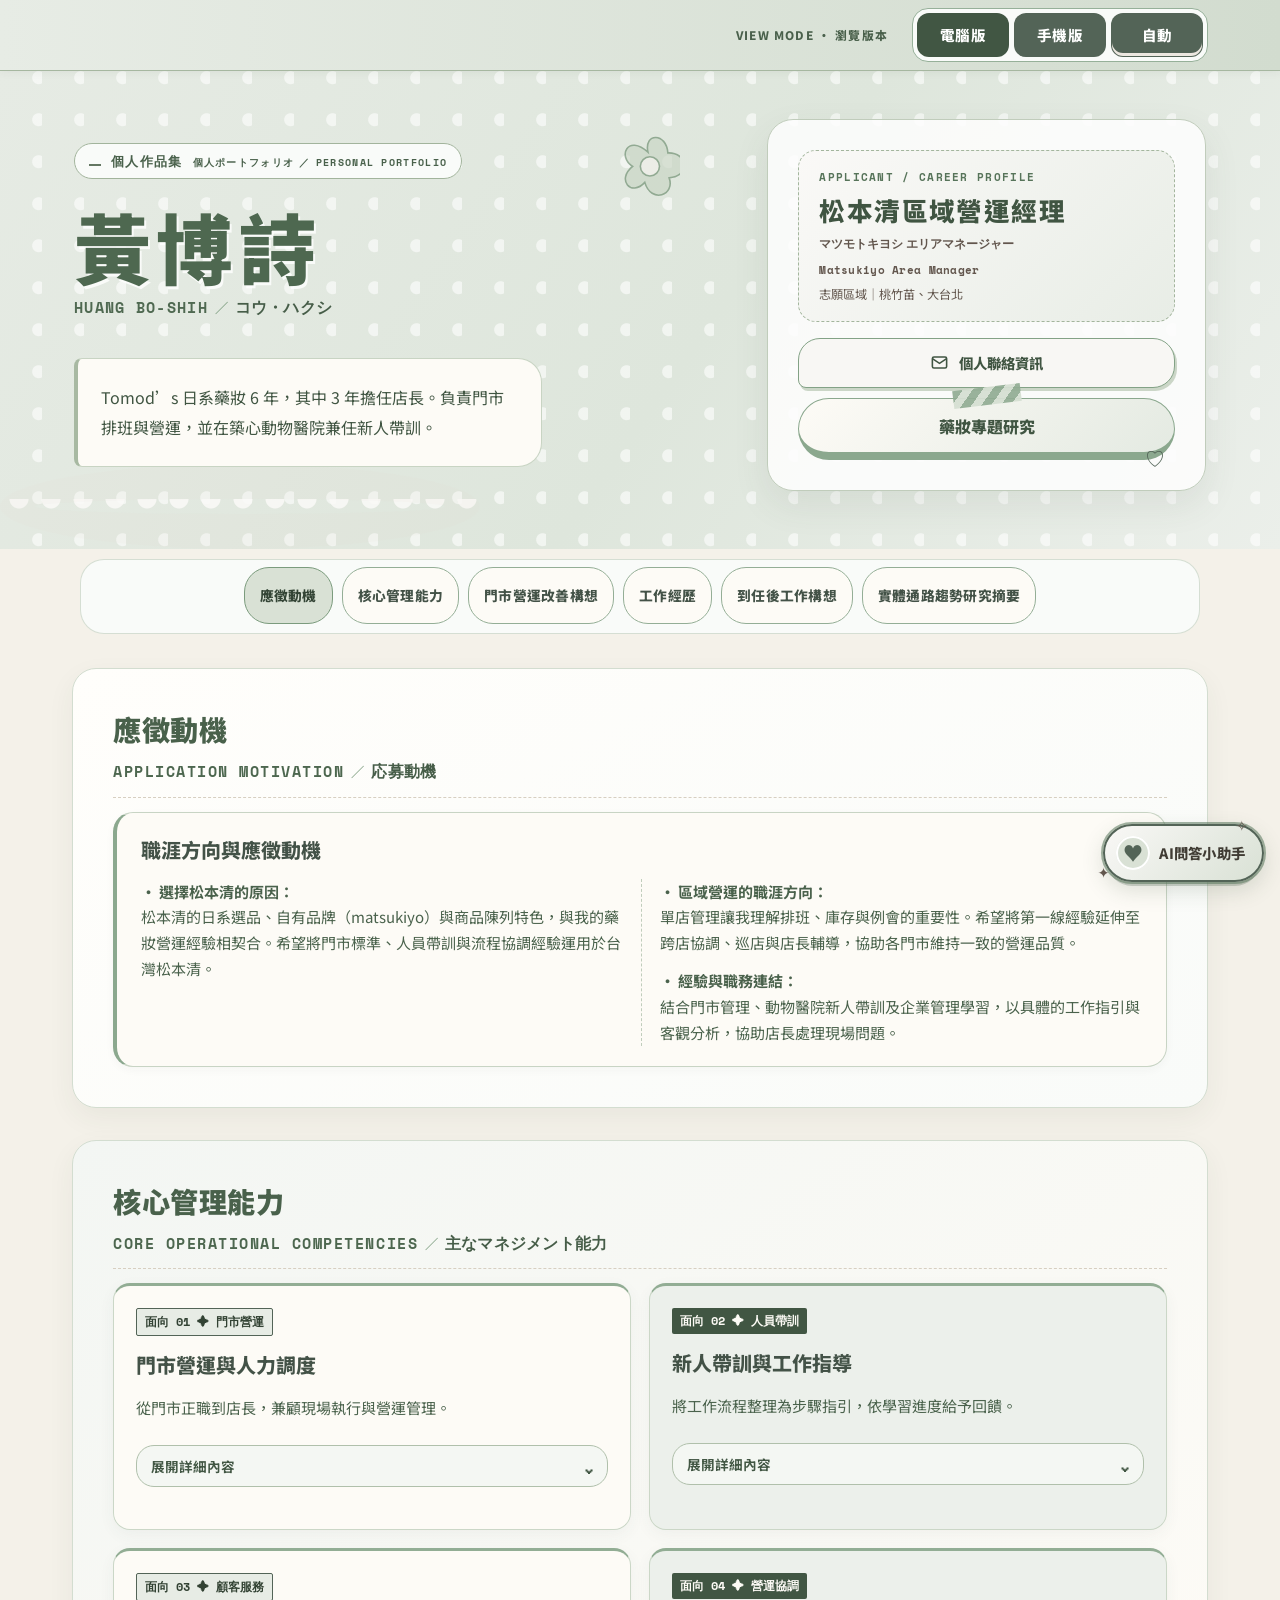
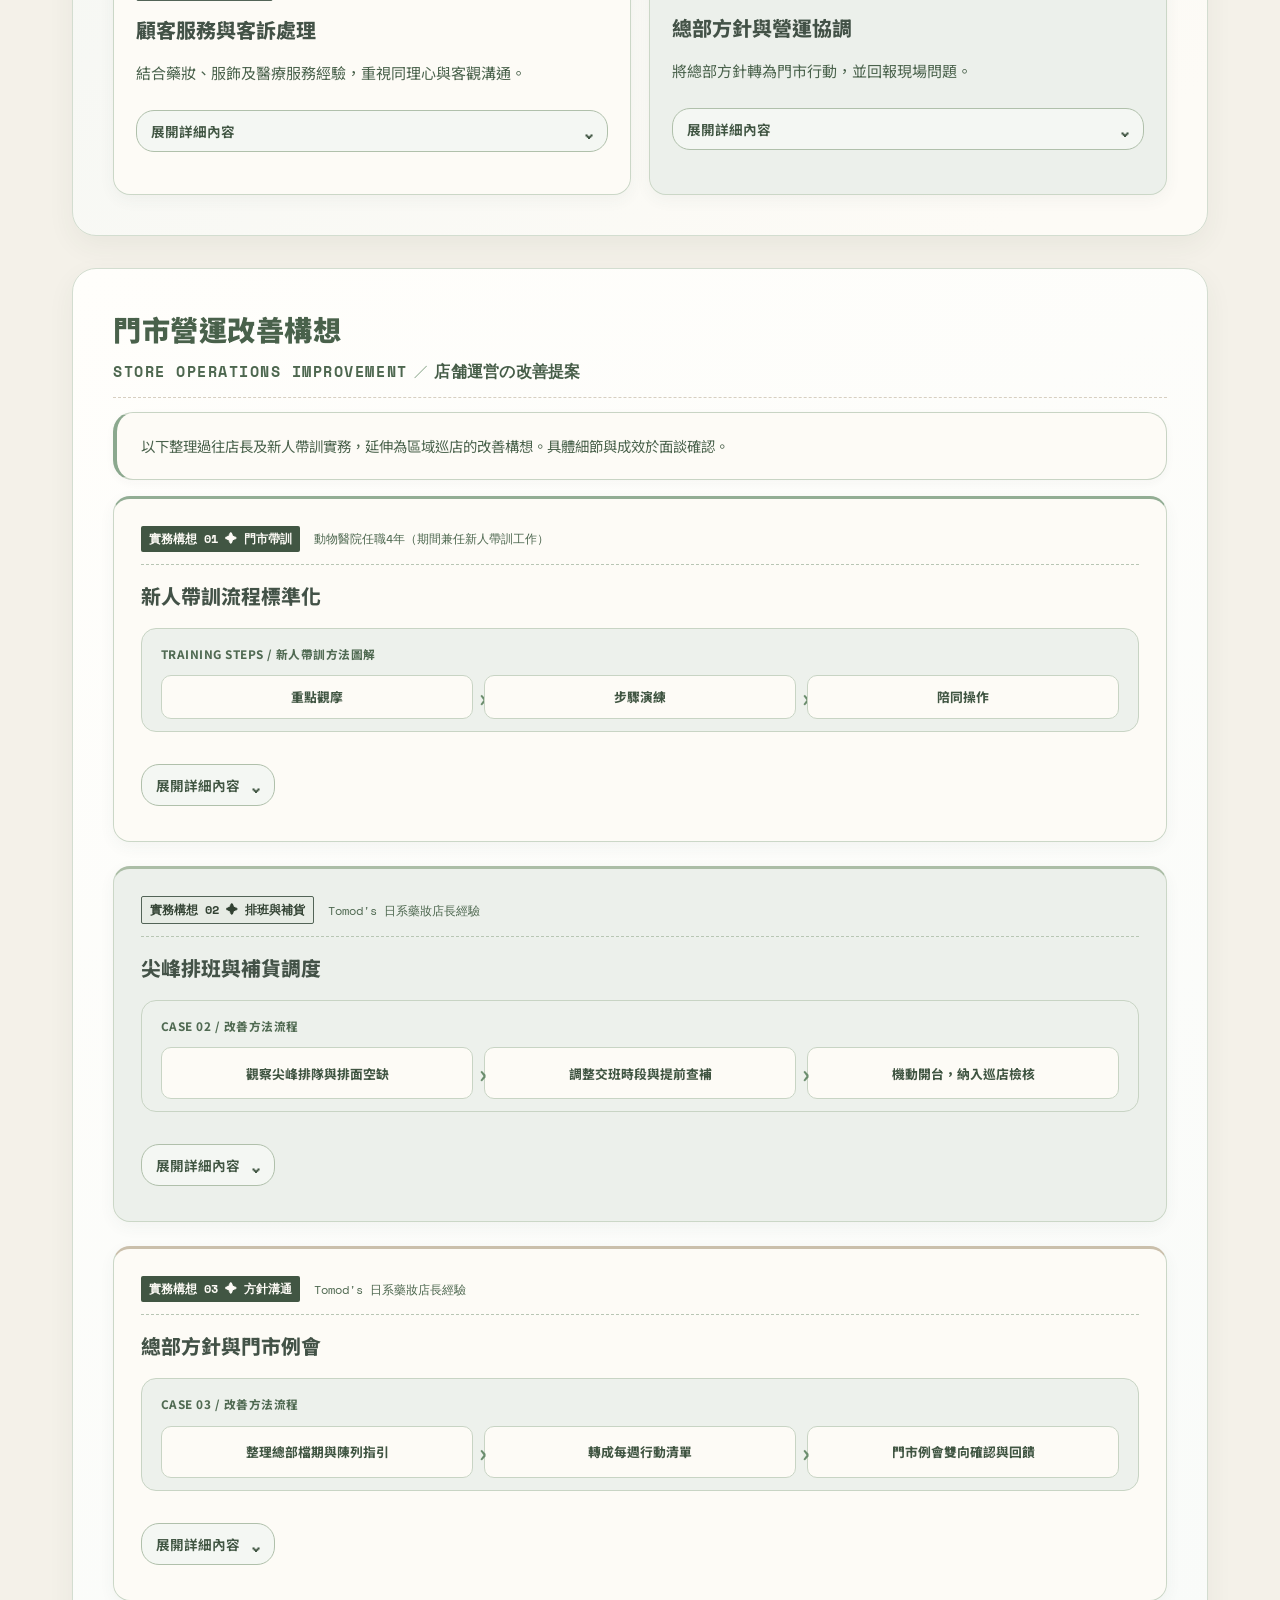
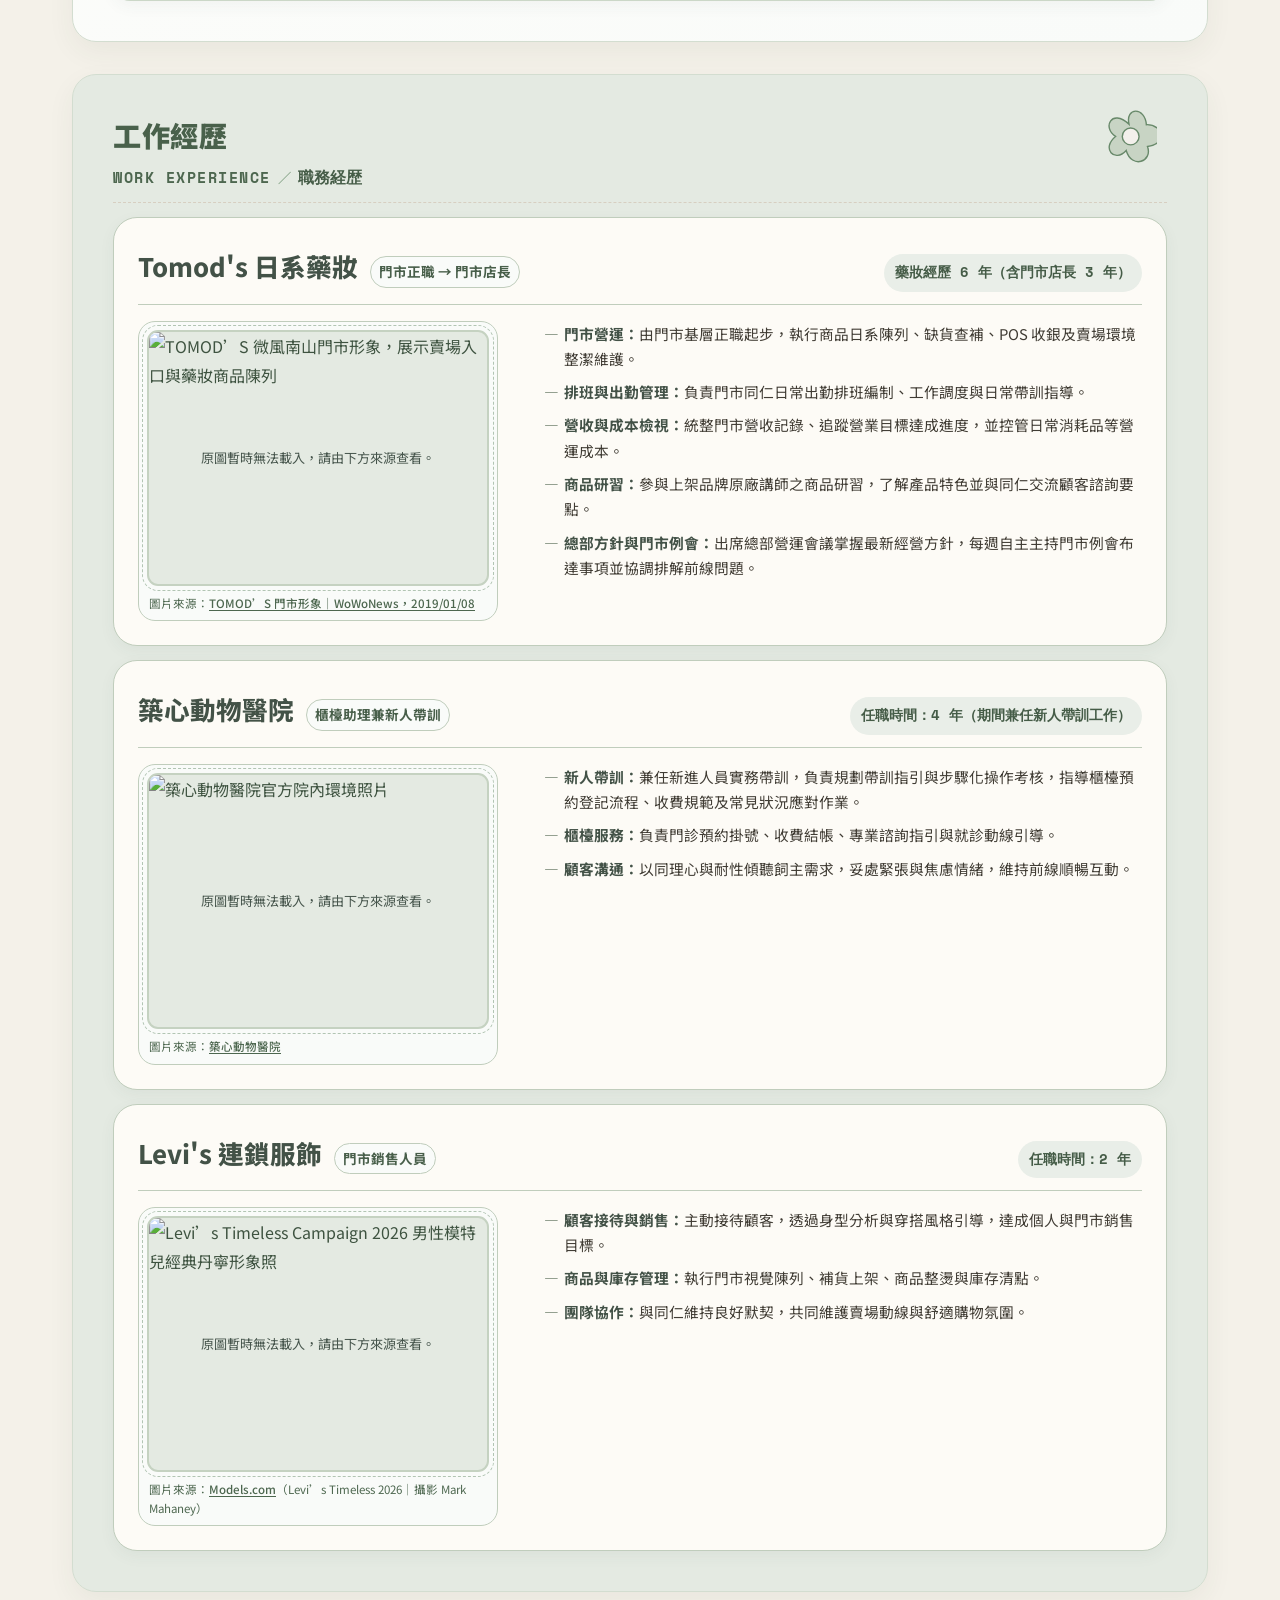
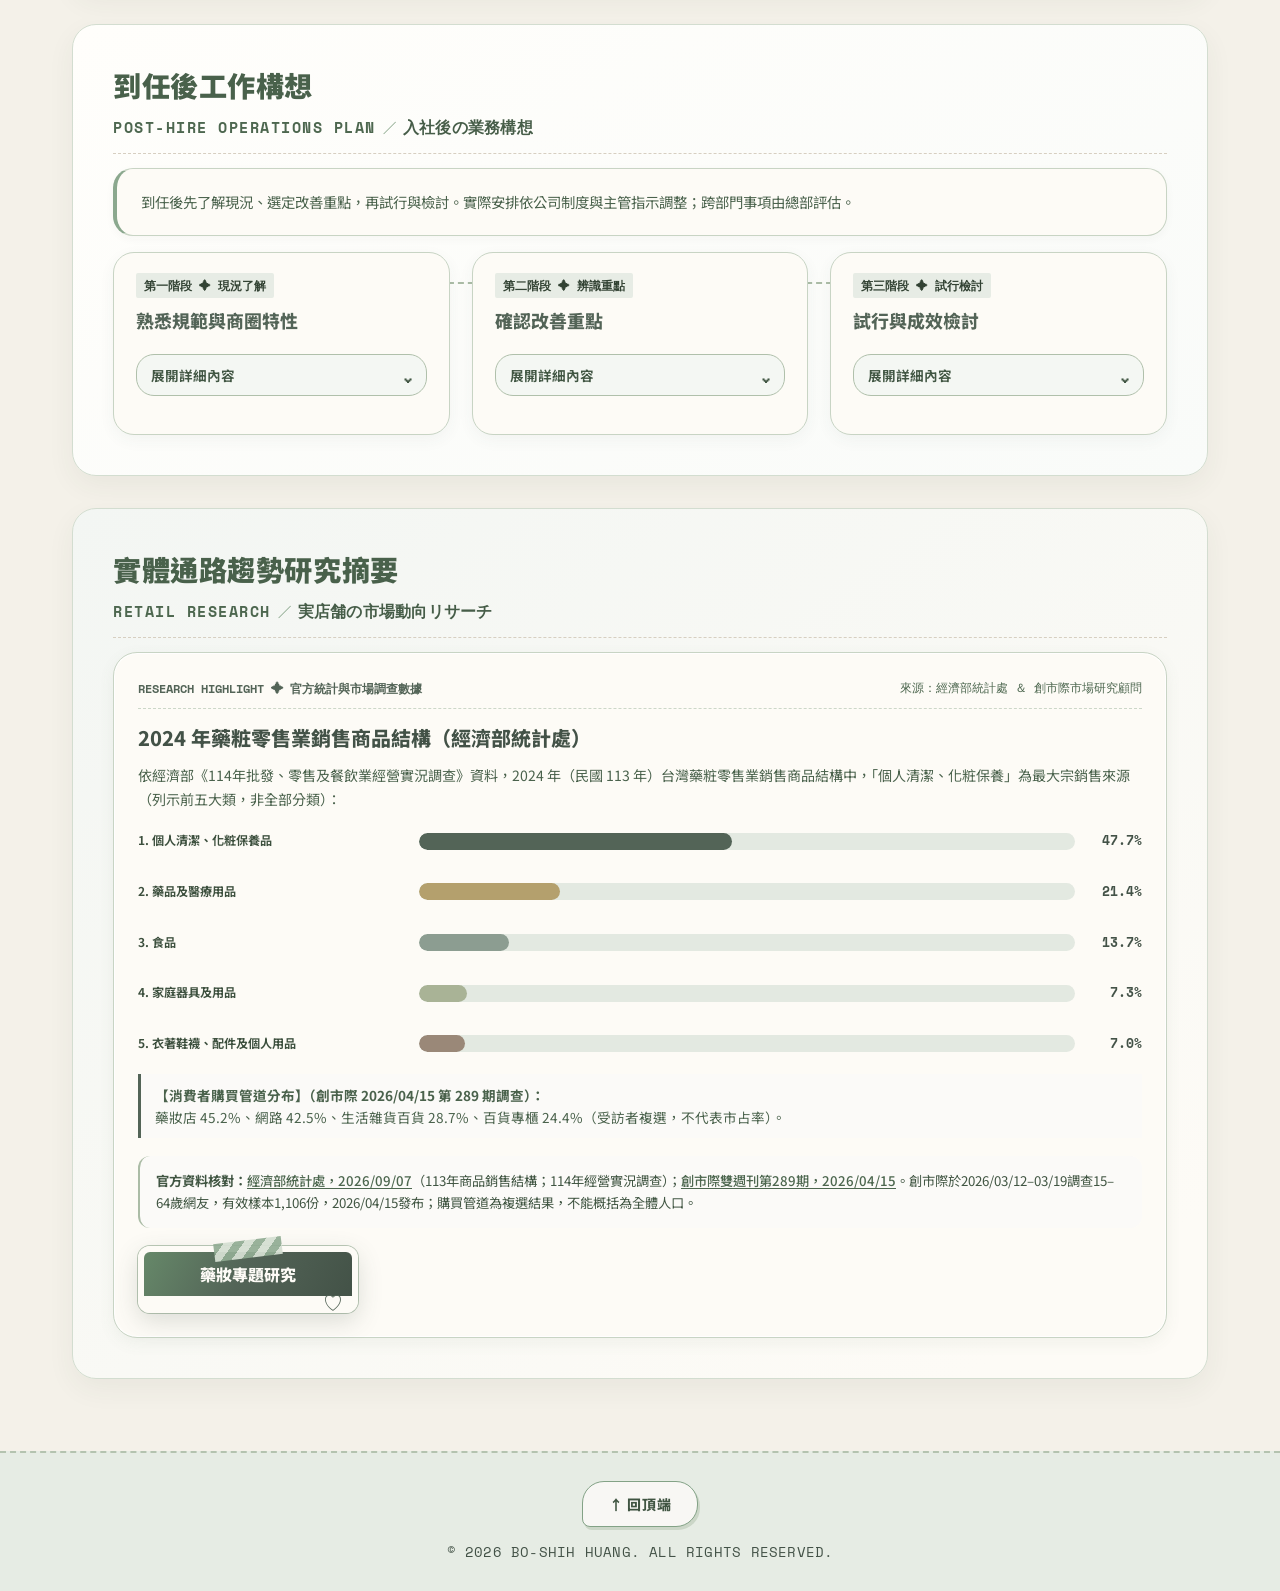
==== index.html @ 392f48fe "Unify portfolio editorial language and shorten redundant copy" ====
<!DOCTYPE html>
<html lang="zh-TW">
<head>
  <meta name="robots" content="noindex,follow">
  <meta charset="UTF-8">
  <!-- Keep the shared favicon available before device routing and large stylesheets. -->
  <link rel="icon" href="favicon.ico" type="image/x-icon">
  <meta name="viewport" content="width=device-width, initial-scale=1.0">
  <script src="assets/view-router.js"></script>
  <link rel="stylesheet" href="assets/ai-assistant.css?v=20261123-guide">
  <script src="assets/ai-assistant.js?v=20261123-guide" defer></script>

  <title>黃博詩 ｜ 個人應徵作品集 ✦ 應徵目標：台灣松本清 區域營運經理</title>
  <meta name="description" content="黃博詩個人應徵作品集，介紹台灣松本清區域營運經理應徵動機、工作經歷、營運構想與藥妝專題研究。學歷及聯絡方式請見個人及聯絡資訊頁。">

  <!-- Favicon / Theme -->
  <meta name="theme-color" content="#111111">

  <!-- Google Fonts -->
  <link rel="preconnect" href="https://fonts.googleapis.com">
  <link rel="preconnect" href="https://fonts.gstatic.com" crossorigin>
  <link href="https://fonts.googleapis.com/css2?family=Noto+Sans+TC:wght@400;500;600;700;800&family=Noto+Serif+TC:wght@600;700;900&family=Space+Mono:wght@400;700&display=swap&text=%20%21%22%23%24%25%26%27%28%29%2A%2B%2C-.%2F0123456789%3A%3B%3C%3D%3E%3F%40ABCDEFGHIJKLMNOPQRSTUVWXYZ%5B%5C%5D%5E_%60abcdefghijklmnopqrstuvwxyz%7B%7C%7D~%C2%A9%E2%80%93%E2%80%95%E2%80%99%E2%80%A2%E2%86%91%E2%86%92%E2%96%AA%E2%9C%A6%E3%80%81%E3%80%82%E3%80%8A%E3%80%8B%E3%80%8C%E3%80%8D%E3%80%90%E3%80%91%E3%82%A2%E3%82%A6%E3%82%A8%E3%82%A9%E3%82%AA%E3%82%AD%E3%82%AF%E3%82%B3%E3%82%B7%E3%82%B8%E3%83%84%E3%83%88%E3%83%8D%E3%83%8F%E3%83%95%E3%83%9D%E3%83%9E%E3%83%A2%E3%83%A3%E3%83%A8%E3%83%AA%E3%83%BB%E3%83%BC%E4%B8%80%E4%B8%89%E4%B8%8A%E4%B8%8B%E4%B8%8D%E4%B8%94%E4%B8%A6%E4%B8%AD%E4%B8%B9%E4%B8%BB%E4%B9%8B%E4%BA%86%E4%BA%88%E4%BA%8B%E4%BA%8C%E4%BA%92%E4%BA%94%E4%BA%9B%E4%BA%A4%E4%BA%BA%E4%BB%80%E4%BB%81%E4%BB%A3%E4%BB%A5%E4%BB%B6%E4%BB%BB%E4%BB%BD%E4%BC%81%E4%BC%B0%E4%BC%B4%E4%BC%B8%E4%BD%86%E4%BD%8D%E4%BD%95%E4%BD%9C%E4%BD%BF%E4%BE%86%E4%BE%8B%E4%BE%9B%E4%BE%9D%E4%BF%83%E4%BF%9D%E4%BF%A1%E5%80%8B%E5%80%BC%E5%81%87%E5%81%8F%E5%81%9A%E5%81%A5%E5%81%B6%E5%82%8D%E5%82%99%E5%82%BE%E5%83%B9%E5%84%AA%E5%85%83%E5%85%88%E5%85%92%E5%85%A5%E5%85%A7%E5%85%A8%E5%85%AC%E5%85%B1%E5%85%B6%E5%85%B7%E5%85%B8%E5%85%BC%E5%86%8A%E5%87%BA%E5%88%86%E5%88%8A%E5%88%97%E5%88%9D%E5%88%A5%E5%88%B0%E5%88%B6%E5%89%87%E5%89%8D%E5%89%B5%E5%8A%83%E5%8A%9B%E5%8A%A0%E5%8A%A9%E5%8B%95%E5%8B%99%E5%8B%A2%E5%8B%A4%E5%8B%B5%E5%8C%96%E5%8C%97%E5%8D%80%E5%8D%94%E5%8D%97%E5%8D%9A%E5%8E%9F%E5%8E%BB%E5%8F%83%E5%8F%8A%E5%8F%8B%E5%8F%8D%E5%8F%96%E5%8F%97%E5%8F%A3%E5%8F%AF%E5%8F%B0%E5%8F%B3%E5%8F%B8%E5%90%84%E5%90%88%E5%90%8C%E5%90%91%E5%90%A6%E5%90%AB%E5%93%81%E5%93%A1%E5%93%AA%E5%94%AE%E5%95%86%E5%95%8F%E5%96%84%E5%96%AE%E5%99%A8%E5%9A%B4%E5%9B%9E%E5%9C%88%E5%9C%8B%E5%9C%8D%E5%9C%96%E5%9C%98%E5%9C%A8%E5%9C%B0%E5%9D%87%E5%9E%8B%E5%9F%9F%E5%9F%B7%E5%9F%B9%E5%9F%BA%E5%A0%B4%E5%A1%8A%E5%A2%83%E5%A4%9A%E5%A4%A5%E5%A4%A7%E5%A5%8F%E5%A5%91%E5%A5%BD%E5%A6%82%E5%A6%9D%E5%A6%A5%E5%A7%94%E5%AD%98%E5%AD%B8%E5%AE%89%E5%AE%8C%E5%AE%97%E5%AE%98%E5%AE%9A%E5%AE%A2%E5%AE%A3%E5%AE%B6%E5%AE%B9%E5%AF%9F%E5%AF%A6%E5%AF%A7%E5%B0%87%E5%B0%88%E5%B0%8D%E5%B0%8E%E5%B0%96%E5%B0%B1%E5%B1%95%E5%B1%A4%E5%B1%A5%E5%B1%AC%E5%B1%B1%E5%B3%B0%E5%B7%A1%E5%B7%A5%E5%B7%A6%E5%B8%82%E5%B8%83%E5%B8%8C%E5%B8%AB%E5%B8%AD%E5%B8%B3%E5%B8%B6%E5%B8%B8%E5%B9%B3%E5%B9%B4%E5%B9%B8%E5%BA%8F%E5%BA%97%E5%BA%A6%E5%BA%AB%E5%BA%AD%E5%BB%A0%E5%BB%A3%E5%BB%B6%E5%BB%BA%E5%BC%8F%E5%BC%95%E5%BC%B5%E5%BD%88%E5%BD%A2%E5%BD%B1%E5%BE%80%E5%BE%85%E5%BE%8B%E5%BE%8C%E5%BE%97%E5%BE%9E%E5%BE%AA%E5%BE%AE%E5%BE%B5%E5%BF%83%E5%BF%97%E5%BF%99%E6%80%A7%E6%82%89%E6%83%85%E6%83%B3%E6%85%8B%E6%85%AE%E6%86%91%E6%87%89%E6%87%B7%E6%88%90%E6%88%91%E6%88%96%E6%88%BF%E6%89%80%E6%89%8B%E6%89%AE%E6%89%B9%E6%8A%80%E6%8A%95%E6%8B%86%E6%8B%AC%E6%8C%81%E6%8C%87%E6%8C%89%E6%8C%91%E6%8D%B2%E6%8E%8C%E6%8E%92%E6%8E%9B%E6%8E%A1%E6%8E%A5%E6%8E%A7%E6%8E%A8%E6%8F%90%E6%8F%9B%E6%8F%A1%E6%8F%B4%E6%90%8D%E6%90%AD%E6%91%98%E6%91%A9%E6%91%B8%E6%93%87%E6%93%8D%E6%93%94%E6%93%9A%E6%93%AC%E6%94%9D%E6%94%AF%E6%94%B6%E6%94%B9%E6%94%BF%E6%95%88%E6%95%B4%E6%95%B8%E6%96%99%E6%96%B0%E6%96%B9%E6%96%BC%E6%97%A2%E6%97%A5%E6%97%A9%E6%98%8E%E6%98%93%E6%98%A0%E6%98%AF%E6%99%82%E6%99%9A%E6%99%B0%E6%9A%A2%E6%9A%AB%E6%9B%B4%E6%9C%80%E6%9C%83%E6%9C%88%E6%9C%89%E6%9C%8D%E6%9C%9B%E6%9C%9F%E6%9C%AA%E6%9C%AC%E6%9D%BE%E6%9E%90%E6%9E%9C%E6%9E%B6%E6%9F%A5%E6%A0%B8%E6%A0%B9%E6%A0%BC%E6%A1%83%E6%A2%9D%E6%A2%B3%E6%A5%AD%E6%A6%82%E6%A7%8B%E6%A8%91%E6%A8%99%E6%A8%A1%E6%A8%A3%E6%A9%8B%E6%A9%9F%E6%AA%94%E6%AA%A2%E6%AB%83%E6%AC%8A%E6%AC%A1%E6%AD%A3%E6%AD%A5%E6%AD%B2%E6%AD%B7%E6%AE%B5%E6%AF%8F%E6%AF%94%E6%B0%91%E6%B0%9B%E6%B1%82%E6%B1%BA%E6%B3%81%E6%B3%95%E6%B4%BB%E6%B4%BE%E6%B5%81%E6%B6%88%E6%B6%89%E6%B7%B1%E6%B8%85%E6%BA%90%E6%BA%96%E6%BA%9D%E6%BB%BF%E6%BC%94%E6%BC%B8%E6%BD%94%E6%BD%9B%E6%BD%A4%E6%BD%AE%E6%BF%9F%E7%81%A3%E7%82%BA%E7%84%A1%E7%84%A6%E7%84%B6%E7%85%A7%E7%86%9F%E7%86%B1%E7%87%99%E7%87%9F%E7%89%87%E7%89%88%E7%89%8C%E7%89%A9%E7%89%B9%E7%8B%80%E7%8D%A8%E7%8F%AD%E7%8F%BE%E7%90%86%E7%92%B0%E7%93%B6%E7%94%9F%E7%94%A2%E7%94%A8%E7%94%B1%E7%94%B7%E7%95%99%E7%95%B6%E7%96%87%E7%96%8A%E7%96%91%E7%97%9B%E7%99%82%E7%99%BB%E7%99%BC%E7%99%BE%E7%9A%84%E7%9B%8A%E7%9B%A4%E7%9B%AE%E7%9B%B4%E7%9C%8B%E7%9D%A3%E7%A0%94%E7%A2%8C%E7%A2%BA%E7%A4%BA%E7%A7%91%E7%A8%8B%E7%A9%A9%E7%A9%B6%E7%A9%BA%E7%A9%BF%E7%AB%8B%E7%AB%A0%E7%AB%AF%E7%AB%B9%E7%AC%AC%E7%AD%89%E7%AD%94%E7%AD%96%E7%AE%97%E7%AE%A1%E7%AF%80%E7%AF%84%E7%AF%89%E7%B0%A1%E7%B0%BD%E7%B2%A7%E7%B3%BB%E7%B4%84%E7%B4%A2%E7%B4%B0%E7%B5%90%E7%B5%A1%E7%B5%A6%E7%B5%B1%E7%B6%93%E7%B6%AD%E7%B6%B2%E7%B7%8A%E7%B7%92%E7%B7%9A%E7%B7%A8%E7%B7%B4%E7%B8%BD%E7%B9%81%E7%BA%8C%E7%BC%BA%E7%BD%AE%E7%BE%8E%E7%BE%A4%E7%BF%92%E8%80%83%E8%80%85%E8%80%8C%E8%80%90%E8%80%97%E8%81%86%E8%81%9A%E8%81%AF%E8%81%B7%E8%81%BD%E8%82%B2%E8%83%BD%E8%86%9A%E8%87%AA%E8%87%B3%E8%87%B4%E8%88%87%E8%88%92%E8%89%AF%E8%89%B2%E8%8B%97%E8%8B%A5%E8%90%AC%E8%90%BD%E8%91%97%E8%93%8B%E8%97%89%E8%97%A5%E8%99%95%E8%99%9F%E8%A1%8C%E8%A1%A3%E8%A1%A8%E8%A3%9C%E8%A4%87%E8%A5%AA%E8%A6%81%E8%A6%86%E8%A6%8B%E8%A6%8F%E8%A6%96%E8%A6%BA%E8%A6%BD%E8%A7%80%E8%A7%92%E8%A7%A3%E8%A8%88%E8%A8%8A%E8%A8%8E%E8%A8%93%E8%A8%98%E8%A8%AA%E8%A8%B4%E8%A8%BA%E8%A9%95%E8%A9%A2%E8%A9%A6%E8%A9%A9%E8%A9%B2%E8%AA%8D%E8%AA%AA%E8%AA%BF%E8%AB%87%E8%AB%8B%E8%AB%96%E8%AB%AE%E8%AB%B3%E8%AC%9B%E8%AC%B9%E8%AD%98%E8%AD%AF%E8%AD%B0%E8%AD%B7%E8%AE%80%E8%AE%8A%E8%AE%93%E8%B1%A1%E8%B2%A0%E8%B2%A8%E8%B2%AC%E8%B2%B7%E8%B2%BB%E8%B3%87%E8%B3%A3%E8%B3%AA%E8%B3%B4%E8%B3%BC%E8%B5%B0%E8%B5%B7%E8%B6%A8%E8%B6%B3%E8%B7%A8%E8%B7%AF%E8%B7%B3%E8%B9%A4%E8%BA%AB%E8%BC%83%E8%BC%89%E8%BC%94%E8%BD%89%E8%BE%A8%E8%BF%BD%E9%80%80%E9%80%81%E9%80%8F%E9%80%90%E9%80%9A%E9%80%A0%E9%80%A3%E9%80%B1%E9%80%B2%E9%81%87%E9%81%8B%E9%81%8E%E9%81%93%E9%81%94%E9%81%A9%E9%81%AD%E9%81%B8%E9%83%A8%E9%85%8D%E9%86%AB%E9%87%8D%E9%87%8F%E9%87%90%E9%87%9D%E9%8A%80%E9%8A%B7%E9%8C%84%E9%8D%B5%E9%8E%96%E9%95%B7%E9%96%80%E9%96%8B%E9%96%93%E9%97%9C%E9%99%A2%E9%99%AA%E9%99%B3%E9%9A%8A%E9%9A%8E%E9%9A%9B%E9%9B%86%E9%9B%99%E9%9B%9C%E9%9B%A3%E9%9B%B6%E9%9C%80%E9%9D%9E%E9%9D%A2%E9%9E%8B%E9%9F%BF%E9%A0%82%E9%A0%85%E9%A0%86%E9%A0%90%E9%A0%B8%E9%A1%8C%E9%A1%98%E9%A1%9E%E9%A1%A7%E9%A2%A8%E9%A3%9F%E9%A3%B2%E9%A3%BC%E9%A3%BD%E9%A3%BE%E9%A4%8A%E9%A4%90%E9%A5%8B%E9%A9%97%E9%A9%9F%E9%AB%94%E9%AB%98%E9%AE%AE%E9%BA%BC%E9%BB%83%E9%BB%98%E9%BB%9E%E9%BC%93%E9%BD%8A%EF%BC%86%EF%BC%88%EF%BC%89%EF%BC%8B%EF%BC%8C%EF%BC%8F%EF%BC%9A%EF%BC%9B%EF%BC%9F%EF%BD%9C%EF%BD%9E%E7%9B%B8%E5%9B%A0%E6%B6%AF%E5%86%8D%E6%8E%AA%E6%96%BD%E6%93%B4%E5%8D%A0%E7%8E%87%E5%A0%B1%E6%AA%AF" rel="stylesheet" media="print" onload="this.media='all'">
  <noscript>
  <link href="https://fonts.googleapis.com/css2?family=Noto+Sans+TC:wght@400;500;600;700;800&family=Noto+Serif+TC:wght@600;700;900&family=Space+Mono:wght@400;700&display=swap&text=%20%21%22%23%24%25%26%27%28%29%2A%2B%2C-.%2F0123456789%3A%3B%3C%3D%3E%3F%40ABCDEFGHIJKLMNOPQRSTUVWXYZ%5B%5C%5D%5E_%60abcdefghijklmnopqrstuvwxyz%7B%7C%7D~%C2%A9%E2%80%93%E2%80%95%E2%80%99%E2%80%A2%E2%86%91%E2%86%92%E2%96%AA%E2%9C%A6%E3%80%81%E3%80%82%E3%80%8A%E3%80%8B%E3%80%8C%E3%80%8D%E3%80%90%E3%80%91%E3%82%A2%E3%82%A6%E3%82%A8%E3%82%A9%E3%82%AA%E3%82%AD%E3%82%AF%E3%82%B3%E3%82%B7%E3%82%B8%E3%83%84%E3%83%88%E3%83%8D%E3%83%8F%E3%83%95%E3%83%9D%E3%83%9E%E3%83%A2%E3%83%A3%E3%83%A8%E3%83%AA%E3%83%BB%E3%83%BC%E4%B8%80%E4%B8%89%E4%B8%8A%E4%B8%8B%E4%B8%8D%E4%B8%94%E4%B8%A6%E4%B8%AD%E4%B8%B9%E4%B8%BB%E4%B9%8B%E4%BA%86%E4%BA%88%E4%BA%8B%E4%BA%8C%E4%BA%92%E4%BA%94%E4%BA%9B%E4%BA%A4%E4%BA%BA%E4%BB%80%E4%BB%81%E4%BB%A3%E4%BB%A5%E4%BB%B6%E4%BB%BB%E4%BB%BD%E4%BC%81%E4%BC%B0%E4%BC%B4%E4%BC%B8%E4%BD%86%E4%BD%8D%E4%BD%95%E4%BD%9C%E4%BD%BF%E4%BE%86%E4%BE%8B%E4%BE%9B%E4%BE%9D%E4%BF%83%E4%BF%9D%E4%BF%A1%E5%80%8B%E5%80%BC%E5%81%87%E5%81%8F%E5%81%9A%E5%81%A5%E5%81%B6%E5%82%8D%E5%82%99%E5%82%BE%E5%83%B9%E5%84%AA%E5%85%83%E5%85%88%E5%85%92%E5%85%A5%E5%85%A7%E5%85%A8%E5%85%AC%E5%85%B1%E5%85%B6%E5%85%B7%E5%85%B8%E5%85%BC%E5%86%8A%E5%87%BA%E5%88%86%E5%88%8A%E5%88%97%E5%88%9D%E5%88%A5%E5%88%B0%E5%88%B6%E5%89%87%E5%89%8D%E5%89%B5%E5%8A%83%E5%8A%9B%E5%8A%A0%E5%8A%A9%E5%8B%95%E5%8B%99%E5%8B%A2%E5%8B%A4%E5%8B%B5%E5%8C%96%E5%8C%97%E5%8D%80%E5%8D%94%E5%8D%97%E5%8D%9A%E5%8E%9F%E5%8E%BB%E5%8F%83%E5%8F%8A%E5%8F%8B%E5%8F%8D%E5%8F%96%E5%8F%97%E5%8F%A3%E5%8F%AF%E5%8F%B0%E5%8F%B3%E5%8F%B8%E5%90%84%E5%90%88%E5%90%8C%E5%90%91%E5%90%A6%E5%90%AB%E5%93%81%E5%93%A1%E5%93%AA%E5%94%AE%E5%95%86%E5%95%8F%E5%96%84%E5%96%AE%E5%99%A8%E5%9A%B4%E5%9B%9E%E5%9C%88%E5%9C%8B%E5%9C%8D%E5%9C%96%E5%9C%98%E5%9C%A8%E5%9C%B0%E5%9D%87%E5%9E%8B%E5%9F%9F%E5%9F%B7%E5%9F%B9%E5%9F%BA%E5%A0%B4%E5%A1%8A%E5%A2%83%E5%A4%9A%E5%A4%A5%E5%A4%A7%E5%A5%8F%E5%A5%91%E5%A5%BD%E5%A6%82%E5%A6%9D%E5%A6%A5%E5%A7%94%E5%AD%98%E5%AD%B8%E5%AE%89%E5%AE%8C%E5%AE%97%E5%AE%98%E5%AE%9A%E5%AE%A2%E5%AE%A3%E5%AE%B6%E5%AE%B9%E5%AF%9F%E5%AF%A6%E5%AF%A7%E5%B0%87%E5%B0%88%E5%B0%8D%E5%B0%8E%E5%B0%96%E5%B0%B1%E5%B1%95%E5%B1%A4%E5%B1%A5%E5%B1%AC%E5%B1%B1%E5%B3%B0%E5%B7%A1%E5%B7%A5%E5%B7%A6%E5%B8%82%E5%B8%83%E5%B8%8C%E5%B8%AB%E5%B8%AD%E5%B8%B3%E5%B8%B6%E5%B8%B8%E5%B9%B3%E5%B9%B4%E5%B9%B8%E5%BA%8F%E5%BA%97%E5%BA%A6%E5%BA%AB%E5%BA%AD%E5%BB%A0%E5%BB%A3%E5%BB%B6%E5%BB%BA%E5%BC%8F%E5%BC%95%E5%BC%B5%E5%BD%88%E5%BD%A2%E5%BD%B1%E5%BE%80%E5%BE%85%E5%BE%8B%E5%BE%8C%E5%BE%97%E5%BE%9E%E5%BE%AA%E5%BE%AE%E5%BE%B5%E5%BF%83%E5%BF%97%E5%BF%99%E6%80%A7%E6%82%89%E6%83%85%E6%83%B3%E6%85%8B%E6%85%AE%E6%86%91%E6%87%89%E6%87%B7%E6%88%90%E6%88%91%E6%88%96%E6%88%BF%E6%89%80%E6%89%8B%E6%89%AE%E6%89%B9%E6%8A%80%E6%8A%95%E6%8B%86%E6%8B%AC%E6%8C%81%E6%8C%87%E6%8C%89%E6%8C%91%E6%8D%B2%E6%8E%8C%E6%8E%92%E6%8E%9B%E6%8E%A1%E6%8E%A5%E6%8E%A7%E6%8E%A8%E6%8F%90%E6%8F%9B%E6%8F%A1%E6%8F%B4%E6%90%8D%E6%90%AD%E6%91%98%E6%91%A9%E6%91%B8%E6%93%87%E6%93%8D%E6%93%94%E6%93%9A%E6%93%AC%E6%94%9D%E6%94%AF%E6%94%B6%E6%94%B9%E6%94%BF%E6%95%88%E6%95%B4%E6%95%B8%E6%96%99%E6%96%B0%E6%96%B9%E6%96%BC%E6%97%A2%E6%97%A5%E6%97%A9%E6%98%8E%E6%98%93%E6%98%A0%E6%98%AF%E6%99%82%E6%99%9A%E6%99%B0%E6%9A%A2%E6%9A%AB%E6%9B%B4%E6%9C%80%E6%9C%83%E6%9C%88%E6%9C%89%E6%9C%8D%E6%9C%9B%E6%9C%9F%E6%9C%AA%E6%9C%AC%E6%9D%BE%E6%9E%90%E6%9E%9C%E6%9E%B6%E6%9F%A5%E6%A0%B8%E6%A0%B9%E6%A0%BC%E6%A1%83%E6%A2%9D%E6%A2%B3%E6%A5%AD%E6%A6%82%E6%A7%8B%E6%A8%91%E6%A8%99%E6%A8%A1%E6%A8%A3%E6%A9%8B%E6%A9%9F%E6%AA%94%E6%AA%A2%E6%AB%83%E6%AC%8A%E6%AC%A1%E6%AD%A3%E6%AD%A5%E6%AD%B2%E6%AD%B7%E6%AE%B5%E6%AF%8F%E6%AF%94%E6%B0%91%E6%B0%9B%E6%B1%82%E6%B1%BA%E6%B3%81%E6%B3%95%E6%B4%BB%E6%B4%BE%E6%B5%81%E6%B6%88%E6%B6%89%E6%B7%B1%E6%B8%85%E6%BA%90%E6%BA%96%E6%BA%9D%E6%BB%BF%E6%BC%94%E6%BC%B8%E6%BD%94%E6%BD%9B%E6%BD%A4%E6%BD%AE%E6%BF%9F%E7%81%A3%E7%82%BA%E7%84%A1%E7%84%A6%E7%84%B6%E7%85%A7%E7%86%9F%E7%86%B1%E7%87%99%E7%87%9F%E7%89%87%E7%89%88%E7%89%8C%E7%89%A9%E7%89%B9%E7%8B%80%E7%8D%A8%E7%8F%AD%E7%8F%BE%E7%90%86%E7%92%B0%E7%93%B6%E7%94%9F%E7%94%A2%E7%94%A8%E7%94%B1%E7%94%B7%E7%95%99%E7%95%B6%E7%96%87%E7%96%8A%E7%96%91%E7%97%9B%E7%99%82%E7%99%BB%E7%99%BC%E7%99%BE%E7%9A%84%E7%9B%8A%E7%9B%A4%E7%9B%AE%E7%9B%B4%E7%9C%8B%E7%9D%A3%E7%A0%94%E7%A2%8C%E7%A2%BA%E7%A4%BA%E7%A7%91%E7%A8%8B%E7%A9%A9%E7%A9%B6%E7%A9%BA%E7%A9%BF%E7%AB%8B%E7%AB%A0%E7%AB%AF%E7%AB%B9%E7%AC%AC%E7%AD%89%E7%AD%94%E7%AD%96%E7%AE%97%E7%AE%A1%E7%AF%80%E7%AF%84%E7%AF%89%E7%B0%A1%E7%B0%BD%E7%B2%A7%E7%B3%BB%E7%B4%84%E7%B4%A2%E7%B4%B0%E7%B5%90%E7%B5%A1%E7%B5%A6%E7%B5%B1%E7%B6%93%E7%B6%AD%E7%B6%B2%E7%B7%8A%E7%B7%92%E7%B7%9A%E7%B7%A8%E7%B7%B4%E7%B8%BD%E7%B9%81%E7%BA%8C%E7%BC%BA%E7%BD%AE%E7%BE%8E%E7%BE%A4%E7%BF%92%E8%80%83%E8%80%85%E8%80%8C%E8%80%90%E8%80%97%E8%81%86%E8%81%9A%E8%81%AF%E8%81%B7%E8%81%BD%E8%82%B2%E8%83%BD%E8%86%9A%E8%87%AA%E8%87%B3%E8%87%B4%E8%88%87%E8%88%92%E8%89%AF%E8%89%B2%E8%8B%97%E8%8B%A5%E8%90%AC%E8%90%BD%E8%91%97%E8%93%8B%E8%97%89%E8%97%A5%E8%99%95%E8%99%9F%E8%A1%8C%E8%A1%A3%E8%A1%A8%E8%A3%9C%E8%A4%87%E8%A5%AA%E8%A6%81%E8%A6%86%E8%A6%8B%E8%A6%8F%E8%A6%96%E8%A6%BA%E8%A6%BD%E8%A7%80%E8%A7%92%E8%A7%A3%E8%A8%88%E8%A8%8A%E8%A8%8E%E8%A8%93%E8%A8%98%E8%A8%AA%E8%A8%B4%E8%A8%BA%E8%A9%95%E8%A9%A2%E8%A9%A6%E8%A9%A9%E8%A9%B2%E8%AA%8D%E8%AA%AA%E8%AA%BF%E8%AB%87%E8%AB%8B%E8%AB%96%E8%AB%AE%E8%AB%B3%E8%AC%9B%E8%AC%B9%E8%AD%98%E8%AD%AF%E8%AD%B0%E8%AD%B7%E8%AE%80%E8%AE%8A%E8%AE%93%E8%B1%A1%E8%B2%A0%E8%B2%A8%E8%B2%AC%E8%B2%B7%E8%B2%BB%E8%B3%87%E8%B3%A3%E8%B3%AA%E8%B3%B4%E8%B3%BC%E8%B5%B0%E8%B5%B7%E8%B6%A8%E8%B6%B3%E8%B7%A8%E8%B7%AF%E8%B7%B3%E8%B9%A4%E8%BA%AB%E8%BC%83%E8%BC%89%E8%BC%94%E8%BD%89%E8%BE%A8%E8%BF%BD%E9%80%80%E9%80%81%E9%80%8F%E9%80%90%E9%80%9A%E9%80%A0%E9%80%A3%E9%80%B1%E9%80%B2%E9%81%87%E9%81%8B%E9%81%8E%E9%81%93%E9%81%94%E9%81%A9%E9%81%AD%E9%81%B8%E9%83%A8%E9%85%8D%E9%86%AB%E9%87%8D%E9%87%8F%E9%87%90%E9%87%9D%E9%8A%80%E9%8A%B7%E9%8C%84%E9%8D%B5%E9%8E%96%E9%95%B7%E9%96%80%E9%96%8B%E9%96%93%E9%97%9C%E9%99%A2%E9%99%AA%E9%99%B3%E9%9A%8A%E9%9A%8E%E9%9A%9B%E9%9B%86%E9%9B%99%E9%9B%9C%E9%9B%A3%E9%9B%B6%E9%9C%80%E9%9D%9E%E9%9D%A2%E9%9E%8B%E9%9F%BF%E9%A0%82%E9%A0%85%E9%A0%86%E9%A0%90%E9%A0%B8%E9%A1%8C%E9%A1%98%E9%A1%9E%E9%A1%A7%E9%A2%A8%E9%A3%9F%E9%A3%B2%E9%A3%BC%E9%A3%BD%E9%A3%BE%E9%A4%8A%E9%A4%90%E9%A5%8B%E9%A9%97%E9%A9%9F%E9%AB%94%E9%AB%98%E9%AE%AE%E9%BA%BC%E9%BB%83%E9%BB%98%E9%BB%9E%E9%BC%93%E9%BD%8A%EF%BC%86%EF%BC%88%EF%BC%89%EF%BC%8B%EF%BC%8C%EF%BC%8F%EF%BC%9A%EF%BC%9B%EF%BC%9F%EF%BD%9C%EF%BD%9E%E7%9B%B8%E5%9B%A0%E6%B6%AF%E5%86%8D%E6%8E%AA%E6%96%BD%E6%93%B4%E5%8D%A0%E7%8E%87%E5%A0%B1%E6%AA%AF" rel="stylesheet">
  </noscript>

  <style>
    /* ==========================================================================
       DESIGN SYSTEM: 日系雜誌風格 (JAPANESE EDITORIAL STYLE)
       ========================================================================== */
    :root {
      /* Signature Palette */
      --mk-navy: #1c221e;
      --mk-navy-dark: #111513;
      --mk-navy-light: #2d3731;
      --mk-navy-soft: #404e46;
      --mk-yellow: #dfd8cc;
      --mk-yellow-light: #f9f8f5;
      --mk-yellow-warm: #e5e0d6;
      --mk-red: #4d674f;
      --mk-red-soft: #f1f4f0;

      /* Editorial Neutrals */
      --paper-bg: #f4f1e9;
      --paper-card: #FFFFFF;
      --paper-subtle: #f0ede7;
      --ink-primary: #1C1C1E;
      --ink-secondary: #433e36;
      --ink-muted: #776d5f;
      --hairline: #dfd7cb;
      --hairline-dark: #1c221e;

      /* Typography Stacks */
      --font-serif: 'Noto Serif TC', "Yu Mincho", "Songti TC", serif;
      --font-sans: 'Noto Sans TC', -apple-system, BlinkMacSystemFont, "Segoe UI", Roboto, sans-serif;
      --font-mono: 'Space Mono', "SFMono-Regular", Consolas, monospace;

      /* Radius & Shadows */
      --radius-sm: 4px;
      --radius-md: 8px;
      --shadow-card: 3px 3px 0 var(--mk-navy);
      --shadow-card-lg: 5px 5px 0 var(--mk-navy);
    }

    * {
      box-sizing: border-box;
      margin: 0;
      padding: 0;
    }

    html {
      scroll-behavior: smooth;
    }

    body {
      background-color: var(--paper-bg);
      color: var(--ink-primary);
      font-family: var(--font-sans);
      font-size: 16px;
      line-height: 1.75;
      text-align: left;
      -webkit-font-smoothing: antialiased;
      -moz-osx-font-smoothing: grayscale;
      overflow-x: hidden;
    }

    /* 錨點跳轉位移，避免被固定導覽列遮蔽 */
    section[id] {
      scroll-margin-top: 80px;
    }

    /* Container System (寬度約 1140px，保持舒適留白) */
    .container {
      max-width: 1140px;
      margin: 0 auto;
      padding: 0 24px;
    }

    /* ==========================================================================
       TOP BAR & TICKER
       ========================================================================== */
    .mag-top-ticker {
      background-color: var(--mk-navy);
      color: #FFFFFF;
      font-family: var(--font-mono);
      font-size: 0.78rem;
      letter-spacing: 0.06em;
      padding: 8px 0;
      border-bottom: 2px solid var(--mk-yellow);
    }

    .ticker-inner {
      display: flex;
      justify-content: space-between;
      align-items: center;
      flex-wrap: wrap;
      gap: 10px;
    }

    .ticker-pill {
      background: var(--mk-yellow);
      color: var(--mk-navy-dark);
      font-weight: 800;
      padding: 2px 8px;
      border-radius: 2px;
      font-size: 0.72rem;
      margin-right: 6px;
    }

    .top-switch-link {
      color: var(--mk-yellow);
      text-decoration: none;
      font-weight: 700;
      display: inline-flex;
      align-items: center;
      gap: 4px;
      padding: 2px 8px;
      border: 1px solid var(--mk-yellow);
      border-radius: 2px;
      transition: background 0.2s ease, color 0.2s ease;
    }

    .top-switch-link:hover {
      background: var(--mk-yellow);
      color: var(--mk-navy);
    }

    /* ==========================================================================
       MAGAZINE MASTHEAD & HERO
       ========================================================================== */
    header.mag-header {
      background-color: #FFFFFF;
      border-bottom: 1px solid var(--hairline);
      padding: 36px 0 32px 0;
    }

    .masthead-meta-row {
      display: flex;
      justify-content: space-between;
      align-items: center;
      flex-wrap: wrap;
      gap: 12px;
      margin-bottom: 22px;
      padding-bottom: 14px;
      border-bottom: 2px solid var(--mk-navy);
    }

    .portfolio-badge {
      display: inline-flex;
      align-items: center;
      gap: 8px;
      background: var(--mk-yellow);
      color: var(--mk-navy);
      border: 1.5px solid var(--mk-navy);
      padding: 4px 12px;
      font-family: var(--font-mono);
      font-size: 0.82rem;
      font-weight: 800;
      box-shadow: 2px 2px 0 var(--mk-navy);
      letter-spacing: 0.04em;
    }

    .target-role-badge {
      font-family: var(--font-mono);
      font-size: 0.85rem;
      color: var(--ink-secondary);
      text-align: right;
    }

    .target-role-badge strong {
      color: var(--mk-navy);
      font-weight: 800;
    }

    /* Hero Grid */
    .mag-hero-grid {
      display: grid;
      grid-template-columns: 1fr 340px;
      gap: 36px;
      align-items: center;
    }

    .hero-primary-info {
      display: flex;
      flex-direction: column;
      gap: 12px;
    }

    .applicant-label {
      font-family: var(--font-mono);
      font-size: 0.78rem;
      font-weight: 700;
      color: var(--mk-red);
      letter-spacing: 0.1em;
      text-transform: uppercase;
      display: inline-flex;
      align-items: center;
      gap: 6px;
    }

    .applicant-label::before {
      content: "";
      width: 12px;
      height: 2px;
      background: var(--mk-red);
    }

    .hero-name-row {
      display: flex;
      align-items: baseline;
      gap: 14px;
      flex-wrap: wrap;
    }

    .candidate-name {
      font-family: var(--font-serif);
      font-size: 3rem;
      font-weight: 900;
      color: var(--mk-navy);
      line-height: 1.1;
      letter-spacing: 0.05em;
      position: relative;
    }

    .candidate-name::after {
      content: "";
      position: absolute;
      left: 0;
      bottom: 4px;
      width: 100%;
      height: 8px;
      background: var(--mk-yellow);
      z-index: -1;
      opacity: 0.7;
    }

    .candidate-en-name {
      font-family: var(--font-mono);
      font-size: 1.05rem;
      color: var(--mk-navy-soft);
      font-weight: 700;
      letter-spacing: 0.06em;
    }

    .hero-position-highlight {
      display: inline-flex;
      align-items: center;
      gap: 8px;
      background: var(--mk-navy);
      color: #FFFFFF;
      padding: 6px 14px;
      border-radius: var(--radius-sm);
      font-size: 0.94rem;
      font-weight: 700;
      margin-top: 4px;
      align-self: flex-start;
      flex-wrap: wrap;
    }

    .hero-position-highlight span.sub {
      color: var(--mk-yellow);
      font-family: var(--font-mono);
      font-size: 0.82rem;
    }

    .hero-professional-intro {
      font-size: 1.02rem;
      color: var(--ink-secondary);
      line-height: 1.8;
      margin-top: 4px;
      text-align: left;
    }

    .hero-professional-intro strong {
      color: var(--mk-navy);
      background: linear-gradient(transparent 65%, var(--mk-yellow-light) 65%);
      padding: 0 2px;
    }

    /* Current Education Banner inside Hero */
    .hero-edu-pill {
      background: #fdfcfc;
      border: 1.5px solid var(--mk-yellow);
      border-left: 4px solid var(--mk-navy);
      padding: 8px 14px;
      border-radius: var(--radius-sm);
      display: flex;
      align-items: center;
      gap: 10px;
      flex-wrap: wrap;
      margin-top: 2px;
    }

    .hero-edu-pill .tag {
      background: var(--mk-navy);
      color: var(--mk-yellow);
      font-family: var(--font-mono);
      font-size: 0.72rem;
      font-weight: 800;
      padding: 2px 6px;
      border-radius: 2px;
    }

    .hero-edu-pill .text {
      font-size: 0.88rem;
      color: var(--mk-navy);
      font-weight: 700;
    }

    /* 3 Confirmed Key Highlights */
    .hero-key-pillars {
      display: grid;
      grid-template-columns: repeat(3, 1fr);
      gap: 12px;
      margin-top: 8px;
    }

    .key-pillar-card {
      background: var(--paper-bg);
      border: 1.5px solid var(--hairline);
      border-radius: var(--radius-sm);
      padding: 12px 14px;
      border-top: 3px solid var(--mk-navy);
    }

    .pillar-num {
      font-family: var(--font-mono);
      font-size: 0.72rem;
      font-weight: 800;
      color: var(--mk-red);
      display: block;
      margin-bottom: 2px;
    }

    .pillar-title {
      font-size: 0.92rem;
      font-weight: 700;
      color: var(--mk-navy);
      margin-bottom: 4px;
      line-height: 1.35;
    }

    .pillar-desc {
      font-size: 0.82rem;
      color: var(--ink-secondary);
      line-height: 1.55;
    }

    /* Hero Right Card */
    .hero-action-card {
      background: #FFFFFF;
      border: 2px solid var(--mk-navy);
      border-radius: var(--radius-sm);
      padding: 22px;
      box-shadow: var(--shadow-card-lg);
      display: flex;
      flex-direction: column;
      gap: 16px;
    }

    .hero-photo-row {
      display: flex;
      align-items: center;
      gap: 16px;
    }

    .hero-photo-frame {
      width: 90px;
      height: 108px;
      border: 2px solid var(--mk-navy);
      border-radius: var(--radius-sm);
      overflow: hidden;
      box-shadow: 2px 2px 0 var(--mk-yellow);
      flex-shrink: 0;
      background: #FFFFFF;
    }

    .hero-photo-frame img {
      width: 100%;
      height: 100%;
      object-fit: cover;
      object-position: center top;
      display: block;
    }

    .hero-dossier-mini {
      display: flex;
      flex-direction: column;
      gap: 3px;
    }

    .dossier-meta-item {
      font-size: 0.82rem;
      color: var(--ink-secondary);
      line-height: 1.4;
    }

    .dossier-meta-item strong {
      color: var(--mk-navy);
    }

    /* CTA Buttons */
    .hero-cta-group {
      display: flex;
      flex-direction: column;
      gap: 10px;
    }

    .mag-btn {
      display: inline-flex;
      align-items: center;
      justify-content: center;
      gap: 8px;
      min-height: 44px;
      padding: 10px 18px;
      font-family: var(--font-sans);
      font-size: 0.92rem;
      font-weight: 700;
      text-decoration: none;
      border-radius: var(--radius-sm);
      cursor: pointer;
      transition: transform 0.15s ease, box-shadow 0.15s ease, background-color 0.15s ease;
      text-align: center;
    }

    .mag-btn-primary {
      background-color: var(--mk-yellow);
      color: var(--mk-navy);
      border: 2px solid var(--mk-navy);
      box-shadow: 3px 3px 0 var(--mk-navy);
    }

    .mag-btn-primary:hover {
      transform: translate(-1px, -1px);
      box-shadow: 4px 4px 0 var(--mk-navy);
      background-color: var(--mk-yellow-warm);
    }

    .mag-btn-secondary {
      background-color: #FFFFFF;
      color: var(--mk-navy);
      border: 1.5px solid var(--mk-navy);
      box-shadow: 2px 2px 0 var(--mk-navy);
    }

    .mag-btn-secondary:hover {
      background-color: var(--paper-subtle);
    }

    .mag-btn-outline {
      background-color: transparent;
      color: var(--ink-secondary);
      border: 1.5px dashed var(--hairline-dark);
      font-size: 0.86rem;
    }

    .mag-btn-outline:hover {
      background-color: #FFFFFF;
      color: var(--mk-navy);
      border-style: solid;
    }

    /* ==========================================================================
       STICKY SUB-NAVIGATION
       ========================================================================== */
    .mag-subnav-strip {
      background: rgba(255, 255, 255, 0.96);
      border-top: 1px solid var(--hairline);
      border-bottom: 2px solid var(--mk-navy);
      padding: 10px 0;
      position: sticky;
      top: 0;
      z-index: 100;
      backdrop-filter: blur(8px);
    }

    .subnav-items {
      display: flex;
      align-items: center;
      justify-content: space-between;
      flex-wrap: wrap;
      gap: 10px;
    }

    .subnav-links {
      display: flex;
      flex-wrap: wrap;
      gap: 6px 8px;
      list-style: none;
      align-items: center;
    }

    .nav-btn-mk {
      background: var(--paper-bg);
      color: var(--mk-navy);
      padding: 6px 12px;
      min-height: 38px;
      border-radius: var(--radius-sm);
      border: 1.5px solid var(--mk-navy);
      font-size: 0.82rem;
      font-weight: 700;
      display: inline-flex;
      align-items: center;
      gap: 6px;
      box-shadow: 2px 2px 0 var(--mk-navy);
      text-decoration: none;
      transition: all 0.15s ease;
      white-space: nowrap;
    }

    .nav-btn-mk:hover {
      transform: translate(-1px, -1px);
      box-shadow: 3px 3px 0 var(--mk-navy);
      background: var(--mk-yellow);
    }

    .nav-btn-mk span.num {
      color: var(--mk-red);
      font-weight: 800;
      font-family: var(--font-mono);
      font-size: 0.76rem;
    }

    .nav-btn-mk.btn-accent {
      background: var(--mk-navy);
      color: var(--mk-yellow);
    }

    .nav-btn-mk.btn-accent span.num {
      color: #FFFFFF;
    }

    .subnav-status-badge {
      display: inline-flex;
      align-items: center;
      gap: 8px;
      font-size: 0.78rem;
      font-weight: 700;
      color: var(--mk-navy);
      background: var(--paper-subtle);
      padding: 4px 12px;
      border-radius: 30px;
      border: 1px solid var(--hairline);
      white-space: nowrap;
    }

    /* ==========================================================================
       SECTION EDITORIAL HEADERS & LAYOUT
       ========================================================================== */
    .section-editorial-header {
      display: flex;
      align-items: baseline;
      justify-content: space-between;
      margin-bottom: 22px;
      padding-bottom: 10px;
      border-bottom: 2px solid var(--mk-navy);
      position: relative;
    }

    .sec-title-wrap {
      display: flex;
      align-items: baseline;
      gap: 12px;
      flex-wrap: wrap;
    }

    .sec-number {
      font-family: var(--font-mono);
      font-size: 1.1rem;
      font-weight: 800;
      color: var(--mk-red);
    }

    .sec-title-main {
      font-family: var(--font-serif);
      font-size: 1.6rem;
      font-weight: 900;
      color: var(--mk-navy);
      letter-spacing: 0.04em;
    }

    .sec-title-sub {
      font-family: var(--font-mono);
      font-size: 0.8rem;
      color: var(--ink-muted);
      letter-spacing: 0.08em;
      text-transform: uppercase;
      font-weight: 700;
    }

    main.mag-main {
      padding: 40px 0 70px 0;
    }

    .section-block {
      margin-bottom: 56px;
    }

    /* ==========================================================================
       CARDS 2x2 GRID (STRICT 2 COLUMNS ON DESKTOP, NO 3+1 ORPHAN)
       ========================================================================== */
    .grid-2x2 {
      display: grid;
      grid-template-columns: repeat(2, 1fr);
      gap: 20px;
    }

    .editorial-card {
      background: #FFFFFF;
      border: 1.5px solid var(--mk-navy);
      border-radius: var(--radius-sm);
      padding: 24px;
      box-shadow: var(--shadow-card);
      display: flex;
      flex-direction: column;
      justify-content: flex-start;
      gap: 12px;
    }

    /* Tag styles */
    .card-top-tag {
      font-family: var(--font-mono);
      font-size: 0.74rem;
      font-weight: 800;
      display: inline-flex;
      align-items: center;
      gap: 6px;
      padding: 2px 8px;
      border-radius: 2px;
      align-self: flex-start;
    }

    .tag-navy {
      background: var(--mk-navy);
      color: var(--mk-yellow);
    }

    .tag-yellow {
      background: var(--mk-yellow);
      color: var(--mk-navy);
      border: 1px solid var(--mk-navy);
    }

    .tag-red {
      background: var(--mk-red-soft);
      color: var(--mk-red);
      border: 1px solid var(--mk-red);
    }

    .card-heading {
      font-family: var(--font-serif);
      font-size: 1.25rem;
      font-weight: 800;
      color: var(--mk-navy);
      line-height: 1.4;
    }

    .card-body-text {
      font-size: 0.94rem;
      color: var(--ink-secondary);
      line-height: 1.75;
      text-align: left;
    }

    /* Task bullet list */
    .task-bullet-list {
      list-style: none;
      display: flex;
      flex-direction: column;
      gap: 6px;
      background: var(--paper-bg);
      padding: 12px 14px;
      border-radius: var(--radius-sm);
      border: 1px solid var(--hairline);
      margin-top: 4px;
    }

    .task-bullet-list li {
      font-size: 0.86rem;
      color: var(--ink-secondary);
      line-height: 1.55;
      display: flex;
      align-items: baseline;
      gap: 6px;
    }

    .task-bullet-list li::before {
      content: "▪";
      color: var(--mk-navy);
      font-weight: bold;
    }

    /* ==========================================================================
       SECTION: STAR CASES (VERTICAL WIDE LAYOUT, NOT NARROW)
       ========================================================================== */
    .case-stack {
      display: flex;
      flex-direction: column;
      gap: 24px;
    }

    .wide-star-case {
      background: #FFFFFF;
      border: 2px solid var(--mk-navy);
      border-radius: var(--radius-sm);
      padding: 26px 28px;
      box-shadow: var(--shadow-card);
    }

    .case-header-row {
      display: flex;
      justify-content: space-between;
      align-items: center;
      flex-wrap: wrap;
      gap: 8px;
      margin-bottom: 12px;
      border-bottom: 1px dashed var(--hairline);
      padding-bottom: 8px;
    }

    .star-fields-grid {
      display: grid;
      grid-template-columns: repeat(2, 1fr);
      gap: 14px;
      margin-top: 14px;
    }

    .star-field-box {
      background: var(--paper-bg);
      border: 1px solid var(--hairline);
      border-radius: var(--radius-sm);
      padding: 14px 16px;
    }

    .star-field-box.full-width {
      grid-column: 1 / -1;
    }

    .star-field-label {
      font-family: var(--font-mono);
      font-size: 0.76rem;
      font-weight: 800;
      margin-bottom: 4px;
      display: block;
    }

    .lbl-situation { color: #64563e; }
    .lbl-role { color: var(--mk-navy-soft); }
    .lbl-action { color: #495a43; }
    .lbl-result { color: var(--mk-navy); }
    .lbl-reflection { color: #43524a; }

    /* ==========================================================================
       SECTION: CAREER TIMELINE & EDUCATION
       ========================================================================== */
    .timeline-stack {
      display: flex;
      flex-direction: column;
      gap: 20px;
    }

    .career-entry-card {
      background: #FFFFFF;
      border: 1.5px solid var(--mk-navy);
      border-radius: var(--radius-sm);
      padding: 24px;
      box-shadow: var(--shadow-card);
    }

    .career-entry-card.featured-store {
      border: 2px solid var(--mk-navy);
      border-left: 6px solid var(--mk-yellow);
    }

    .career-title-bar {
      display: flex;
      justify-content: space-between;
      align-items: baseline;
      flex-wrap: wrap;
      gap: 8px;
      margin-bottom: 10px;
      border-bottom: 1px solid var(--hairline);
      padding-bottom: 8px;
    }

    .company-title {
      font-family: var(--font-serif);
      font-size: 1.3rem;
      font-weight: 800;
      color: var(--mk-navy);
    }

    .tenure-text {
      font-family: var(--font-mono);
      font-size: 0.85rem;
      font-weight: 700;
      color: var(--mk-red);
    }

    .career-role-badge {
      font-size: 0.85rem;
      font-weight: 700;
      color: var(--mk-navy);
      background: var(--paper-subtle);
      padding: 2px 8px;
      border-radius: var(--radius-sm);
      border: 1px solid var(--hairline);
      display: inline-block;
      margin-left: 8px;
    }

    .duty-bullet-list {
      list-style: none;
      display: flex;
      flex-direction: column;
      gap: 8px;
      margin-top: 12px;
    }

    .duty-bullet-list li {
      font-size: 0.92rem;
      color: var(--ink-secondary);
      line-height: 1.7;
      position: relative;
      padding-left: 20px;
      text-align: left;
    }

    .duty-bullet-list li::before {
      content: "―";
      position: absolute;
      left: 0;
      color: var(--mk-red);
      font-weight: bold;
    }

    /* Education Block Dedicated */
    .edu-dedicated-card {
      background: #FFFFFF;
      border: 2px solid var(--mk-navy);
      border-radius: var(--radius-sm);
      padding: 28px;
      box-shadow: var(--shadow-card);
      border-left: 6px solid var(--mk-navy);
    }

    .edu-school-name {
      font-family: var(--font-serif);
      font-size: 1.5rem;
      font-weight: 900;
      color: var(--mk-navy);
      display: flex;
      align-items: center;
      gap: 12px;
      flex-wrap: wrap;
    }

    .edu-status-badge {
      font-family: var(--font-mono);
      font-size: 0.8rem;
      font-weight: 800;
      background: var(--mk-yellow);
      color: var(--mk-navy);
      border: 1px solid var(--mk-navy);
      padding: 3px 10px;
      border-radius: 2px;
    }

    .edu-dates {
      font-family: var(--font-mono);
      font-size: 0.95rem;
      font-weight: 700;
      color: var(--mk-red);
      margin: 8px 0 12px 0;
    }

    /* ==========================================================================
       SECTION: POST-HIRE WORK PROPOSAL (3 STAGES)
       ========================================================================== */
    .proposal-stages-grid {
      display: grid;
      grid-template-columns: repeat(3, 1fr);
      gap: 16px;
      margin-top: 14px;
    }

    .stage-card {
      background: var(--paper-bg);
      border: 1.5px solid var(--mk-navy);
      border-radius: var(--radius-sm);
      padding: 18px;
      display: flex;
      flex-direction: column;
      gap: 10px;
    }

    .stage-badge {
      font-family: var(--font-mono);
      font-size: 0.72rem;
      font-weight: 800;
      background: var(--mk-navy);
      color: var(--mk-yellow);
      padding: 2px 8px;
      border-radius: 2px;
      align-self: flex-start;
    }

    .stage-title {
      font-family: var(--font-serif);
      font-size: 1.12rem;
      font-weight: 800;
      color: var(--mk-navy);
      line-height: 1.35;
    }

    .stage-content {
      font-size: 0.88rem;
      color: var(--ink-secondary);
      line-height: 1.65;
    }

    .stage-meta-box {
      margin-top: auto;
      padding-top: 8px;
      border-top: 1px dashed var(--hairline);
      font-size: 0.8rem;
      color: var(--ink-muted);
      line-height: 1.5;
    }

    /* ==========================================================================
       SECTION: RESEARCH SUMMARY & REAL DATA CHART
       ========================================================================== */
    .research-summary-panel {
      background: #FFFFFF;
      border: 2px solid var(--mk-navy);
      border-radius: var(--radius-sm);
      padding: 28px;
      box-shadow: var(--shadow-card-lg);
    }

    .data-bars-container {
      display: flex;
      flex-direction: column;
      gap: 12px;
      margin: 18px 0;
    }

    .data-bar-row {
      display: flex;
      flex-direction: column;
      gap: 4px;
    }

    .data-bar-meta {
      display: flex;
      justify-content: space-between;
      font-size: 0.88rem;
      font-weight: 700;
      color: var(--mk-navy);
    }

    .data-bar-track {
      height: 14px;
      background: var(--paper-bg);
      border: 1px solid var(--mk-navy);
      border-radius: 2px;
      overflow: hidden;
    }

    .data-bar-fill {
      height: 100%;
      background: var(--mk-yellow);
    }

    .data-bar-fill.fill-pharma { background: var(--mk-navy); }
    .data-bar-fill.fill-food { background: var(--mk-red); }
    .data-bar-fill.fill-home { background: #404e46; }
    .data-bar-fill.fill-apparel { background: #64563e; }

    /* ==========================================================================
       SECTION: CONTACT & RESUME
       ========================================================================== */
    .contact-action-panel {
      background: #FFFFFF;
      border: 2px solid var(--mk-navy);
      border-radius: var(--radius-sm);
      padding: 32px;
      box-shadow: var(--shadow-card-lg);
    }

    .contact-grid {
      display: grid;
      grid-template-columns: repeat(2, 1fr);
      gap: 20px;
      margin-top: 18px;
    }

    .contact-card-item {
      background: var(--paper-bg);
      border: 1.5px solid var(--mk-navy);
      border-radius: var(--radius-sm);
      padding: 18px 20px;
      display: flex;
      flex-direction: column;
      gap: 10px;
    }

    /* Footer */
    footer.mag-footer {
      background: #FFFFFF;
      border-top: 2px solid var(--mk-navy);
      padding: 28px 0;
      font-family: var(--font-mono);
      font-size: 0.8rem;
      color: var(--ink-muted);
    }

    .footer-inner {
      display: flex;
      justify-content: space-between;
      align-items: center;
      flex-wrap: wrap;
      gap: 12px;
    }

    /* ==========================================================================
       RESPONSIVE RULES (360px, 390px, 768px, 1024px)
       ========================================================================== */
    @media (max-width: 960px) {
      .mag-hero-grid,
      .grid-2x2,
      .star-fields-grid,
      .proposal-stages-grid,
      .contact-grid,
      .hero-key-pillars {
        grid-template-columns: 1fr;
      }
    }

    @media (max-width: 640px) {
      .container {
        padding: 0 16px;
      }
      .candidate-name {
        font-size: 2.2rem;
      }
      .candidate-en-name {
        display: block;
        font-size: 0.95rem;
      }
      .hero-name-row {
        flex-direction: column;
        align-items: flex-start;
        gap: 4px;
      }
      .ticker-inner {
        flex-direction: column;
        align-items: flex-start;
        gap: 6px;
      }
      .masthead-meta-row {
        flex-direction: column;
        align-items: flex-start;
        gap: 8px;
      }
      .target-role-badge {
        text-align: left;
      }
      .subnav-items {
        overflow-x: auto;
        flex-wrap: nowrap;
        justify-content: flex-start;
        padding-bottom: 4px;
      }
      .subnav-links {
        flex-wrap: nowrap;
      }
      .subnav-status-badge {
        display: none;
      }
      .wide-star-case {
        padding: 18px 16px;
      }
      .edu-school-name {
        font-size: 1.3rem;
      }
    }

    /* ==========================================================================
       PRINT STYLES
       ========================================================================== */
    @media print {
      body {
        background: #FFFFFF !important;
        color: #000000 !important;
        font-size: 11pt;
      }
      .mag-top-ticker,
      .mag-subnav-strip,
      .hero-cta-group,
      .top-switch-link,
      .mag-btn {
        display: none !important;
      }
      .editorial-card,
      .wide-star-case,
      .career-entry-card,
      .edu-dedicated-card,
      .research-summary-panel,
      .contact-action-panel {
        box-shadow: none !important;
        border: 1px solid #333 !important;
        page-break-inside: avoid;
        margin-bottom: 14px;
      }
    }
  
    /* A4 簡歷檔案按鈕：只作用於下載與列印連結 */
    .doc-file-btn {
      display: flex;
      justify-content: flex-start;
      align-items: center;
      gap: 13px;
      min-width: 0;
      width: 100%;
      padding: 13px 15px;
      min-height: 82px;
      text-align: left;
      border: 1.5px solid #99b29b;
      border-radius: 4px;
      box-shadow: 3px 3px 0 #cad6c6;
      color: #415643;
      transition: transform .18s ease, box-shadow .18s ease, background-color .18s ease;
    }
    .doc-file-btn--pdf { background: #c8d4c4; }
    .doc-file-btn--html { background: #FFFBFC; }
    .doc-file-btn__icon {
      flex: none;
      display: flex;
      align-items: center;
      justify-content: center;
      width: 45px;
      height: 45px;
      background: rgba(255,255,255,.48);
      border: 1px solid rgba(65,86,67,.3);
      border-radius: 3px;
    }
    .doc-file-btn--html .doc-file-btn__icon { background: #ebf0ea; }
    .doc-file-btn__copy { display: flex; flex: 1; flex-direction: column; align-items: flex-start; min-width: 0; }
    .doc-file-btn__eyebrow { font-size: .65rem; font-weight: 900; line-height: 1.4; letter-spacing: .1em; color: #5d7b5f; }
    .doc-file-btn__label { font-size: 1.05rem; font-weight: 900; line-height: 1.45; letter-spacing: .04em; color: #415643; }
    .doc-file-btn__caption { font-size: .73rem; font-weight: 600; line-height: 1.45; color: #516c54; }
    .doc-file-btn__arrow { flex: none; font-size: 1.15rem; color: #4c654e; }
    .doc-file-btn:is(:hover,:focus-visible) { transform: translate(-2px,-2px); box-shadow: 5px 5px 0 #a9baa4; }
    .doc-file-btn--pdf:is(:hover,:focus-visible) { background: #d6dfd3; }
    .doc-file-btn--html:is(:hover,:focus-visible) { background: #eef2ed; }
    .doc-file-btn:focus-visible { outline: 3px solid #638366; outline-offset: 4px; }
    @media (prefers-reduced-motion: reduce) { .doc-file-btn { transition: none; } }

  </style>
  <link rel="canonical" href="https://mystiqueduncan-beep.github.io/-/">
  <meta property="og:type" content="website">
  <meta property="og:locale" content="zh_TW">
  <meta property="og:url" content="https://mystiqueduncan-beep.github.io/-/">
  <meta property="og:title" content="黃博詩 ｜ 個人應徵作品集 ✦ 應徵目標：台灣松本清 區域營運經理">
  <meta property="og:description" content="黃博詩個人應徵作品集，介紹台灣松本清區域營運經理應徵動機、工作經歷、營運構想與藥妝專題研究。學歷及聯絡方式請見個人及聯絡資訊頁。">
<meta property="og:image:alt" content="黃博詩">
  <meta name="twitter:card" content="summary">
  <link rel="stylesheet" href="assets/site.css">
  <link rel="stylesheet" href="assets/trend-marquee.css">
  <script src="assets/trend-marquee.js?v=20261119-chapter-lock" defer></script>
  <link rel="stylesheet" href="assets/mk-inspired.css">
  <link rel="stylesheet" href="assets/accessibility-overrides.css">
  <script src="assets/mk-inspired.js" defer></script>
  <script src="assets/page-transitions.js?v=20261125-editorial" defer></script>
  <link rel="stylesheet" href="assets/career-images.css">
  <script src="assets/career-images.js" defer></script>
  <link rel="stylesheet" href="assets/retro-editorial.css">
  <link rel="stylesheet" href="assets/pastel-details.css?v=20261118-heading2">

  <link rel="stylesheet" href="assets/view-mode-switch.css">
  <link rel="stylesheet" href="assets/desktop-compact.css">
  <script src="assets/view-mode-switch.js" defer></script>

  <link rel="stylesheet" href="assets/research-cta.css">
  <link rel="stylesheet" href="assets/home-action-buttons.css">
  <script src="assets/research-cta.js" defer></script>
  <link rel="stylesheet" href="assets/print-layout.css" media="print">
<style id="japanese-section-heading-style">
/* Consistent editorial trilingual section headings: visual labels, not content edits */
.sec-title-jp {
  font-family: "Noto Sans JP","Hiragino Kaku Gothic ProN","Yu Gothic","Noto Sans TC",sans-serif;
  font-size: .78rem; font-weight: 600; color: var(--mk-navy-soft);
  letter-spacing: .03em; line-height: 1.45; overflow-wrap: anywhere;
}
.sec-title-jp::before { content: "／"; color: var(--mk-red); margin-right: .2em; }
.sec-title-wrap { min-width: 0; }
@media(max-width:640px) { .sec-title-jp { font-size: .7rem; } .sec-title-sub { overflow-wrap:anywhere; max-width:100%; } }
</style>
  <link rel="stylesheet" href="assets/bilingual-pastel-chapters.css">
<link rel="stylesheet" href="assets/portfolio-polish.css?v=20261120-unified-v3">
</head>
<body class="page-home page-desktop">
  <a class="skip-link" href="#main-content">跳至主要內容</a>

  <!-- Top Bar -->
  <aside class="mag-top-ticker" aria-label="專刊資訊">
    <div class="container ticker-inner">
      <div>
        <a href="mobile.html?view=mobile" class="top-switch-link" title="手機版">手機版</a>
      </div>
    </div>
  </aside>

  <!-- Masthead -->
  <header class="mag-header" id="top">
    <div class="container">

      <!-- Hero Grid -->
      <div class="mag-hero-grid cover-layout">
<div class="hero-primary-info"><div class="cover-story"><div class="cover-heading"><div class="applicant-label portfolio-cover-title"><span>個人作品集</span><span class="portfolio-cover-subtitle"><span lang="ja">個人ポートフォリオ</span><span aria-hidden="true">／</span><span lang="en">PERSONAL PORTFOLIO</span></span></div><div class="hero-name-row">
<h1 class="candidate-name">黃博詩</h1>
<span class="candidate-en-name">HUANG BO-SHIH (コウ・ハクシ)</span>
</div></div><div class="cover-introduction"><p class="hero-professional-intro">Tomod’s 日系藥妝 6 年，其中 3 年擔任店長。負責門市排班與營運，並在築心動物醫院兼任新人帶訓。</p>
</div>




<!-- Currently Enrolled Highlight -->

<!-- 3 Confirmed Pillars -->

</div></div>
<!-- Hero Right Action Card -->
<div class="hero-action-card">
<div class="hero-photo-row">
<div class="hero-dossier-mini"><div class="portfolio-target-role" role="group" aria-label="應徵目標"><strong>松本清區域營運經理</strong><span lang="ja">マツモトキヨシ エリアマネージャー</span><span lang="en">Matsukiyo Area Manager</span><span>志願區域｜桃竹苗、大台北</span></div></div>
</div>
<div class="hero-cta-group home-quick-actions">
<a class="mag-btn mag-btn-primary home-action-pill home-action-pill--solid" href="contact.html"><svg aria-hidden="true" fill="none" height="19" stroke="currentColor" stroke-width="2" viewBox="0 0 24 24" width="19"><rect x="3" y="5" width="18" height="14" rx="2"/><path d="m3 7 9 6 9-6"/></svg><span>個人聯絡資訊</span></a>
<a class="mag-btn mag-btn-primary home-project-action" href="trend.html"><span>藥妝專題研究</span></a>
</div>
</div>
</div>

    </div>
  </header>

  <!-- Sticky Sub-Navigation Bar: accessible keycap marquee -->
  <nav class="mag-subnav-strip home-keycap-strip bilingual-chapter-nav" aria-label="履歷章節">
    <div class="container subnav-items home-keycap-layout">
      <div class="keycap-marquee" data-keycap-marquee>
        <div class="keycap-marquee__viewport" tabindex="0" aria-label="履歷章節導覽，可左右捲動">
          <div class="keycap-marquee__belt">
            <ul class="keycap-marquee__group">
<li><a href="#motivation" class="nav-btn-mk"><span class="bilingual-nav-cn">應徵動機</span><span class="bilingual-nav-jp" lang="ja">応募動機</span></a></li>
<li><a href="#competencies" class="nav-btn-mk"><span class="bilingual-nav-cn">核心管理能力</span><span class="bilingual-nav-jp" lang="ja">主なマネジメント能力</span></a></li>
<li><a href="#cases" class="nav-btn-mk"><span class="bilingual-nav-cn">門市營運改善構想</span><span class="bilingual-nav-jp" lang="ja">店舗運営の改善提案</span></a></li>
<li><a href="#career" class="nav-btn-mk"><span class="bilingual-nav-cn">工作經歷</span><span class="bilingual-nav-jp" lang="ja">職務経歴</span></a></li>
<li><a href="#proposal" class="nav-btn-mk"><span class="bilingual-nav-cn">到任後工作構想</span><span class="bilingual-nav-jp" lang="ja">入社後の業務構想</span></a></li>
<li><a href="#research" class="nav-btn-mk"><span class="bilingual-nav-cn">實體通路趨勢研究摘要</span><span class="bilingual-nav-jp" lang="ja">実店舗の市場動向リサーチ</span></a></li>

      </ul>
          </div>
        </div>
      </div>
    </div>
  </nav>

  <!-- Main Content -->
  <main class="mag-main container" id="main-content" tabindex="-1">

    <!-- =======================================================================
         1. 應徵動機 (MOTIVATION)
         ======================================================================= -->
    <section id="motivation" class="section-block">
      <div class="section-editorial-header">
        <div class="sec-title-wrap">
<span class="sec-number">01</span>
  <div class="bilingual-heading-text"><h2 class="sec-title-main">應徵動機</h2>
  <div class="bilingual-heading-sub"><span class="sec-title-sub">APPLICATION MOTIVATION</span><span class="sec-title-jp" lang="ja">応募動機</span></div></div>
</div>
        <span style="font-family: var(--font-mono); font-size: 0.8rem; color: var(--ink-muted);">志向與規劃</span>
      </div>

      <div class="editorial-card" style="border-left: 6px solid var(--mk-navy);">
        <h3 class="card-heading">職涯方向與應徵動機</h3>
        <div class="card-body-text editorial-columns">
          <p style="margin-bottom: 12px;">
            <strong>• 選擇松本清的原因：</strong><br>
            松本清的日系選品、自有品牌（matsukiyo）與商品陳列特色，與我的藥妝營運經驗相契合。希望將門市標準、人員帶訓與流程協調經驗運用於台灣松本清。
          </p>
          <p style="margin-bottom: 12px;">
            <strong>• 區域營運的職涯方向：</strong><br>
            單店管理讓我理解排班、庫存與例會的重要性。希望將第一線經驗延伸至跨店協調、巡店與店長輔導，協助各門市維持一致的營運品質。
          </p>
          <p>
            <strong>• 經驗與職務連結：</strong><br>
            結合門市管理、動物醫院新人帶訓及企業管理學習，以具體的工作指引與客觀分析，協助店長處理現場問題。
          </p>
        </div>
      </div>
    </section>

    <!-- =======================================================================
         2. 核心能力 (CORE COMPETENCIES - 2x2 GRID)
         ======================================================================= -->
    <section id="competencies" class="section-block">
      <div id="advantages" style="position: relative; top: -80px; visibility: hidden;"></div>
      <div class="section-editorial-header">
        <div class="sec-title-wrap">
<span class="sec-number">02</span>
  <div class="bilingual-heading-text"><h2 class="sec-title-main">核心管理能力</h2>
  <div class="bilingual-heading-sub"><span class="sec-title-sub">CORE OPERATIONAL COMPETENCIES</span><span class="sec-title-jp" lang="ja">主なマネジメント能力</span></div></div>
</div>
        <span style="font-family: var(--font-mono); font-size: 0.8rem; color: var(--ink-muted);">4 大管理面向</span>
      </div>

      <div class="grid-2x2">
        <!-- Comp 1 -->
        <div class="editorial-card">
          <span class="card-top-tag tag-yellow">面向 01 ✦ 門市營運</span>
          <h3 class="card-heading">門市營運與人力調度</h3>
          <p class="card-body-text">
            從門市正職到店長，兼顧現場執行與營運管理。
          </p>
          <ul class="task-bullet-list">
            <li><strong>出勤排班調度：</strong>依據平假日客流節奏調整人力配置，確保關鍵時段服務順暢。</li>
            <li><strong>商品進銷存管理：</strong>執行定期盤點、缺貨查補與退換貨流程，維護貨架整潔飽滿。</li>
            <li><strong>營收與成本檢視：</strong>定期檢視門市日常營收數據與耗損項目，協助控制門市營運成本。</li>
          </ul>
        </div>

        <!-- Comp 2 -->
        <div class="editorial-card">
          <span class="card-top-tag tag-navy">面向 02 ✦ 人員帶訓</span>
          <h3 class="card-heading">新人帶訓與工作指導</h3>
          <p class="card-body-text">
            將工作流程整理為步驟指引，依學習進度給予回饋。
          </p>
          <ul class="task-bullet-list">
            <li><strong>標準作業程序指導：</strong>將收銀、補貨、諮詢與退換貨流程逐步拆解說明。</li>
            <li><strong>學習進度回饋：</strong>觀察新進同仁作業瓶頸，給予具體回饋，協助建立服務信心。</li>
            <li><strong>商品特性交流：</strong>對接品牌原廠說明資料，協助同仁理解商品特色與適用品項。</li>
          </ul>
        </div>

        <!-- Comp 3 -->
        <div class="editorial-card">
          <span class="card-top-tag tag-yellow">面向 03 ✦ 顧客服務</span>
          <h3 class="card-heading">顧客服務與客訴處理</h3>
          <p class="card-body-text">
            結合藥妝、服飾及醫療服務經驗，重視同理心與客觀溝通。
          </p>
          <ul class="task-bullet-list">
            <li><strong>需求了解與建議：</strong>傾聽顧客膚況偏好與使用需求，提供客觀商品選購輔助說明。</li>
            <li><strong>客訴傾聽與釐清：</strong>面對現場消費疑問，第一時間同理聆聽、確認原委並依規範協助。</li>
            <li><strong>服務動線維護：</strong>落實日系店格之整潔標準，營造友善自在的購物環境。</li>
          </ul>
        </div>

        <!-- Comp 4 -->
        <div class="editorial-card">
          <span class="card-top-tag tag-navy">面向 04 ✦ 營運協調</span>
          <h3 class="card-heading">總部方針與營運協調</h3>
          <p class="card-body-text">
            將總部方針轉為門市行動，並回報現場問題。
          </p>
          <ul class="task-bullet-list">
            <li><strong>總部政策清單化：</strong>出席營運月會後，整理促銷活動與陳列指引為門市檢查重點。</li>
            <li><strong>門市週會主持：</strong>每週主持門市例會，布達營運重點並討論前線同仁遭遇之作業難點。</li>
            <li><strong>跨部門溝通協作：</strong>協調物流配送與門市現場陳列進度，確保檔期陳列按時到位。</li>
          </ul>
        </div>
      </div>
    </section>

    <!-- =======================================================================
         3. 真實工作案例 (PRACTICE CASES - WIDE STAR FORMAT)
         ======================================================================= -->
    <section id="cases" class="section-block">
      <div class="section-editorial-header">
        <div class="sec-title-wrap">
<span class="sec-number">03</span>
  <div class="bilingual-heading-text"><h2 class="sec-title-main">門市營運改善構想</h2>
  <div class="bilingual-heading-sub"><span class="sec-title-sub">STORE OPERATIONS IMPROVEMENT</span><span class="sec-title-jp" lang="ja">店舗運営の改善提案</span></div></div>
</div>
        <span style="font-family: var(--font-mono); font-size: 0.8rem; color: var(--ink-muted);">實務責任 ✦ 改善構想</span>
      </div>

      <div class="editorial-card" style="border-left: 6px solid var(--mk-navy); margin-bottom: 20px;">
        <p class="card-body-text" style="margin: 0; font-size: 0.9rem;">
          以下整理過往店長及新人帶訓實務，延伸為區域巡店的改善構想。具體細節與成效於面談確認。
        </p>
      </div>

      <div class="case-stack">
        <!-- Case 1 -->
        <article class="wide-star-case">
          <div class="case-header-row">
            <span class="card-top-tag tag-navy">實務構想 01 ✦ 門市帶訓</span>
            <span style="font-family: var(--font-mono); font-size: 0.78rem; color: var(--ink-muted);">動物醫院任職4年（期間兼任新人帶訓工作）</span>
          </div>
          <h3 class="card-heading" style="margin-bottom: 6px;">新人帶訓流程標準化</h3>

          <div class="star-fields-grid">
            <div class="star-field-box">
              <span class="star-field-label lbl-situation">問題</span>
              <p class="card-body-text">
                前線櫃檯新進同仁到職初期需同時面對系統操作、收費結帳與顧客諮詢，若指導方式不一，新人初期容易產生摸索與焦慮。
              </p>
            </div>

            <div class="star-field-box">
              <span class="star-field-label lbl-role">職責</span>
              <p class="card-body-text">
                任職期間兼任新人帶訓工作，負責陪伴新進同仁熟悉櫃檯各項作業，並給予日常工作回饋。
              </p>
            </div>

            <div class="star-field-box full-width">
              <span class="star-field-label lbl-action">做法</span>
              <p class="card-body-text">
                將櫃檯作業梳理為清晰的步驟式指引，依照「重點觀摩 → 步驟演練 → 實際操作陪同」的順序循序漸進指導；並鼓勵新人在遇到不確定時主動提問，給予耐心說明。
              </p>
            </div>

            <div class="star-field-box" style="border-left: 3px solid var(--mk-navy);">
              <span class="star-field-label lbl-result">觀察</span>
              <p class="card-body-text">
                以步驟化指引輔助學習，有助於新進同仁掌握標準作業流程，促進門市夥伴間的交接與日常協調。
              </p>
            </div>

            <div class="star-field-box" style="border-left: 3px solid #43524a;">
              <span class="star-field-label lbl-reflection">管理應用</span>
              <p class="card-body-text">
                以「步驟化指引＋循序漸進陪同」作為帶訓工具，巡店督導時能協助新任店長更具體地培育新同仁，建立一致的門市服務品質。
              </p>
            </div>
          </div>
        </article>

        <!-- Case 2 -->
        <article class="wide-star-case">
          <div class="case-header-row">
            <span class="card-top-tag tag-yellow">實務構想 02 ✦ 排班與補貨</span>
            <span style="font-family: var(--font-mono); font-size: 0.78rem; color: var(--ink-muted);">Tomod's 日系藥妝店長經驗</span>
          </div>
          <h3 class="card-heading" style="margin-bottom: 6px;">尖峰排班與補貨調度</h3>

          <div class="star-fields-grid">
            <div class="star-field-box">
              <span class="star-field-label lbl-situation">問題</span>
              <p class="card-body-text">
                藥妝門市平日傍晚與假日客流集中，尖峰時收銀台容易出現排隊人潮，且熱銷保養品若未及時巡補容易出現排面空缺，影響賣場美觀與顧客購物流暢度。
              </p>
            </div>

            <div class="star-field-box">
              <span class="star-field-label lbl-role">職責</span>
              <p class="card-body-text">
                擔任門市店長，負責排班表編制、賣場陳列標準維護與商品庫存巡檢。
              </p>
            </div>

            <div class="star-field-box full-width">
              <span class="star-field-label lbl-action">做法</span>
              <p class="card-body-text">
                檢視不同時段的人流規律，調整早晚班交接重疊時段的人力配置；並與同仁約定於尖峰來客前進行排面查補，由備勤人員適時支援第二收銀台。
              </p>
            </div>

            <div class="star-field-box" style="border-left: 3px solid var(--mk-navy);">
              <span class="star-field-label lbl-result">觀察</span>
              <p class="card-body-text">
                透過尖峰前預先查補與機動開台支援，維持貨架陳列整齊，使同仁在忙碌時段的工作節奏更具條理。
              </p>
            </div>

            <div class="star-field-box" style="border-left: 3px solid #43524a;">
              <span class="star-field-label lbl-reflection">管理應用</span>
              <p class="card-body-text">
                將「尖峰前預排補貨＋機動開台支援」列為巡店時的觀察指標，協助各門市店長根據商圈特性彈性調整工作節奏。
              </p>
            </div>
          </div>
        </article>

        <!-- Case 3 -->
        <article class="wide-star-case">
          <div class="case-header-row">
            <span class="card-top-tag tag-navy">實務構想 03 ✦ 方針溝通</span>
            <span style="font-family: var(--font-mono); font-size: 0.78rem; color: var(--ink-muted);">Tomod's 日系藥妝店長經驗</span>
          </div>
          <h3 class="card-heading" style="margin-bottom: 6px;">總部方針與門市例會</h3>

          <div class="star-fields-grid">
            <div class="star-field-box">
              <span class="star-field-label lbl-situation">問題</span>
              <p class="card-body-text">
                總部每期促銷活動與陳列指引資訊量較大，門市同仁在繁忙日常中不易第一時間消化所有細節，偶有陳列重點掌握不一致的情況。
              </p>
            </div>

            <div class="star-field-box">
              <span class="star-field-label lbl-role">職責</span>
              <p class="card-body-text">
                代表門市出席總公司營運月會掌握方針，每週自主主持門市週會布達決策並協調前線問題。
              </p>
            </div>

            <div class="star-field-box full-width">
              <span class="star-field-label lbl-action">做法</span>
              <p class="card-body-text">
                將總部會議重點整理為簡明條列的「本週行動事項」，在門市週會逐項宣達；並在會中預留時間讓同仁反映現場顧客常見問題，共同確認執行細節。
              </p>
            </div>

            <div class="star-field-box" style="border-left: 3px solid var(--mk-navy);">
              <span class="star-field-label lbl-result">觀察</span>
              <p class="card-body-text">
                透過簡明條列布達與現場雙向確認，使各班別對促銷活動的理解與陳列執行更加順暢，有助方針確實落地。
              </p>
            </div>

            <div class="star-field-box" style="border-left: 3px solid #43524a;">
              <span class="star-field-label lbl-reflection">管理應用</span>
              <p class="card-body-text">
                區域經理扮演總部與門市的轉譯橋樑，建立簡潔明確的執行清單並保持雙向傾聽，能有效促進多店方針同步。
              </p>
            </div>
          </div>
        </article>
      </div>
    </section>

    <!-- =======================================================================
         4. 工作經歷 (CAREER TIMELINE)
         ======================================================================= -->
    <section id="career" class="section-block">
      <div class="section-editorial-header">
        <div class="sec-title-wrap">
<span class="sec-number">04</span>
  <div class="bilingual-heading-text"><h2 class="sec-title-main">工作經歷</h2>
  <div class="bilingual-heading-sub"><span class="sec-title-sub">WORK EXPERIENCE</span><span class="sec-title-jp" lang="ja">職務経歴</span></div></div>
</div>
      </div>

      <div class="timeline-stack">
        <!-- Job 1 -->
        <article class="career-entry-card featured-store">
          <div class="career-title-bar">
            <div>
              <span class="company-title">Tomod's 日系藥妝</span>
              <span class="career-role-badge">門市正職 → 門市店長</span>
            </div>
            <div class="tenure-text">藥妝經歷 6 年（含門市店長 3 年）</div>
          </div>

          <div class="career-spread">
<figure class="career-photo" data-career-reveal>
            <div class="career-photo__frame">
              <img src="https://3.bp.blogspot.com/-WmbzDsTtO28/XDSUXChB3HI/AAAAAAADcIo/dItqFhcqpnoeshQ6CKgioXpMwFuvTPTIwCLcBGAs/s1600/%25E7%2589%25B9%25E5%2588%25A5%25E4%25BB%2595%25E6%25A8%25A3%25E5%25BA%2597%25E5%25BD%25A9%25E5%25A6%259D%25E5%2595%2586%25E5%2593%2581%25E5%258D%2580%25E7%2589%25B9%25E4%25BB%25A5%25E7%25B0%25A1%25E7%25B4%2584%25E9%25BB%2591%25E9%25A2%25A8%25E6%25A0%25BC%25E8%25A3%259D%25E6%25BD%25A2%25EF%25BC%258C%25E8%25AE%2593%25E5%25A6%25B3%25E6%2584%259F%25E5%258F%2597%25E8%2588%2587%25E9%2581%258E%25E5%258E%25BB%25E4%25B8%258D%25E5%2590%258C%25E7%259A%2584Tomod%25E2%2580%2599s.JPG" alt="TOMOD’S 微風南山門市形象，展示賣場入口與藥妝商品陳列" width="1200" height="800" loading="lazy" decoding="async" referrerpolicy="no-referrer">
              <span class="career-photo__fallback" role="status">原圖暫時無法載入，請由下方來源查看。</span>
            </div>
            <figcaption class="career-photo__credit">圖片來源：<a href="https://www.wowonews.com/2019/01/tomods-.html" target="_blank" rel="noopener noreferrer" class="portfolio-source-link">TOMOD’S 門市形象｜WoWoNews，2019/01/08</a></figcaption>
          </figure>


          <ul class="duty-bullet-list">
            <li><strong>門市營運：</strong>由門市基層正職起步，執行商品日系陳列、缺貨查補、POS 收銀及賣場環境整潔維護。</li>
            <li><strong>排班與出勤管理：</strong>負責門市同仁日常出勤排班編制、工作調度與日常帶訓指導。</li>
            <li><strong>營收與成本檢視：</strong>統整門市營收記錄、追蹤營業目標達成進度，並控管日常消耗品等營運成本。</li>
            <li><strong>商品研習：</strong>參與上架品牌原廠講師之商品研習，了解產品特色並與同仁交流顧客諮詢要點。</li>
            <li><strong>總部方針與門市例會：</strong>出席總部營運會議掌握最新經營方針，每週自主主持門市例會布達事項並協調排解前線問題。</li>
          </ul></div>
        </article>

        <!-- Job 2 -->
        <article class="career-entry-card">
          <div class="career-title-bar">
            <div>
              <span class="company-title">築心動物醫院</span>
              <span class="career-role-badge">櫃檯助理兼新人帶訓</span>
            </div>
            <div class="tenure-text">任職時間：4 年（期間兼任新人帶訓工作）</div>
          </div>

          <div class="career-spread">
<figure class="career-photo" data-career-reveal>
            <div class="career-photo__frame">
              <img src="https://www.zhuxin.com.tw/proimage/images/1696680526.jpg" alt="築心動物醫院官方院內環境照片" width="1200" height="800" loading="lazy" decoding="async" referrerpolicy="no-referrer">
              <span class="career-photo__fallback" role="status">原圖暫時無法載入，請由下方來源查看。</span>
            </div>
            <figcaption class="career-photo__credit">圖片來源：<a href="https://www.zhuxin.com.tw/about/inside-look" target="_blank" rel="noopener noreferrer" class="portfolio-source-link" aria-label="築心動物醫院｜官方院內環境" title="築心動物醫院｜官方院內環境">築心動物醫院</a></figcaption>
          </figure>


          <ul class="duty-bullet-list">
            <li><strong>新人帶訓：</strong>兼任新進人員實務帶訓，負責規劃帶訓指引與步驟化操作考核，指導櫃檯預約登記流程、收費規範及常見狀況應對作業。</li>
            <li><strong>櫃檯服務：</strong>負責門診預約掛號、收費結帳、專業諮詢指引與就診動線引導。</li>
            <li><strong>顧客溝通：</strong>以同理心與耐性傾聽飼主需求，妥處緊張與焦慮情緒，維持前線順暢互動。</li>
          </ul></div>
        </article>

        <!-- Job 3 -->
        <article class="career-entry-card">
          <div class="career-title-bar">
            <div>
              <span class="company-title">Levi's 連鎖服飾</span>
              <span class="career-role-badge">門市銷售人員</span>
            </div>
            <div class="tenure-text">任職時間：2 年</div>
          </div>

          <div class="career-spread">
<figure class="career-photo" data-career-reveal>
            <div class="career-photo__frame">
              <img src="https://i.mdel.net/i/db/2026/3/2765277/2765277-800w.jpg" alt="Levi’s Timeless Campaign 2026 男性模特兒經典丹寧形象照" width="800" height="1000" loading="lazy" decoding="async" referrerpolicy="no-referrer">
              <span class="career-photo__fallback" role="status">原圖暫時無法載入，請由下方來源查看。</span>
            </div>
            <figcaption class="career-photo__credit">圖片來源：<a href="https://models.com/work/levis-levis-timeless-campaign-2026" target="_blank" rel="noopener noreferrer" class="portfolio-source-link">Models.com</a>（Levi’s Timeless 2026｜攝影 Mark Mahaney）</figcaption>
          </figure>


          <ul class="duty-bullet-list">
            <li><strong>顧客接待與銷售：</strong>主動接待顧客，透過身型分析與穿搭風格引導，達成個人與門市銷售目標。</li>
            <li><strong>商品與庫存管理：</strong>執行門市視覺陳列、補貨上架、商品整燙與庫存清點。</li>
            <li><strong>團隊協作：</strong>與同仁維持良好默契，共同維護賣場動線與舒適購物氛圍。</li>
          </ul></div>
        </article>
      </div>
    </section>

    <!-- =======================================================================
         5. 教育背景 (EDUCATION BACKGROUND - DEDICATED SECTION)
         ======================================================================= -->


    <!-- =======================================================================
         6. 到任後工作構想 (POST-HIRE WORKING PROPOSAL)
         ======================================================================= -->
    <section id="proposal" class="section-block">
      <div class="section-editorial-header">
        <div class="sec-title-wrap">
<span class="sec-number">05</span>
  <div class="bilingual-heading-text"><h2 class="sec-title-main">到任後工作構想</h2>
  <div class="bilingual-heading-sub"><span class="sec-title-sub">POST-HIRE OPERATIONS PLAN</span><span class="sec-title-jp" lang="ja">入社後の業務構想</span></div></div>
</div>
        <span style="font-family: var(--font-mono); font-size: 0.8rem; color: var(--ink-muted);">工作構想，實際依公司制度與主管安排調整</span>
      </div>

      <div class="editorial-card" style="border-top: 4px solid var(--mk-navy); margin-bottom: 16px;">
        <p class="card-body-text" style="font-size: 0.9rem;">
          到任後先了解現況、選定改善重點，再試行與檢討。實際安排依公司制度與主管指示調整；跨部門事項由總部評估。
        </p>
      </div>

      <div class="proposal-stages-grid">
        <!-- Stage 1 -->
        <div class="stage-card">
          <span class="stage-badge">第一階段 ✦ 現況了解</span>
          <h3 class="stage-title">熟悉規範與商圈特性</h3>
          <p class="stage-content">
            • 熟悉公司營運手冊、標準作業規範與既有流程。<br>
            • 走訪所屬責任區域各門市，了解商圈客群與店長配置。<br>
            • 掌握各分店目前營運指標與日常作業排程。
          </p>
          <div class="stage-meta-box">
            <strong>合作對象：</strong>直屬主管、區域店長<br>
            <strong>觀察指標：</strong>規範理解度、門市巡查覆蓋
          </div>
        </div>

        <!-- Stage 2 -->
        <div class="stage-card">
          <span class="stage-badge">第二階段 ✦ 辨識重點</span>
          <h3 class="stage-title">確認改善重點</h3>
          <p class="stage-content">
            • 與店長討論排班調度、商品查補或新進帶訓難點。<br>
            • 檢視現場顧客常見諮詢與客訴模式。<br>
            • 與主管確認 1–2 項優先改善事項。
          </p>
          <div class="stage-meta-box">
            <strong>合作對象：</strong>直屬主管、門市店長與夥伴<br>
            <strong>觀察指標：</strong>問題清單聚焦度、可行性共識
          </div>
        </div>

        <!-- Stage 3 -->
        <div class="stage-card">
          <span class="stage-badge">第三階段 ✦ 試行檢討</span>
          <h3 class="stage-title">試行與成效檢討</h3>
          <p class="stage-content">
            • 經主管核可後，選店試行改善措施。<br>
            • 定期記錄執行成效、同仁回饋與顧客反應。<br>
            • 檢討成效，評估調整或擴大執行。
          </p>
          <div class="stage-meta-box">
            <strong>合作對象：</strong>試行門市團隊、直屬主管<br>
            <strong>觀察指標：</strong>同仁執行回饋、流程順暢度記錄
          </div>
        </div>
      </div>
    </section>

    <!-- =======================================================================
         7. 通路研究精華 (RETAIL RESEARCH HIGHLIGHTS)
         ======================================================================= -->
    <section id="research" class="section-block">
      <div class="section-editorial-header">
        <div class="sec-title-wrap">
<span class="sec-number">06</span>
  <div class="bilingual-heading-text"><h2 class="sec-title-main">實體通路趨勢研究摘要</h2>
  <div class="bilingual-heading-sub"><span class="sec-title-sub">RETAIL RESEARCH</span><span class="sec-title-jp" lang="ja">実店舗の市場動向リサーチ</span></div></div>
</div>
        <span style="font-family: var(--font-mono); font-size: 0.8rem; color: var(--ink-muted);">數據事實 ✦ 觀察建議</span>
      </div>

      <div class="research-summary-panel">
        <div style="display: flex; justify-content: space-between; align-items: center; flex-wrap: wrap; gap: 8px; margin-bottom: 12px; border-bottom: 1.5px dashed var(--hairline); padding-bottom: 8px;">
          <span style="font-family: var(--font-mono); font-size: 0.78rem; font-weight: 800; color: var(--mk-navy);">
            RESEARCH HIGHLIGHT ✦ 官方統計與市場調查數據
          </span>
          <span style="font-family: var(--font-mono); font-size: 0.74rem; color: var(--ink-muted);">
            來源：經濟部統計處 ＆ 創市際市場研究顧問
          </span>
        </div>

        <h3 class="card-heading" style="margin-bottom: 8px;">
          2024 年藥粧零售業銷售商品結構（經濟部統計處）
        </h3>
        <p class="card-body-text" style="font-size: 0.88rem; margin-bottom: 14px;">
          依經濟部《114年批發、零售及餐飲業經營實況調查》資料，2024 年（民國 113 年）台灣藥粧零售業銷售商品結構中，「個人清潔、化粧保養」為最大宗銷售來源（列示前五大類，非全部分類）：
        </p>

        <!-- MOEA 2024 Horizontal Bars (Verified Exact Figures) -->
        <div class="data-bars-container">
          <!-- 1 -->
          <div class="data-bar-row">
            <div class="data-bar-meta">
              <span>1. 個人清潔、化粧保養品</span>
              <span style="font-family: var(--font-mono);">47.7%</span>
            </div>
            <div class="data-bar-track">
              <div class="data-bar-fill" style="width: 47.7%;"></div>
            </div>
          </div>
          <!-- 2 -->
          <div class="data-bar-row">
            <div class="data-bar-meta">
              <span>2. 藥品及醫療用品</span>
              <span style="font-family: var(--font-mono);">21.4%</span>
            </div>
            <div class="data-bar-track">
              <div class="data-bar-fill fill-pharma" style="width: 21.4%;"></div>
            </div>
          </div>
          <!-- 3 -->
          <div class="data-bar-row">
            <div class="data-bar-meta">
              <span>3. 食品</span>
              <span style="font-family: var(--font-mono);">13.7%</span>
            </div>
            <div class="data-bar-track">
              <div class="data-bar-fill fill-food" style="width: 13.7%;"></div>
            </div>
          </div>
          <!-- 4 -->
          <div class="data-bar-row">
            <div class="data-bar-meta">
              <span>4. 家庭器具及用品</span>
              <span style="font-family: var(--font-mono);">7.3%</span>
            </div>
            <div class="data-bar-track">
              <div class="data-bar-fill fill-home" style="width: 7.3%;"></div>
            </div>
          </div>
          <!-- 5 -->
          <div class="data-bar-row">
            <div class="data-bar-meta">
              <span>5. 衣著鞋襪、配件及個人用品</span>
              <span style="font-family: var(--font-mono);">7.0%</span>
            </div>
            <div class="data-bar-track">
              <div class="data-bar-fill fill-apparel" style="width: 7.0%;"></div>
            </div>
          </div>
        </div>

        <div style="background: var(--paper-bg); border-left: 3px solid var(--mk-navy); padding: 10px 14px; margin: 16px 0; font-size: 0.85rem; color: var(--ink-secondary); line-height: 1.65;">
          <strong>【消費者購買管道分布】（創市際 2026/04/15 第 289 期調查）：</strong><br>
          藥妝店 45.2%、網路 42.5%、生活雜貨百貨 28.7%、百貨專櫃 24.4%（受訪者複選，不代表市占率）。
        </div>


        <aside class="audited-source-note source-verification" aria-label="研究來源及樣本說明">
          <strong>官方資料核對：</strong><a href="https://www.moea.gov.tw/MNS/POPULACE/news/News.aspx?kind=1&amp;menu_id=40&amp;news_id=123868" target="_blank" rel="noopener noreferrer" class="portfolio-source-link">經濟部統計處，2026/09/07</a>（113年商品銷售結構；114年經營實況調查）；<a href="https://www.ixresearch.com/reports/%E5%89%B5%E5%B8%82%E9%9A%9B%E9%9B%99%E9%80%B1%E5%88%8A%E7%AC%AC%E4%BA%8C%E5%85%AB%E4%B9%9D%E6%9C%9F-20260415/" target="_blank" rel="noopener noreferrer" class="portfolio-source-link">創市際雙週刊第289期，2026/04/15</a>。創市際於2026/03/12–03/19調查15–64歲網友，有效樣本1,106份，2026/04/15發布；購買管道為複選結果，不能概括為全體人口。
        </aside>
        <div style="margin-top: 18px; display: flex; align-items: center; justify-content: space-between; flex-wrap: wrap; gap: 12px;">
          <a href="trend.html" class="mag-btn mag-btn-primary"><span>藥妝專題研究</span></a>
        </div>
      </div>
    </section>


  </main>

  <!-- Editorial Footer -->
  <footer class="mag-footer portfolio-footer-v2" aria-label="版權">
    <div class="container footer-inner portfolio-footer-v2__inner">
      <div class="portfolio-footer-v2__actions"><a href="#top" class="portfolio-back-to-top__link" style="margin-right: 14px;">↑ 回頂端</a></div>
      <p class="portfolio-footer-v2__copyright" lang="en">© 2026 BO-SHIH HUANG. ALL RIGHTS RESERVED.</p>
    </div>
  </footer>

</body>
</html>
---- assets/ai-assistant.css ----
/* A softly editorial, self-contained portfolio chat widget.
 * Every selector is scoped to .bs-ai-root to avoid changing resume layout.
 */
@media screen {
  .bs-ai-root {
    position: fixed;
    z-index: 9000;
    right: max(16px, env(safe-area-inset-right));
    bottom: max(18px, env(safe-area-inset-bottom));
    pointer-events: none;
    font-family: "Noto Sans TC", "PingFang TC", "Microsoft JhengHei", system-ui, sans-serif;
    color: #2a332e;
    line-height: 1.55;
    text-align: left;
    -webkit-text-size-adjust: 100%;
  }
  .bs-ai-root *, .bs-ai-root *::before, .bs-ai-root *::after { box-sizing: border-box; }
  .bs-ai-root [hidden] { display: none !important; }
  .bs-ai-root button, .bs-ai-root input { font: inherit; }
  .bs-ai-root button { cursor: pointer; }
  .bs-ai-root button:disabled { cursor: wait; opacity: .6; }
  .bs-ai-root :focus-visible { outline: 3px solid #516b53; outline-offset: 3px; }
  /* A + B: star float, heartbeat and breathing halo on a stationary hit area. */
  .bs-ai-root .bs-ai-launcher {
    pointer-events: auto;
    position: relative;
    display: inline-flex;
    min-width: 114px;
    min-height: 56px;
    align-items: center;
    justify-content: center;
    padding: 0;
    border: 0;
    border-radius: 999px;
    background: transparent;
    color: #403c34;
    font-size: .9rem;
    font-weight: 800;
    letter-spacing: .015em;
  }
  .bs-ai-root .bs-ai-launcher-face {
    position: relative;
    isolation: isolate;
    display: inline-flex;
    align-items: center;
    justify-content: center;
    gap: 9px;
    min-height: 56px;
    padding: 10px 17px 10px 11px;
    border: 2px solid #536457;
    border-radius: 999px;
    background: linear-gradient(135deg,#f9f8f6 0%,#d9e1d5 100%);
    box-shadow: 0 8px 0 -4px rgba(67,88,68,.23),0 8px 22px rgba(61,81,63,.18);
    white-space: nowrap;
    animation: bs-ai-float 2.7s ease-in-out infinite;
    transition: transform .2s cubic-bezier(.2,.8,.3,1.25);
  }
  .bs-ai-root .bs-ai-launcher-emblem {
    display: grid;
    place-items: center;
    width: 34px;
    height: 34px;
    flex: 0 0 34px;
    border-radius: 50%;
    background: #d9e1d5;
    box-shadow: inset 0 0 0 2px #fff;
    color: #536457;
    font-size: 1.25rem;
    line-height: 1;
    animation: bs-ai-heartbeat 2.7s ease-in-out infinite;
  }
  .bs-ai-root .bs-ai-launcher-face::after {
    content: "";
    position: absolute;
    inset: -4px;
    border: 2px solid rgba(92,122,95,.56);
    border-radius: inherit;
    pointer-events: none;
    animation: bs-ai-halo 2.7s ease-out infinite;
    z-index: -1;
  }
  .bs-ai-root .bs-ai-launcher-star {
    position: absolute;
    pointer-events: none;
    color: #62564d;
    font-size: .9rem;
    line-height: 1;
    animation: bs-ai-star 2.7s ease-in-out infinite;
  }
  .bs-ai-root .bs-ai-launcher-star--one {top:-8px;right:14px;}
  .bs-ai-root .bs-ai-launcher-star--two {bottom:1px;left:-8px;animation-delay:.55s;}
  .bs-ai-root .bs-ai-launcher:hover .bs-ai-launcher-face,
  .bs-ai-root .bs-ai-launcher:focus-visible .bs-ai-launcher-face {
    animation:none;transform:scale(1.025);
  }
  .bs-ai-root .bs-ai-launcher:active .bs-ai-launcher-face {transform:scale(.96);}
  .bs-ai-root--open .bs-ai-launcher-face,
  .bs-ai-root--open .bs-ai-launcher-emblem,
  .bs-ai-root--open .bs-ai-launcher-star,
  .bs-ai-root--open .bs-ai-launcher-face::after {animation:none!important;transform:none!important;}
  .bs-ai-root--open .bs-ai-launcher-face::after {opacity:0;}
  .bs-ai-root--open .bs-ai-launcher-star {opacity:0;}
  .bs-ai-root .bs-ai-panel {
    pointer-events: auto;
    position: absolute;
    bottom: calc(100% + 14px);
    right: 0;
    display: flex;
    flex-direction: column;
    width: min(380px, calc(100vw - 24px));
    height: min(560px, calc(100dvh - 132px));
    max-height: calc(100vh - 132px);
    overflow: hidden;
    isolation: isolate;
    border: 2px solid #91ac94;
    border-radius: 22px;
    background: #fcfbfa;
    box-shadow: 0 22px 56px rgba(34, 41, 37, .23);
    animation: bs-ai-panel-in .25s ease-out both;
  }
  .bs-ai-root .bs-ai-header {
    display: flex;
    align-items: center;
    gap: 10px;
    padding: 14px 16px;
    flex: 0 0 auto;
    background: linear-gradient(118deg, #f1f4f0, #e8ede6 69%, #ebf0ea);
    border-bottom: 1px solid #d4ddd0;
  }
  .bs-ai-root .bs-ai-header-icon {
    flex: 0 0 44px;
    display: grid;
    place-items: center;
    width: 44px;
    height: 44px;
    border: 1.5px dashed #688a6b;
    border-radius: 15px;
    background: #fdfdfd;
    color: #5c7b5f;
    font-size: 25px;
  }
  .bs-ai-root .bs-ai-title-block { min-width: 0; flex: 1; display: flex; flex-direction: column; }
  .bs-ai-root .bs-ai-title {
    color: #374938;
    font-size: 1.02rem;
    font-weight: 850;
    letter-spacing: .02em;
  }
  .bs-ai-root .bs-ai-kicker {
    color: #4c654f;
    font-size: .64rem;
    line-height: 1.4;
    font-weight: 650;
    letter-spacing: .05em;
  }
  .bs-ai-root .bs-ai-close {
    display: grid;
    place-items: center;
    width: 44px;
    height: 44px;
    flex: 0 0 44px;
    padding: 0;
    border: 1px solid #9eb6a0;
    border-radius: 50%;
    background: #fefefe;
    color: #364737;
    font-size: 28px;
    line-height: 1;
  }
  .bs-ai-root .bs-ai-messages {
    display: flex;
    flex: 1 1 auto;
    min-height: 80px;
    flex-direction: column;
    gap: 12px;
    overflow-y: auto;
    overscroll-behavior: contain;
    padding: 16px 13px 12px;
    background:
      radial-gradient(circle at 9% 8%, rgba(217, 226, 215, .27), transparent 32%),
      #fcfbfa;
  }
  .bs-ai-root .bs-ai-message { display: flex; width: 100%; }
  .bs-ai-root .bs-ai-message--user { justify-content: flex-end; }
  .bs-ai-root .bs-ai-bubble {
    max-width: 93%;
    min-width: 0;
    padding: 11px 13px;
    border: 1px solid #d2dcce;
    border-radius: 16px 16px 16px 5px;
    background: #fff;
    box-shadow: 0 3px 9px rgba(49, 64, 50, .06);
    color: #2a342e;
    font-size: .88rem;
    overflow-wrap: anywhere;
    white-space: pre-wrap;
  }
  .bs-ai-root .bs-ai-message--user .bs-ai-bubble {
    max-width: 88%;
    border-color: #b6c4b1;
    border-radius: 16px 16px 5px 16px;
    background: #e2e8e0;
    color: #2f3e30;
  }
  .bs-ai-root .bs-ai-message-text { margin: 0; line-height: 1.65; }
  .bs-ai-root .bs-ai-actions { display: flex; flex-wrap: wrap; gap: 7px; margin-top: 12px; }
  .bs-ai-root .bs-ai-action-link {
    display: inline-flex;
    align-items: center;
    min-height: 39px;
    border: 1px solid #6f9271;
    border-radius: 11px;
    padding: 7px 11px;
    background: #f4f7f3;
    color: #374939;
    font-size: .81rem;
    font-weight: 750;
    text-decoration: none;
  }
  .bs-ai-root .bs-ai-action-link:hover, .bs-ai-root .bs-ai-chip:hover {
    background: #d5ded1;
  }
  .bs-ai-root .bs-ai-chips-label {
    margin: 0;
    padding: 8px 13px 4px;
    border-top: 1px dashed #cad6c6;
    color: #4a624c;
    background: #f8faf8;
    font-size: .67rem;
    letter-spacing: .045em;
    font-weight: 750;
  }
  .bs-ai-root .bs-ai-chips {
    display: grid;
    flex: 0 0 auto;
    grid-template-columns: 1fr 1fr;
    gap: 7px;
    padding: 6px 13px 11px;
    background: #f8faf8;
  }
  .bs-ai-root .bs-ai-chip {
    display: grid;
    align-items: center;
    min-height: 42px;
    padding: 7px 5px;
    border: 1px solid #a8b9a3;
    border-radius: 11px;
    background: #fff;
    color: #3a4e3c;
    font-size: .8rem;
    font-weight: 720;
    text-align: center;
  }
  .bs-ai-root .bs-ai-form {
    display: flex;
    flex: 0 0 auto;
    align-items: center;
    gap: 8px;
    padding: 10px 12px;
    border-top: 1px solid #dae2d7;
    background: #fff;
  }
  .bs-ai-root .bs-ai-input {
    flex: 1 1 auto;
    width: 100%;
    min-width: 0;
    min-height: 44px;
    padding: 10px 12px;
    border: 1.5px solid #abbca6;
    border-radius: 14px;
    background: #fdfbf6;
    color: #29332d;
    font-size: 16px;
    line-height: 1.4;
    outline-offset: 1px;
  }
  .bs-ai-root .bs-ai-input::placeholder { color: #786e60; opacity: 1; }
  .bs-ai-root .bs-ai-send {
    display: grid;
    place-items: center;
    flex: 0 0 44px;
    width: 44px;
    height: 44px;
    padding: 0;
    border: 0;
    border-radius: 14px;
    background: #4f6851;
    color: #fff;
    font-size: 19px;
  }
  .bs-ai-root .bs-ai-disclaimer {
    flex: 0 0 auto;
    margin: 0;
    padding: 0 10px 9px;
    background: #fff;
    color: #686053;
    font-size: .66rem;
    text-align: center;
    line-height: 1.5;
  }
  .bs-ai-root .bs-ai-typing { display: flex; align-items: center; gap: 5px; min-height: 40px; }
  .bs-ai-root .bs-ai-dot {
    display: inline-block;
    width: 7px;
    height: 7px;
    border-radius: 50%;
    background: #608063;
    animation: bs-ai-dot 1s infinite ease-in-out alternate;
  }
  .bs-ai-root .bs-ai-dot:nth-child(2) { animation-delay: .2s; }
  .bs-ai-root .bs-ai-dot:nth-child(3) { animation-delay: .4s; }
  .bs-ai-root--bottom-nav { bottom: calc(88px + env(safe-area-inset-bottom)); }
  .bs-ai-root--bottom-nav .bs-ai-panel {
    height: min(560px, calc(100dvh - 205px));
    max-height: calc(100vh - 205px);
  }
  @media (max-width: 480px) {
    .bs-ai-root { right: 12px; }
    .bs-ai-root .bs-ai-launcher { min-height: 52px; }
    .bs-ai-root .bs-ai-launcher-face { min-height: 52px; padding: 8px 13px 8px 9px; }
    .bs-ai-root .bs-ai-panel { width: calc(100vw - 24px); border-radius: 18px; }
    .bs-ai-root .bs-ai-header { padding: 10px 12px; }
    .bs-ai-root .bs-ai-messages { padding: 10px; }
  }
  @media (max-height: 580px) {
    .bs-ai-root .bs-ai-panel { height: calc(100dvh - 115px); }
    .bs-ai-root--bottom-nav .bs-ai-panel { height: calc(100dvh - 170px); }
  }
  @media (prefers-reduced-motion: reduce) {
    .bs-ai-root .bs-ai-launcher-face,
    .bs-ai-root .bs-ai-launcher-emblem,
    .bs-ai-root .bs-ai-launcher-star,
    .bs-ai-root .bs-ai-launcher-face::after {animation:none!important;transform:none!important;}
    .bs-ai-root .bs-ai-launcher-face::after {opacity:0;}
    .bs-ai-root *, .bs-ai-root *::before, .bs-ai-root *::after {
      animation-duration: .01ms !important;
      animation-iteration-count: 1 !important;
      transition-duration: .01ms !important;
    }
  }
  @keyframes bs-ai-float {
    0%,100% { transform:translateY(0); }
    50% { transform:translateY(-6px); }
  }
  @keyframes bs-ai-heartbeat {
    0%,30%,48%,100% { transform:scale(1); }
    16% { transform:scale(1.16); }
    39% { transform:scale(1.11); }
  }
  @keyframes bs-ai-halo {
    0% { opacity:.65; transform:scale(1); }
    78%,100% { opacity:0; transform:scale(1.10); }
  }
  @keyframes bs-ai-star {
    0%,100% { opacity:.30; transform:scale(.76) rotate(-10deg); }
    48% { opacity:1; transform:scale(1.2) rotate(14deg); }
  }
  @keyframes bs-ai-panel-in {
    from { opacity: 0; transform: translateY(10px) scale(.98); }
    to { opacity: 1; transform: translateY(0) scale(1); }
  }
  @keyframes bs-ai-dot {
    from { opacity: .35; transform: translateY(0); }
    to { opacity: 1; transform: translateY(-3px); }
  }
}
@media print { .bs-ai-root { display: none !important; } }
---- assets/site.css ----
/* Shared quality improvements. Page-specific editorial styles stay in each HTML file. */
:root { --ink-muted: #625a4e; }
html { scroll-padding-top: 100px; }
body { overflow-wrap: break-word; }
main:focus { outline: none; }
:focus-visible { outline: 3px solid var(--mk-red, #4d674f); outline-offset: 4px; }
.skip-link { position: fixed; top: 12px; left: 12px; transform: translateY(-200%); z-index: 10000; padding: 12px 18px; background: #fff; color: #1c221e; border: 2px solid #1c221e; font-weight: 700; }
.skip-link:focus { transform: none; }
img { max-width: 100%; }
main, .container, .subnav-items, .subnav-links, .editorial-card, .contact-card-item,
.candidate-portrait-col, .candidate-details-col, .contact-dossier-grid > *,
.source-content, .grid-2 > *, .grid-2x2 > *, .hero-dossier-mini { min-width: 0; }
a[href^="mailto:"], .method-huge-text, .contact-value { overflow-wrap: anywhere; }
button { font: inherit; cursor: pointer; }
.mag-btn, .nav-btn-mk, .btn-switch-desktop, .btn-switch-mobile,
.bottom-nav-item, .mobile-bottom-bar a, .top-switch-link { min-height: 44px !important; }
.mag-btn, .nav-btn-mk { white-space: normal; text-align: center; }
section[id] { scroll-margin-top: 110px; }
.table-container { max-width: 100%; }
.toast-msg { max-width: calc(100vw - 32px); }
/* Do not let a fixed mobile bar cover a focused link or the last content. */
.mobile-content { padding-bottom: 24px; }
.mobile-bottom-bar { padding-left: env(safe-area-inset-left); padding-right: env(safe-area-inset-right); }
@media (max-width: 820px) {
  .contact-dossier-grid { grid-template-columns: minmax(0, 1fr); }
  .photo-frame { width: 100%; }
  .subnav-status-badge { white-space: normal; }
  .strength-row { flex-wrap: wrap; }
}
@media (max-width: 640px) {
  .hero-action-card, .research-summary-panel, .contact-action-panel { padding: 18px; }
  .mag-hero-grid { gap: 24px; }
  .sec-title-wrap { flex-wrap: wrap; gap: 8px; }
  .sec-title-main { font-size: 1.3rem; }
  .sec-title-sub { line-height: 1.6; }
  .contact-dossier-grid, .contact-header-badge, .contact-bottom-links { padding: 20px 16px; }
  .subnav-status-badge { max-width: 100%; }
  .spec-entry { flex-wrap: wrap; gap: 4px 12px; }
  .spec-entry .v { overflow-wrap: anywhere; }
  .footer-inner > div { flex-wrap: wrap; }
  /* Inline research grids were originally desktop-only. Keep all content in reading order. */
  main [style*="grid-template-columns"] { grid-template-columns: minmax(0, 1fr) !important; }
  .source-item { padding: 16px 12px; gap: 10px; }
  .mag-subnav-strip { position: static; }
}
@media (max-height: 500px) and (orientation: landscape) {
  .mobile-top-bar { position: static; }
  .mobile-bottom-bar { position: static; }
  body { padding-bottom: 0; }
}
@media (prefers-reduced-motion: reduce) {
  html { scroll-behavior: auto !important; }
  *, *::before, *::after { animation: none !important; transition: none !important; }
}
@media print {
  .skip-link, .mobile-bottom-bar, .mobile-top-bar, .toast-msg { display: none !important; }
  body { padding-bottom: 0; }
}
@media (max-width: 640px) {
  .subnav-items { display: block; overflow: visible; }
  .subnav-links { display: grid; grid-template-columns: repeat(2, minmax(0, 1fr)); gap: 8px; width: 100%; }
  .subnav-links a { width: 100%; justify-content: flex-start; }
  .subnav-links .num { flex-shrink: 0; }
}
@media (max-height: 500px) and (orientation: landscape) {
  .mobile-bottom-bar { left: auto; transform: none; margin: auto; }
}
/* Reliable local CJK fallback for the downloadable PDF; web font identity stays unchanged. */
@media print {
  @page { size: A4; margin: 14mm; }
  body { font-family: 'Noto Sans CJK TC', sans-serif; font-size: 10pt; }
  h1, h2, h3, .candidate-name, .sec-title-main, .company-title, .stage-title, .card-heading {
    font-family: 'Noto Serif CJK TC', serif;
  }
  .mag-main.container, .container { max-width: none; padding: 0; }
  .mag-hero-grid, .grid-2x2, .star-fields-grid, .proposal-stages-grid, .contact-grid, .hero-key-pillars { grid-template-columns: 1fr; }
  .mag-hero-section { padding: 10px 0; }
  .section-block { margin-bottom: 20px; }
  .section-editorial-header { break-after: avoid; }
  .editorial-card, .wide-star-case, .career-entry-card, .edu-dedicated-card, .research-summary-panel, .contact-action-panel { break-inside: auto; }
  h1, h2, h3, h4 { break-after: avoid; }
  p, li { orphans: 3; widows: 3; }
}
:root { --mk-red: #4d674f; }
.mobile-card-title { font-size: inherit; }
.trend-subnav-items a { min-height: 44px; }
@media (max-width: 640px) {
  .trend-subnav-strip { position: static; }
  .trend-subnav-items { display: grid; grid-template-columns: repeat(2, minmax(0, 1fr)); overflow: visible; }
  .trend-subnav-items a { white-space: normal; }
}

.nav-btn-mk span.num { color: #415743; }
.cards-2col-grid, .cards-2x2-grid, .feature-card { min-width: 0; }
.feature-card { overflow-wrap: anywhere; }
@media (max-width: 768px) {
  .cards-2col-grid, .cards-2x2-grid { grid-template-columns: minmax(0, 1fr); }
}


/* Verified, attributed illustrative photographs. No real employment scene is implied. */
.source-photo { max-width: 680px; margin: 18px 0 24px; overflow: hidden; background: #fff; border: 1px solid #dfd7cb; border-radius: 5px; }
.source-photo-image { position: relative; aspect-ratio: 16 / 9; overflow: hidden; background: #f0ede7; }
.source-photo-image img { display: block; width: 100%; height: 100%; object-fit: cover; object-position: center; }
.source-photo-credit { position: absolute; bottom: 8px; right: 8px; max-width: calc(100% - 16px); color: #fff; background: rgba(17,21,19,.92); padding: 5px 9px; font-size: .73rem; line-height: 1.35; }
.source-photo figcaption { padding: 10px 12px; font-size: .8rem; line-height: 1.65; color: #433e36; }
.source-photo figcaption a, .source-verification a { color: #2f3933; text-underline-offset: 3px; }
.source-verification { margin: 18px 0; padding: 14px 16px; background: #fdfcfc; border: 1px solid #dfd7cb; border-left: 4px solid #1c221e; color: #2c3630; font-size: .83rem; line-height: 1.8; overflow-wrap: anywhere; }
.source-verification a { display: inline; overflow-wrap: anywhere; }
@media (max-width: 640px) {
  .source-photo { margin: 12px 0 18px; }
  .source-photo figcaption { font-size: .76rem; padding: 10px; }
  .source-photo-credit { font-size: .66rem; bottom: 6px; right: 6px; }
  .source-verification { padding: 12px; font-size: .78rem; }
}
@media print { .source-photo { break-inside: avoid; } .source-photo-credit { position: static; background: transparent; color: #1c221e; } }

/* ==========================================================================
   Page Transitions: Smooth Cross-Document Transitions & Fallback
   Old page fade-out: ~380ms ease-in-out
   New page fade-in:  ~680ms ease-in-out
   ========================================================================== */

/* 1. Native Cross-Document View Transitions (Chrome 126+, Edge 126+) */
@view-transition {
  navigation: auto;
}

::view-transition-old(root) {
  animation: 380ms ease-in-out both page-fade-out;
}

::view-transition-new(root) {
  animation: 680ms ease-in-out both page-fade-in;
}

@keyframes page-fade-out {
  from {
    opacity: 1;
  }
  to {
    opacity: 0;
  }
}

@keyframes page-fade-in {
  from {
    opacity: 0;
  }
  to {
    opacity: 1;
  }
}

/* 2. Progressive Enhancement Fallback (Safari, Firefox, etc.) */
html.page-trans-fallback body {
  animation: page-fade-in 420ms ease-in-out both;
}

html.page-trans-fallback body.is-page-exiting {
  opacity: 0 !important;
  transition: opacity 380ms ease-in-out !important;
}

/* 3. Reduced Motion: Instant Transition */
@media (prefers-reduced-motion: reduce) {
  ::view-transition-group(root),
  ::view-transition-old(root),
  ::view-transition-new(root) {
    animation: none !important;
  }

  html.page-trans-fallback body {
    animation: none !important;
  }

  html.page-trans-fallback body.is-page-exiting {
    opacity: 1 !important;
    transition: none !important;
  }
}



/* Contact details belong on the personal/contact pages only.
 * Screen-only visibility; keep the existing PDF, A4 print result, contact
 * page contents, resume data, colors and editorial layout unchanged.
 * Retain the homepage link to each personal/contact page.
 */
@media screen {
  /* Desktop cover ticker: hide the number but keep its mobile-view link. */
  body.page-home.page-desktop .mag-top-ticker .ticker-inner > div:last-child > span:first-child {
    display: none !important;
  }

  /* Mobile cover: hide complete phone/email rows without empty gaps. */
  body.page-home.page-mobile .specs-table.pastel-profile-notes > .spec-row:has(> .spec-v a[href^="tel:"]),
  body.page-home.page-mobile .specs-table.pastel-profile-notes > .spec-row:has(> .spec-v a[href^="mailto:"]) {
    display: none !important;
  }
  /* Compatibility for older browsers without :has(), on the unchanged
     six-row homepage profile table only. */
  @supports not selector(:has(*)) {
    body.page-home.page-mobile .specs-table.pastel-profile-notes > .spec-row:nth-last-child(-n + 2) {
      display: none !important;
    }
  }
}

/* Printable resume action: a fourth contact-method style card, placed before
   the phone. Screen only: the actual printed resume layout is not changed. */
@media screen {
  body.page-contact .method-card.method-card--print {
    background: #f8faf8 !important;
    border: 2px dashed #b9a58c !important;
    border-radius: 23px !important;
    box-shadow: 0 5px 16px rgba(87, 115, 89, .08) !important;
  }
  body.page-contact .method-card--print .method-card-label {
    color: #4e6750 !important;
  }
  body.page-contact .method-card--print .method-huge-text {
    color: #435844 !important;
    overflow-wrap: anywhere;
  }
  body.page-contact .method-card--print .method-action-btns a {
    display: inline-flex;
    align-items: center;
    justify-content: center;
    gap: 6px;
    min-height: 44px;
    color: #3d513e !important;
    background: #fbfbf9 !important;
    border: 1.5px solid #8ca88f !important;
    border-radius: 15px !important;
    box-shadow: 1px 2px 0 #d1dbcd !important;
    font-weight: 800;
    text-decoration: none;
  }
  body.page-contact .method-card--print .method-action-btns a:is(:hover,:focus-visible) {
    color: #2f3e30 !important;
    background: #e0e7de !important;
  }
  body.page-contact .method-card--print .method-action-btns a:focus-visible {
    outline: 3px solid #4e6750 !important;
    outline-offset: 3px;
  }
}
/* The card contains an action, not resume facts: never print the action itself. */
@media print {
  body.page-contact .method-card--print { display: none !important; }
}


/* Personal résumé: one accessible whole-card link above the phone.
   Reuses the research CTA's approved 4.5s soft glow and 5.2s shimmer,
   with the site's original embroidered tropical motif and pink dashed edge. */
@media screen {
  body.page-contact a.method-card--print.personal-resume-link {
    position: relative !important;
    isolation: isolate;
    box-sizing: border-box;
    display: flex !important;
    align-items: center;
    justify-content: center;
    gap: clamp(12px, 3vw, 22px);
    width: 100%;
    min-height: 116px;
    padding: 26px clamp(20px, 5vw, 42px) !important;
    margin: 0 !important;
    border: 2px dashed #b9a58c !important;
    border-radius: 24px !important;
    color: #3d513f !important;
    background:
      linear-gradient(105deg, rgba(252,251,250,.98) 0%, rgba(242,245,241,.96) 63%, rgba(229,235,227,.88) 100%),
      url("island-stitched-flora.svg") right 16px center / 105px auto no-repeat !important;
    box-shadow: 0 8px 24px rgba(67,82,71,.13), 0 0 0 1px #d3ddd0 !important;
    text-decoration: none !important;
    font-weight: 900;
    line-height: 1.4;
    overflow: visible !important;
    cursor: pointer;
    -webkit-tap-highlight-color: rgba(185,165,140,.2);
    animation: research-soft-glow 4.5s ease-in-out 1s infinite;
    transition: background-color .2s ease, box-shadow .2s ease, transform .2s ease !important;
  }
  /* Ribbon tape and heart embroidery are visual only. */
  body.page-contact a.personal-resume-link::before {
    content: "";
    position: absolute;
    top: -10px;
    left: 50%;
    width: 72px;
    height: 16px;
    background: repeating-linear-gradient(130deg,#abbca6 0 9px,#e0e7de 9px 18px);
    transform: translateX(-50%) rotate(-5deg);
    border-radius: 2px;
    opacity: .95;
    pointer-events: none;
  }
  body.page-contact a.personal-resume-link::after {
    content: "♡";
    position: absolute;
    right: 12px;
    bottom: -14px;
    font: 21px/1 Georgia,serif;
    color: #6b8d6e;
    pointer-events: none;
  }
  body.page-contact .personal-resume-link__icon {
    position: relative;
    z-index: 3;
    display: grid;
    place-items: center;
    flex: 0 0 58px;
    height: 58px;
    border: 1.5px dashed #809f82;
    border-radius: 50%;
    background: #e4eae2;
    color: #4e6750;
    box-shadow: inset 0 0 0 3px #faf9f7;
    pointer-events: none;
  }
  body.page-contact .personal-resume-link__icon svg {
    display: block;
    width: 28px;
    height: 28px;
  }
  body.page-contact .personal-resume-link__title {
    position: relative;
    z-index: 3;
    flex: 0 1 auto;
    font-size: clamp(1.5rem,3vw,2rem);
    font-weight: 900;
    letter-spacing: .10em;
    color: #405542;
    text-shadow: 0 1px 0 #fdfbf6;
    pointer-events: none;
  }
  body.page-contact .personal-resume-link__arrow {
    position: relative;
    z-index: 3;
    display: grid;
    place-items: center;
    width: 38px;
    height: 38px;
    flex: 0 0 38px;
    color: #4e6851;
    border-radius: 50%;
    background: rgba(255,255,255,.7);
    pointer-events: none;
  }
  body.page-contact .personal-resume-link__arrow svg { width: 22px; height: 22px; }
  body.page-contact a.personal-resume-link:hover {
    background:
      linear-gradient(105deg,#f8faf8,#dde5db 72%,#cfd9cb),
      url("island-stitched-flora.svg") right 16px center / 105px auto no-repeat !important;
    box-shadow: 0 9px 24px rgba(70,93,72,.20), 0 0 0 1px #b4c3af !important;
  }
  body.page-contact a.personal-resume-link:focus-visible {
    outline: 3px solid #475f49 !important;
    outline-offset: 5px !important;
  }
  /* Same full-card diagonal meteor shimmer as the research entry. */
  body.page-contact a.personal-resume-link .research-meteor {
    position: absolute;
    inset: 2px;
    z-index: 2;
    overflow: hidden;
    border-radius: 20px;
    pointer-events: none;
  }
  body.page-contact a.personal-resume-link .research-meteor::before {
    content: "";
    position: absolute;
    top: -55%; bottom: -55%; left: -74%;
    width: 75%;
    background: linear-gradient(90deg,transparent 0%,rgba(249,250,249,.06) 11%,rgba(255,252,255,.20) 29%,rgba(255,255,255,.47) 46%,rgba(255,255,255,.68) 50%,rgba(251,252,250,.34) 59%,rgba(251,252,250,.06) 80%,transparent 100%);
    filter: blur(4px);
    mix-blend-mode: screen;
    opacity: 0;
    transform: translate3d(-100%,0,0) skewX(-22deg);
    animation: research-meteor-sweep 5.2s cubic-bezier(.34,.16,.48,.97) infinite;
  }
  body.page-contact a.personal-resume-link .research-meteor::after {
    content: "";
    position: absolute;
    inset: 0;
    background: linear-gradient(105deg,transparent 0%,rgba(255,255,255,.12) 50%,transparent 100%);
    opacity: 0;
    animation: research-meteor-glow 5.2s ease infinite;
  }
  @media (max-width: 720px) {
    body.page-contact a.method-card--print.personal-resume-link {
      min-height: 102px;
      gap: 12px;
      padding: 18px 16px !important;
    }
    body.page-contact .personal-resume-link__icon { flex-basis: 48px; height: 48px; }
    body.page-contact .personal-resume-link__icon svg { width: 24px; height: 24px; }
    body.page-contact .personal-resume-link__title { font-size: clamp(1.35rem,5vw,1.7rem); letter-spacing: .06em; }
    body.page-contact .personal-resume-link__arrow { width: 30px; height: 30px; flex-basis: 30px; }
    body.page-contact .personal-resume-link__arrow svg { width: 20px; height: 20px; }
  }
}
@media (prefers-reduced-motion: reduce) {
  body.page-contact a.personal-resume-link,
  body.page-contact a.personal-resume-link .research-meteor::before,
  body.page-contact a.personal-resume-link .research-meteor::after {
    animation: none !important;
    transition: none !important;
    filter: none !important;
  }
  body.page-contact a.personal-resume-link .research-meteor::before,
  body.page-contact a.personal-resume-link .research-meteor::after { opacity: 0 !important; }
}
---- assets/trend-marquee.css ----
/* Trend report / keycap carousel navigation. Scoped to the chapter nav only. */
.trend-subnav-strip .keycap-marquee {
  display: flex;
  align-items: center;
  gap: 14px;
  min-width: 0;
  padding: 12px 0 15px;
}
.keycap-marquee__viewport {
  min-width: 0;
  flex: 1 1 auto;
  overflow-x: auto;
  overflow-y: hidden;
  overscroll-behavior-x: contain;
  scrollbar-width: none;
  -webkit-overflow-scrolling: touch;
}
.keycap-marquee__viewport::-webkit-scrollbar { display: none; }
.keycap-marquee__belt {
  --keycap-gap: 14px;
  display: flex;
  align-items: stretch;
  gap: var(--keycap-gap);
  width: max-content;
  will-change: auto;
}
.keycap-marquee__group {
  display: flex;
  flex: 0 0 auto;
  align-items: stretch;
  gap: var(--keycap-gap);
  width: max-content;
  list-style: none;
  padding: 3px 3px 6px;
  margin: 0;
}
.keycap-marquee__group li { flex: 0 0 auto; display: flex; }
.keycap-marquee__group a {
  display: inline-flex;
  align-items: center;
  gap: 8px;
  min-height: 46px;
  padding: 9px 16px;
  border: 1.5px solid #1c221e;
  border-radius: 7px;
  background: #fdfdfc;
  box-shadow: 0 4px 0 #1c221e;
  color: #1c221e;
  font-family: var(--font-sans, "Noto Sans TC", sans-serif);
  font-size: .83rem;
  font-weight: 800;
  line-height: 1.35;
  text-decoration: none;
  white-space: nowrap;
  transition: background-color .15s ease, transform .15s ease, box-shadow .15s ease;
}
.keycap-marquee__group a .num {
  color: #415743;
  font-family: var(--font-mono, monospace);
  font-size: .76rem;
  font-weight: 800;
}
.keycap-marquee__group a:hover,
.keycap-marquee__group a.is-current {
  background: #dfd8cc;
}
.keycap-marquee__group a:hover {
  transform: translateY(-2px);
  box-shadow: 0 6px 0 #1c221e;
}
.keycap-marquee__group a:active {
  transform: translateY(3px);
  box-shadow: 0 1px 0 #1c221e;
}
.keycap-marquee__group a:focus-visible {
  outline: 3px solid #415743;
  outline-offset: 4px;
}

/* Single original set of chapter keys, with a decorative interlude; JavaScript owns scrollLeft. */
.keycap-marquee.is-enhanced .keycap-marquee__belt::after {
  content: "✦    ·     ♡     ·     ✧";
  display: flex;
  flex: 0 0 var(--keycap-interlude-width, 420px);
  align-items: center;
  justify-content: center;
  box-sizing: border-box;
  padding: 0 48px;
  white-space: pre;
  font-family: Georgia, serif;
  font-size: clamp(17px, 1.7vw, 23px);
  letter-spacing: .8em;
  color: #749677;
  background: radial-gradient(ellipse at center, rgba(211,221,208,.52), transparent 70%);
  pointer-events: none;
}
.keycap-marquee.is-keyboard-paused .keycap-marquee__belt::after { display: none !important; }
/* Keyboard focus keeps keys stationary and makes native scroll discoverable.
   Hover, pointer capture and touch playback are controlled by one JS state machine. */
.keycap-marquee.is-keyboard-paused .keycap-marquee__viewport { scrollbar-width: thin; }

/* Responsive padding and sizes on narrow screens while keeping smooth autoplay. */
@media (max-width: 768px) {
  .trend-subnav-strip .keycap-marquee { gap: 0; padding: 10px 0 13px; }
  .keycap-marquee__viewport {
    scrollbar-width: none;
  }
  .keycap-marquee__viewport::-webkit-scrollbar { display: none; }
  .keycap-marquee__group { gap: 14px; padding: 3px 3px 7px; }
  .keycap-marquee__group a { font-size: .82rem; padding: 8px 13px; min-height: 44px; }
}

/* Reduced-motion users get native manual scrolling without autoplay animation. */
@media (prefers-reduced-motion: reduce) {
  .keycap-marquee__viewport {
    scrollbar-width: thin;
    scroll-snap-type: x proximity;
  }
  .keycap-marquee__group li { scroll-snap-align: start; }
  .keycap-marquee.is-enhanced .keycap-marquee__belt { animation: none !important; transform: none !important; }
}
@media print {
  .keycap-marquee.is-enhanced .keycap-marquee__belt { animation: none !important; transform: none !important; }
  .keycap-marquee__viewport { overflow: visible; }
  .keycap-marquee__group { flex-wrap: wrap; width: auto; }
  .keycap-marquee__belt { width: auto; }
}

/* The separate mobile research page keeps its original eight anchors; swipe instead of autoplay. */
.mobile-keycap-nav {
  display: flex;
  flex-flow: row nowrap;
  gap: 10px;
  min-width: 0;
  overflow-x: auto;
  overflow-y: hidden;
  padding: 4px 3px 12px;
  scroll-snap-type: x proximity;
  overscroll-behavior-x: contain;
  -webkit-overflow-scrolling: touch;
  scrollbar-width: thin;
}
.mobile-keycap-nav .btn-subcard-nav {
  flex: 0 0 auto;
  min-height: 46px;
  width: auto;
  padding: 10px 14px;
  background: #fdfdfc;
  color: #1c221e;
  border: 1.5px solid #1c221e;
  border-radius: 7px;
  box-shadow: 0 4px 0 #1c221e;
  text-align: left;
  white-space: nowrap;
  scroll-snap-align: start;
  transition: background-color .15s ease, transform .15s ease, box-shadow .15s ease;
}
.mobile-keycap-nav .btn-subcard-nav:hover { background: #dfd8cc; transform: translateY(-2px); box-shadow: 0 6px 0 #1c221e; }
.mobile-keycap-nav .btn-subcard-nav:active { transform: translateY(3px); box-shadow: 0 1px 0 #1c221e; }
.mobile-keycap-nav .btn-subcard-nav:focus-visible,
.mobile-keycap-nav:focus-visible { outline: 3px solid #415743; outline-offset: 3px; }
@media (prefers-reduced-motion: reduce) {
  .keycap-marquee__belt, .mobile-keycap-nav .btn-subcard-nav { animation: none !important; transition: none !important; }
}

/* Resume homepage: preserve the status badge below the keycap strip. */
.home-keycap-strip .home-keycap-layout {
  display: flex;
  flex-direction: column;
  align-items: stretch;
  gap: 8px;
  min-width: 0;
  padding-top: 10px;
  padding-bottom: 12px;
}
.home-keycap-strip .keycap-marquee { display: flex; align-items: center; gap: 14px; width: 100%; min-width: 0; }

/* Keep the homepage strip narrow, with a decorated break instead of duplicate keys. */
.home-keycap-strip .keycap-marquee__viewport {
  max-width: min(100%, 620px);
}
.home-keycap-strip .keycap-marquee__group a.btn-accent { background: #1c221e; color: #dfd8cc; }
.home-keycap-strip .keycap-marquee__group a.btn-accent .num { color: #dfd8cc; }
.home-keycap-strip .keycap-marquee__group a.btn-accent:hover { background: #313c36; }
.home-keycap-strip .subnav-status-badge { align-self: flex-start; margin: 0; }
@media (max-width: 768px) {
  .home-keycap-strip .keycap-marquee { gap: 0; }
  .home-keycap-strip .home-keycap-layout { padding-top: 8px; padding-bottom: 12px; }
}
@media print { .home-keycap-strip .keycap-marquee__group { flex-wrap: wrap; } }

/* Permanent, non-scrolling shortcut beneath the homepage's eight chapter keys. */
.home-keycap-strip .home-research-shortcut { display: flex; justify-content: flex-start; align-items: center; min-width: 0; padding: 1px 3px 3px; }
.home-keycap-strip .home-research-link {
  display: inline-flex;
  align-items: center;
  gap: 8px;
  width: max-content;
  max-width: 100%;
  min-height: 46px;
  padding: 10px 16px;
  background: #1c221e;
  border: 1.5px solid #1c221e;
  border-radius: 7px;
  box-shadow: 0 4px 0 #1c221e;
  color: #dfd8cc;
  font-weight: 800;
  text-decoration: none;
  line-height: 1.4;
  white-space: normal;
}
.home-keycap-strip .home-research-link .num { color: #dfd8cc; }
.home-keycap-strip .home-research-link:hover { background: #313c36; transform: translateY(-2px); box-shadow: 0 6px 0 #1c221e; }
.home-keycap-strip .home-research-link:active { transform: translateY(3px); box-shadow: 0 1px 0 #1c221e; }
.home-keycap-strip .home-research-link:focus-visible { outline: 3px solid #415743; outline-offset: 4px; }

/* Mobile research chapter marquee: no separate pause control. */
.mobile-keycap-marquee { display:block; scroll-snap-type:none; }
.mobile-keycap-belt { display:flex; gap:10px; width:max-content; }
.mobile-keycap-group { display:flex; flex:0 0 auto; gap:10px; width:max-content; }
.mobile-keycap-marquee.is-mobile-auto .mobile-keycap-belt { animation:mobile-keycap-scroll 60s linear infinite; }
.mobile-keycap-marquee.is-mobile-auto:hover .mobile-keycap-belt,
.mobile-keycap-marquee.is-mobile-auto:focus-within .mobile-keycap-belt { animation-play-state:paused; }
@keyframes mobile-keycap-scroll {
  from { transform:translateX(0); }
  to { transform:translateX(calc(-50% - 5px)); }
}
@media (prefers-reduced-motion:reduce) {
  .mobile-keycap-marquee.is-mobile-auto .mobile-keycap-belt { animation:none !important; transform:none !important; }
  .mobile-keycap-group--duplicate { display:none !important; }
}
@media print {
  .mobile-keycap-marquee.is-mobile-auto .mobile-keycap-belt { animation:none !important; transform:none !important; }
  .mobile-keycap-group--duplicate { display:none !important; }
}

/* Shared visual specification across homepage, desktop research and mobile research marquees.
   Scope deliberately excludes the fixed, dark-blue "完整趨勢研究" shortcut. */
:root {
  --marquee-key-bg: #fdfdfc;
  --marquee-key-ink: #1c221e;
  --marquee-key-number: #415743;
  --marquee-key-selected: #dfd8cc;
  --marquee-key-height: 46px;
  --marquee-key-radius: 7px;
  --marquee-key-border: 1.5px solid var(--marquee-key-ink);
  --marquee-key-shadow: 0 4px 0 var(--marquee-key-ink);
}
.keycap-marquee__group a,
.mobile-keycap-marquee .mobile-keycap-group .btn-subcard-nav {
  box-sizing: border-box;
  display: inline-flex;
  flex: 0 0 auto;
  align-items: center;
  justify-content: center;
  gap: 8px;
  width: auto;
  min-height: var(--marquee-key-height);
  padding: 9px 16px;
  background: var(--marquee-key-bg);
  color: var(--marquee-key-ink);
  border: var(--marquee-key-border);
  border-radius: var(--marquee-key-radius);
  box-shadow: var(--marquee-key-shadow);
  font-family: var(--font-sans, "Noto Sans TC", sans-serif);
  font-size: .83rem;
  font-weight: 800;
  line-height: 1.35;
  text-align: center;
  text-decoration: none;
  white-space: nowrap;
  transition: background-color .15s ease, transform .15s ease, box-shadow .15s ease;
}
.keycap-marquee__group a .num,
.mobile-keycap-marquee .mobile-keycap-group .btn-subcard-nav .num {
  color: var(--marquee-key-number);
  font-family: var(--font-mono, monospace);
  font-size: .76rem;
  font-weight: 800;
}
.keycap-marquee__group a:hover,
.keycap-marquee__group a.is-current,
.mobile-keycap-marquee .mobile-keycap-group .btn-subcard-nav:hover,
.mobile-keycap-marquee .mobile-keycap-group .btn-subcard-nav:focus-visible {
  background: var(--marquee-key-selected);
}
.keycap-marquee__group a:hover,
.mobile-keycap-marquee .mobile-keycap-group .btn-subcard-nav:hover {
  transform: translateY(-2px);
  box-shadow: 0 6px 0 var(--marquee-key-ink);
}
.keycap-marquee__group a:active,
.mobile-keycap-marquee .mobile-keycap-group .btn-subcard-nav:active {
  transform: translateY(3px);
  box-shadow: 0 1px 0 var(--marquee-key-ink);
}
.keycap-marquee__group a:focus-visible,
.mobile-keycap-marquee .mobile-keycap-group .btn-subcard-nav:focus-visible {
  outline: 3px solid var(--marquee-key-number);
  outline-offset: 3px;
}
@media (max-width: 768px), (hover: none), (pointer: coarse) {
  .keycap-marquee__group a,
  .mobile-keycap-marquee .mobile-keycap-group .btn-subcard-nav {
    min-height: 44px;
    padding: 8px 13px;
    font-size: .82rem;
  }
}
@media (prefers-reduced-motion: reduce) {
  .keycap-marquee__group a,
  .mobile-keycap-marquee .mobile-keycap-group .btn-subcard-nav {
    transition: none !important;
  }
}


/* The ENTIRE strip is a touch/mouse gesture surface, including empty space
   and decorative stars. Native vertical page scrolling remains possible. */
.keycap-marquee[data-keycap-marquee] {
  touch-action: pan-y;
  cursor: grab;
  user-select: none;
  -webkit-user-select: none;
}
.keycap-marquee[data-keycap-marquee].is-scrubbing,
.keycap-marquee[data-keycap-marquee].is-scrubbing * {
  cursor: grabbing !important;
  user-select: none !important;
  -webkit-user-select: none !important;
}
.keycap-marquee__viewport .keycap-marquee__group a {
  -webkit-user-drag: none;
  /* Long-press opens the drag surface, not iOS Safari's link preview. */
  -webkit-touch-callout: none;
}
/* Scrubbable single-set marquee, as approved in the interactive preview.
   The scrollLeft value, rather than an animated CSS transform, represents
   position on both desktop mouse and mobile touch input. */
.keycap-marquee__viewport {
  cursor: grab;
  touch-action: pan-y;
  user-select: none;
  -webkit-user-select: none;
  scroll-behavior: auto !important;
  scroll-snap-type: none !important;
  -webkit-mask-image: linear-gradient(90deg,transparent,#000 3.5%,#000 96.5%,transparent);
  mask-image: linear-gradient(90deg,transparent,#000 3.5%,#000 96.5%,transparent);
}
.keycap-marquee__viewport:active,
.keycap-marquee.is-drag-paused .keycap-marquee__viewport { cursor: grabbing; }
.keycap-marquee__viewport:focus-visible { outline: 2px solid #698b6c; outline-offset: -3px; }
.keycap-marquee__viewport .keycap-marquee__group a { -webkit-user-drag: none; }
.keycap-marquee.is-enhanced .keycap-marquee__belt {
  animation: none !important;
  transform: none !important;
  will-change: auto;
}
.keycap-marquee.is-enhanced .keycap-marquee__belt::before {
  content: "✦      ·      ♡      ✧";
  display: flex;
  flex: 0 0 var(--keycap-start,620px);
  align-items: center;
  justify-content: center;
  white-space: pre;
  color: #7c9c7f;
  font: 23px/1 Georgia,serif;
  letter-spacing: .5em;
  pointer-events: none;
  background: radial-gradient(ellipse at center,#dfe6dc80,transparent 72%);
}
.keycap-marquee.is-enhanced.is-keyboard-paused .keycap-marquee__belt {
  animation: none !important;
  transform: none !important;
}
@media (prefers-reduced-motion: reduce), print {
  .keycap-marquee__belt::before,
  .keycap-marquee__belt::after { display: none !important; }
}

/* Paint only the compact gesture surface, never the full-width sticky shell.
   Explicit specificity wins over the shared transparent-track reset. */
@media screen {
  body:is(.page-home,.page-trend) [data-keycap-marquee].keycap-marquee {
    box-sizing: border-box;
    max-width: 100%;
    background: rgba(249,251,249,.70) !important;
    border: 1px solid rgba(185,199,181,.55);
    border-radius: 24px;
    -webkit-backdrop-filter: blur(12px);
    backdrop-filter: blur(12px);
    box-shadow: none;
  }
}

/* Unified chapter chrome: use the actual primary section border-box, not
   the number or combined length of the moving chapter keys.  Only the
   background fades; the buttons, current-state color and focus stay opaque.
   Shared by both homepage/research views; print and reduced motion stay safe. */
@media screen {
  body:is(.page-home,.page-trend):is(.page-desktop,.page-mobile)
    nav:is(.home-keycap-strip,.bilingual-mobile-strip,.trend-bilingual-nav) {
    background: transparent !important;
    border: 0 !important;
    box-shadow: none !important;
    backdrop-filter: none !important;
    -webkit-backdrop-filter: none !important;
    padding-inline: 0 !important;
  }
  body:is(.page-home,.page-trend):is(.page-desktop,.page-mobile)
    nav:is(.home-keycap-strip,.trend-bilingual-nav) > .container {
    box-sizing: border-box !important;
    width: 100% !important;
    max-width: none !important;
    min-width: 0 !important;
    padding-inline: 0 !important;
    margin-inline: auto !important;
  }
  body:is(.page-home,.page-trend):is(.page-desktop,.page-mobile)
    nav:is(.home-keycap-strip,.bilingual-mobile-strip,.trend-bilingual-nav)
    [data-keycap-marquee].keycap-marquee {
    box-sizing: border-box !important;
    flex: 0 0 auto !important;
    width: var(--portfolio-chapter-width, calc(100% - 36px)) !important;
    max-width: min(100%, calc(100vw - 24px)) !important;
    min-width: 0 !important;
    margin-inline: auto !important;
    padding: 3px 10px 5px !important;
    border: 1px solid rgba(185,199,181,.55) !important;
    border-radius: 24px !important;
    background: rgba(249,251,249,.96) !important;
    backdrop-filter: none !important;
    -webkit-backdrop-filter: none !important;
    box-shadow: none !important;
    transition: background-color .22s ease;
  }
  body:is(.page-home,.page-trend):is(.page-desktop,.page-mobile)
    nav:is(.home-keycap-strip,.bilingual-mobile-strip,.trend-bilingual-nav)
    [data-keycap-marquee].keycap-marquee.is-reading-section {
    background: rgba(249,251,249,.20) !important;
  }
  body:is(.page-home,.page-trend):is(.page-desktop,.page-mobile)
    nav:is(.home-keycap-strip,.bilingual-mobile-strip,.trend-bilingual-nav)
    [data-keycap-marquee] .keycap-marquee__viewport {
    flex: 1 1 auto !important;
    width: 100% !important;
    max-width: 100% !important;
    min-width: 0 !important;
    background: transparent !important;
  }
  body:is(.page-home,.page-trend):is(.page-desktop,.page-mobile)
    nav:is(.home-keycap-strip,.bilingual-mobile-strip,.trend-bilingual-nav)
    [data-keycap-marquee] .keycap-marquee__group a {
    min-height: 57px !important;
    padding: 7px 15px !important;
    border-radius: 25px !important;
  }
  body:is(.page-home,.page-trend):is(.page-desktop,.page-mobile)
    nav:is(.home-keycap-strip,.bilingual-mobile-strip,.trend-bilingual-nav)
    [data-keycap-marquee] .bilingual-nav-cn {font-size: .86rem !important;}
  body:is(.page-home,.page-trend):is(.page-desktop,.page-mobile)
    nav:is(.home-keycap-strip,.bilingual-mobile-strip,.trend-bilingual-nav)
    [data-keycap-marquee] .bilingual-nav-jp {font-size: .68rem !important;}
}
@media screen and (max-width: 768px) {
  body:is(.page-home,.page-trend):is(.page-desktop,.page-mobile)
    nav:is(.home-keycap-strip,.bilingual-mobile-strip,.trend-bilingual-nav)
    [data-keycap-marquee].keycap-marquee {padding: 0 6px !important;}
  body:is(.page-home,.page-trend):is(.page-desktop,.page-mobile)
    nav:is(.home-keycap-strip,.bilingual-mobile-strip,.trend-bilingual-nav)
    [data-keycap-marquee] .keycap-marquee__group a {
    min-height: 49px !important;
    padding: 5px 12px !important;
    border-radius: 21px !important;
  }
  body:is(.page-home,.page-trend):is(.page-desktop,.page-mobile)
    nav:is(.home-keycap-strip,.bilingual-mobile-strip,.trend-bilingual-nav)
    [data-keycap-marquee] .bilingual-nav-cn {font-size: .78rem !important;}
  body:is(.page-home,.page-trend):is(.page-desktop,.page-mobile)
    nav:is(.home-keycap-strip,.bilingual-mobile-strip,.trend-bilingual-nav)
    [data-keycap-marquee] .bilingual-nav-jp {font-size: .62rem !important;}
}
@media (prefers-reduced-motion: reduce) {
  body:is(.page-home,.page-trend):is(.page-desktop,.page-mobile)
    nav:is(.home-keycap-strip,.bilingual-mobile-strip,.trend-bilingual-nav)
    [data-keycap-marquee].keycap-marquee {transition: none !important;}
}
---- assets/mk-inspired.css ----
/*
 * Matsukiyo-inspired editorial design system for the personal portfolio.
 * Original CSS and content remain in place. No third-party brand imagery is copied.
 * All motion below is progressive enhancement; page content is visible by default.
 */
:root {
  --mk-inspired-yellow: #e2dcd1;
  --mk-inspired-yellow-light: #f7f6f3;
  --mk-inspired-yellow-pale: #fcfcfa;
  --mk-inspired-navy: #1c221e;
  --mk-inspired-red: #4d674f;
  --mk-inspired-stroke: #DCDDD9;
  --mk-inspired-shadow: 0 12px 30px rgba(28, 34, 30, 0.075);
  --mk-inspired-shadow-hover: 0 16px 34px rgba(28, 34, 30, 0.135);
  --mk-inspired-radius: 13px;
}

html { overflow-x: clip; }

/* Storefront rhythm: large clean panels separated by bright editorial stripes. */
body {
  overflow-x: clip;
  background-color: #f7f6f3;
  background-image: linear-gradient(180deg, rgba(247, 246, 243, .32), transparent 530px);
}
.mag-top-ticker { background-color: var(--mk-inspired-navy); border-bottom: 3px solid var(--mk-inspired-yellow); }
/* Keep mobile header on white: its existing logo and controls use dark text. */
.mobile-top-bar { background-color: #FFFFFF; }
.mag-header {
  position: relative;
  overflow: clip;
  border-top: 4px solid var(--mk-inspired-yellow);
  background: linear-gradient(111deg, #FFFFFF 0%, #FFFFFF 57%, #f9f8f6 100%);
}
.mag-header::after {
  content: "";
  position: absolute;
  right: -85px;
  top: 9%;
  width: min(32vw, 420px);
  aspect-ratio: 1;
  border: 35px solid rgba(226, 220, 209, .11);
  border-radius: 50%;
  pointer-events: none;
}
.mag-header > * { position: relative; z-index: 1; }
.mag-subnav-strip,
.trend-subnav-strip {
  border-bottom: 3px solid var(--mk-inspired-navy);
  background: #FFFFFF;
}
.mobile-app-wrapper {
  background: #f8f7f4;
}
.mobile-status-strip {
  border-bottom: 2px solid var(--mk-inspired-yellow);
}
.mobile-top-bar { border-bottom: 3px solid var(--mk-inspired-yellow); }

/* Hero: the yellow and white brand language, but still clearly a CV. */
:is(.hero-primary-info, .trend-hero, .candidate-info-box) {
  position: relative;
  isolation: isolate;
}
:is(.hero-action-card, .hero-dossier-mini, .trend-hero, .contact-card-outer) {
  border-radius: var(--mk-inspired-radius);
}
.hero-professional-intro,
.report-lead-quote,
.candidate-intro-lead {
  border-radius: 10px;
  border-inline-start: 5px solid var(--mk-inspired-yellow);
  background-color: #fcfcfa;
}
:is(.portfolio-badge, .badge-report, .brand-logo-badge, .ticker-pill) {
  box-shadow: 2px 3px 0 rgba(28, 34, 30, .18);
}
:is(.hero-photo-frame, .candidate-photo-frame, .photo-frame) {
  border-radius: 13px;
  overflow: hidden;
  box-shadow: 9px 10px 0 rgba(28, 34, 30, .13);
}
:is(.hero-photo-frame, .candidate-photo-frame, .photo-frame, .source-photo-image) img {
  transition: transform .42s cubic-bezier(.2,.7,.2,1), filter .35s ease;
}
@media (hover: hover) and (pointer: fine) {
  :is(.hero-photo-frame, .candidate-photo-frame, .photo-frame, .source-photo-image):hover img {
    transform: scale(1.035);
  }
}

/* Distinctive category headers with restrained yellow accents. */
.section-editorial-header {
  position: relative;
  gap: 12px 18px;
  margin-bottom: 25px;
  padding: 15px 18px;
  border: 1px solid var(--mk-inspired-stroke);
  border-left: 6px solid var(--mk-inspired-yellow);
  border-bottom: 2px solid var(--mk-inspired-navy);
  border-radius: 10px;
  background: linear-gradient(100deg, #f9f8f6, #FFFFFF 38%, #FFFFFF 100%);
  box-shadow: 0 5px 14px rgba(28,34,30,.045);
}
.section-editorial-header .sec-number {
  flex-shrink: 0;
  display: inline-flex;
  align-items: center;
  justify-content: center;
  min-width: 42px;
  min-height: 34px;
  padding: 2px 7px;
  border: 1px solid var(--mk-inspired-navy);
  border-radius: 5px;
  background: var(--mk-inspired-yellow);
  color: #415743;
  box-shadow: 2px 3px 0 var(--mk-inspired-navy);
}
.section-editorial-header .sec-title-main {
  line-height: 1.35;
}
:is(.section-block, main.trend-main > section[id]) {
  scroll-margin-top: 110px;
}

/* Retail-inspired clean card system, with the text left untouched. */
:is(
  .editorial-card,
  .content-article-box,
  .feature-card,
  .wide-star-case,
  .career-entry-card,
  .edu-dedicated-card,
  .stage-card,
  .contact-card-item,
  .case-box,
  .research-summary-panel,
  .contact-action-panel,
  .method-card,
  .contact-card-outer,
  .mobile-card,
  .timeline-job-card,
  .mobile-case-box,
  .mobile-subcard,
  .adv-dim-card,
  .stage-card-mini
) {
  border-radius: var(--mk-inspired-radius);
  box-shadow: var(--mk-inspired-shadow);
}
:is(.feature-card, .editorial-card, .wide-star-case, .career-entry-card, .mobile-card, .timeline-job-card, .mobile-subcard) {
  background-color: #FFFFFF;
}
:is(.feature-card, .wide-star-case, .career-entry-card, .mobile-card, .timeline-job-card, .mobile-case-box) {
  border-color: var(--mk-inspired-stroke);
}
.feature-card {
  overflow: hidden;
  border-top: 5px solid var(--mk-inspired-yellow);
}
.cards-2x2-grid,
.cards-2col-grid,
.star-fields-grid,
.contact-grid {
  gap: clamp(14px, 2vw, 24px);
}
:is(.content-article-box, .editorial-card, .feature-card, .wide-star-case) {
  padding-block: clamp(20px, 2.4vw, 31px);
}
:is(.mobile-card, .timeline-job-card, .mobile-subcard, .mobile-case-box) {
  overflow-wrap: anywhere;
}
.mobile-card-title {
  padding-bottom: 11px;
  border-bottom: 2px solid var(--mk-inspired-yellow);
}
:is(.mobile-card, .timeline-job-card) {
  border-top: 4px solid var(--mk-inspired-yellow);
}
.mobile-content { padding-inline: clamp(12px, 3vw, 18px); }
.mobile-content > :is(.mobile-card, .timeline-job-card, .edu-card-mobile, .mobile-trend-banner) {
  margin-bottom: 20px;
}


/* Alternating category rhythm adapted from the official product listing layout. */
main.mag-main .section-block:nth-of-type(even) {
  padding: clamp(14px, 2.2vw, 24px);
  border: 1px solid rgba(213, 203, 187, .45);
  border-radius: 17px;
  background: linear-gradient(135deg, #faf9f8 0%, #fdfdfc 52%, rgba(255,255,255,.28) 100%);
}
main.trend-main > section[id]:nth-of-type(even) {
  padding: clamp(14px, 2vw, 23px);
  border-radius: 17px;
  background: linear-gradient(145deg, rgba(247,246,243,.60), rgba(255,255,255,.64) 44%);
}
main.mobile-content > :is(.mobile-card, .timeline-job-card):nth-of-type(even) {
  border-left: 4px solid var(--mk-inspired-yellow);
}
.hero-professional-intro {
  padding: 12px 15px;
}
@media (max-width: 680px) {
  main.mag-main .section-block:nth-of-type(even),
  main.trend-main > section[id]:nth-of-type(even) {
    padding: 12px;
    border-radius: 12px;
  }
}

/* Strong merchandise-like CTAs: high contrast and keyboard-visible. */
:is(.mag-btn-primary, .btn-action-primary, .btn-contact-action.yellow) {
  border-radius: 8px;
  box-shadow: 0 4px 0 var(--mk-inspired-navy);
}
:is(.mag-btn, .btn-action-primary, .btn-contact-action, .method-action-btns a) {
  transition: transform .18s ease, box-shadow .18s ease, background-color .18s ease;
}
:is(.mag-btn, .btn-action-primary, .btn-contact-action, .method-action-btns a):focus-visible {
  outline: 3px solid var(--mk-inspired-red);
  outline-offset: 4px;
}
@media (hover: hover) and (pointer: fine) {
  :is(.editorial-card, .feature-card, .wide-star-case, .career-entry-card, .timeline-job-card, .mobile-case-box, .method-card):hover {
    box-shadow: var(--mk-inspired-shadow-hover);
  }
  :is(.mag-btn, .btn-action-primary, .btn-contact-action, .method-action-btns a):hover {
    transform: translateY(-2px);
  }
}

/* Framed, predictable visual crops with no new images or attributions. */
.source-photo {
  border-radius: 12px;
  box-shadow: var(--mk-inspired-shadow);
}
.source-photo figcaption {
  border-top: 3px solid var(--mk-inspired-yellow);
  background: #FFFFFF;
}
.source-photo-credit {
  border: 1px solid rgba(255,255,255,.55);
  border-radius: 5px;
}
:is(.data-bar-track, .table-container) {
  border-radius: 8px;
}
.data-bar-fill { transform-origin: left center; }
.source-verification {
  border-left: 5px solid var(--mk-inspired-yellow);
  border-radius: 8px;
  background: #fcfcfa;
}

/* Dark footer bookend and brighter section transitions. */
.mag-footer, .mobile-footer {
  border-top: 5px solid var(--mk-inspired-yellow);
}
.mobile-bottom-bar {
  border-top: 3px solid var(--mk-inspired-yellow);
}

/* The three existing marquee controls keep their shared keycap geometry.
   The independent dark "完整趨勢研究" CTA is intentionally not changed. */

/* Progressive reveal after the full content unit enters the viewport. The script
   marks content only when IntersectionObserver is available and motion is allowed. */
.mk-motion-item {
  transition: opacity .58s ease, transform .62s cubic-bezier(.2,.74,.19,1);
}
.mk-motion-pending {
  opacity: 0;
  transform: translate3d(-18px, 0, 0);
}
.mk-motion-pending.mk-fade-item {
  /* A quiet fade for nested editorial cards: never translate them. */
  transform: none !important;
}
.mk-motion-in,
.mk-motion-pending:focus-within,
.mk-motion-pending:target {
  opacity: 1;
  transform: none;
}
.mk-pop-item {
  transition: opacity .30s ease, transform .40s cubic-bezier(.18,.82,.25,1.18);
}
.mk-pop-pending {
  opacity: 0;
  transform: translate3d(30px, 0, 0) scale(.88);
}
.mk-pop-in,
.mk-pop-pending:focus-within,
.mk-pop-pending:target {
  opacity: 1;
  transform: none;
}
/* Focus and anchor navigation expose content immediately. */
:is(.mk-motion-item, .mk-pop-item):is(:focus-within, :target, :has(:target)) {
  transition: none;
}
/* Contact methods pop in with a short stagger, then remain visible. */
.contact-methods-stack > .method-card:nth-of-type(1) { transition-delay: 0ms; }
.contact-methods-stack > .method-card:nth-of-type(2) { transition-delay: 50ms; }
.contact-methods-stack > .method-card:nth-of-type(3) { transition-delay: 100ms; }
/* Resume hero actions follow the same pop-in treatment, in visual order. */
.hero-cta-group > .mk-pop-item:nth-child(1),
.mobile-hero-actions > .mk-pop-item:nth-child(1) { transition-delay: 0ms !important; }
.hero-cta-group > .mk-pop-item:nth-child(2),
.mobile-hero-actions > .mk-pop-item:nth-child(2) { transition-delay: 100ms !important; }
.hero-cta-group > .mk-pop-item:nth-child(3),
.mobile-hero-actions > .mk-pop-item:nth-child(3) { transition-delay: 200ms !important; }
.hero-cta-group > .mk-pop-item:nth-child(4),
.mobile-hero-actions > .mk-pop-item:nth-child(4) { transition-delay: 300ms !important; }
.mobile-hero-actions > .mobile-print-action {
  border-style: dashed;
  box-shadow: none;
  font-family: inherit;
}
@media (max-width: 680px) {
  .mag-header::after { width: 240px; right: -130px; top: 5%; }
  .section-editorial-header {
    padding: 13px 12px;
    border-left-width: 5px;
    border-radius: 9px;
  }
  .section-editorial-header .sec-number {
    min-width: 36px;
    min-height: 31px;
    font-size: .9rem;
  }
  .mobile-card-title { line-height: 1.45; }
  .mk-motion-pending:not(.mk-fade-item) { transform: translate3d(-14px, 0, 0); }
  .mk-pop-pending { transform: translate3d(20px, 0, 0) scale(.91); }
}
@media (prefers-reduced-motion: reduce) {
  .mk-motion-item, .mk-motion-pending, .mk-motion-in,
  .mk-pop-item, .mk-pop-pending, .mk-pop-in,
  :is(.hero-photo-frame, .candidate-photo-frame, .photo-frame, .source-photo-image) img,
  :is(.mag-btn, .btn-action-primary, .btn-contact-action, .method-action-btns a) {
    opacity: 1 !important;
    transform: none !important;
    transition: none !important;
  }
}
@media print {
  body, .mag-header, .mobile-app-wrapper { background: #FFFFFF !important; }
  .mobile-hero-actions { display: none !important; }
  .mk-motion-item, .mk-motion-pending, .mk-motion-in,
  .mk-pop-item, .mk-pop-pending, .mk-pop-in {
    opacity: 1 !important;
    transform: none !important;
    transition: none !important;
  }
  .mag-header::after { display: none; }
  .section-editorial-header, .mobile-card, .editorial-card, .feature-card {
    box-shadow: none !important;
  }
}


/* 90-day regional roadmap: one readable stage, original editorial palette. */
#roadmap .roadmap-hint {
  margin: 15px 0 -12px;
  color: #435247;
  font-size: .78rem;
}
#roadmap .timeline-control::after {
  content: "";
  position: absolute;
  top: 24px;
  left: 16%;
  height: 2px;
  width: var(--roadmap-progress, 0%);
  background: #58755b;
  border-radius: 2px;
  pointer-events: none;
  z-index: 0;
  transition: width .32s ease;
}
#roadmap .phase-tab {
  border-radius: 16px;
  min-width: 0;
  transition: color .2s ease;
}
#roadmap .phase-tab:hover .phase-dot {
  box-shadow: 0 6px 14px rgba(67, 88, 68, .17);
  transform: scale(1.07);
}
#roadmap .phase-tab:focus-visible,
#roadmap .roadmap-step-button:focus-visible {
  outline: 3px solid #4b634d !important;
  outline-offset: 4px;
}
#roadmap .phase-tab[aria-pressed="true"] b {
  color: #4b634d;
  font-weight: 800;
}
#roadmap.roadmap-ready .roadmap {
  display: grid !important;
  grid-template-columns: minmax(0, 1fr) !important;
  gap: 0 !important;
}
#roadmap.roadmap-ready .roadmap [data-phase-card][hidden] {
  display: none !important;
}
#roadmap.roadmap-ready .roadmap .phase.phase-current {
  width: 100%;
  min-width: 0;
  min-height: 280px;
  margin: 0;
  border: 1px solid #bccab8 !important;
  border-radius: 26px;
  padding: clamp(21px, 3vw, 32px) !important;
  background: #fdfbf6 !important;
  box-shadow: 0 10px 28px rgba(61, 80, 62, .045) !important;
  animation: roadmap-panel-enter .32s cubic-bezier(.2,.75,.25,1) both;
}
#roadmap.roadmap-ready .phase strong {
  display: block;
  color: #4b634d;
  font-size: clamp(1.5rem,2.8vw,2rem);
}
#roadmap.roadmap-ready .phase h3 {
  margin: 4px 0 14px;
  color: #445a46;
  font-size: clamp(1.08rem,1.8vw,1.25rem);
}
#roadmap.roadmap-ready .phase ul {
  display: grid;
  grid-template-columns: repeat(2,minmax(0,1fr));
  column-gap: 28px;
  row-gap: 9px;
  margin: 12px 0 20px;
  padding-left: 22px;
  font-size: .9rem;
  line-height: 1.85;
}
#roadmap.roadmap-ready .phase li {
  min-width: 0;
  overflow-wrap: anywhere;
}
#roadmap.roadmap-ready .phase .deliver {
  border-top: 1px solid #c9d5c5;
  padding-top: 13px;
  margin-top: 16px;
  line-height: 1.9;
  font-size: .85rem;
}
#roadmap .roadmap-navigation {
  display: flex;
  align-items: center;
  justify-content: space-between;
  gap: 12px;
  padding: 16px 3px 0;
}
#roadmap .roadmap-step-button {
  min-height: 44px;
  padding: 9px 18px;
  color: #4a624c;
  background: #f9fbf9;
  border: 1px solid #b5c3b0;
  border-radius: 100px;
  font-size: .85rem;
  font-weight: 700;
  transition: background .2s ease, transform .2s ease;
}
#roadmap .roadmap-step-button:not(:disabled):hover {
  background: #e0e7dd;
  transform: translateY(-2px);
}
#roadmap .roadmap-step-button:disabled {
  opacity: .4;
  cursor: not-allowed;
}
#roadmap .roadmap-step-count {
  color: #435247;
  font: 700 .76rem/1.2 ui-monospace, Consolas, monospace;
  white-space: nowrap;
  letter-spacing: .08em;
}
@keyframes roadmap-panel-enter {
  from { opacity: 0; transform: translate3d(16px,0,0); }
  to { opacity: 1; transform: translate3d(0,0,0); }
}
@media (max-width: 680px) {
  #roadmap .timeline-control { gap: 4px; }
  #roadmap .phase-tab { padding-inline: 2px; }
  #roadmap .phase-tab b { font-size: .82rem; }
  #roadmap .phase-tab small { font-size: .68rem; line-height: 1.45; }
  #roadmap.roadmap-ready .roadmap .phase.phase-current {
    min-height: 0;
    padding: 20px 18px !important;
    border-radius: 22px;
  }
  #roadmap.roadmap-ready .phase ul { grid-template-columns: minmax(0,1fr); }
  #roadmap .roadmap-navigation { gap: 8px; }
  #roadmap .roadmap-step-button { padding: 9px 11px; font-size: .77rem; }
}
@media (prefers-reduced-motion: reduce) {
  #roadmap.roadmap-ready .roadmap .phase.phase-current {
    animation: none !important;
    transform: none !important;
    opacity: 1 !important;
  }
  #roadmap .phase-tab,
  #roadmap .phase-dot,
  #roadmap .timeline-control::after,
  #roadmap .roadmap-step-button {
    transition: none !important;
    transform: none !important;
  }
}
@media print {
  #roadmap .roadmap-hint,
  #roadmap .timeline-control,
  #roadmap .timeline-summary,
  #roadmap .roadmap-navigation { display: none !important; }
  #roadmap.roadmap-ready .roadmap { display: block !important; }
  #roadmap.roadmap-ready .roadmap [data-phase-card][hidden] {
    display: block !important;
  }
  #roadmap.roadmap-ready .roadmap .phase {
    display: block !important;
    width: 100% !important;
    min-height: 0 !important;
    animation: none !important;
    transform: none !important;
    opacity: 1 !important;
    margin: 0 0 5mm !important;
    break-inside: avoid-page !important;
  }
}
---- assets/accessibility-overrides.css ----
/* Additive accessibility and narrow-screen safeguards. No content changes. */
:where(a, button, input, select, textarea, [tabindex]):focus-visible {
  outline: 3px solid #4d674f;
  outline-offset: 3px;
}
@media (max-width: 640px) {
  .container, .editorial-card, .wide-star-case, .career-entry-card,
  .edu-dedicated-card, .research-summary-panel, .contact-action-panel {
    min-width: 0;
  }
  .footer-inner, .footer-inner > div, .contact-card-item,
  .hero-action-card, .hero-primary-info {
    min-width: 0;
    overflow-wrap: anywhere;
  }
  img, svg, video, iframe { max-width: 100%; }
}
@media (prefers-reduced-motion: reduce) {
  html { scroll-behavior: auto !important; }
  *, *::before, *::after {
    animation-duration: 0.01ms !important;
    animation-iteration-count: 1 !important;
    transition-duration: 0.01ms !important;
    scroll-behavior: auto !important;
  }
}
---- assets/career-images.css ----
/* Exactly one selected source photo per work-experience card. */
#career .career-photo { margin: 16px 0 20px; max-width: 740px; width: 100%; }
#career .career-photo__frame { position: relative; box-sizing: border-box; display: grid; place-items: center; width: 100%; aspect-ratio: 3 / 2; min-height: 200px; overflow: hidden; border: 1.5px solid var(--mk-navy, #1c221e); border-radius: 12px; background: #f4f1e9; }
#career .career-photo__frame img { display: block; position: absolute; inset: 0; width: 100%; height: 100%; object-fit: contain; }
#career .career-photo__credit { padding-top: 9px; font-size: 0.72rem; line-height: 1.6; color: #595959; overflow-wrap: anywhere; }
#career .career-photo__credit a { color: inherit; text-decoration: underline; text-underline-offset: 3px; }
#career .career-photo__credit a:focus-visible { outline: 3px solid var(--mk-red, #4d674f); outline-offset: 3px; }
#career .career-photo__fallback { display: none; text-align: center; padding: 18px; font-size: .82rem; color: #46554c; }
#career .career-photo__frame.image-load-failed img { display: none; }
#career .career-photo__frame.image-load-failed .career-photo__fallback { display: block; }
@media (max-width: 640px) {
  #career .career-photo { margin: 12px 0 16px; }
  #career .career-photo__frame { aspect-ratio: 4 / 3; min-height: 170px; }
}
@media (prefers-reduced-motion: no-preference) {
  #career .career-photo { transition: opacity .8s ease, transform .8s cubic-bezier(.2,.8,.2,1); }
  #career .career-photo.is-pending { opacity: 0; transform: translate3d(0, 24px, 0); }
  #career .career-photo.is-visible { opacity: 1; transform: none; }
}
@media (prefers-reduced-motion: reduce), print {
  #career .career-photo { opacity: 1 !important; transform: none !important; transition: none !important; }
}
---- assets/retro-editorial.css ----
/* Low-saturation campaign scrapbook. Original illustrations; no reference-site assets.
   Page motion and navigation remain owned by their existing scripts/styles. */
:root {
 --paper-bg:#f9fbf9; --paper-card:#fdfbf6; --paper-subtle:#e6ece4;
 --ink-primary:#354636; --ink-secondary:#595248; --ink-muted:#4d674f;
 --hairline:#c0cdbc; --hairline-dark:#6e9171;
 --mk-navy:#435247; --mk-navy-dark:#354636; --mk-navy-light:#4d674f; --mk-navy-soft:#4d674f;
 --mk-yellow:#c3d0be; --mk-yellow-light:#e5ebe3; --mk-yellow-warm:#dfe6dc; --mk-red:#536457;
 --pastel-pink:#d2dccf; --pastel-rose:#adbda8; --pastel-sage:#d7d3cd;
 --font-serif-tc:'Noto Sans TC','PingFang TC',sans-serif;
 --font-serif:'Noto Sans TC','PingFang TC',sans-serif;
 --font-sans:'Noto Sans TC','PingFang TC',sans-serif;
 --shadow-card:none; --shadow-card-lg:none; --mk-inspired-shadow:none; --mk-inspired-shadow-hover:none;
}
html {background:var(--paper-bg)}
body {background:var(--paper-bg)!important;background-image:none!important;color:var(--ink-primary);line-height:1.85}
h1,h2,h3 {text-wrap:balance}
.container {max-width:1220px}
img {max-width:100%}
/* Slim utility line, with the full masthead kept in its original location. */
.mag-top-ticker,.mobile-status-strip {background:#d2dccf!important;color:#354636!important;border:0!important}
.ticker-pill {background:#f9fbf9!important;color:#435247!important;box-shadow:none!important;border:0!important;border-radius:20px!important}
.top-switch-link {color:#435247!important;border-color:#6e9171!important;border-radius:20px!important}
.mag-header {position:relative;background:#e4eae2!important;background-image:none!important;border:0!important;padding:28px 0 50px!important}
.mag-header::after {display:none!important}
.masthead-meta-row {border:0!important;gap:16px;margin-bottom:34px!important}
.portfolio-badge,.matsukiyo-logo-badge,.badge-report {color:#435247!important;background:transparent!important;border:0!important;box-shadow:none!important;letter-spacing:.08em}
.portfolio-badge {padding-left:0!important}
.target-role-badge {font-size:.75rem!important}
/* A poster-like opening: headline + introduction, then a separate highlight shelf. */
.cover-layout {display:block!important}
.cover-layout .hero-primary-info {display:grid;grid-template-columns:minmax(0,1.2fr) minmax(0,1fr);grid-template-areas:'heading portrait' 'introduction portrait' 'highlights highlights';gap:20px 58px;align-items:center}
.cover-story {display:contents}
.cover-heading {grid-area:heading;min-width:0;position:relative;padding-top:16px}
.applicant-label {display:inline-flex!important;width:fit-content;background:#f9fbf9!important;border:1px solid #a2b49c!important;border-radius:22px!important;padding:5px 14px!important;color:#485f4a!important;font-size:.68rem!important;letter-spacing:.09em!important}
.hero-name-row {display:block!important;margin:16px 0 20px!important}
.candidate-name {color:#536457!important;font:900 clamp(3.7rem,6vw,6.1rem)/1.35 var(--font-sans)!important;letter-spacing:.06em!important;display:block!important;background:none!important;border:0!important;text-shadow:3px 4px 0 #fdfbf6}
.candidate-name::after {display:none!important}
.candidate-en-name {display:block;font:700 .8rem/1.7 var(--font-sans)!important;letter-spacing:.12em;color:#4d674f}
.hero-position-highlight {background:transparent!important;color:#354636!important;border:0!important;padding:0!important;font-size:.94rem!important;line-height:1.9!important}
.hero-position-highlight>span,.hero-position-highlight .sub {color:#595248!important}
.hero-position-highlight .sub {font-size:.8rem!important}
.cover-introduction {grid-area:introduction;min-width:0;align-self:start}
.hero-professional-intro {padding:0!important;border:0!important;background:transparent!important;border-radius:0!important;font-size:.94rem!important;line-height:2!important;margin-bottom:20px!important}
.hero-edu-pill {padding:12px 0!important;border:0!important;border-top:1px dashed #81a084!important;border-radius:0!important;box-shadow:none!important;background:transparent!important;font-size:.78rem!important;line-height:1.9!important}
.hero-edu-pill .tag {background:#536457!important;color:#f9fbf9!important;border-radius:15px!important;white-space:nowrap}
/* Portrait is a real photograph in a stationery collage, with original botanical doodles. */
.cover-portrait {grid-area:portrait;position:relative;margin:0;align-self:center;justify-self:center;width:min(100%,420px);padding:24px 36px 34px;isolation:isolate}
.cover-portrait::before {content:'';position:absolute;inset:-70px -48px -65px;background:url('pastel-garden.svg') center/contain no-repeat;z-index:-1;pointer-events:none}
.cover-portrait::after {content:'';position:absolute;width:110px;height:30px;background:repeating-linear-gradient(130deg,#b5c3b0aa 0 7px,#e0e7ddbb 7px 14px);top:10px;left:calc(50% - 55px);transform:rotate(-9deg);z-index:2}
.cover-portrait img {display:block;width:100%;height:360px;object-fit:cover;object-position:50% 22%;border:12px solid #fdfbf6;border-bottom-width:40px;border-radius:4px;transform:rotate(5deg);box-shadow:0 7px 24px #53645715;filter:saturate(.78)}
.hero-key-pillars {grid-area:highlights;display:grid!important;grid-template-columns:repeat(3,minmax(0,1fr))!important;gap:30px!important;margin:36px 0 0!important;padding:24px 0 0;border-top:1px dashed #a2b49c}
.key-pillar-card {background:transparent!important;border:0!important;box-shadow:none!important;border-radius:0!important;padding:0 0 4px!important}
.pillar-num {color:#536457!important;font-size:.7rem!important;letter-spacing:.04em}
.pillar-title {font-family:var(--font-sans)!important;font-size:1.1rem!important;font-weight:800!important}
.pillar-desc {font-size:.79rem!important;line-height:1.85!important;max-width:32em}
.hero-action-card {margin-top:30px!important;padding:20px 24px!important;background:#f9fbf9!important;border:1px solid #c5d2c1!important;border-radius:24px!important;box-shadow:none!important;display:grid!important;grid-template-columns:1fr 1.6fr;gap:24px;align-items:center}
.hero-dossier-mini {background:transparent!important;border:0!important;box-shadow:none!important;padding:0!important;font-size:.76rem!important}
.hero-cta-group {display:grid!important;grid-template-columns:1fr 1fr;gap:10px!important}
:is(.mag-btn,.btn-action-primary,.btn-action-secondary,.btn-contact-action,.method-action-btns a,.method-action-btns button) {box-shadow:none!important;border-width:1px!important;border-radius:26px!important;min-height:44px;line-height:1.6}
.mag-btn-primary,.btn-action-primary,.btn-contact-action.yellow {background:#536457!important;border-color:#536457!important;color:#fdfbf6!important}
.mag-btn-secondary,.mag-btn-outline,.btn-action-secondary {background:#fdfbf6!important;color:#435247!important;border-color:#8ba88e!important}
/* Rounded moving chapter labels; original JS controls all pause/resume behavior. */
.mag-subnav-strip,.trend-subnav-strip {background:#f9fbf9!important;border-color:#c0cdbc!important;border-width:1px!important;box-shadow:none!important}
.nav-btn-mk,.keycap-marquee a {background:#fdfbf6!important;border:1px solid #8ba88e!important;box-shadow:none!important;border-radius:24px!important;color:#435247!important}
.nav-btn-mk .num,.keycap-marquee a .num,.nav-btn-mk.btn-accent .num {color:#536457!important}
.nav-btn-mk:hover,.keycap-marquee a:hover,.keycap-marquee a.is-current {background:#d2dccf!important}
.subnav-status-badge {background:#e5ebe3!important;color:#435247!important;border:0!important}
.mobile-chapter-strip {min-width:0;padding:10px 16px;background:#f9fbf9;border-bottom:1px solid #c0cdbc}
.mobile-chapter-strip .keycap-marquee {display:flex;min-width:0}
.mobile-chapter-strip .keycap-marquee__group a {font-size:.78rem;min-height:44px;padding:8px 14px}
/* Large, distinct story sections, rather than a repeated deck of pink cards. */
.mag-main {padding-top:40px!important}
.section-block,.trend-main>section {position:relative;margin:0 0 60px!important;padding:34px!important;border:0!important;border-radius:36px!important;background:transparent!important}
main.mag-main .section-block:nth-of-type(even),main.trend-main>section[id]:nth-of-type(even) {background:#ebefe9!important;border:0!important;border-radius:36px!important}
.section-editorial-header {display:flex!important;align-items:center!important;flex-wrap:wrap;gap:12px;background:transparent!important;border:0!important;box-shadow:none!important;padding:0 0 25px!important;margin-bottom:16px!important}
.sec-title-wrap {display:flex;align-items:center;flex-wrap:wrap;gap:12px!important}
.sec-number {display:inline-grid!important;place-items:center;background:#d2dccf!important;border:0!important;border-radius:50%!important;width:44px!important;height:44px!important;color:#435247!important;font:800 1rem var(--font-sans)!important;box-shadow:none!important;padding:0!important;flex-shrink:0}
.sec-title-main {font:800 clamp(1.35rem,2.1vw,1.9rem)/1.6 var(--font-sans)!important;letter-spacing:.03em!important;color:#435247!important}
.sec-title-sub {display:block!important;width:100%;font:700 .67rem/1.8 var(--font-sans)!important;letter-spacing:.13em;color:#4d674f!important;margin-left:56px!important}
.section-editorial-header>span {font-size:.75rem!important;color:#4d674f!important}
:is(.editorial-card,.wide-star-case,.career-entry-card,.edu-dedicated-card,.stage-card,.research-summary-panel,.contact-action-panel,.feature-card,.content-article-box,.case-box,.mobile-card,.mobile-subcard,.adv-dim-card,.timeline-job-card,.mobile-case-box,.stage-card-mini,.star-field-box) {box-shadow:none!important;border:0!important;border-radius:0!important;background:transparent!important}
.editorial-card {padding:0!important}
.editorial-columns {columns:2;column-gap:40px;column-rule:1px dashed #c0cdbc}
.editorial-columns p {break-inside:avoid}
.card-heading,.feature-card-title,.adv-dim-title {font-weight:800!important;font-family:var(--font-sans)!important;line-height:1.7!important;color:#435247!important}
.grid-2x2,.cards-2x2-grid {grid-template-columns:repeat(2,minmax(0,1fr))!important;gap:28px 44px!important}
.grid-2x2>*,.cards-2x2-grid>* {padding:18px 0!important;border-top:1px dashed #9ab39c!important}
.grid-2x2>:nth-child(even),.cards-2x2-grid>:nth-child(even) {margin-top:34px}
.wide-star-case {display:grid;grid-template-columns:minmax(0,.7fr) minmax(0,1.7fr);gap:32px;padding:28px 0!important;border-top:1px dashed #9ab39c!important}
.star-fields-grid {grid-template-columns:1fr 1fr!important;gap:20px!important}
.star-field-box {padding:0!important}
/* Work-history collage: the content sits next to its taped photograph. */
.timeline-stack {gap:40px!important}
.career-entry-card {padding:26px 0!important;border-top:1px dashed #9ab39c!important}
.career-title-bar {background:transparent!important;border:0!important;padding:0 0 22px!important;gap:16px}
.company-title {font-family:var(--font-sans)!important;font-weight:800!important;font-size:1.6rem!important;color:#435247!important}
.career-role-badge {display:inline-block;background:#f9fbf9!important;color:#485f4a!important;border:1px solid #c0cdbc!important;border-radius:20px!important;box-shadow:none!important}
.tenure-text {color:#485f4a!important}
.career-spread {display:grid;grid-template-columns:minmax(0,.85fr) minmax(0,1.15fr);gap:42px;align-items:center}
.career-spread .career-photo {position:relative;max-width:none!important;width:100%!important;margin:8px 0 18px!important;padding:12px 12px 18px;background:#fdfbf6;border:1px solid #d0dacc;border-radius:4px;rotate:-2deg}
.career-spread .career-photo::after {content:'';position:absolute;top:-10px;left:calc(50% - 38px);width:76px;height:22px;background:repeating-linear-gradient(120deg,#c2d0bebb 0 5px,#e8ede6cc 5px 10px);rotate:6deg}
.career-spread .career-photo__frame {border:0!important;aspect-ratio:4/3;background:#e5eae3!important;border-radius:0!important}
.career-spread .career-photo__credit {background:transparent!important;font-size:.72rem!important;padding-top:12px!important;color:#4d674f!important}
.career-spread ul {padding-top:0}
.career-entry-card:nth-child(2) .career-spread {grid-template-columns:minmax(0,.75fr) minmax(0,1.25fr);padding-left:7%}
.career-entry-card:nth-child(2) .career-photo {rotate:2deg}
.career-entry-card:nth-child(3) .career-spread {grid-template-columns:minmax(0,.7fr) minmax(0,1.3fr);padding-right:8%}
#career {background:#e1e8df!important}
#career>.section-editorial-header {position:relative}
#career>.section-editorial-header::after {content:'';width:56px;height:56px;position:absolute;right:10px;top:-6px;background:url('pastel-flower.svg') center/contain no-repeat}
.edu-dedicated-card {display:grid;grid-template-columns:1fr 1fr;gap:18px;padding:30px!important;background:#fdfbf6!important;border:1px dashed #8ba88e!important;border-radius:26px!important}
.proposal-stages-grid {gap:32px!important}
.stage-card {border-top:1px dashed #9ab39c!important;padding:20px 0!important}
.stage-card:nth-child(2) {margin-top:30px}
.source-verification {background:#e8ede6!important;border:0!important;border-left:2px solid #87a489!important;box-shadow:none!important;border-radius:0 18px 18px 0!important;color:#595248!important}
main [style*="box-shadow"] {box-shadow:none!important;border-width:1px!important}
main [style*="#FFFDF0"],main [style*="#FFFBE6"] {background:#e5ebe3!important}
.table-container td {color:#354636!important}
.mag-footer,.mobile-footer {background:#cdd8c9!important;color:#354636!important;border-top:0!important}
.mobile-footer strong,.mobile-footer>div,footer[style] strong,footer[style]>div {color:#354636!important}
:where(a,button,[tabindex]):focus-visible {outline:3px solid #536457!important;outline-offset:4px}
/* Handheld campaign: full-width poster, then separate caption and profile notes. */
.mobile-app-wrapper {max-width:768px!important;background:#f9fbf9!important;background-image:none!important}
.mobile-top-bar {background:#e4eae2!important;border-bottom:1px solid #c0cdbc!important;box-shadow:none!important}
.mobile-bottom-bar {background:#f9fbf9!important;border-top:1px solid #a3b59d!important;box-shadow:none!important;padding-bottom:env(safe-area-inset-bottom)}
.mobile-bottom-bar a {color:#4d674f!important}
.mobile-bottom-bar a.active {color:#536457!important}
.mobile-content {padding:24px 18px!important}
.mobile-card {margin-bottom:32px!important;padding:26px 0!important;border-top:1px dashed #c0cdbc!important}
.mobile-card-title {padding:0 0 18px!important;border:0!important;background:transparent!important;line-height:1.7!important;font:800 1.25rem/1.7 var(--font-sans)!important;color:#435247!important}
.mobile-badge {background:#d2dccf!important;color:#435247!important;border:0!important;border-radius:20px!important;box-shadow:none!important}
.mobile-cover {background:#e4eae2!important;margin:-24px -18px 32px!important;padding:24px 22px 30px!important;border:0!important;border-radius:0 0 38px 38px!important}
.mobile-cover>.mobile-card-title {font-size:.95rem!important;justify-content:center;gap:10px!important}
.pastel-mobile-scene {display:flex!important;flex-direction:column;position:relative;gap:18px!important;align-items:center!important;padding:20px 12px 8px!important;isolation:isolate}
.pastel-mobile-scene::before {content:'';position:absolute;inset:-12px -10px 80px;z-index:-1;pointer-events:none;background:url('pastel-garden.svg') center/contain no-repeat}
.mobile-cover-portrait {position:relative;max-width:210px;width:64%;margin:0 0 12px;padding:9px 9px 28px;background:#fdfbf6;rotate:4deg;box-shadow:0 8px 22px #53645712}
.mobile-cover-portrait::after {content:'';position:absolute;top:-10px;left:calc(50% - 36px);width:72px;height:23px;background:#b9c7b5bb;rotate:-9deg}
.mobile-cover-portrait img {display:block;width:100%;height:210px;object-fit:cover;object-position:50% 22%;border-radius:0!important;filter:saturate(.78)}
.candidate-info-box {text-align:center;background:transparent!important;border:0!important;box-shadow:none!important;padding:0!important;min-width:0}
.candidate-info-box h1 {font:900 2.8rem/1.4 var(--font-sans)!important;letter-spacing:.05em;color:#536457!important;text-shadow:2px 3px #fdfbf6}
.candidate-info-box .en-name {font-size:.68rem!important;letter-spacing:.04em!important}
.role-pill {background:#fdfbf6!important;color:#435247!important;border:1px solid #8ba88e!important;border-radius:20px!important}
.hero-edu-tag {background:transparent!important;border:0!important;border-top:1px dashed #9ab39c!important;box-shadow:none!important;padding:16px 0 0!important;margin-top:24px!important;color:#595248!important;font-size:.8rem!important}
.pillar-mini-grid {display:block!important;margin-top:22px}
.pillar-mini-card {padding:14px 0!important;background:transparent!important;border:0!important;border-top:1px dashed #9ab39c!important;box-shadow:none!important}
.pillar-mini-title {font-size:.86rem!important;line-height:1.9!important;flex-wrap:wrap}
.pillar-mini-desc {font-size:.79rem!important}
.pastel-profile-notes {background:#fdfbf6!important;border:1px solid #c5d2c1!important;border-radius:24px!important;padding:12px!important;margin:20px 0!important}
.mobile-case-box,.adv-dim-card {padding:20px 0!important;border-top:1px dashed #9ab39c!important}
.mobile-content #motivation {border-left:0!important}
.mobile-content #career {padding:24px 16px!important;margin:0 -18px 32px!important;border-radius:32px!important}
.timeline-job-card {padding:22px 0!important;border-top:1px dashed #9ab39c!important;margin-left:0!important}
.timeline-job-card::before {display:none!important}
.timeline-job-card .career-spread {grid-template-columns:1fr;gap:16px}
.timeline-job-card .career-photo {width:92%!important;justify-self:center;padding:9px 9px 14px}
.timeline-job-card:nth-of-type(even) .career-photo {rotate:2deg}
.timeline-job-card .job-title {font:800 1.12rem/1.8 var(--font-sans)!important;color:#435247!important}
.edu-card-mobile {background:#e6ece4!important;border:1px dashed #9ab39c!important;border-radius:24px!important;box-shadow:none!important;padding:20px!important}
@media (max-width:1024px) {
 .cover-layout .hero-primary-info {gap:20px 24px;grid-template-columns:1.15fr 1fr}
 .cover-portrait {padding:24px 28px}.cover-portrait::before {inset:-45px -10px}
 .cover-portrait img {height:310px}
 .hero-action-card {grid-template-columns:1fr 1.5fr;gap:20px}
 .section-block,.trend-main>section {padding:26px!important}
}
@media (max-width:768px) {
 .cover-layout .hero-primary-info {grid-template-columns:1fr;grid-template-areas:'heading' 'portrait' 'introduction' 'highlights';gap:24px}
 .cover-heading {text-align:center}.applicant-label {margin-inline:auto}.cover-portrait {max-width:320px;margin-block:25px}
 .candidate-name {font-size:3.7rem!important}.hero-key-pillars {grid-template-columns:1fr!important;margin-top:0!important;gap:20px!important}
 .hero-action-card {grid-template-columns:1fr!important}.hero-cta-group {grid-template-columns:1fr!important}
 .editorial-columns {columns:1}.wide-star-case {display:block}.star-fields-grid {grid-template-columns:1fr!important}
 .grid-2x2,.cards-2x2-grid {grid-template-columns:1fr!important}.grid-2x2>:nth-child(even),.cards-2x2-grid>:nth-child(even) {margin-top:0}
 .career-entry-card:nth-child(n) .career-spread {padding:0;grid-template-columns:1fr;gap:28px}
 .career-spread .career-photo {width:92%!important;justify-self:center}
 .edu-dedicated-card {grid-template-columns:1fr!important}.stage-card:nth-child(2) {margin-top:0}
 .section-block,.trend-main>section {margin-bottom:36px!important;padding:24px 18px!important}
 .section-editorial-header>span {display:none}#career>.section-editorial-header::after {display:none}
 .sec-title-sub {margin-left:0!important}
}
@media (max-width:375px) {
 .mobile-content {padding-inline:16px!important}.mobile-cover {margin-inline:-16px!important;padding-inline:18px!important}
 .mobile-cover-portrait {width:62%;max-width:190px}.mobile-cover-portrait img {height:190px}
 .candidate-info-box h1 {font-size:2.5rem!important}.pastel-mobile-scene {padding-inline:4px!important}
 .mobile-content #career {margin-inline:-16px!important}
}
@media print {
 body {background:#fff!important}.mag-header,.mobile-cover {background:#fff!important}
 .cover-portrait::before,.cover-portrait::after,.mobile-cover-portrait::after {display:none}
 .cover-portrait img {height:240px;transform:none}.career-photo {rotate:0deg!important}.mag-btn {display:none!important}
}
/* The old utility bars used pale text on dark ink; keep them readable on mist pink. */
.mag-top-ticker a,.mobile-status-strip .status-dot-badge,.mobile-status-strip .status-dot-badge>span {color:#435247!important}
.mag-top-ticker a {border-color:#6e9171!important;border-radius:20px!important}
.status-dot {background:#536457!important}
body::before {display:none!important}

/* Chapter-marquee shells: 70% transparent pastel background, opaque keycap buttons.
   Scope to the moving chapter bars, not utility headers or the fixed mobile bottom bar. */
@media screen {
  .mag-subnav-strip,
  .trend-subnav-strip {
    background: rgba(249, 251, 249, 0.30) !important;
    background-color: rgba(249, 251, 249, 0.30) !important;
    -webkit-backdrop-filter: blur(2px);
    backdrop-filter: blur(2px);
  }
  .hero-research-shortcut {
    display: flex;
    align-items: center;
    justify-content: flex-start;
    margin: 8px 0 18px;
  }
  .hero-research-shortcut > a {
    max-width: 100%;
  }
}
@media print {
  .hero-research-shortcut { display: none !important; }
}
---- assets/pastel-details.css ----
/* Page compositions for the low-saturation pink scrapbook edition.
   No animation transforms are set on reveal or pop targets. */

/* Contact pages: a portrait print and a letter, followed by contact ribbons. */
body.page-contact .contact-main {
  position: relative;
  padding-block: clamp(26px, 5vw, 76px);
  background: #e4eae2;
}
body.page-contact .contact-card-outer {
  overflow: visible;
  background: transparent !important;
  border: 0 !important;
  box-shadow: none !important;
}
body.page-contact .contact-header-badge {
  border: 0 !important;
  padding: 0 0 22px !important;
  background: transparent !important;
  gap: 14px;
  align-items: flex-start;
}
body.page-contact .contact-header-badge > span:first-child {
  display: inline-block;
  border: 1px solid #91ac93;
  background: #f9fbf9;
  border-radius: 24px 24px 24px 5px;
  padding: 9px 17px;
  font-size: .76rem;
  color: #435247;
}
body.page-contact .interview-spread {
  display: grid !important;
  grid-template-columns: minmax(0, .8fr) minmax(0, 1.3fr) !important;
  gap: clamp(26px, 5vw, 74px) !important;
  padding: 28px 0 !important;
  align-items: start;
}
body.page-contact .candidate-portrait-col { min-width: 0; gap: 28px; }
body.page-contact .photo-frame {
  display: block !important;
  width: min(100%, 380px);
  height: auto !important;
  aspect-ratio: auto !important;
  margin: 0 auto 16px;
  padding: 13px 13px 48px !important;
  border: 1px solid #c3cebf !important;
  border-radius: 10px !important;
  background: #fdfbf6 !important;
  box-shadow: 0 10px 28px rgb(67 82 71 / 9%) !important;
  overflow: visible !important;
  position: relative;
}
body.page-contact .photo-frame::before {
  content: '';
  position: absolute;
  z-index: 3;
  width: 82px;
  height: 23px;
  top: -11px;
  left: calc(50% - 41px);
  background: rgb(167 185 162 / 68%);
  rotate: -6deg;
  pointer-events: none;
}
body.page-contact .photo-frame::after {
  content: '♡';
  position: absolute;
  bottom: 7px;
  right: 18px;
  color: #536457;
  font: 30px/1 Georgia, serif;
  pointer-events: none;
}
body.page-contact .photo-frame img {
  display: block !important;
  position: relative !important;
  width: 100% !important;
  height: auto !important;
  aspect-ratio: 813 / 896;
  object-fit: contain !important;
  border-radius: 3px !important;
  z-index: 1;
}
body.page-contact .photo-watermark-tag {
  left: 14px !important;
  bottom: 13px !important;
  padding: 0 !important;
  border: 0 !important;
  background: transparent !important;
  color: #4d674f !important;
  font-size: .58rem !important;
  letter-spacing: .06em !important;
  z-index: 2;
}
body.page-contact .candidate-specs-box {
  border: 1px solid #c0cdbc !important;
  border-radius: 22px !important;
  background: #f9fbf9 !important;
  padding: clamp(18px, 3vw, 28px) !important;
  box-shadow: none !important;
}
body.page-contact .specs-box-title {
  color: #435247 !important;
  font-family: var(--font-sans) !important;
  font-size: .95rem !important;
  border-bottom: 1px dashed #c0cdbc;
  padding-bottom: 13px;
}
body.page-contact .spec-entry { gap: 16px; border-bottom-color: #d5ded2 !important; }
body.page-contact .spec-entry .k { color: #4d674f; flex-shrink: 0; }
body.page-contact .spec-entry .v { min-width: 0; overflow-wrap: anywhere; color: #354636; }
body.page-contact .candidate-details-col {
  min-width: 0;
  background: #fdfbf6;
  border: 1px solid #d5ded2;
  border-radius: 34px 34px 34px 12px;
  padding: clamp(22px, 4vw, 42px);
}
body.page-contact .name-title-wrap { border: 0 !important; padding-bottom: 20px !important; margin-bottom: 0 !important; }
body.page-contact .candidate-furigana {
  display: inline-block;
  color: #4d674f !important;
  font-size: .72rem !important;
  letter-spacing: .09em;
  margin-bottom: 10px;
}
body.page-contact .candidate-name-huge {
  font-family: var(--font-sans) !important;
  font-size: clamp(2.6rem, 4.5vw, 4.6rem) !important;
  line-height: 1.3 !important;
  font-weight: 900 !important;
  color: #435247 !important;
  letter-spacing: .07em !important;
  margin-bottom: 8px;
}
body.page-contact .candidate-en-badge {
  display: block;
  font: 700 .7rem/1.7 var(--font-sans) !important;
  letter-spacing: .09em !important;
  color: #4d674f !important;
}
body.page-contact .candidate-position-pill {
  max-width: 100%;
  border: 1px solid #b9c7b5 !important;
  background: #e5ebe3 !important;
  color: #435247 !important;
  border-radius: 18px !important;
  padding: 8px 12px !important;
  line-height: 1.7;
  font-size: .8rem !important;
  white-space: normal;
}
body.page-contact .candidate-position-pill svg { flex-shrink: 0; }
body.page-contact .candidate-intro-lead {
  padding: 20px 0 !important;
  border: 0 !important;
  background: transparent !important;
  color: #595248 !important;
  font-size: .94rem !important;
  line-height: 1.95 !important;
}
body.page-contact .contact-methods-stack { gap: 16px !important; margin: 12px 0 28px; }
body.page-contact .method-card {
  min-width: 0;
  padding: 20px !important;
  border: 1px solid #b9c7b5 !important;
  border-radius: 22px 22px 22px 7px !important;
  background: #eaefe8 !important;
  box-shadow: none !important;
}
body.page-contact .method-card:nth-child(2) { background: #f9fbf9 !important; }
body.page-contact .method-card:nth-child(3) { background: #dee6dc !important; }
body.page-contact .method-card-label { color: #4d674f !important; font-size: .72rem !important; letter-spacing: .08em !important; }
body.page-contact .method-value-row { gap: 12px !important; }
body.page-contact .method-huge-text {
  max-width: 100%;
  color: #435247 !important;
  font-family: var(--font-sans) !important;
  font-size: clamp(1.05rem, 1.7vw, 1.45rem) !important;
  font-weight: 800 !important;
  letter-spacing: .02em !important;
  overflow-wrap: anywhere;
  line-height: 1.55;
}
body.page-contact .method-action-btns { min-width: 0; flex-wrap: wrap; gap: 8px !important; }
body.page-contact :is(.method-action-btns a, .method-action-btns button, .btn-contact-action) {
  min-height: 44px;
  max-width: 100%;
  border: 1px solid #6f9272 !important;
  border-radius: 28px !important;
  padding: 10px 14px !important;
  background: #f9fbf9 !important;
  color: #435247 !important;
  box-shadow: none !important;
  line-height: 1.55;
  white-space: normal;
}
body.page-contact :is(.method-action-btns button, .btn-contact-action.yellow) { background: #c3d0be !important; }
body.page-contact .strengths-fast-view {
  border: 0 !important;
  border-top: 1px dashed #c0cdbc !important;
  border-radius: 0 !important;
  background: transparent !important;
  padding: 24px 0 0 !important;
}
body.page-contact .strength-row { align-items: flex-start; gap: 12px; line-height: 1.8; }
body.page-contact .strength-tag {
  border: 0 !important;
  border-radius: 12px !important;
  background: #e5ebe3 !important;
  color: #435247 !important;
  padding: 5px 8px;
}
body.page-contact .contact-bottom-links {
  background: transparent !important;
  border: 0 !important;
  border-top: 1px dashed #a6b8a0 !important;
  padding: 26px 0 0 !important;
  gap: 12px;
}

/* Research pages: a round title opening and scrapbook-style margin annotations. */
body.page-trend.page-desktop .mag-header {
  padding-block: 28px 72px !important;
  background: #dce4d9 !important;
  border-bottom: 0 !important;
  position: relative;
}
body.page-trend.page-desktop .mag-header::after {
  content: '';
  display: block !important;
  position: absolute;
  left: 0;
  right: 0;
  bottom: -11px;
  height: 22px;
  background: radial-gradient(ellipse at 50% 0, #dce4d9 65%, transparent 68%) 0 0 / 32px 22px repeat-x;
  pointer-events: none;
}
body.page-trend.page-desktop .masthead-meta-row { border-bottom-color: #b1c0ab !important; }
body.page-trend.page-desktop .hero-badge-row { gap: 10px; margin-bottom: 22px; }
body.page-trend.page-desktop .hero-badge-row > * {
  background: #f9fbf9 !important;
  color: #435247 !important;
  border: 1px solid #a6b8a0 !important;
  border-radius: 28px 28px 28px 6px !important;
  padding: 9px 15px !important;
  box-shadow: none !important;
}
body.page-trend.page-desktop .report-title-main {
  max-width: 1080px;
  font-family: var(--font-sans) !important;
  font-size: clamp(2.5rem, 4.7vw, 5.2rem) !important;
  font-weight: 900 !important;
  line-height: 1.3 !important;
  color: #435247 !important;
  letter-spacing: .025em !important;
}
body.page-trend.page-desktop .report-title-main > span { color: #536457 !important; }
body.page-trend.page-desktop .report-lead-quote {
  max-width: 850px;
  padding: 24px 28px !important;
  margin: 30px 0 0 auto;
  border: 1px solid #b1c0ab !important;
  border-radius: 28px 28px 8px 28px !important;
  background: #f9fbf9 !important;
  color: #595248 !important;
  line-height: 1.9 !important;
  box-shadow: none !important;
}
body.page-trend.page-desktop .trend-main { padding-top: 30px; }
body.page-trend.page-desktop .trend-main > section { margin-block: 58px !important; }
body.page-trend.page-desktop .section-editorial-header { border: 0 !important; padding-bottom: 26px !important; }
body.page-trend.page-desktop .sec-title-wrap { align-items: flex-start; }
body.page-trend.page-desktop .sec-number {
  border: 1px solid #a6b8a0 !important;
  border-radius: 50% !important;
  background: #e5ebe3 !important;
  color: #536457 !important;
  width: 54px;
  height: 54px;
  display: inline-flex;
  justify-content: center;
  align-items: center;
  flex-shrink: 0;
  padding: 0 !important;
  font: 800 1.1rem/1 var(--font-sans) !important;
}
body.page-trend.page-desktop .sec-title-main {
  font-family: var(--font-sans) !important;
  font-size: clamp(1.45rem, 2.2vw, 2.1rem) !important;
  font-weight: 900 !important;
  line-height: 1.5 !important;
  max-width: 900px;
}
body.page-trend.page-desktop .sec-en-badge { color: #4d674f !important; font-size: .68rem !important; }
body.page-trend .channel-study {
  display: grid !important;
  grid-template-columns: minmax(0, 200px) minmax(0, 1fr) !important;
  gap: 16px 30px !important;
  margin-block: 28px !important;
  color: #354636 !important;
}
body.page-trend .channel-metrics {
  display: flex !important;
  flex-direction: column;
  gap: 25px !important;
  grid-row: 1 / 6;
  padding: 6px 24px 0 0 !important;
  border: 0 !important;
  border-right: 1px dashed #a6b8a0 !important;
}
body.page-trend .channel-metric {
  position: relative;
  border: 0 !important;
  border-radius: 0 !important;
  background: transparent !important;
  box-shadow: none !important;
  padding: 4px 0 !important;
  gap: 7px !important;
  color: #435247 !important;
}
body.page-trend .channel-metric > strong { color: #536457 !important; font: 900 clamp(2.2rem, 3.5vw, 3.3rem)/1.1 var(--font-sans) !important; letter-spacing: -.045em !important; }
body.page-trend .channel-metric > strong > span { font-size: .46em; }
body.page-trend .channel-metric > span { font-size: .78rem !important; color: #595248 !important; line-height: 1.8; }
body.page-trend .channel-method {
  margin: 0 !important;
  font-size: .83rem !important;
  line-height: 1.85;
  color: #595248 !important;
  padding: 14px 17px;
  background: #e5ebe3;
  border-radius: 18px 18px 18px 5px;
}
body.page-trend .channel-scale { color: #4d674f; }
body.page-trend .channel-bars { gap: 18px !important; }
body.page-trend .channel-row { padding: 8px !important; border-radius: 12px !important; }
body.page-trend .channel-row:is(:hover, :focus, :active) { background: #e5ebe3 !important; border-color: #a6b8a0 !important; }
body.page-trend .channel-label { color: #354636 !important; gap: 12px; }
body.page-trend .channel-label b { color: #435247 !important; }
body.page-trend .channel-detail { color: #595248 !important; }
body.page-trend .channel-value { color: #435247 !important; font-family: var(--font-sans) !important; font-size: 1.18rem !important; font-weight: 900 !important; }
body.page-trend .channel-track { height: 12px !important; border: 0 !important; border-radius: 20px !important; background: #dfe6dd !important; overflow: hidden; }
body.page-trend .channel-fill { border-radius: 20px; background: #6c8f6f !important; }
body.page-trend .channel-row:nth-child(2) .channel-fill { background: #8ca98f !important; }
body.page-trend .channel-row:nth-child(3) .channel-fill { background: #8b806f !important; }
body.page-trend .channel-row:nth-child(4) .channel-fill { background: #a5b7a0 !important; }
body.page-trend .channel-summary { gap: 18px !important; margin-top: 12px !important; }
body.page-trend .channel-summary p { padding: 16px 0 !important; border: 0 !important; border-top: 1px dashed #a6b8a0 !important; border-radius: 0 !important; background: transparent !important; box-shadow: none !important; color: #595248 !important; }
body.page-trend .channel-summary b { color: #536457 !important; }
body.page-trend.page-desktop #macro > div:not(.section-editorial-header) { border: 1px solid #c8d4c4 !important; border-radius: 30px !important; background: #fdfbf6 !important; padding: clamp(22px, 3vw, 38px) !important; box-shadow: none !important; }
body.page-trend.page-desktop .cards-2x2-grid { gap: 30px !important; align-items: start; }
body.page-trend.page-desktop .feature-card { padding: 28px !important; border: 1px solid #c8d4c4 !important; border-radius: 28px 28px 28px 8px !important; background: #fdfbf6 !important; box-shadow: none !important; }
body.page-trend.page-desktop .feature-card:nth-child(even) { margin-top: 36px; background: #e9eee7 !important; }
body.page-trend.page-desktop .feature-card-title { font-family: var(--font-sans) !important; font-weight: 800 !important; color: #435247 !important; line-height: 1.6; }
body.page-trend.page-desktop .feature-card-data { background: #e5ebe3 !important; border: 0 !important; border-radius: 15px !important; color: #595248 !important; padding: 14px !important; }
body.page-trend.page-desktop .case-box { border: 0 !important; border-radius: 24px !important; padding: 28px !important; margin-bottom: 24px !important; background: #e4eae2 !important; box-shadow: none !important; }
body.page-trend.page-desktop .case-box:nth-of-type(even) { margin-left: 6%; background: #fdfbf6 !important; }
body.page-trend.page-desktop .case-header { border-bottom: 1px dashed #a6b8a0 !important; padding-bottom: 14px; }
body.page-trend.page-desktop .case-brand { font-family: var(--font-sans) !important; color: #435247 !important; }
body.page-trend.page-desktop .case-tag { border: 0 !important; border-radius: 18px !important; background: #c3d0be !important; color: #435247 !important; padding: 6px 11px !important; line-height: 1.6; }
body.page-trend.page-desktop .content-article-box { border: 1px solid #c8d4c4 !important; border-radius: 26px !important; background: #fdfbf6 !important; padding: 26px !important; box-shadow: none !important; }
body.page-trend.page-desktop .sources-list { border: 0 !important; background: #fdfbf6; border-radius: 28px; padding: 12px 25px !important; }
body.page-trend.page-desktop .source-item { border-bottom: 1px dashed #c0cdbc !important; padding-block: 22px !important; }
body.page-trend.page-desktop .source-num { border: 0 !important; border-radius: 50% !important; background: #e5ebe3 !important; color: #536457 !important; font-family: var(--font-sans) !important; }
body.page-trend .table-container { border: 1px solid #b4c3af !important; border-radius: 22px !important; background: #fdfbf6 !important; box-shadow: none !important; }
body.page-trend .table-container th { background: #d0dacc !important; color: #435247 !important; border-color: #b4c3af !important; }
body.page-trend .table-container td { color: #354636 !important; border-color: #cfd9cb !important; }
body.page-trend .source-verification { background: #e5ebe3 !important; border: 0 !important; border-radius: 18px !important; color: #595248 !important; }

/* Mobile editions keep the same character while reflowing the whole composition. */
@media (min-width: 900px) {
  body.page-contact .candidate-portrait-col > .photo-frame { rotate: -3deg; }
}
@media (max-width: 900px) {
  body.page-contact .interview-spread { grid-template-columns: minmax(0, .9fr) minmax(0, 1.1fr) !important; gap: 24px !important; }
  body.page-contact .candidate-details-col { padding: 22px; }
  body.page-contact .strength-row { flex-wrap: wrap; }
}
@media (max-width: 768px) {
  body.page-contact .interview-spread { grid-template-columns: minmax(0, 1fr) !important; gap: 28px !important; }
  body.page-contact .candidate-portrait-col { width: min(100%, 500px); margin-inline: auto; }
  body.page-contact .candidate-details-col { padding: 24px; }
  body.page-trend.page-desktop .report-lead-quote { padding: 20px !important; margin-top: 24px; }
  body.page-trend.page-desktop .cards-2x2-grid { grid-template-columns: minmax(0, 1fr) !important; }
  body.page-trend.page-desktop .feature-card:nth-child(even) { margin-top: 0; }
  body.page-trend.page-desktop .case-box:nth-of-type(even) { margin-left: 0; }
  body.page-trend .channel-study { display: block !important; }
  body.page-trend .channel-metrics { display: grid !important; grid-template-columns: minmax(0, 1fr) minmax(0, 1fr) !important; gap: 20px !important; padding: 0 0 22px !important; border-right: 0 !important; border-bottom: 1px dashed #a6b8a0 !important; margin-bottom: 20px; }
  body.page-trend .channel-metric > strong { font-size: 2.5rem !important; }
  body.page-trend .channel-method { margin-bottom: 18px !important; }
  body.page-trend .channel-summary { grid-template-columns: minmax(0, 1fr) !important; }
  body.page-trend .channel-label { align-items: baseline; }
}
body.page-trend .mobile-content > .mobile-card:first-child {
  border: 0 !important;
  border-radius: 28px 28px 28px 8px !important;
  background: #dce4d9 !important;
  padding: 26px 21px !important;
  margin-top: 8px;
}
body.page-trend .mobile-content > .mobile-card:first-child h1 {
  font: 900 clamp(1.65rem, 7vw, 2.5rem)/1.5 var(--font-sans) !important;
  color: #435247 !important;
  letter-spacing: .015em;
}
body.page-trend .mobile-content > .mobile-card:first-child .section-eyebrow { font-size: .65rem; letter-spacing: .1em; color: #4d674f !important; }
body.page-trend .mobile-content .mobile-subcard {
  border: 0 !important;
  border-top: 1px dashed #a6b8a0 !important;
  border-radius: 0 !important;
  background: transparent !important;
  padding: 22px 0 !important;
  margin-top: 16px !important;
}
body.page-trend .mobile-content .mobile-card-title { color: #435247 !important; font-family: var(--font-sans) !important; font-weight: 900 !important; }
body.page-trend .mobile-content .category-study { background: #eaefe8 !important; border: 1px solid #c8d4c4 !important; border-radius: 24px !important; padding: 22px !important; }
body.page-contact .mobile-content > .mobile-card {
  border: 0 !important;
  padding: 0 !important;
  background: transparent !important;
}
body.page-contact .mobile-content { background: #e4eae2; padding: 30px 20px 36px !important; }
body.page-contact .mobile-content .name-title-wrap { padding-inline: 4px !important; text-align: left; }
body.page-contact .mobile-content .photo-frame { width: min(calc(100% - 20px), 310px); margin: 18px auto 30px; }
body.page-contact .mobile-content .candidate-name-huge { font-size: 3rem !important; }
body.page-contact .mobile-content .candidate-specs-box { margin-block: 22px !important; }
body.page-contact .mobile-content .method-card { margin-block: 18px !important; padding: 21px !important; }
body.page-contact .mobile-content .method-btn-row { display: flex; flex-wrap: wrap; gap: 8px; }
@media (max-width: 375px) {
  body.page-contact .mobile-content { padding-inline: 16px !important; }
  body.page-contact .candidate-position-pill { font-size: .74rem !important; }
  body.page-contact .method-card { padding: 17px !important; }
  body.page-contact .mobile-content .method-huge-text { font-size: 1rem !important; }
  body.page-trend .channel-metric > strong { font-size: 2.1rem !important; }
  body.page-trend .channel-method { padding: 13px; font-size: .79rem !important; }
  body.page-trend .channel-detail { font-size: .77rem !important; }
  body.page-trend .channel-row { padding-inline: 4px !important; }
}
@media print {
  body.page-contact .contact-main, body.page-contact .mobile-content { background: white !important; }
  body.page-contact .candidate-portrait-col > .photo-frame { rotate: none; }
  body.page-contact .photo-frame::before, body.page-contact .photo-frame::after { display: none; }
}
/* Hover keeps completed contact pops still; only the actual action changes colour. */
body.page-contact .method-card.mk-pop-in:hover { transform: none !important; }
body.page-contact :is(.method-action-btns a, .method-action-btns button):hover { background: #d2dccf !important; }
body.page-contact .mobile-content > .mobile-card > p { border: 0 !important; border-radius: 20px 20px 20px 5px !important; background: #f9fbf9 !important; padding: 20px !important; line-height: 1.9 !important; color: #595248 !important; }
/* Clear obsolete stripe and circle geometry from the previous theme. */
body.page-contact .contact-card-outer::before {display:none!important}
body.page-contact .candidate-furigana,body.page-contact .candidate-name-huge {display:block!important}
body.page-trend.page-desktop .mag-header::after {
 inset:auto 0 -11px!important;width:100%!important;height:22px!important;
 border:0!important;border-radius:0!important;aspect-ratio:auto!important;
 transform:none!important;z-index:0;
}
body.page-trend.page-desktop .report-title-main {text-wrap:wrap;max-width:1100px;font-size:clamp(2.4rem,4.2vw,4.3rem)!important}
body.page-trend.page-desktop .mag-header {overflow:visible}
body.page-trend.page-desktop .mag-header::after {bottom:-20px!important}
body.page-trend.page-desktop .report-heading-topic,body.page-trend.page-desktop .report-heading-subject {display:block;color:#435247!important;font-size:1em}
body.page-trend.page-desktop .report-title-main>br {display:none}
body.page-trend.page-desktop .report-title-main>span[style] {display:block;font-size:.52em!important;line-height:1.75;margin-top:16px}


/* Final polish: gentler one-time entrances and an editorial chart palette.
   Keep the site's original content, geometry, accessibility fallbacks, and navigation. */
:root {
  --chart-rose: #638366;
  --chart-sage: #8a7f6f;
  --chart-plum: #7f7264;
  --chart-blue: #6b8275;
  --chart-clay: #688a6b;
  --chart-other: #b4ada2;
  --chart-track: #dce4d9;
  --chart-ink: #354636;
  --chart-outline: #a6b8a0;
}
@media screen and (prefers-reduced-motion: no-preference) {
  /* Short headline entrances; narratives fade without horizontal movement. */
  .mk-motion-item {
    transition: opacity .32s cubic-bezier(.22, 1, .36, 1),
                transform .32s cubic-bezier(.22, 1, .36, 1) !important;
  }
  .mk-motion-pending:not(.mk-fade-item) {
    transform: translate3d(-16px, 0, 0);
  }
  .mk-motion-item.mk-fade-item {
    transition: opacity .30s ease-out !important;
    transform: none !important;
  }
  .mk-motion-pending.mk-fade-item { transform: none !important; }
  /* Keep the existing one-time contact/hero pop, but shorten the wait. */
  .mk-pop-item {
    transition: opacity .34s cubic-bezier(.22, 1, .36, 1),
                transform .35s cubic-bezier(.2, .85, .28, 1.06) !important;
  }
  /* Work photos enter from the left once; do not modify the source images. */
  #career .career-photo {
    transition: opacity .32s ease-out, transform .32s ease-out !important;
  }
  #career .career-photo.is-pending {
    transform: translate3d(-16px, 0, 0);
  }
  #career .career-photo.is-visible {
    transform: none !important;
  }
  /* A fast focus/anchor reveal is still necessary for keyboard users. */
  :is(.mk-motion-item, .mk-pop-item):is(:focus-within, :target, :has(:target)) {
    transition: none !important;
  }
  :is(.mag-btn, .btn-action-primary, .btn-action-secondary, .btn-contact-action,
      .method-action-btns a, .method-action-btns button) {
    transition-duration: .25s !important;
  }
  /* Research visualization panels should fade; their bars/values own the
     informative motion and continue to animate on first entry. */
  .motion-ready body.page-trend .viz-reveal {
    translate: none !important;
    transition: opacity .32s ease-out !important;
  }
  /* Data bars retain their own animation; summary cards only fade upward. */
  @keyframes mk-channel-card-fade-up {
    from { opacity: 0; transform: translateY(6px); }
    to { opacity: 1; transform: none; }
  }
  body.page-trend .channel-study.is-entering .channel-metric {
    animation: mk-channel-card-fade-up .35s cubic-bezier(.22, 1, .36, 1) both !important;
  }
  body.page-trend .channel-study.is-entering .channel-metric:nth-child(2) {
    animation-delay: .09s !important;
  }
  body.page-trend .channel-study.is-entering .channel-fill {
    animation: channel-bar 1.15s cubic-bezier(.22, 1, .36, 1) both !important;
  }
  body.page-trend .channel-study.is-entering .channel-value {
    animation: channel-value .35s ease both !important;
  }
  /* The continuous marquee stays continuous; only its movement is eased. */
  .mobile-keycap-marquee.is-mobile-auto .mobile-keycap-belt {
    animation-duration: 78s !important;
  }
}
/* Purchase-channel bars keep four independently distinguishable categories. */
body.page-trend .channel-row:nth-child(1) .channel-fill { background: var(--chart-rose) !important; }
body.page-trend .channel-row:nth-child(2) .channel-fill { background: var(--chart-sage) !important; }
body.page-trend .channel-row:nth-child(3) .channel-fill { background: var(--chart-plum) !important; }
body.page-trend .channel-row:nth-child(4) .channel-fill { background: var(--chart-blue) !important; }
body.page-trend .channel-track { background: var(--chart-track) !important; }
body.page-trend .channel-row:focus-visible { outline-color: var(--chart-ink) !important; }

/* Product-structure donut: change strokes only, never dash arrays or offsets. */
body.page-trend .category-study .category-donut circle:nth-of-type(1) { stroke: var(--chart-track) !important; }
body.page-trend .category-study .category-donut circle:nth-of-type(2) { stroke: var(--chart-rose) !important; }
body.page-trend .category-study .category-donut circle:nth-of-type(3) { stroke: var(--chart-sage) !important; }
body.page-trend .category-study .category-donut circle:nth-of-type(4) { stroke: var(--chart-plum) !important; }
body.page-trend .category-study .category-donut circle:nth-of-type(5) { stroke: var(--chart-blue) !important; }
body.page-trend .category-study .category-donut circle:nth-of-type(6) { stroke: var(--chart-clay) !important; }
body.page-trend .category-study .category-donut circle:nth-of-type(7) { stroke: var(--chart-other) !important; }
/* Desktop and mobile category keys and progress bars use the same segment colors.
   Attribute selectors deliberately target only styling attributes, not labels/data. */
body.page-trend .category-study [style*="background: #FFD600"] { background: var(--chart-rose) !important; }
body.page-trend .category-study [style*="background: #0B2240"] { background: var(--chart-sage) !important; }
body.page-trend .category-study [style*="background: #E60012"],
body.page-trend .category-study [style*="background: #C5161D"] { background: var(--chart-plum) !important; }
body.page-trend .category-study [style*="background: #234E82"],
body.page-trend .category-study [style*="background: #16375F"] { background: var(--chart-blue) !important; }
body.page-trend .category-study [style*="background: #107C41"] { background: var(--chart-clay) !important; }
body.page-trend .category-study [style*="background: #F0EDE6"] { background: var(--chart-track) !important; }
body.page-trend .category-study [style*="background: #FFFDF0"] { background: #f9fbf9 !important; }
body.page-trend .category-study [style*="border: 1px solid #0B2240"] { border-color: var(--chart-outline) !important; }
body.page-trend .category-study .category-label { color: var(--chart-ink) !important; }


/* Photo-free resume, single portrait contact, compact chapterless mobile UI. */
.ui-code,.nav-btn-mk>.num,.keycap-marquee__group a>.num,
.section-editorial-header .sec-number{display:none!important}
.section-editorial-header .sec-title-wrap{gap:10px!important}
.section-editorial-header .sec-title-sub{margin-left:0!important}
body.page-home.page-desktop .cover-layout .hero-primary-info{
 grid-template-columns:minmax(0,1fr)!important;
 grid-template-areas:'heading' 'introduction' 'highlights'!important;
 max-width:1080px;margin-inline:auto;gap:24px!important}
body.page-home.page-desktop .cover-heading{max-width:960px}
body.page-home.page-desktop .hero-professional-intro{max-width:920px}
body.page-home .career-entry-card .career-spread,
body.page-home .timeline-job-card .career-spread{
 display:block!important;grid-template-columns:minmax(0,1fr)!important;padding:12px 0 0!important}
body.page-home .career-spread .duty-bullet-list{
 width:100%!important;max-width:none!important;margin:0!important}
body.page-home.page-mobile .pastel-mobile-scene{padding:12px 4px 4px!important;gap:8px!important}
body.page-home.page-mobile .candidate-info-box{width:100%;max-width:100%;margin-inline:auto}
body.page-home.page-mobile .mobile-cover{padding-bottom:22px!important}
body.page-contact .photo-frame img{
 height:auto!important;aspect-ratio:auto!important;object-fit:contain!important;object-position:center!important}
body.page-contact .candidate-specs-box .spec-entry:last-child{padding-bottom:0;margin-bottom:0}
body.page-contact .contact-main{padding-top:clamp(20px,3.5vw,44px)!important}
@media(max-width:768px){
 body.page-home.page-desktop .cover-layout .hero-primary-info{
  grid-template-areas:'heading' 'introduction' 'highlights'!important;
  grid-template-columns:minmax(0,1fr)!important}
 body.page-home.page-mobile .mobile-content{padding-top:18px!important}
 body.page-home.page-mobile .timeline-job-card .career-spread{padding:8px 0 0!important}}

/* Career photographs only; the hero remains photo-free. */
body.page-home .career-entry-card .career-spread,
body.page-home .timeline-job-card .career-spread{
 display:grid!important;grid-template-columns:minmax(0,.95fr) minmax(0,1.25fr)!important;
 align-items:start!important;gap:clamp(16px,2.5vw,28px)!important}
body.page-home .career-spread .career-photo{display:block!important;min-width:0;width:100%;margin:0}
body.page-home .career-spread .career-photo__frame{overflow:hidden;border-radius:12px}
body.page-home .career-spread .career-photo img{
 display:block;width:100%;height:auto;aspect-ratio:4/3;object-fit:cover;object-position:center}
body.page-home .career-spread .duty-list,body.page-home .career-spread .duty-bullet-list{min-width:0;width:100%}
@media(max-width:800px){
 body.page-home .career-entry-card .career-spread,
 body.page-home .timeline-job-card .career-spread{
 display:flex!important;flex-direction:column!important;gap:16px!important}}


/* Responsive desktop edition for portrait and landscape tablets, 768–1024px. */
body.page-home .mobile-profile-intro {
 font-size: .86rem; line-height: 1.8; color: #595248;
 margin: 12px 0 20px;
}
body.page-contact .education-profile {
 max-width: 100%; margin: 30px 0 22px;
 padding: clamp(18px,2.5vw,30px);
 border-radius: 22px; border: 1px solid #c0cdbc;
 background: #f1f4f0; color: #354636;
}
body.page-contact .education-profile h2 {
 font: 800 clamp(1.15rem,2.2vw,1.45rem)/1.5 var(--font-sans);
 color:#49604b; margin:0 0 14px;
}
body.page-contact .education-profile__grid {
 display:flex; flex-wrap:wrap; justify-content:space-between;
 align-items:center; gap:14px 22px; min-width:0;
}
body.page-contact .education-profile__school,
body.page-contact .education-profile__meta {
 display:flex; flex-direction:column; gap:5px; min-width:0;
}
body.page-contact .education-profile__school strong {font-size:1.06rem}
body.page-contact .education-profile__school span {font-weight:700}
body.page-contact .education-profile__meta {font-size:.85rem}
body.page-contact .education-profile__badge {
 display:inline-flex; align-self:flex-start; border-radius:20px;
 padding:4px 12px; color:#485f4a; background:#dfe6dc;
 font-weight:800; border:1px solid #becab9;
}
body.page-contact .education-profile p {
 font-size:.88rem; line-height:1.9; margin:18px 0 0; color:#595248;
}
body.page-contact.page-mobile .mobile-content .education-profile {
 margin:20px 0; padding:18px; border-radius:20px;
}
body.page-contact.page-mobile .mobile-bottom-bar .bottom-nav-item {
 flex:1 1 0; min-width:0; padding-inline:2px; text-align:center;
}
body.page-contact.page-mobile .mobile-bottom-bar .bottom-nav-item:last-child,
body.page-home.page-mobile .mobile-bottom-bar .bottom-nav-item:last-child {
 font-size:.64rem; overflow-wrap:anywhere;
}
@media (min-width:768px) and (max-width:1024px) {
 body.page-desktop .container {
  width:calc(100% - 36px); max-width:980px;
  min-width:0; margin-inline:auto;
 }
 body.page-desktop .mag-top-ticker .ticker-inner {
  display:flex; flex-wrap:wrap; justify-content:space-between;
  gap:10px 18px; align-items:center;
 }
 body.page-home.page-desktop .cover-layout .hero-primary-info {
  max-width:900px!important; grid-template-columns:minmax(0,1fr)!important;
  grid-template-areas:'heading' 'introduction' 'highlights'!important;
  gap:16px!important;
 }
 body.page-home.page-desktop .hero-action-card {
  display:grid!important; grid-template-columns:minmax(0,1fr)!important;
  gap:16px!important; padding:22px!important;
 }
 body.page-home.page-desktop .hero-cta-group {
  grid-template-columns:repeat(2,minmax(0,1fr))!important; gap:10px!important;
 }
 body.page-desktop :is(.section-block,.trend-main>section) {
  padding:clamp(18px,2.8vw,28px)!important;
 }
 body.page-desktop :is(.grid-2x2,.cards-2x2-grid) {
  gap:20px!important;
 }
 body.page-contact.page-desktop .contact-dossier-grid.interview-spread {
  gap:24px!important;
 }
 body.page-contact.page-desktop .candidate-portrait-col .photo-frame {
  width:min(100%,350px); margin-inline:auto;
 }
 body.page-contact.page-desktop :is(.candidate-portrait-col,.candidate-details-col) {
  min-width:0; overflow-wrap:anywhere;
 }
 body.page-trend.page-desktop :is(.table-container,.channel-study,.channel-chart,.channel-method) {
  max-width:100%; min-width:0;
 }
 body.page-desktop .mag-footer .footer-inner {
  display:flex; flex-wrap:wrap; gap:12px;
 }
}
@media (min-width:768px) and (max-width:900px) {
 body.page-desktop :is(.grid-2x2,.cards-2x2-grid) {
  grid-template-columns:minmax(0,1fr)!important;
 }
 body.page-home.page-desktop .career-entry-card .career-spread {
  display:flex!important; flex-direction:column!important;
  gap:18px!important;
 }
 body.page-home.page-desktop .career-photo {
  width:min(100%,560px)!important; align-self:center;
 }
 body.page-contact.page-desktop .contact-dossier-grid.interview-spread {
  grid-template-columns:minmax(0,1fr)!important;
 }
 body.page-contact.page-desktop .candidate-portrait-col {
  max-width:640px; width:100%; margin-inline:auto;
 }
 body.page-trend.page-desktop .cards-2x2-grid {
  grid-template-columns:minmax(0,1fr)!important;
 }
 body.page-trend.page-desktop .channel-study {
  display:block!important;
 }
 body.page-trend.page-desktop .channel-metrics {
  border-right:0!important; padding-bottom:18px;
 }
}
@media (max-width:767px) {
 body.page-contact .education-profile__grid {
  flex-direction:column; align-items:flex-start;
 }
 body.page-home.page-mobile .mobile-bottom-bar a,
 body.page-contact.page-mobile .mobile-bottom-bar a {
  flex:1 1 0; min-width:0!important; padding-inline:2px;
  text-align:center;
 }
}


/* ============================================================================
   Homepage × Research visual alignment, November 2026.
   Scoped to the two resume home editions. No content, images or motion logic
   are changed. The reference is the approved pastel research editorial page.
   ============================================================================ */
body.page-home {
  --home-report-ink: #435247;
  --home-report-muted: #4d674f;
  --home-report-line: #c0cdbc;
  --home-report-blush: #e4eae2;
  --home-report-highlight: #eaefe8;
  --home-report-card: #fdfbf6;
  --home-report-rose: #536457;
  background: #f9fbf9 !important;
  color: #354636;
}

/* One editorial grid and the same masthead rhythm as the research report. */
body.page-home.page-desktop .mag-header {
  background: #e4eae2 !important;
  padding-top: clamp(22px, 3vw, 34px) !important;
  padding-bottom: clamp(28px, 4vw, 46px) !important;
}
body.page-home.page-desktop .cover-layout .hero-primary-info {
  gap: clamp(12px, 2vw, 24px) !important;
  align-items: start !important;
}
body.page-home.page-desktop .cover-heading { padding-top: 0; }
body.page-home.page-desktop .hero-name-row { margin: 10px 0 12px !important; }
body.page-home.page-desktop .hero-professional-intro {
  max-width: 900px;
  padding: clamp(14px, 2vw, 22px) !important;
  background: #f9fbf9 !important;
  border: 1px solid var(--home-report-line) !important;
  border-left: 4px solid #a6b8a0 !important;
  border-radius: 0 20px 20px 0 !important;
  margin: 0 0 12px !important;
  line-height: 1.9 !important;
}
body.page-home.page-desktop .hero-key-pillars {
  margin: 12px 0 0 !important;
  padding-top: 15px !important;
  gap: clamp(10px, 1.6vw, 18px) !important;
}
body.page-home.page-desktop .hero-key-pillars > * {
  background: #fdfbf6 !important;
  border: 1px solid var(--home-report-line) !important;
  border-radius: 22px !important;
  padding: clamp(15px, 2vw, 23px) !important;
  min-width: 0;
}
body.page-home.page-desktop .hero-action-card {
  margin-top: 18px !important;
  border-radius: 24px !important;
  border-color: var(--home-report-line) !important;
}
body.page-home.page-desktop .mag-main {
  padding-top: clamp(24px, 3vw, 38px) !important;
}

/* Resume chapters use the research page's clean, outlined card system. */
body.page-home.page-desktop .section-block {
  margin: 0 0 clamp(22px, 3.2vw, 38px) !important;
  padding: clamp(20px, 2.6vw, 32px) !important;
  background: #f9fbf9 !important;
  border: 1px solid #c8d4c4 !important;
  border-radius: 30px !important;
  min-width: 0;
}
body.page-home.page-desktop .section-block:nth-of-type(even) {
  background: var(--home-report-highlight) !important;
}
body.page-home.page-desktop .section-editorial-header {
  border-bottom: 1px solid var(--home-report-line) !important;
  margin-bottom: clamp(15px, 2vw, 22px) !important;
  padding-bottom: 15px !important;
}
body.page-home.page-desktop .section-editorial-header .sec-title-main {
  font-size: clamp(1.4rem, 2.25vw, 1.9rem) !important;
  line-height: 1.5 !important;
}
body.page-home.page-desktop .section-editorial-header .sec-title-sub {
  color: var(--home-report-muted) !important;
  letter-spacing: .1em !important;
}

/* Motivations read as a single research interpretation card. */
body.page-home.page-desktop #motivation .editorial-card {
  background: var(--home-report-card) !important;
  border: 1px solid var(--home-report-line) !important;
  border-left: 4px solid #a6b8a0 !important;
  border-radius: 22px !important;
  padding: clamp(18px, 2.2vw, 28px) !important;
}
body.page-home.page-desktop #motivation .editorial-columns {
  column-gap: clamp(20px, 3vw, 36px) !important;
}

/* Competencies and operating examples share the study's equal-sized panels. */
body.page-home.page-desktop :is(.grid-2x2, .proposal-stages-grid) {
  gap: clamp(14px, 2vw, 22px) !important;
  align-items: stretch !important;
}
body.page-home.page-desktop .grid-2x2 > .editorial-card,
body.page-home.page-desktop .proposal-stages-grid > .stage-card {
  background: var(--home-report-card) !important;
  border: 1px solid var(--home-report-line) !important;
  border-radius: 24px !important;
  padding: clamp(17px, 2vw, 24px) !important;
  margin-top: 0 !important;
  min-width: 0;
}
body.page-home.page-desktop .grid-2x2 > .editorial-card:nth-child(even) {
  background: #e9eee7 !important;
}
body.page-home.page-desktop #cases > .editorial-card,
body.page-home.page-desktop .wide-star-case {
  background: var(--home-report-card) !important;
  border: 1px solid var(--home-report-line) !important;
  border-radius: 24px !important;
  padding: clamp(17px, 2.2vw, 26px) !important;
  margin: 0 0 16px !important;
  min-width: 0;
}
body.page-home.page-desktop .wide-star-case:nth-child(even) {
  background: #e9eee7 !important;
}
body.page-home.page-desktop .star-field-box {
  padding: 0 !important;
  border-top: 0 !important;
}
body.page-home.page-desktop .proposal-stages-grid > .stage-card:nth-child(2) {
  background: #e9eee7 !important;
}

/* Work history: remove the old tilted photo frames and their empty margins. */
body.page-home.page-desktop #career { background: #e4eae2 !important; }
body.page-home.page-desktop #career .timeline-stack { gap: 14px !important; }
body.page-home.page-desktop #career .career-entry-card {
  background: var(--home-report-card) !important;
  border: 1px solid var(--home-report-line) !important;
  border-radius: 24px !important;
  padding: clamp(16px, 2vw, 24px) !important;
}
body.page-home.page-desktop #career .career-title-bar {
  padding: 0 0 12px !important;
  margin-bottom: 8px;
  border-bottom: 1px solid var(--home-report-line) !important;
}
body.page-home #career .career-spread,
body.page-home #career .career-entry-card:nth-child(n) .career-spread {
  display: grid !important;
  grid-template-columns: minmax(0, .78fr) minmax(0, 1.22fr) !important;
  gap: clamp(14px, 2vw, 24px) !important;
  align-items: start !important;
  padding: 8px 0 0 !important;
  margin: 0 !important;
}
body.page-home #career .career-photo,
body.page-home #career .career-entry-card:nth-child(n) .career-photo {
  position: relative;
  justify-self: start !important;
  width: 100% !important;
  max-width: 360px !important;
  min-width: 0;
  margin: 0 !important;
  padding: 8px !important;
  rotate: none !important;
  background: #f9fbf9 !important;
  border: 1px solid var(--home-report-line) !important;
  border-radius: 17px !important;
}
body.page-home #career .career-photo::after { display: none !important; }
body.page-home #career .career-photo__frame {
  width: 100% !important;
  min-height: 0 !important;
  aspect-ratio: 4 / 3 !important;
  border-radius: 11px !important;
  background: #e4eae2 !important;
  overflow: hidden;
}
body.page-home #career .career-photo__frame img {
  position: absolute !important;
  inset: 0 !important;
  display: block;
  width: 100% !important;
  height: 100% !important;
  aspect-ratio: auto !important;
  object-fit: contain !important;
  object-position: center !important;
}
body.page-home #career .career-photo__credit {
  padding: 8px 2px 0 !important;
  margin: 0 !important;
  overflow-wrap: anywhere;
}
body.page-home #career :is(.duty-list, .duty-bullet-list) {
  min-width: 0;
  width: 100%;
  margin: 0 !important;
  padding-top: 0 !important;
}

/* Research summary on the homepage now reads as a part of the same report. */
body.page-home #research .research-summary-panel,
body.page-home.page-mobile #research {
  background: var(--home-report-card) !important;
  border: 1px solid var(--home-report-line) !important;
  border-radius: 24px !important;
}
body.page-home #research .research-summary-panel {
  padding: clamp(17px, 2vw, 26px) !important;
}
body.page-home .data-bar-track {
  border-radius: 20px !important;
  background: #dce4d9 !important;
}
body.page-home .data-bar-fill { border-radius: 20px !important; }

/* Small-screen resume edition: the same panels, fewer nested borders and gaps. */
body.page-home.page-mobile .mobile-app-wrapper { background: #f9fbf9 !important; }
body.page-home.page-mobile .mobile-content {
  background: #f9fbf9 !important;
  padding: 17px clamp(13px, 4vw, 22px) 100px !important;
}
body.page-home.page-mobile .mobile-cover {
  margin-top: -17px !important;
  margin-bottom: 20px !important;
  padding: clamp(18px, 4vw, 26px) !important;
  background: #e4eae2 !important;
  border-radius: 0 0 26px 26px !important;
}
body.page-home.page-mobile .mobile-content > :is(.mobile-card:not(.mobile-cover), #career, .mobile-trend-banner) {
  background: var(--home-report-card) !important;
  border: 1px solid var(--home-report-line) !important;
  border-radius: 24px !important;
  padding: clamp(15px, 4vw, 22px) !important;
  margin: 0 0 18px !important;
  min-width: 0;
}
body.page-home.page-mobile .mobile-content > .mobile-cover {
  background: #e4eae2 !important;
}
body.page-home.page-mobile .mobile-card-title {
  font-size: clamp(1.04rem, 4vw, 1.23rem) !important;
  padding-bottom: 12px !important;
  border-bottom: 1px solid var(--home-report-line) !important;
  margin-bottom: 14px !important;
}
body.page-home.page-mobile .mobile-content #career {
  background: #e4eae2 !important;
}
body.page-home.page-mobile #career > div:first-child {
  margin: 0 0 12px !important;
}
body.page-home.page-mobile #career .timeline-job-card {
  background: var(--home-report-card) !important;
  border: 1px solid var(--home-report-line) !important;
  border-radius: 20px !important;
  padding: 15px !important;
  margin: 0 0 12px !important;
  min-width: 0;
}
body.page-home.page-mobile #career .career-spread {
  display: flex !important;
  flex-direction: column !important;
  gap: 13px !important;
  padding: 6px 0 0 !important;
}
body.page-home.page-mobile #career .career-photo {
  width: min(100%, 360px) !important;
  max-width: 360px !important;
  margin-inline: auto !important;
}
body.page-home.page-mobile .mobile-content :is(.adv-dim-card, .mobile-case-box, .stage-card-mini) {
  background: #f9fbf9 !important;
  border: 1px solid #c8d4c4 !important;
  border-radius: 18px !important;
  padding: 16px !important;
  margin: 0 0 12px !important;
}
body.page-home.page-mobile .mobile-content .mobile-trend-banner {
  background: #e5ebe3 !important;
}

/* Responsive layout is content-first; never squeeze photos beside long bullets. */
@media (max-width: 900px) {
  body.page-home.page-desktop #career .career-entry-card:nth-child(n) .career-spread {
    grid-template-columns: minmax(0, 1fr) !important;
    gap: 14px !important;
  }
  body.page-home.page-desktop #career .career-photo {
    max-width: min(100%, 380px) !important;
    justify-self: center !important;
  }
}
@media (max-width: 767px) {
  body.page-home.page-desktop .section-block {
    padding: 18px !important;
    border-radius: 22px !important;
    margin-bottom: 18px !important;
  }
  body.page-home.page-desktop .editorial-columns { columns: 1 !important; }
  body.page-home.page-desktop .grid-2x2 { grid-template-columns: minmax(0, 1fr) !important; }
  body.page-home.page-desktop .grid-2x2 > .editorial-card { margin: 0 !important; }
  body.page-home.page-desktop .wide-star-case { display: block !important; }
  body.page-home.page-desktop .star-fields-grid { grid-template-columns: minmax(0, 1fr) !important; }
  body.page-home.page-desktop .proposal-stages-grid { grid-template-columns: minmax(0, 1fr) !important; }
}
@media (max-width: 390px) {
  body.page-home.page-mobile .mobile-content { padding-inline: 12px !important; }
  body.page-home.page-mobile .mobile-content > :is(.mobile-card:not(.mobile-cover), #career, .mobile-trend-banner) {
    padding: 14px !important;
    border-radius: 19px !important;
  }
  body.page-home.page-mobile #career .timeline-job-card { padding: 12px !important; }
}
@media print {
  body.page-home .section-block,
  body.page-home.page-mobile .mobile-content > :is(.mobile-card:not(.mobile-cover), #career, .mobile-trend-banner),
  body.page-home #career .career-entry-card {
    background: #fff !important;
    box-shadow: none !important;
  }
}
/* 2026-11-10 | Shared embroidery details across desktop and mobile */
/* CI validation note: preserve paired desktop/mobile embroidery styles; no runtime behavior change. */
/*
 * A single editorial vocabulary for all three paired page types:
 * ink-rose / warm ivory / fine stitched rules / small original floral art.
 * Decorative pseudo-elements are non-interactive and do not affect document copy.
 * Reuses this site's existing original SVGs (not a copied character or logo).
 */
body.page-home,
body.page-contact,
body.page-trend {
  --embroider-ink: #435247;
  --embroider-rose: #536457;
  --embroider-thread: #aebea8;
  --embroider-edge: #c2cebe;
  --embroider-paper: #fdfbf6;
  --embroider-blush: #edf1eb;
}

/* Repeat the floral accent on desktop instead of limiting it to the phone's
   existing botanical illustration. Keep it away from actual name glyphs. */
body.page-home.page-desktop .cover-heading {
  position: relative;
  isolation: isolate;
}
body.page-home.page-desktop .cover-heading::after {
  content: "";
  position: absolute;
  pointer-events: none;
  right: clamp(4px, 2vw, 26px);
  top: -8px;
  width: clamp(46px, 5vw, 72px);
  aspect-ratio: 1;
  background: url("pastel-flower.svg") center / contain no-repeat;
  opacity: .65;
  z-index: -1;
}
body.page-home.page-mobile .mobile-cover > .mobile-card-title {
  position: relative;
  padding-right: 30px !important;
}
body.page-home.page-mobile .mobile-cover > .mobile-card-title::after {
  content: "";
  position: absolute;
  right: 0;
  top: 0;
  pointer-events: none;
  width: 27px;
  height: 27px;
  background: url("pastel-flower.svg") center / contain no-repeat;
  opacity: .76;
}

/* Both versions use the same paper quote treatment. The wording is untouched. */
body.page-home.page-desktop .cover-introduction .hero-professional-intro,
body.page-home.page-mobile .mobile-cover .mobile-profile-intro,
body.page-contact .candidate-intro-lead,
body.page-trend .report-lead-quote {
  box-sizing: border-box;
  background: var(--embroider-paper) !important;
  border: 1px solid var(--embroider-edge) !important;
  border-left: 4px solid var(--embroider-thread) !important;
  border-radius: 8px 24px 24px 8px !important;
  padding: clamp(15px, 2vw, 23px) !important;
  color: var(--embroider-ink) !important;
  box-shadow: none !important;
}
body.page-home.page-mobile .mobile-cover .mobile-profile-intro {
  margin-top: 19px !important;
  margin-bottom: 19px !important;
  line-height: 1.85 !important;
}
/* Avoid forcing a fixed height for long research paragraphs. */
body.page-trend .report-lead-quote,
body.page-contact .candidate-intro-lead {
  height: auto;
  max-width: 100%;
}

/* Journal section rules match, rather than desktop solid / mobile dashed. */
body.page-home.page-desktop .section-editorial-header,
body.page-home.page-mobile .mobile-card-title,
body.page-trend .section-editorial-header {
  border-bottom: 1px dashed var(--embroider-thread) !important;
}
body.page-home.page-desktop .section-editorial-header .sec-title-main,
body.page-home.page-mobile .mobile-card-title,
body.page-trend .section-editorial-header .sec-title-main {
  color: var(--embroider-ink) !important;
}
body.page-home.page-mobile .mobile-badge,
body.page-home.page-desktop .applicant-label,
body.page-trend .hero-badge-row > *,
body.page-contact .candidate-position-pill {
  border-radius: 18px !important;
}

/* Same paper edge and gently rounded corner for all device editions.
   Layout columns, image ratios, charts, interactions and copy stay unchanged. */
body.page-home.page-desktop .section-block,
body.page-home.page-mobile .mobile-content > .mobile-card:not(.mobile-cover),
body.page-trend .feature-card,
body.page-contact .candidate-details-col,
body.page-contact.page-mobile .mobile-content > .mobile-card {
  border-color: var(--embroider-edge) !important;
  border-radius: 24px !important;
}
body.page-home.page-mobile .pastel-profile-notes,
body.page-contact .candidate-specs-box {
  border-color: var(--embroider-edge) !important;
  border-radius: 22px !important;
}
body.page-home.page-desktop .section-block:focus-within,
body.page-home.page-mobile .mobile-content > .mobile-card:focus-within,
body.page-trend .feature-card:focus-within {
  outline-offset: 3px;
}

/* Original flower: an unobtrusive print mark on the other two page families. */
body.page-contact .name-title-wrap,
body.page-trend .trend-hero {
  position: relative;
}
body.page-contact .name-title-wrap::after,
body.page-trend .trend-hero::after {
  content: "";
  position: absolute;
  pointer-events: none;
  width: clamp(28px, 4vw, 53px);
  aspect-ratio: 1;
  top: 0;
  right: 0;
  background: url("pastel-flower.svg") center / contain no-repeat;
  opacity: .38;
  z-index: 0;
}
body.page-contact .name-title-wrap > *,
body.page-trend .trend-hero > * {
  position: relative;
  z-index: 1;
}

/* Long labels must remain readable when the desktop edition is opened
   intentionally on an iPhone. No sideways overflow or fixed-size ornaments. */
@media (max-width: 720px) {
  body.page-home.page-desktop .cover-heading::after {
    right: 0;
    top: 0;
    width: 36px;
    opacity: .32;
  }
  body.page-home.page-mobile .mobile-cover > .mobile-card-title {
    padding-right: 28px !important;
  }
  body.page-contact .name-title-wrap::after,
  body.page-trend .trend-hero::after {
    width: 29px;
    opacity: .25;
  }
  body.page-home.page-desktop .cover-introduction .hero-professional-intro,
  body.page-home.page-mobile .mobile-cover .mobile-profile-intro,
  body.page-contact .candidate-intro-lead,
  body.page-trend .report-lead-quote {
    padding: 15px !important;
  }
}
@media (max-width: 375px) {
  body.page-home.page-mobile .mobile-cover > .mobile-card-title::after {
    width: 21px;
    height: 21px;
    opacity: .55;
  }
}
@media print {
  body.page-home.page-desktop .cover-heading::after,
  body.page-home.page-mobile .mobile-cover > .mobile-card-title::after,
  body.page-contact .name-title-wrap::after,
  body.page-trend .trend-hero::after {
    display: none !important;
  }
}

/* Shared desktop back-to-top: homepage footer and research closing */
body.page-trend.page-desktop .portfolio-back-to-top {
  display: flex;
  justify-content: flex-end;
  padding-block: clamp(24px, 4vw, 40px) clamp(22px, 3vw, 36px);
}
body.page-home.page-desktop .portfolio-back-to-top__link,
body.page-trend.page-desktop .portfolio-back-to-top__link {
  box-sizing: border-box;
  display: inline-flex;
  align-items: center;
  justify-content: center;
  gap: 8px;
  min-height: 46px;
  min-width: 116px;
  padding: 10px 20px;
  border: 1.5px solid #81a083;
  border-radius: 19px 19px 19px 5px;
  background: #fdfbf6;
  color: #435247;
  box-shadow: 3px 3px 0 #d3dccf;
  font: 800 .875rem/1.45 'Noto Sans TC', 'PingFang TC', sans-serif;
  letter-spacing: .05em;
  text-decoration: none;
  white-space: nowrap;
  transition: background-color .18s ease, border-color .18s ease, transform .18s ease, box-shadow .18s ease;
}
body.page-home.page-desktop .portfolio-back-to-top__link:hover,
body.page-trend.page-desktop .portfolio-back-to-top__link:hover {
  background: #e7ece5;
  border-color: #536457;
  color: #354636;
  box-shadow: 4px 4px 0 #c0ccbb;
  transform: translateY(-2px);
}
body.page-home.page-desktop .portfolio-back-to-top__link:focus-visible,
body.page-trend.page-desktop .portfolio-back-to-top__link:focus-visible {
  outline: 3px solid #536457;
  outline-offset: 4px;
}
@media (prefers-reduced-motion: reduce) {
  body.page-home.page-desktop .portfolio-back-to-top__link,
  body.page-trend.page-desktop .portfolio-back-to-top__link {
    transition: none;
    transform: none;
  }
}
@media print {
  body.page-home.page-desktop .portfolio-back-to-top__link,
  body.page-trend.page-desktop .portfolio-back-to-top {
    display: none !important;
  }
}


/* 2026-11 embroidery-island edition.
   Original decorative geometry inspired by a plush pastel beach textile.
   No character likeness, screenshot or third-party graphic is embedded.
   Screen-only: all print counterparts are in print-layout.css/resume.html.
   Keep factual portfolio copy, diagrams and interactions unchanged. */
@media screen {
  :root {
    --island-cream: #fbfaf8;
    --island-milk: #f8f6f3;
    --island-pink: #dde4da;
    --island-blush: #c5d2c1;
    --island-rose: #5f7e62;
    --island-thread: #a7b8a1;
    --island-sage: #b9c8b5;
    --island-gold: #d3c9b9;
    --island-ink: #3e5340;
    --island-stitch: 2px dashed #adbda8;
  }

  /* A subtle fleece / watercolor dot backdrop: patterned, but text sits on
     solid ivory cards. Avoid animated or image-based background loading. */
  body:is(.page-home,.page-trend,.page-contact) {
    --paper-bg: var(--island-cream);
    --paper-card: #fdfbf6;
    --paper-subtle: #eaeee8;
    --ink-primary: #3d513f;
    --ink-secondary: #4a624c;
    --hairline: #ccd7c8;
    --mk-yellow: #cfd9cb;
    --mk-yellow-light: #f1f4f0;
    --mk-navy: #536457;
    --mk-red: #647763;
    --embroider-paper: #fdfbf6;
    --embroider-ink: #405542;
    --embroider-thread: #a8b9a2;
    --embroider-edge: #c8d4c3;
    color: var(--island-ink) !important;
    background-color: var(--island-cream) !important;
    background-image:
      radial-gradient(ellipse 14px 10px at 24px 21px, rgba(163,181,157,.13) 72%, transparent 79%),
      radial-gradient(ellipse 9px 14px at 82px 86px, rgba(164,182,158,.11) 70%, transparent 80%),
      radial-gradient(ellipse 12px 9px at 118px 43px, rgba(186,202,181,.12) 68%, transparent 82%),
      linear-gradient(180deg,#fbfaf8 0%,#f9f8f5 46%,#fdfbf6 100%) !important;
    background-size: 146px 144px,146px 144px,146px 144px,100% 100% !important;
  }

  /* Plush pink title panel and a scallop embroidery at its bottom edge. */
  body:is(.page-home,.page-trend,.page-contact) .mag-header {
    position: relative;
    background-color: #e5ebe3 !important;
    background-image:
      url("island-stitched-flora.svg"),
      radial-gradient(ellipse 35px 22px at 24px 21px, rgba(161,180,155,.17) 70%,transparent 78%),
      radial-gradient(ellipse 28px 20px at 90px 72px, rgba(182,196,177,.16) 68%,transparent 78%),
      linear-gradient(115deg,#fff6ed,#e6ebe4 65%,#dae3d8) !important;
    background-repeat: no-repeat,repeat,repeat,no-repeat !important;
    background-position: right clamp(12px,5vw,72px) center,0 0,0 0,center !important;
    background-size: clamp(110px,17vw,230px),130px 116px,130px 116px,cover !important;
    border-bottom: 2px solid #afbfaa !important;
  }
  body:is(.page-home,.page-trend,.page-contact) .mag-header::after {
    content:"" !important;
    display:block !important;
    position:absolute !important;
    inset:auto 0 0 !important;
    height:15px !important;
    pointer-events:none !important;
    opacity:.85;
    background:radial-gradient(circle at 50% 0,#fbfaf8 9px,transparent 10px) 0 0/32px 15px repeat-x !important;
  }
  body.page-trend.page-desktop .mag-header::after {
    bottom: 0 !important;
  }

  /* The mobile covers use the same visual language rather than a plain sheet. */
  body.page-home.page-mobile .mobile-cover,
  body.page-contact.page-mobile .mobile-cover,
  body.page-trend.page-mobile .trend-hero {
    background-color: #f1f4f0 !important;
    background-image:
      url("island-stitched-flora.svg"),
      linear-gradient(130deg,#faf9f7,#e4eae2) !important;
    background-repeat:no-repeat !important;
    background-size: 90px auto, cover !important;
    background-position: right 10px top 12px, center !important;
    border-color: #beccb9 !important;
    border-radius: 24px !important;
  }

  /* Editorial headers: thread-stitch rules and original floral patch. */
  body:is(.page-home,.page-trend,.page-contact) .section-editorial-header,
  body.page-home.page-mobile .mobile-card-title,
  body.page-trend.page-mobile .mobile-card-title {
    border-bottom: var(--island-stitch) !important;
    border-left: 0 !important;
    background-image: url("island-stitched-flora.svg") !important;
    background-repeat:no-repeat !important;
    background-size: 46px auto !important;
    background-position: right 7px center !important;
    padding-right: 56px !important;
  }
  body:is(.page-home,.page-trend,.page-contact) .sec-title-main,
  body.page-home.page-mobile .mobile-card-title {
    color: #49614b !important;
  }
  body:is(.page-home,.page-trend) .sec-number {
    color:#5a785d !important;
    background-color:#edf1ec !important;
    border-color:#bdcab8 !important;
    box-shadow:inset 0 0 0 2px #faf9f7 !important;
  }

  /* Felt patch cards: soft cream, rounded corners and a thin sewn-in inset line.
     Do not shrink grids or alter long narrative heights. */
  body:is(.page-home,.page-contact,.page-trend) :is(
    .editorial-card,.feature-card,.career-entry-card,.wide-star-case,
    .edu-dedicated-card,.timeline-job-card,.mobile-card,.mobile-subcard,
    .candidate-details-col,.candidate-specs-box,.method-card,
    .stage-card,.metric-tile,.case-box,.contact-card-outer,
    .research-summary-panel,.contact-action-panel,.mobile-case-box
  ) {
    border-color: #c2d0bd !important;
    border-radius: 23px !important;
    background-color:#fdfbf6 !important;
    box-shadow: inset 0 0 0 1px rgba(255,255,255,.85),0 5px 16px rgba(89,118,92,.075) !important;
  }
  body.page-trend :is(.stat,.metric-tile,.feature-card),
  body.page-home :is(.stage-card,.career-entry-card) {
    background-image: linear-gradient(165deg,rgba(226,232,224,.42),transparent 44%) !important;
  }
  body.page-home.page-desktop .section-block,
  body.page-home.page-mobile .mobile-content > .mobile-card:not(.mobile-cover),
  body.page-trend .trend-main > section[id] {
    border-color:#cbd7c8 !important;
    border-radius:26px !important;
  }
  body.page-home .career-photo__frame,
  body.page-contact .photo-frame {
    border: 2px solid #c5d2c1 !important;
    outline:1px dashed rgba(108,143,111,.50);
    outline-offset:4px;
  }

  /* Tactile keycaps, but their current full-area mouse/touch drag engine stays
     untouched. No overlay or pointer-event interceptors. */
  body:is(.page-home,.page-trend) .keycap-marquee__group a {
    background:#fbfaf8 !important;
    color:#445b46 !important;
    border-color:#7d9d7f !important;
    border-radius:18px !important;
    box-shadow:0 3px 0 #bbc9b7 !important;
  }
  body:is(.page-home,.page-trend) .keycap-marquee__group a:is(:hover,.is-current,:focus-visible) {
    background:#dae2d8 !important;
  }
  body:is(.page-home,.page-trend) .keycap-marquee__group a:focus-visible {
    outline: 3px solid #506a52 !important;
    outline-offset:4px;
  }

  /* Love-note pill actions: familiar shapes, still keyboard accessible. */
  body:is(.page-home,.page-contact,.page-trend) :is(
    .mag-btn,.btn-contact-action,.method-action-btns a,
    .home-research-link,.top-switch-link,.portfolio-back-to-top__link
  ):not([href="trend.html"]):not([href="mobile-trend.html"]):not(.research-cta):not(.view-mode-switch__option) {
    border-radius:22px 22px 22px 8px !important;
    border-color:#83a286 !important;
    color:#405542 !important;
    background:#f8f7f4 !important;
    box-shadow:2px 3px 0 #cbd6c7 !important;
  }
  body:is(.page-home,.page-contact,.page-trend) :is(
    .mag-btn,.btn-contact-action,.method-action-btns a,
    .home-research-link,.top-switch-link,.portfolio-back-to-top__link
  ):not([href="trend.html"]):not([href="mobile-trend.html"]):not(.research-cta):not(.view-mode-switch__option):is(:hover,:focus-visible) {
    background:#d7e0d4 !important;
    color:#394c3b !important;
  }

  /* Photo labels and evidence retain their information hierarchy. */
  body:is(.page-home,.page-trend,.page-contact) :is(.source-verification,.audited-source-note) {
    border-color:#abbca6 !important;
    background:#fbfaf8 !important;
    color:#405542 !important;
    border-radius:12px !important;
  }
  body.page-trend :is(.data-bar-fill,.bar i) {
    background:linear-gradient(90deg,#bdccb9,#86a489) !important;
  }
  body:is(.page-home,.page-trend,.page-contact) :is(.mag-footer,.mobile-footer) {
    background-color:#e6ece4 !important;
    border-top: 2px dashed #b4c3af !important;
    color:#445a46 !important;
  }

  /* Small screens: reduce ornament footprint; never obscure headings or links. */
  @media (max-width: 720px) {
    body:is(.page-home,.page-trend,.page-contact) .mag-header {
      background-size:86px auto,110px 110px,110px 110px,cover !important;
      background-position:right 4px top 40px,0 0,0 0,center !important;
    }
    body:is(.page-home,.page-trend,.page-contact) .section-editorial-header,
    body.page-home.page-mobile .mobile-card-title,
    body.page-trend.page-mobile .mobile-card-title {
      background-size:28px auto !important;
      padding-right:31px !important;
    }
    body.page-home.page-mobile .mobile-cover,
    body.page-contact.page-mobile .mobile-cover,
    body.page-trend.page-mobile .trend-hero {
      background-size:62px auto,cover !important;
      background-position:right 7px top 10px,center !important;
    }
  }
  @media (prefers-reduced-motion:reduce) {
    body:is(.page-home,.page-contact,.page-trend) :is(.mag-btn,.btn-contact-action,.home-research-link) {
      transition:none !important;
    }
  }
}


/* Accessibility finish: velvet ink on blush felt, WCAG AA legibility.
   These are text-only palette adjustments: decorative and motion elements
   remain unchanged, and print is controlled by the dedicated A4 stylesheet. */
@media screen {
  body.page-home :is(.tag-yellow.card-top-tag,.stage-badge),
  body.page-home.page-mobile :is(.brand-logo-badge > span,.mobile-case-tag,.stage-pill),
  body.page-home.page-mobile .mobile-case-box .star-mini-row,
  body.page-home.page-mobile .job-tenure,
  body.page-home.page-mobile .spec-row .spec-v,
  body.page-contact :is(.spec-entry .v,.spec-entry .v span),
  body.page-contact.page-mobile .logo-jp {
    color:#324233 !important;
    background-color:#e7ece5 !important;
    opacity:1 !important;
  }
  body.page-home .tag-navy.card-top-tag {
    color:#fdfbf6 !important;
    background:#415643 !important;
    opacity:1 !important;
  }
  body:is(.page-home,.page-contact,.page-trend) :is(.mag-footer,.mobile-footer) span,
  body.page-home.page-mobile footer > div:first-child > span,
  body.page-contact.page-mobile footer > div:first-child > span {
    color:#364737 !important;
    opacity:1 !important;
  }
  body:is(.page-home,.page-contact,.page-trend) :is(.mag-footer,.mobile-footer) span:first-child {
    background-color:#edf1ec !important;
    color:#344535 !important;
  }
}



/* 2026-11-14: editorial trilingual headlines. All six pages use this shared
   design; no factual portfolio text, report figures or A4 print layout changes. */
@media screen {
  body:is(.page-home,.page-trend,.page-contact) .section-editorial-header {
    display: flex !important;
    flex-wrap: wrap !important;
    align-items: flex-start !important;
    gap: 5px 12px !important;
  }
  body:is(.page-home,.page-trend) .section-editorial-header .sec-title-wrap {
    flex: 1 1 100% !important;
    max-width: 100% !important;
    min-width: 0 !important;
    display: flex !important;
    flex-wrap: nowrap !important;
  }
  body:is(.page-home,.page-trend,.page-contact) .tri-type-line {
    display: inline-flex !important;
    align-items: baseline !important;
    justify-content: flex-start !important;
    flex-wrap: wrap !important;
    gap: 3px clamp(5px, 0.8vw, 12px) !important;
    width: 100%;
    max-width: 100%;
    min-width: 0 !important;
    position: relative;
    padding: 1px 0 3px;
    white-space: normal !important;
    text-align: left;
    line-height: 1.45 !important;
  }
  body:is(.page-home,.page-trend,.page-contact) .tri-type-line .trilingual-zh {
    font-weight: 900 !important;
    letter-spacing: .018em !important;
    color: var(--mk-navy,#3a342e) !important;
    flex: 0 1 auto;
    min-width: 0;
    overflow-wrap: anywhere;
  }
  body:is(.page-home,.page-trend,.page-contact) .tri-type-line .trilingual-en,
  body:is(.page-home,.page-trend,.page-contact) .tri-type-line .trilingual-ja {
    display: inline !important;
    flex: 0 1 auto;
    margin: 0 !important;
    padding: 0 !important;
    border: 0 !important;
    background: none !important;
    box-shadow: none !important;
    vertical-align: baseline;
    line-height: 1.45 !important;
    overflow-wrap: anywhere;
    text-transform: none;
  }
  body:is(.page-home,.page-trend,.page-contact) .tri-type-line .trilingual-en {
    font-family: var(--font-mono,"Arial",sans-serif) !important;
    font-weight: 750 !important;
    font-size: clamp(.62rem,.85vw,.74rem) !important;
    letter-spacing: .045em !important;
    color: #4c654e !important;
    text-transform: uppercase;
  }
  body:is(.page-home,.page-trend,.page-contact) .tri-type-line .trilingual-ja {
    font-family: "Noto Sans JP","Hiragino Kaku Gothic ProN","Yu Gothic",sans-serif !important;
    font-weight: 650 !important;
    font-size: clamp(.70rem,.90vw,.80rem) !important;
    letter-spacing: .015em !important;
    color: #465d48 !important;
  }
  body:is(.page-home,.page-trend,.page-contact) .tri-type-line .trilingual-en::before {
    content: "｜" !important;
    font-family: "Noto Sans TC",sans-serif;
    color: #81a083;
    margin-right: .32em;
  }
  body:is(.page-home,.page-trend,.page-contact) .tri-type-line .trilingual-ja::before {
    content: "／" !important;
    color: #81a083 !important;
    margin-right: .32em !important;
  }
  body.page-home.page-mobile h2.mobile-card-title {
    display: block !important;
  }
  body.page-home.page-mobile h2.mobile-card-title > .tri-type-line {
    display: inline-flex !important;
    width: 100%;
  }
  body.page-home.page-mobile .tri-type-line .trilingual-zh,
  body.page-home.page-mobile h3.tri-type-line .trilingual-zh {
    font-size: clamp(1.05rem,3.5vw,1.25rem) !important;
  }
  body.page-home.page-mobile .tri-type-line .mobile-badge.trilingual-en {
    border-radius: 0 !important;
    background: none !important;
  }
  body.page-home.page-mobile .tri-type-line .ui-code {
    align-self: baseline;
    flex: 0 0 auto;
  }
  body.page-home.page-mobile #career > div:first-child {
    flex-wrap: wrap;
  }
  body.page-home.page-mobile #career h2.tri-type-line {
    margin: 0;
  }
  body.page-contact #education-title.tri-education-line {
    font-size: clamp(1.15rem,2.2vw,1.45rem);
  }
  body.page-contact #education-title.tri-education-line .trilingual-zh {
    font-size: inherit !important;
  }
  body.page-trend .tri-hero-line {
    width: 100%;
    margin-top: 2px !important;
    margin-bottom: 18px !important;
    font-size: .78rem;
  }
  body.page-trend .tri-hero-line .trilingual-en,
  body.page-trend .tri-hero-line .trilingual-ja {
    margin: 0 !important;
  }
  body:is(.page-home,.page-trend,.page-contact) .tri-type-pending {
    clip-path: inset(0 100% 0 0);
  }
  body:is(.page-home,.page-trend,.page-contact) .tri-type-active {
    animation: editorial-type-reveal var(--tri-duration,1.4s) steps(var(--tri-steps,34),end) both;
  }
  body:is(.page-home,.page-trend,.page-contact) .tri-type-done {
    clip-path: none !important;
    animation: none !important;
  }
  @keyframes editorial-type-reveal {
    from { clip-path: inset(0 100% 0 0); }
    to { clip-path: inset(0 0 0 0); }
  }
  @media (min-width: 1160px) {
    body:is(.page-home,.page-trend) .section-editorial-header .tri-type-line {
      flex-wrap: nowrap !important;
      overflow-x: auto;
      overflow-y: hidden;
      scrollbar-width: thin;
    }
  }
  @media (max-width: 720px) {
    body:is(.page-home,.page-trend,.page-contact) .tri-type-line {
      gap: 3px 7px !important;
    }
    body:is(.page-home,.page-trend,.page-contact) .tri-type-line .trilingual-en {
      font-size: .63rem !important;
    }
    body:is(.page-home,.page-trend,.page-contact) .tri-type-line .trilingual-ja {
      font-size: .72rem !important;
    }
  }
  @media (prefers-reduced-motion: reduce) {
    body:is(.page-home,.page-trend,.page-contact) :is(.tri-type-pending,.tri-type-active) {
      animation: none !important;
      clip-path: none !important;
    }
  }
}


/* Editorial title parity: five home chapters and research-page sections.
 * The Chinese heading stays prominent; English / Japanese form ONE compact
 * subtitle next to each other, never opposite ends of a stretched flex row.
 * Original content, page ornaments and print layout remain intact. */
@media screen {
  body:is(.page-home,.page-trend,.page-contact) .tri-type-line {
    clip-path: none !important;
    animation: none !important;
    overflow: visible !important;
    scrollbar-width: auto !important;
  }
  body:is(.page-home,.page-trend) .tri-editorial-header .sec-title-wrap {
    display: block !important;
    width: 100% !important;
    max-width: 100% !important;
    flex: 1 1 100% !important;
    min-width: 0 !important;
  }
  body:is(.page-home,.page-trend,.page-contact) .tri-editorial-line {
    display: flex !important;
    flex-direction: column !important;
    flex-wrap: nowrap !important;
    justify-content: flex-start !important;
    align-items: flex-start !important;
    gap: 4px !important;
    width: 100% !important;
    max-width: 100% !important;
    padding: 0 !important;
  }
  body:is(.page-home,.page-trend,.page-contact) .tri-heading-primary {
    display: inline-flex !important;
    flex-wrap: wrap;
    justify-content: flex-start !important;
    align-items: baseline !important;
    gap: 8px 12px;
    min-width: 0;
    max-width: 100%;
    width: auto !important;
    text-align: left;
  }
  body.page-home.page-desktop .tri-editorial-header .tri-heading-primary .sec-title-main {
    font-family: var(--font-sans,"Noto Sans TC",sans-serif) !important;
    font-size: clamp(1.45rem,2.2vw,2.1rem) !important;
    font-weight: 900 !important;
    line-height: 1.45 !important;
  }
  body:is(.page-home,.page-trend) .tri-editorial-header .tri-heading-primary .sec-title-main {
    color: #49614b !important;
    margin: 0 !important;
    padding: 0 !important;
  }
  body:is(.page-home,.page-trend,.page-contact) .tri-subtitle-line {
    display: inline-flex !important;
    flex-wrap: wrap !important;
    justify-content: flex-start !important;
    align-items: baseline !important;
    align-content: flex-start !important;
    gap: 0 .38em !important;
    width: max-content !important;
    max-width: 100% !important;
    min-width: 0 !important;
    min-height: 1.55em;
    position: relative;
    overflow: visible !important;
    text-align: left !important;
    white-space: normal !important;
    line-height: 1.65 !important;
    letter-spacing: .01em;
  }
  body:is(.page-home,.page-trend,.page-contact) .tri-subtitle-line > .trilingual-en,
  body:is(.page-home,.page-trend,.page-contact) .tri-subtitle-line > .trilingual-ja {
    display: inline !important;
    flex: 0 1 auto !important;
    width: auto !important;
    max-width: 100% !important;
    min-width: 0 !important;
    margin: 0 !important;
    line-height: 1.65 !important;
    white-space: normal !important;
    overflow-wrap: anywhere !important;
    text-align: left !important;
  }
  body:is(.page-home,.page-trend,.page-contact) .tri-subtitle-line .trilingual-en {
    color: #4f6951 !important;
    font-size: clamp(.73rem,.9vw,.82rem) !important;
    font-weight: 750 !important;
    letter-spacing: .065em !important;
    text-transform: uppercase !important;
  }
  body:is(.page-home,.page-trend,.page-contact) .tri-subtitle-line .trilingual-ja {
    color: #465d48 !important;
    font-size: clamp(.76rem,.93vw,.84rem) !important;
    font-weight: 650 !important;
    letter-spacing: .015em !important;
  }
  body:is(.page-home,.page-trend,.page-contact) .tri-subtitle-line .trilingual-en::before,
  body:is(.page-home,.page-trend,.page-contact) .tri-subtitle-line .trilingual-ja::before {
    content: none !important;
    margin: 0 !important;
    display: none !important;
  }
  body:is(.page-home,.page-trend,.page-contact) .tri-subtitle-divider {
    font-family: "Noto Sans TC",sans-serif;
    color: #6e9271 !important;
    font-size: .83rem !important;
    font-weight: 600;
    flex: 0 0 auto;
    margin: 0 .06em;
    line-height: 1.65;
  }
  body:is(.page-home,.page-trend,.page-contact) .tri-subtitle-line.tri-typing
    > :is(.trilingual-en,.trilingual-ja,.tri-subtitle-divider) {
    opacity: 0 !important;
  }
  body:is(.page-home,.page-trend,.page-contact) .tri-typed-visual {
    position: absolute !important;
    left: 0;
    top: 0;
    display: inline-flex !important;
    flex-wrap: wrap;
    align-items: baseline;
    justify-content: flex-start;
    gap: 0 .38em;
    max-width: 100%;
    width: max-content;
    line-height: 1.65;
    white-space: normal;
    pointer-events: none;
  }
  body:is(.page-home,.page-trend,.page-contact) .tri-typed-en,
  body:is(.page-home,.page-trend,.page-contact) .tri-typed-ja {
    overflow-wrap: anywhere;
    max-width: 100%;
    line-height: 1.65;
  }
  body:is(.page-home,.page-trend,.page-contact) .tri-typed-en {
    font-family: var(--font-mono,"Arial",sans-serif);
    color: #4f6951;
    font-size: clamp(.73rem,.9vw,.82rem);
    font-weight: 750;
    letter-spacing: .065em;
  }
  body:is(.page-home,.page-trend,.page-contact) .tri-typed-ja {
    font-family: "Noto Sans JP","Yu Gothic",sans-serif;
    color: #465d48;
    font-size: clamp(.76rem,.93vw,.84rem);
    font-weight: 650;
  }
  body:is(.page-home,.page-trend,.page-contact) .tri-typed-divider {
    color: #6e9271;
    font-size: .83rem;
    flex: 0 0 auto;
  }
  body.page-home.page-mobile h2.mobile-card-title .tri-heading-primary {
    font-size: clamp(1.06rem,3.5vw,1.25rem) !important;
  }
  body.page-home.page-mobile h2.mobile-card-title .tri-subtitle-line,
  body.page-home.page-mobile #career h2 .tri-subtitle-line {
    width: max-content !important;
    max-width: 100% !important;
  }
  body:is(.page-home,.page-trend) .tri-editorial-header > span:not(.sec-title-wrap) {
    max-width: 100%;
    align-self: flex-start;
  }
  @media (max-width: 720px) {
    body:is(.page-home,.page-trend,.page-contact) .tri-editorial-line {
      gap: 5px !important;
    }
    body:is(.page-home,.page-trend,.page-contact) .tri-subtitle-line .trilingual-en,
    body:is(.page-home,.page-trend,.page-contact) .tri-typed-en {
      font-size: .70rem !important;
      letter-spacing: .035em !important;
    }
    body:is(.page-home,.page-trend,.page-contact) .tri-subtitle-line .trilingual-ja,
    body:is(.page-home,.page-trend,.page-contact) .tri-typed-ja {
      font-size: .73rem !important;
    }
  }
  @media (prefers-reduced-motion: reduce) {
    body:is(.page-home,.page-trend,.page-contact) .tri-subtitle-line {
      animation: none !important;
    }
  }
}


/* FINAL shared heading contract: one fixed Chinese title row and ONE
   unbroken EN / JA subtitle row, matching the research-page editorial grid.
   Responsive overflow stays inside the subtitle; never on the whole page. */
@media screen {
  body:is(.page-home,.page-trend,.page-contact) .tri-editorial-line {
    flex-direction: column !important;
    align-items: flex-start !important;
    justify-content: flex-start !important;
    gap: clamp(3px,.35vw,7px) !important;
  }
  body:is(.page-home,.page-trend,.page-contact) .tri-subtitle-line {
    display: inline-flex !important;
    flex-direction: row !important;
    flex-wrap: nowrap !important;
    align-items: baseline !important;
    justify-content: flex-start !important;
    align-content: flex-start !important;
    width: max-content !important;
    max-width: 100% !important;
    min-width: 0 !important;
    white-space: nowrap !important;
    overflow-x: auto !important;
    overflow-y: hidden !important;
    text-align: left !important;
    scrollbar-width: thin;
    scrollbar-color: #93ae95 transparent;
    overscroll-behavior-x: contain;
    -webkit-overflow-scrolling: touch;
  }
  body:is(.page-home,.page-trend,.page-contact) .tri-subtitle-line > :is(.trilingual-en,.trilingual-ja,.tri-subtitle-divider) {
    display: inline-block !important;
    flex: 0 0 auto !important;
    max-width: none !important;
    white-space: nowrap !important;
    overflow-wrap: normal !important;
    word-break: normal !important;
    position: static !important;
    line-height: 1.65 !important;
  }
  body:is(.page-home,.page-trend,.page-contact) .tri-typed-visual {
    flex-direction: row !important;
    flex-wrap: nowrap !important;
    width: max-content !important;
    max-width: none !important;
    white-space: nowrap !important;
    overflow: visible !important;
  }
  body:is(.page-home,.page-trend,.page-contact) .tri-typed-visual > * {
    flex: 0 0 auto !important;
    max-width: none !important;
    white-space: nowrap !important;
    overflow-wrap: normal !important;
  }
  body:is(.page-home,.page-trend) .tri-editorial-header {
    align-items: flex-start !important;
    justify-content: flex-start !important;
    text-align: left !important;
  }
  body:is(.page-home,.page-trend) .tri-editorial-header .sec-title-wrap {
    min-width: 0 !important;
    padding-right: 0 !important;
  }
  body:is(.page-home,.page-trend) .tri-heading-primary .sec-number {
    display: inline-flex !important;
    justify-content: center;
    align-items: center;
    align-self: center;
    flex: 0 0 42px;
    width: 42px !important;
    height: 42px !important;
    padding: 0 !important;
    border: 1px solid #adbda8 !important;
    border-radius: 50% !important;
    background: #e5ebe3 !important;
    color: #4d664f !important;
    font: 800 .92rem/1 var(--font-sans,"Noto Sans TC",sans-serif) !important;
  }
  body.page-home.page-desktop .tri-heading-primary .sec-title-main {
    font-family: var(--font-sans,"Noto Sans TC",sans-serif) !important;
    font-size: clamp(1.45rem,2.2vw,2.1rem) !important;
    line-height: 1.5 !important;
    color: #49614b !important;
  }
  body:is(.page-home,.page-trend) .tri-editorial-header > span:not(.sec-title-wrap) {
    display: none !important;
  }
  @media (max-width: 720px) {
    body:is(.page-home,.page-trend) .tri-heading-primary .sec-number {
      display: none !important;
    }
    body:is(.page-home,.page-trend,.page-contact) .tri-subtitle-line {
      border-radius: 0;
      padding-bottom: 1px;
    }
  }
}


/* Accessible focus cue for long, single-line editorial subtitles. */
@media screen {
  body:is(.page-home,.page-trend,.page-contact) .tri-subtitle-line:focus-visible {
    outline: 2px solid #4d664f !important;
    outline-offset: 3px !important;
    border-radius: 3px !important;
  }
}


/* Unified editorial interactions — mobile and desktop.
   The positioning strip and moving track are transparent; buttons stay opaque. */
@media screen {
  body:is(.page-home,.page-trend) :is(.mag-subnav-strip,.trend-subnav-strip,.bilingual-mobile-strip) {
    background: transparent !important;
    border: 0 !important;
    -webkit-backdrop-filter: none;
    backdrop-filter: none;
  }
  body:is(.page-home,.page-trend,.page-contact) :is(.keycap-marquee,.keycap-marquee__viewport,.keycap-marquee__belt,.keycap-marquee__group,.mobile-keycap-marquee,.mobile-keycap-belt,.mobile-keycap-nav) {
    background: transparent !important;
    background-image: none !important;
    box-shadow: none;
  }
  body :is(.keycap-marquee__group a,.mobile-keycap-nav a) {
    opacity: 1 !important;
    -webkit-backdrop-filter: none;
    backdrop-filter: none;
  }
  body.page-home .home-keycap-strip .keycap-marquee__viewport { max-width: 100%; }
  body.page-home .home-keycap-strip .home-keycap-layout { gap: 0; }
  body.page-home .bilingual-current { display: none !important; }

  .portfolio-disclosure-card { min-width: 0; }
  .portfolio-disclosure-toggle {
    display: inline-flex; align-items: center; justify-content: space-between;
    gap: 10px; margin: 12px 0 8px; padding: 8px 14px;
    max-width: 100%; min-height: 42px; border-radius: 18px;
    border: 1px solid #b0c0ab; background: #f4f7f3;
    color: #415643; font-family: inherit; font-size: .85rem; font-weight: 650; line-height: 1.35; cursor: pointer;
    transition: background-color .24s ease, border-color .24s ease, box-shadow .24s ease;
  }
  .portfolio-disclosure-toggle:hover { background: #e3e9e1; border-color: #7e9d80; }
  .portfolio-disclosure-toggle:focus-visible {
    outline: 3px solid #4b634d; outline-offset: 3px;
  }
  .portfolio-toggle-chevron { display: inline-block; font-size: 1.25rem; line-height: 1; transform: rotate(0); transition: transform .4s ease; }
  .portfolio-is-open .portfolio-toggle-chevron { transform: rotate(180deg); }
  .portfolio-disclosure-panel {
    display: grid; grid-template-rows: 0fr; opacity: 0;
    transition: grid-template-rows .4s cubic-bezier(.22,1,.36,1), opacity .34s ease;
    min-width: 0;
  }
  .portfolio-is-open .portfolio-disclosure-panel { grid-template-rows: 1fr; opacity: 1; }
  .portfolio-panel-inner { min-height: 0; overflow: hidden; }
  .portfolio-panel-inner > :first-child { margin-top: 10px; }
  .portfolio-career-copy { min-width: 0; }
  .portfolio-career-preview { margin-bottom: 6px; }
  .portfolio-disclosure-card .portfolio-panel-inner > .duty-bullet-list,
  .portfolio-disclosure-card .portfolio-panel-inner > .duty-list { margin-top: 8px; }
  .portfolio-disclosure-card.portfolio-is-open { border-color: #a5b79f; }
  .portfolio-chart .portfolio-bar {
    transform-origin: left center !important;
    background: linear-gradient(90deg,#bac7b5,#85a387) !important;
    border-radius: 999px !important;
  }
  .portfolio-chart .data-bar-track,
  .portfolio-chart .bar { border-radius: 999px !important; overflow: hidden; background: #e3e9e0 !important; }
  body.page-trend .phase {
    transition: opacity .4s ease, border-color .4s ease, background-color .4s ease, transform .4s ease;
  }
  body.page-trend .phase-tab .phase-dot { transition: transform .4s ease, background-color .4s ease, color .4s ease; }
}
@media screen and (prefers-reduced-motion: no-preference) {
  body .mk-motion-item:not(.mk-fade-item) { transition-duration: .88s !important; }
  body .mk-motion-item.mk-fade-item { transition-duration: .68s !important; }
  body .mk-pop-item { transition-duration: .55s !important; }
  body #career .career-photo { transition-duration: .8s !important; }
  body.page-trend .motion-ready .viz-reveal { transition-duration: .7s !important; }
  .portfolio-chart-ready .portfolio-bar { transform: scaleX(0) !important; transition: none !important; }
  .portfolio-chart-ready.portfolio-chart-active .portfolio-bar {
    transform: scaleX(1) !important;
    transition: transform 2.8s cubic-bezier(.22,1,.36,1) var(--portfolio-bar-delay,0ms) !important;
  }
}
@media (max-width: 640px) {
  .portfolio-disclosure-toggle { width: 100%; justify-content: center; margin: 10px 0 7px; }
  .portfolio-career-copy { width: 100%; }
}
@media (prefers-reduced-motion: reduce) {
  .portfolio-disclosure-panel, .portfolio-toggle-chevron, .portfolio-chart .portfolio-bar { transition: none !important; }
  .portfolio-chart .portfolio-bar { transform: scaleX(1) !important; }
}
@media print {
  .portfolio-disclosure-panel { display: block !important; opacity: 1 !important; grid-template-rows: 1fr !important; }
  .portfolio-panel-inner { overflow: visible !important; }
  .portfolio-disclosure-toggle { display: none !important; }
  .portfolio-chart .portfolio-bar { transform: scaleX(1) !important; transition: none !important; }
}

/* A marquee's decorative spacer may carry its own gradient; leave the symbols,
   but let the compact marquee frame supply the only background. */
@media screen {
  body:is(.page-home,.page-trend,.page-contact) .keycap-marquee__belt::before {
    background: transparent !important;
    box-shadow: none !important;
  }
}



/* Match the three contact methods, including the longer e-mail address:
   the value stays on its own row and every action has one shared grid.
   The original labels, destinations, click handlers and button fills remain. */
@media screen {
  body.page-contact.page-desktop .method-card:not(.method-card--print) .method-value-row {
    display: grid !important;
    grid-template-columns: minmax(0,1fr) !important;
    align-items: start !important;
    justify-items: stretch !important;
    gap: 12px !important;
  }
  body.page-contact .method-card:not(.method-card--print) .method-huge-text {
    min-width: 0 !important;
    width: 100%;
    overflow-wrap: anywhere;
  }
  body.page-contact .method-card:not(.method-card--print) .method-action-btns {
    display: grid !important;
    grid-template-columns: repeat(2, minmax(0,1fr)) !important;
    align-items: stretch !important;
    justify-items: stretch !important;
    gap: 10px !important;
    width: 100% !important;
    min-width: 0 !important;
  }
  body.page-contact .method-card:not(.method-card--print) .method-action-btns :is(a,button) {
    display: inline-flex !important;
    flex: none !important;
    align-items: center !important;
    justify-content: center !important;
    gap: 7px !important;
    min-width: 0 !important;
    width: 100% !important;
    max-width: none !important;
    box-sizing: border-box !important;
    text-align: center !important;
    font-family: var(--font-sans,"Noto Sans TC",sans-serif) !important;
    font-size: .88rem !important;
    font-weight: 750 !important;
    letter-spacing: .01em !important;
    line-height: 1.45 !important;
    padding: 10px 12px !important;
    min-height: 48px !important;
  }
  body.page-contact .method-card:not(.method-card--print) .method-action-btns svg {
    flex: 0 0 auto;
    width: 16px;
    height: 16px;
  }
  body.page-contact .method-card:not(.method-card--print) .method-action-btns :is(a,button):focus-visible {
    outline: 3px solid #4c644e !important;
    outline-offset: 3px !important;
  }
  body.page-contact.page-mobile .method-card:not(.method-card--print) .method-action-btns {
    grid-template-columns: minmax(0,1fr) !important;
  }
}
/* The three "可延伸方法" cards gently enter from ABOVE, once, after scroll. */
@media screen and (prefers-reduced-motion: no-preference) {
  body.page-trend #experience .exp .exp-application.exp-method-pending {
    opacity: 0;
    transform: translate3d(0,-18px,0);
    transition:
      transform .76s cubic-bezier(.22,1,.36,1) var(--exp-method-delay,0ms),
      opacity .66s ease-out var(--exp-method-delay,0ms);
  }
  body.page-trend #experience .exp .exp-application.exp-method-pending.exp-method-in {
    opacity: 1;
    transform: translate3d(0,0,0);
  }
}
@media (prefers-reduced-motion: reduce), print {
  body.page-trend #experience .exp .exp-application {
    opacity: 1 !important;
    transform: none !important;
    transition: none !important;
  }
}

/* The homepage footer no longer repeats the applicant/target branding.
   Center the remaining update, return-to-top and copyright line. */
@media screen {
  body.page-home.page-desktop .mag-footer .footer-inner {
    justify-content: center;
    text-align: center;
  }
}

/* Footer edition: restrained rose stationery; never change navigation or CTA visibility. */
@media screen {
  body:is(.page-home,.page-contact,.page-trend) footer.portfolio-footer-v2 {
    box-sizing: border-box;
    background: #e6ece4 !important;
    border-top: 2px dashed #b4c3af !important;
    color: #435247 !important;
    padding: clamp(18px,3vw,28px) clamp(12px,4vw,28px) !important;
    text-align: center;
    width: 100%;
  }
  body:is(.page-home,.page-contact,.page-trend) .portfolio-footer-v2 .portfolio-footer-v2__inner {
    box-sizing: border-box;
    width: 100%;
    max-width: 100%;
    min-width: 0;
    padding: 0;
    display: flex;
    flex-direction: column;
    align-items: center;
    justify-content: center;
    gap: 13px;
  }
  .portfolio-footer-v2 .portfolio-footer-v2__copyright {
    background: transparent !important;
    color: #435247 !important;
    opacity: 1;
    margin: 0;
    padding: 0;
    max-width: 100%;
    text-align: center;
    font: 400 clamp(.6875rem,2.8vw,.875rem)/1.65 var(--font-mono,"Space Mono",ui-monospace,monospace);
    letter-spacing: .015em;
    overflow-wrap: anywhere;
  }
  .portfolio-footer-v2 .portfolio-footer-v2__actions {
    display: flex;
    flex-wrap: wrap;
    justify-content: center;
    gap: 10px;
  }
  body.page-home.page-desktop .portfolio-footer-v2 .portfolio-back-to-top__link {
    margin: 0 !important;
  }
  body.page-trend.page-mobile footer.portfolio-footer-v2 {
    margin-bottom: calc(92px + env(safe-area-inset-bottom, 0px));
  }
  body.page-contact.page-desktop .contact-bottom-links {
    justify-content: center;
    flex-wrap: wrap;
  }
  body.page-contact.page-desktop .contact-bottom-links > a,
  body.page-contact.page-mobile main a.btn-contact-action:is([href="mobile.html"],[href="mobile-trend.html"]) {
    box-sizing: border-box;
    min-height: 44px;
    max-width: 100%;
    white-space: normal;
    text-align: center;
  }
}
@media screen and (max-width: 480px) {
  .portfolio-footer-v2 .portfolio-footer-v2__copyright {
    font-size: clamp(.625rem,2.75vw,.75rem);
  }
}
@media print {
  .portfolio-footer-v2__copyright {
    margin: 0;
    text-align: center;
    font-size: 9pt;
  }
}

/* Unified source citation: the same understated rose-brown underlined
   text in every portfolio view. Publication dates are semantic text. */
body a.portfolio-source-link,
body a.portfolio-source-link:visited {
  display: inline !important;
  color: #4d674f !important;
  font: inherit !important;
  font-weight: 500 !important;
  text-decoration: underline !important;
  text-decoration-thickness: 1px !important;
  text-underline-offset: 2px !important;
  text-decoration-skip-ink: auto;
  background: transparent !important;
  border: 0 !important;
  border-radius: 0 !important;
  box-shadow: none !important;
  padding: 0 !important;
  overflow-wrap: anywhere;
}
body a.portfolio-source-link:hover { color: #536457 !important; }
body a.portfolio-source-link:focus-visible {
  outline: 2px solid #536457 !important;
  outline-offset: 3px !important;
}
@media print {
  body a.portfolio-source-link { color: #333 !important; }
}

/* One reusable heading hierarchy, matching the homepage's rose editorial
   reference: circular chapter index, Chinese headline, then EN / JA. */
@media screen {
  body:is(.page-home,.page-trend,.page-contact) :is(.tri-editorial-header,.tri-education-line) {
    min-width: 0 !important;
    max-width: 100% !important;
    padding-bottom: 12px !important;
    margin-bottom: 16px !important;
    border-bottom: 1px dashed #b4c3af !important;
    text-align: left !important;
  }
  body:is(.page-home,.page-trend,.page-contact) .tri-editorial-line {
    gap: 8px !important;
  }
  body:is(.page-home,.page-trend,.page-contact):is(.page-desktop,.page-mobile) .tri-heading-primary {
    display: flex !important;
    flex-wrap: nowrap !important;
    align-items: center !important;
    gap: 14px !important;
    width: 100% !important;
    min-width: 0 !important;
    max-width: 100% !important;
  }
  body:is(.page-home,.page-trend,.page-contact):is(.page-desktop,.page-mobile) .tri-heading-primary .sec-number {
    display: inline-flex !important;
    align-items: center !important;
    justify-content: center !important;
    width: 54px !important;
    height: 54px !important;
    flex: 0 0 54px !important;
    border: 1px solid #adbda8 !important;
    border-radius: 50% !important;
    background: #e5ebe3 !important;
    color: #3b4e3c !important;
    box-shadow: inset 0 0 0 3px #f9fbf9 !important;
    font: 800 1.08rem/1 var(--font-sans,"Noto Sans TC",sans-serif) !important;
    padding: 0 !important;
    margin: 0 !important;
  }
  body:is(.page-home,.page-trend,.page-contact):is(.page-desktop,.page-mobile) .tri-heading-primary :is(.sec-title-main,.trilingual-zh) {
    flex: 1 1 auto !important;
    min-width: 0 !important;
    max-width: 100% !important;
    font-family: var(--font-sans,"Noto Sans TC",sans-serif) !important;
    font-size: clamp(1.55rem,3.15vw,2.48rem) !important;
    font-weight: 900 !important;
    color: #49614b !important;
    line-height: 1.3 !important;
    letter-spacing: .025em !important;
    white-space: normal !important;
    overflow-wrap: anywhere !important;
    margin: 0 !important;
    padding: 0 !important;
  }
  body:is(.page-home,.page-trend,.page-contact) .tri-subtitle-line .trilingual-en,
  body:is(.page-home,.page-trend,.page-contact) .tri-typed-en {
    font-family: var(--font-mono,"Arial",monospace) !important;
    font-size: clamp(.73rem,1.2vw,.95rem) !important;
    font-weight: 750 !important;
    letter-spacing: .085em !important;
  }
  body:is(.page-home,.page-trend,.page-contact) .tri-subtitle-line .trilingual-ja,
  body:is(.page-home,.page-trend,.page-contact) .tri-typed-ja {
    font-size: clamp(.78rem,1.25vw,.98rem) !important;
    font-weight: 650 !important;
  }
  body:is(.page-home,.page-trend,.page-contact) .tri-subtitle-line {
    margin-top: 0 !important;
  }
  body:is(.page-home,.page-trend,.page-contact) .tri-name-locale {
    margin: 0 !important;
  }
  body.page-trend .trend-main > section[id] {
    min-width: 0;
    background: #f9fbf9;
    border: 1px solid #c8d4c4;
    border-radius: 24px;
    padding: clamp(16px,2.6vw,24px);
    margin-bottom: 28px;
  }
  body.page-trend .trend-main .portfolio-disclosure-card {
    justify-content: flex-start;
  }
}
@media screen and (max-width: 720px) {
  body:is(.page-home,.page-trend,.page-contact):is(.page-desktop,.page-mobile) .tri-heading-primary {
    gap: 9px !important;
  }
  body:is(.page-home,.page-trend,.page-contact):is(.page-desktop,.page-mobile) .tri-heading-primary .sec-number {
    width: 36px !important;
    height: 36px !important;
    flex: 0 0 36px !important;
    font-size: .83rem !important;
  }
  body:is(.page-home,.page-trend,.page-contact):is(.page-desktop,.page-mobile) .tri-heading-primary :is(.sec-title-main,.trilingual-zh) {
    font-size: clamp(1.12rem,4.8vw,1.62rem) !important;
  }
  body:is(.page-home,.page-trend,.page-contact) .tri-subtitle-line,
  body:is(.page-home,.page-trend,.page-contact) .tri-typed-visual {
    flex-wrap: wrap !important;
    width: 100% !important;
    max-width: 100% !important;
    overflow: visible !important;
    white-space: normal !important;
  }
  body:is(.page-home,.page-trend,.page-contact) .tri-subtitle-line > :is(.trilingual-en,.trilingual-ja,.tri-subtitle-divider),
  body:is(.page-home,.page-trend,.page-contact) .tri-typed-visual > * {
    flex: 0 1 auto !important;
    min-width: 0 !important;
    max-width: 100% !important;
    white-space: normal !important;
    overflow-wrap: anywhere !important;
  }
  body:is(.page-home,.page-trend,.page-contact) .tri-subtitle-line .trilingual-en,
  body:is(.page-home,.page-trend,.page-contact) .tri-typed-en {
    font-size: .69rem !important;
    letter-spacing: .05em !important;
  }
  body:is(.page-home,.page-trend,.page-contact) .tri-subtitle-line .trilingual-ja,
  body:is(.page-home,.page-trend,.page-contact) .tri-typed-ja {
    font-size: .74rem !important;
  }
  body.page-trend .trend-main > section[id] {
    padding: 14px !important;
    border-radius: 19px !important;
    margin-bottom: 18px !important;
  }
}
@media print {
  .tri-subtitle-line > :is(.trilingual-en,.trilingual-ja,.tri-subtitle-divider) { opacity: 1 !important; }
  .tri-typed-visual { display: none !important; }
}

/* Full editorial typewriter: the Chinese headline is typed first, using
   invisible yet space-preserving glyphs. Then the existing English/Japanese
   subtitle types. The chapter number and all non-heading content stay intact. */
@media screen and (prefers-reduced-motion: no-preference) {
  body:is(.page-home,.page-trend,.page-contact) .tri-primary-typing .tri-primary-char {
    display: inline !important;
    font: inherit !important;
    letter-spacing: inherit !important;
    line-height: inherit !important;
    color: inherit !important;
    text-decoration: inherit;
    padding: 0 !important;
    margin: 0 !important;
    border: 0 !important;
    background: none !important;
    box-shadow: none !important;
    opacity: 0 !important;
    transition: none !important;
    animation: none !important;
    position: static !important;
  }
  body:is(.page-home,.page-trend,.page-contact) .tri-primary-typing .tri-primary-char.is-typed {
    opacity: 1 !important;
  }
  body:is(.page-home,.page-trend,.page-contact) .tri-type-pending .tri-subtitle-line
    > :is(.trilingual-en,.trilingual-ja,.tri-subtitle-divider) { opacity: 0 !important; }
}
@media print, (prefers-reduced-motion: reduce) {
  .tri-primary-char,
  .tri-type-pending .tri-subtitle-line > :is(.trilingual-en,.trilingual-ja,.tri-subtitle-divider) {
    opacity: 1 !important;
  }
}

/* Career readability: dark rose-charcoal copy on the existing pastel paper.
   Preserve layout, wording, scroll reveal and the existing print treatment. */
@media screen {
  body.page-home #career .career-spread :is(.duty-bullet-list,.duty-list) > li,
  body.page-home #career .career-spread > p,
  body.page-home #career .career-spread .portfolio-career-copy > p {
    color: #403c34 !important;
  }
  body.page-home #career .career-spread :is(.duty-bullet-list,.duty-list) > li strong {
    color: #435247 !important;
  }
}
---- assets/view-mode-switch.css ----
/* Shared top-of-page device view selector — same location on all six pages. */
body .view-mode-switch {
  position: relative;
  z-index: 20;
  display: block;
  width: 100%;
  background: linear-gradient(90deg,#e7ece5 0%,#d2dccf 100%);
  border-bottom: 1px solid #a6b7a0;
  color: #3b4e3c;
  box-shadow: 0 2px 8px rgb(50 66 51 / 5%);
}
body .view-mode-switch__inner {
  box-sizing: border-box;
  max-width: 1200px;
  min-height: 60px;
  margin: 0 auto;
  padding: 8px clamp(14px,4vw,32px);
  display: flex;
  align-items: center;
  justify-content: flex-end;
  gap: clamp(12px,3vw,24px);
  flex-wrap: wrap;
}
body .view-mode-switch__label {
  font-size: .74rem;
  font-weight: 800;
  letter-spacing: .1em;
  white-space: nowrap;
  color: #49604b;
}
body .view-mode-switch__options {
  display: inline-flex;
  gap: 5px;
  align-items: stretch;
  padding: 4px;
  background: #f9fbf9;
  border: 1px solid #96b099;
  border-radius: 16px;
}
body .view-mode-switch__option,
body .view-mode-switch__options a,
body .view-mode-switch__options .top-switch-link,
body .view-mode-switch__options .btn-switch-desktop {
  box-sizing: border-box;
  min-height: 44px !important;
  min-width: 92px;
  display: inline-flex !important;
  align-items: center;
  justify-content: center;
  gap: 5px;
  margin: 0 !important;
  padding: 8px 16px !important;
  border: 1px solid transparent !important;
  border-radius: 12px !important;
  text-decoration: none !important;
  font-family: inherit !important;
  font-size: .91rem !important;
  font-weight: 800 !important;
  line-height: 1.35 !important;
  letter-spacing: .025em;
  white-space: nowrap;
  box-shadow: none !important;
  transform: none !important;
}
body .view-mode-switch__options .is-current {
  background: #415643 !important;
  color: #fff !important;
  cursor: default;
}
body .view-mode-switch__options a:not(.is-current) {
  background: #536457 !important;
  color: #fff !important;
}
body .view-mode-switch__options a:not(.is-current):hover {
  background: #415643 !important;
}
body .view-mode-switch__options a:not(.is-current):focus-visible {
  outline: 3px solid #37312b !important;
  outline-offset: 3px !important;
}
/* The third choice clears a prior manual view preference. */
body .view-mode-switch__options .view-mode-switch__auto.is-auto-current {
  box-shadow: inset 0 -3px 0 #ece7e0 !important;
}
@media (max-width: 480px) {
  body .view-mode-switch__inner { min-height: 56px; gap: 8px; justify-content: center; }
  body .view-mode-switch__label { display: none; }
  body .view-mode-switch__options { width: min(100%, 358px); }
  body .view-mode-switch__options a { flex: 1 1 0; min-width: 0; padding-inline: 8px !important; }
}
@media print { body .view-mode-switch { display: none !important; } }
---- assets/desktop-compact.css ----
/*
 * Desktop editorial density pass (2026-11-09).
 * Content, mobile layouts and existing one-time reveal logic remain unchanged.
 * Both desktop chapter strips keep the same trend-marquee.js animation.
 */
body.page-home.page-desktop .home-keycap-strip .keycap-marquee__viewport {
  max-width: 100% !important;
}
body.page-home.page-desktop .home-keycap-strip .keycap-marquee {
  width: 100%;
  padding: 12px 0 15px;
  gap: 14px;
}
body.page-home.page-desktop .home-keycap-strip .home-keycap-layout {
  gap: 6px;
  padding-top: 0;
  padding-bottom: 8px;
}
body.page-home.page-desktop .home-keycap-strip .keycap-marquee__belt {
  flex: 0 0 auto;
}
@media (min-width: 821px) {
  /* Resume homepage: tighten spacing without compressing text or photos. */
  body.page-home.page-desktop .mag-header {
    padding: 22px 0 28px !important;
  }
  body.page-home.page-desktop .masthead-meta-row {
    margin-bottom: 20px !important;
  }
  body.page-home.page-desktop .cover-layout .hero-primary-info {
    column-gap: clamp(22px, 3vw, 40px) !important;
    row-gap: 14px !important;
  }
  body.page-home.page-desktop .hero-name-row {
    margin: 12px 0 14px !important;
  }
  body.page-home.page-desktop .hero-key-pillars {
    margin: 18px 0 0 !important;
    padding-top: 16px !important;
    gap: 18px !important;
  }
  body.page-home.page-desktop .hero-action-card {
    margin-top: 16px !important;
    padding: 18px 22px !important;
  }
  body.page-home.page-desktop main.mag-main {
    padding-top: 24px !important;
    padding-bottom: 40px !important;
  }
  body.page-home.page-desktop main.mag-main > .section-block {
    margin-bottom: 28px !important;
    padding: 24px !important;
  }
  body.page-home.page-desktop main.mag-main .section-editorial-header {
    padding-bottom: 12px !important;
    margin-bottom: 14px !important;
  }
  body.page-home.page-desktop .grid-2x2,
  body.page-home.page-desktop .cards-2x2-grid {
    gap: 18px 24px !important;
  }
  body.page-home.page-desktop .grid-2x2 > :nth-child(even),
  body.page-home.page-desktop .cards-2x2-grid > :nth-child(even) {
    margin-top: 0 !important;
  }
  body.page-home.page-desktop .wide-star-case {
    gap: 22px !important;
    padding-block: 20px !important;
  }
  body.page-home.page-desktop .career-entry-card {
    padding-block: 20px !important;
  }
  body.page-home.page-desktop .stage-card:nth-child(2) {
    margin-top: 12px !important;
  }

  /* Research report: reduce large gaps and staggered empty areas. */
  body.page-trend.page-desktop .mag-header {
    padding: 22px 0 32px !important;
  }
  body.page-trend.page-desktop .trend-hero {
    padding: 14px 0 6px !important;
  }
  body.page-trend.page-desktop .hero-badge-row {
    margin-bottom: 12px !important;
  }
  body.page-trend.page-desktop .report-title-main {
    font-size: clamp(2.5rem, 4.3vw, 4.6rem) !important;
    line-height: 1.28 !important;
  }
  body.page-trend.page-desktop .report-lead-quote {
    margin-top: 18px !important;
    padding: 18px 22px !important;
  }
  body.page-trend.page-desktop main.trend-main {
    padding-top: 24px !important;
    padding-bottom: 46px !important;
  }
  body.page-trend.page-desktop main.trend-main > section[id] {
    margin-top: 0 !important;
    margin-bottom: 28px !important;
    padding: 24px !important;
  }
  body.page-trend.page-desktop main.trend-main .section-editorial-header {
    padding-bottom: 12px !important;
    margin-bottom: 14px !important;
  }
  body.page-trend.page-desktop .cards-2x2-grid,
  body.page-trend.page-desktop .experience,
  body.page-trend.page-desktop .strategies,
  body.page-trend.page-desktop .metric-grid {
    gap: 18px !important;
  }
  body.page-trend.page-desktop .cards-2x2-grid > :nth-child(even),
  body.page-trend.page-desktop .feature-card:nth-child(even) {
    margin-top: 0 !important;
  }
  body.page-trend.page-desktop .feature-card,
  body.page-trend.page-desktop .content-article-box,
  body.page-trend.page-desktop .case-box {
    padding: 20px !important;
  }
  body.page-trend.page-desktop .case-box {
    margin-bottom: 16px !important;
  }
  body.page-trend.page-desktop .viz-comparison,
  body.page-trend.page-desktop .swimlane-panel,
  body.page-trend.page-desktop .decision-map {
    margin-block: 18px !important;
    padding: 22px !important;
  }
  body.page-trend.page-desktop .viz-caption {
    margin: 8px 0 14px !important;
  }
  body.page-trend.page-desktop .source-item {
    padding-block: 14px !important;
  }
}
/* Keep print uncluttered and readable; no new animation or pause controls. */
@media print {
  body.page-home.page-desktop .home-keycap-strip .keycap-marquee__viewport {
    max-width: 100% !important;
  }
}

/* Homepage parity with the research report: full-width cards, readable text,
   consistent rose/ivory treatment. Keep all original resume content intact. */
body.page-home.page-desktop #cases .case-stack {
  display: grid !important;
  grid-template-columns: minmax(0, 1fr) !important;
  gap: clamp(18px, 2vw, 24px) !important;
  width: 100%;
}
body.page-home.page-desktop #cases .wide-star-case {
  display: block !important; /* retro-editorial.css incorrectly grids the header, title and full STAR content */
  width: 100%;
  max-width: none;
  min-width: 0;
  margin: 0 !important;
  padding: clamp(20px, 2.5vw, 30px) !important;
  background: #fdfbf6 !important;
  border: 1px solid #c8d4c4 !important;
  border-radius: 24px !important;
  box-shadow: none !important;
}
body.page-home.page-desktop #cases .wide-star-case:nth-child(even) {
  background: #ecf0eb !important;
}
body.page-home.page-desktop #cases .case-header-row {
  display: flex !important;
  justify-content: flex-start;
  align-items: center;
  flex-wrap: wrap;
  gap: 8px 14px;
  width: 100%;
  margin-bottom: 16px;
  padding-bottom: 12px;
  border-bottom: 1px dashed #b8c6b4;
}
body.page-home.page-desktop #cases .wide-star-case > .card-heading {
  display: block;
  width: 100%;
  margin: 0 0 16px !important;
  color: #435247 !important;
  font-size: clamp(1.1rem, 1.55vw, 1.42rem);
  line-height: 1.55 !important;
  text-wrap: pretty;
}
body.page-home.page-desktop #cases .star-fields-grid {
  display: grid !important;
  grid-template-columns: repeat(2, minmax(0, 1fr)) !important;
  gap: 14px 16px !important;
  width: 100%;
  margin-top: 0 !important;
  align-items: stretch;
}
body.page-home.page-desktop #cases .star-fields-grid > .star-field-box {
  box-sizing: border-box;
  grid-column: auto;
  width: 100%;
  min-width: 0;
  padding: 17px 19px !important;
  background: #f9fbf9 !important;
  border: 1px solid #ccd7c8 !important;
  border-radius: 16px !important;
}
body.page-home.page-desktop #cases .star-fields-grid > .star-field-box.full-width {
  grid-column: 1 / -1 !important;
  background: #e1e8df !important;
}
body.page-home.page-desktop #cases .star-field-label {
  display: block;
  margin-bottom: 9px;
  font-size: .8rem;
  line-height: 1.6;
  overflow-wrap: anywhere;
}
body.page-home.page-desktop #cases .star-field-box .card-body-text {
  width: 100%;
  max-width: none;
  margin: 0;
  line-height: 1.85;
  overflow-wrap: break-word;
}
body.page-home.page-desktop #motivation > .editorial-card,
body.page-home.page-desktop #cases > .editorial-card,
body.page-home.page-desktop #proposal > .editorial-card {
  padding: 20px 24px !important;
  background: #fdfbf6 !important;
  border: 1px solid #c8d4c4 !important;
  border-left: 4px solid #8ba88e !important;
  border-radius: 20px !important;
}
body.page-home.page-desktop #competencies .grid-2x2 {
  grid-template-columns: repeat(2, minmax(0, 1fr)) !important;
  gap: 18px !important;
  align-items: stretch;
}
body.page-home.page-desktop #competencies .grid-2x2 > .editorial-card {
  min-width: 0;
  margin-top: 0 !important;
  padding: 21px 23px !important;
  background: #fdfbf6 !important;
  border: 1px solid #c8d4c4 !important;
  border-radius: 22px !important;
}
body.page-home.page-desktop #competencies .grid-2x2 > .editorial-card:nth-child(even) {
  background: #ecf0eb !important;
}
body.page-home.page-desktop #proposal .stage-card {
  margin-top: 0 !important;
  padding: 20px 22px !important;
  background: #fdfbf6 !important;
  border: 1px solid #c8d4c4 !important;
  border-radius: 21px !important;
}
body.page-home.page-desktop #research .research-summary-panel {
  padding: 24px !important;
  background: #fdfbf6 !important;
  border: 1px solid #c8d4c4 !important;
  border-radius: 24px !important;
}
@media (max-width: 900px) {
  body.page-home.page-desktop #cases .star-fields-grid,
  body.page-home.page-desktop #competencies .grid-2x2 {
    grid-template-columns: minmax(0, 1fr) !important;
  }
  body.page-home.page-desktop #cases .star-fields-grid > .star-field-box.full-width {
    grid-column: 1 !important;
  }
  body.page-home.page-desktop #cases .wide-star-case {
    padding: 18px !important;
  }
}
@media print {
  body.page-home.page-desktop #cases .wide-star-case,
  body.page-home.page-desktop #competencies .grid-2x2 > .editorial-card,
  body.page-home.page-desktop #proposal .stage-card {
    border: 1px solid #cbd7c8 !important;
    box-shadow: none !important;
  }
}

/* Single-row, slim marquee after moving the research shortcut into the hero. */
@media screen {
  body.page-home.page-desktop .home-keycap-strip {
    padding: 4px 0 !important;
  }
  body.page-home.page-desktop .home-keycap-strip .home-keycap-layout {
    flex-direction: row;
    align-items: center;
    gap: 0;
    padding-top: 0;
    padding-bottom: 0;
  }
  body.page-home.page-desktop .home-keycap-strip .keycap-marquee {
    flex: 1 1 auto;
    min-width: 0;
    padding: 4px 0 6px;
  }
  body.page-home.page-desktop .home-keycap-strip .keycap-marquee__group {
    flex-wrap: nowrap;
  }
  body.page-trend.page-desktop .trend-subnav-strip .keycap-marquee {
    padding: 4px 0 6px;
  }
}
---- assets/research-cta.css ----
/* Unified research-page CTAs: scrapbook-polaroid frame, rose glow and one-time pop.
   This stylesheet is loaded after legacy theme styles on the four entry pages.
   Anchors retain their original destination, text, semantic roles and tab order. */
:root {
  --research-rose-1: #668869;
  --research-rose-2: #536457;
  --research-rose-3: #435247;
  --research-cream: #fdfbf6;
  --research-mat-line: #bbc9b7;
}
:is(a[href="trend.html"], a[href="mobile-trend.html"]) {
  position: relative !important;
  isolation: isolate;
  display: inline-flex !important;
  align-items: center !important;
  justify-content: center !important;
  gap: .55rem !important;
  min-width: 0;
  min-height: 62px !important;
  padding: 12px 20px 10px !important;
  border: 6px solid transparent !important;
  border-bottom-width: 17px !important;
  border-radius: 12px !important;
  background: linear-gradient(116deg, var(--research-rose-1), var(--research-rose-2) 47%, var(--research-rose-3)) padding-box,
              linear-gradient(var(--research-cream), var(--research-cream)) border-box !important;
  color: #fdfbf6 !important;
  box-shadow: 0 8px 24px rgba(67, 82, 71, .18), 0 0 0 1px var(--research-mat-line) !important;
  text-decoration: none !important;
  text-align: center !important;
  font-weight: 850 !important;
  line-height: 1.35 !important;
  white-space: normal !important;
  overflow: visible !important;
  cursor: pointer;
  opacity: 1;
  transform: none;
  transition: opacity .43s ease, transform .68s cubic-bezier(.18,.85,.2,1.17) !important;
  animation: research-soft-glow 4.5s ease-in-out 1s infinite;
  will-change: auto;
}
:is(a[href="trend.html"], a[href="mobile-trend.html"])::before {
  content: "";
  position: absolute;
  z-index: 2;
  top: -12px;
  left: 50%;
  width: 68px;
  height: 18px;
  transform: translateX(-50%) rotate(-7deg);
  background: repeating-linear-gradient(132deg, rgba(145,172,147,.92) 0 8px, rgba(213,223,210,.94) 8px 16px);
  pointer-events: none;
}
:is(a[href="trend.html"], a[href="mobile-trend.html"])::after {
  content: "♡";
  position: absolute;
  right: 9px;
  bottom: -17px;
  font: 20px/1 Georgia, serif;
  color: var(--research-rose-2);
  pointer-events: none;
}
:is(a[href="trend.html"], a[href="mobile-trend.html"]) svg {
  flex: none;
  color: inherit !important;
}
:is(a[href="trend.html"], a[href="mobile-trend.html"]):focus-visible {
  outline: 3px solid #354636 !important;
  outline-offset: 5px !important;
}
/* Highlight the dedicated research links without changing the chapter-marquee engine. */
:is(.home-research-shortcut, .page-contact .mag-header) > a[href="trend.html"],
.home-research-shortcut a[href="trend.html"],
.page-contact .nav-btn-mk[href="trend.html"] {
  font-size: .88rem !important;
}
a[href="trend.html"].nav-btn-mk {
  min-height: 50px !important;
  padding: 8px 14px 5px !important;
  border-width: 4px !important;
  border-bottom-width: 12px !important;
}
a[href="trend.html"].nav-btn-mk::before {
  width: 46px;
  height: 13px;
  top: -9px;
}
a[href="trend.html"].nav-btn-mk::after {
  bottom: -12px;
  font-size: 15px;
}
a[href="trend.html"].mag-btn,
a[href="mobile-trend.html"].btn-action-primary,
a[href="mobile-trend.html"].btn-contact-action {
  width: auto;
  min-width: 220px;
  font-size: 1rem !important;
}
a[href="mobile-trend.html"].btn-action-primary,
a[href="mobile-trend.html"].btn-contact-action {
  width: 100% !important;
}
/* The contact-page legacy theme uses more-specific !important colors.
   Scope this correction only to its dedicated research button. */
body.page-contact a.btn-contact-action[href="mobile-trend.html"] {
  background: linear-gradient(116deg, var(--research-rose-1), var(--research-rose-2) 47%, var(--research-rose-3)) padding-box,
              linear-gradient(var(--research-cream), var(--research-cream)) border-box !important;
  color: #fdfbf6 !important;
  border: 6px solid transparent !important;
  border-bottom-width: 17px !important;
  border-radius: 12px !important;
  padding: 12px 20px 10px !important;
  box-shadow: 0 8px 24px rgba(67,82,71,.18), 0 0 0 1px var(--research-mat-line) !important;
}
/* The iPhone bottom bar uses the same color/frame vocabulary in a compact slot. */
.mobile-bottom-bar a[href="mobile-trend.html"] {
  flex: 1 1 0;
  width: auto !important;
  min-width: 0 !important;
  min-height: 48px !important;
  padding: 5px 3px 6px !important;
  border-width: 3px !important;
  border-bottom-width: 8px !important;
  border-radius: 9px !important;
  font-size: .64rem !important;
  line-height: 1.15 !important;
  flex-direction: column;
  gap: 2px !important;
  overflow-wrap: anywhere;
}
.mobile-bottom-bar a[href="mobile-trend.html"] svg {
  width: 16px;
  height: 16px;
}
.mobile-bottom-bar a[href="mobile-trend.html"]::before {
  width: 34px;
  height: 10px;
  top: -7px;
}
.mobile-bottom-bar a[href="mobile-trend.html"]::after {
  bottom: -9px;
  right: 5px;
  font-size: 12px;
}
@keyframes research-soft-glow {
  0%, 100% { filter: brightness(1) drop-shadow(0 0 0 rgba(98,130,101,0)); }
  48% { filter: brightness(1.09) drop-shadow(0 0 7px rgba(98,130,101,.48)); }
}
@media (prefers-reduced-motion: no-preference) {
  :is(a[href="trend.html"], a[href="mobile-trend.html"]).research-pop-wait {
    opacity: 0 !important;
    transform: translate3d(0, 23px, 0) scale(.85) !important;
    animation-play-state: paused !important;
  }
  /* Research links inside the home hero also use the site's one-time
     action-pop treatment. Keep its pending geometry for all reveal modes. */
  body.page-home :is(a[href="trend.html"],a[href="mobile-trend.html"]).research-pop-wait.mk-pop-pending {
    transform: translate3d(30px, 0, 0) scale(.88) !important;
    opacity: 0 !important;
  }
  :is(a[href="trend.html"], a[href="mobile-trend.html"]).research-pop-in {
    opacity: 1 !important;
    transform: none !important;
    animation-play-state: running !important;
  }
}
@media (prefers-reduced-motion: reduce) {
  :is(a[href="trend.html"], a[href="mobile-trend.html"]) {
    opacity: 1 !important;
    transform: none !important;
    filter: none !important;
    animation: none !important;
    transition: none !important;
  }
}
@media print {
  :is(a[href="trend.html"], a[href="mobile-trend.html"]) {
    opacity: 1 !important;
    transform: none !important;
    filter: none !important;
    animation: none !important;
    transition: none !important;
  }
}
/* Unified scrapbook project button on every page, including the homepage. */
body.page-home .home-quick-actions > a.home-project-action {
  width: 100% !important;
  min-width: 0 !important;
}
:is(a[href="trend.html"],a[href="mobile-trend.html"]) {
  /* Retain the Polaroid frame/tape/heart everywhere. */
  isolation: isolate;
}
/* Entire button sweeps with the approved gentle diagonal shimmer.
   The mat tape/heart are separate ::before/::after decorations and unchanged. */
:is(a[href="trend.html"],a[href="mobile-trend.html"]) .research-meteor {
  position: absolute;
  inset: 0;
  z-index: 2;
  border-radius: 6px 6px 3px 3px;
  overflow: hidden;
  pointer-events: none;
}
:is(a[href="trend.html"],a[href="mobile-trend.html"]) > :not(.research-meteor) {
  position: relative;
  z-index: 3;
}
:is(a[href="trend.html"],a[href="mobile-trend.html"]) .research-meteor::before {
  content: "";
  position: absolute;
  top: -55%;
  bottom: -55%;
  left: -74%;
  width: 75%;
  border: 0;
  background: linear-gradient(90deg,transparent 0%,rgba(249,250,249,.06) 11%,rgba(255,252,255,.20) 29%,rgba(255,255,255,.47) 46%,rgba(255,255,255,.68) 50%,rgba(251,252,250,.34) 59%,rgba(251,252,250,.06) 80%,transparent 100%);
  filter: blur(4px);
  mix-blend-mode: screen;
  opacity: 0;
  transform: translate3d(-100%,0,0) skewX(-22deg);
  animation: research-meteor-sweep 5.2s cubic-bezier(.34,.16,.48,.97) infinite;
}
:is(a[href="trend.html"],a[href="mobile-trend.html"]) .research-meteor::after {
  content: "";
  position: absolute;
  inset: 0;
  background: linear-gradient(105deg, transparent 0%, rgba(255,255,255,.12) 50%, transparent 100%);
  opacity: 0;
  animation: research-meteor-glow 5.2s ease infinite;
}
@keyframes research-meteor-sweep {
  0%,12% { transform: translate3d(-100%,0,0) skewX(-22deg); opacity:0; }
  17% { opacity:.65; }
  28% { opacity:1; }
  43% { opacity:.72; }
  49%,100% { transform:translate3d(345%,0,0) skewX(-22deg); opacity:0; }
}
@keyframes research-meteor-glow {
  0%,12%,47%,100% { opacity:0; }
  24% { opacity:.35; }
  33% { opacity:.23; }
}
@media (prefers-reduced-motion:reduce) {
  :is(a[href="trend.html"],a[href="mobile-trend.html"]) .research-meteor::before,
  :is(a[href="trend.html"],a[href="mobile-trend.html"]) .research-meteor::after {
    animation:none!important;opacity:0!important;
  }
}
@media print {
  :is(a[href="trend.html"],a[href="mobile-trend.html"]) .research-meteor {display:none!important}
}

/* The homepage research Polaroid must retain the same one-time action reveal
   as the adjacent profile button, even while its meteor loops independently. */
body.page-home .home-quick-actions > a.home-project-action.mk-pop-pending {
  opacity: 0 !important;
  transform: translate3d(30px,0,0) scale(.88) !important;
  animation-play-state: paused !important;
}
body.page-home .home-quick-actions > a.home-project-action.mk-pop-in {
  opacity: 1 !important;
  transform: none !important;
  animation-play-state: running !important;
}
@media (prefers-reduced-motion:reduce) {
  body.page-home .home-quick-actions > a.home-project-action.mk-pop-pending {
    opacity: 1 !important; transform: none !important;
  }
}

/* The site's original hero pop controls final visibility if two independent
   reveal observers finish in different orders. Keyboard focus stays visible. */
@media (prefers-reduced-motion: no-preference) {
  body.page-home .home-quick-actions > a.home-project-action.mk-pop-pending:not(:focus-within) {
    opacity: 0 !important;
    transform: translate3d(30px, 0, 0) scale(.88) !important;
  }
}
---- assets/home-action-buttons.css ----
/* 2026-11-11: Homepage scrapbook-rose action group.
   Keeps existing destinations, with the two A4 file controls on one equal row. */
body.page-home .home-quick-actions {
  display: flex !important;
  flex-direction: column !important;
  align-items: stretch !important;
  gap: 10px !important;
  min-width: 0;
}
body.page-home .home-quick-actions .home-action-pill {
  display: inline-flex !important;
  align-items: center !important;
  justify-content: center !important;
  flex-direction: row !important;
  gap: 10px !important;
  width: 100% !important;
  min-width: 0 !important;
  min-height: 50px !important;
  padding: 11px 13px !important;
  box-sizing: border-box;
  border: 1.5px solid #8ba88e !important;
  border-radius: 999px !important;
  background: #fdfbf6 !important;
  color: #435247 !important;
  box-shadow: none !important;
  text-decoration: none !important;
  text-align: center !important;
  font-family: inherit !important;
  font-size: clamp(.90rem, 1vw, 1rem) !important;
  font-weight: 800 !important;
  line-height: 1.35 !important;
  white-space: nowrap !important;
  transition: color .2s ease, background-color .2s ease, border-color .2s ease, transform .2s ease !important;
}
body.page-home .home-quick-actions .home-action-pill svg {
  width: 19px !important;
  height: 19px !important;
  flex: 0 0 auto;
  color: currentColor !important;
}
body.page-home .home-quick-actions .home-action-pill--solid,
body.page-home .home-quick-actions .home-action-pill--project {
  background: #536457 !important;
  color: #fdfbf6 !important;
  border-color: #536457 !important;
}
body.page-home .home-quick-actions .home-action-pill--project {
  background: #5e7c60 !important;
  border-color: #5e7c60 !important;
}
body.page-home .home-quick-actions .home-action-pill--print {
  border-style: dashed !important;
}
body.page-home .home-quick-actions .home-action-pill--file {
  min-height: 48px !important;
  padding-inline: 12px !important;
  font-size: 1rem !important;
}
body.page-home .home-quick-actions .home-action-pill--file svg {
  width: 18px !important;
  height: 18px !important;
}
body.page-home .home-quick-actions .home-file-actions {
  display: grid !important;
  grid-template-columns: minmax(0, 1fr) minmax(0, 1fr) !important;
  gap: 10px !important;
  width: 100%;
  min-width: 0;
}
body.page-home .home-quick-actions .home-file-actions > a { min-width: 0 !important; }
@media (hover: hover) and (pointer: fine) {
  body.page-home .home-quick-actions .home-action-pill:hover {
    transform: translateY(-2px);
    border-color: #536457 !important;
  }
  body.page-home .home-quick-actions .home-action-pill--outline:hover {
    background: #e6ece4 !important;
  }
  body.page-home .home-quick-actions .home-action-pill--solid:hover {
    background: #415643 !important;
  }
  body.page-home .home-quick-actions .home-action-pill--project:hover {
    background: #4c654e !important;
  }
}
body.page-home .home-quick-actions .home-action-pill:focus-visible {
  outline: 3px solid #536457 !important;
  outline-offset: 3px !important;
}
@media (max-width: 520px) {
  body.page-home .home-quick-actions { gap: 9px !important; }
  body.page-home .home-quick-actions .home-action-pill { min-height: 47px !important; font-size: .93rem !important; }
  body.page-home .home-quick-actions .home-file-actions { gap: 9px !important; }
}
@media (prefers-reduced-motion: reduce) {
  body.page-home .home-quick-actions .home-action-pill { transition: none !important; }
}
@media print { body.page-home .home-quick-actions { display: none !important; } }
---- assets/print-layout.css ----
/* A4 print system for all six portfolio views.
 * Screen layouts are deliberately untouched. This stylesheet must be the final CSS link.
 * Keep brief content together, but allow sections and long career narratives to flow.
 */
@media print {
  @page { size: A4 portrait; margin: 13mm 14mm 15mm; }

  html, body {
    width: auto !important;
    max-width: none !important;
    min-width: 0 !important;
    height: auto !important;
    overflow: visible !important;
    scroll-behavior: auto !important;
  }
  html { font-size: 10pt !important; }
  body {
    background: #fdfbf6 !important;
    color: #423d35 !important;
    font-family: "Noto Sans CJK TC", "Noto Sans TC", sans-serif !important;
    font-size: 9.5pt !important;
    line-height: 1.53 !important;
    padding: 0 !important;
    margin: 0 !important;
    -webkit-print-color-adjust: exact;
    print-color-adjust: exact;
  }
  body, main, section, article, figure, .mobile-app-wrapper {
    -webkit-print-color-adjust: exact;
    print-color-adjust: exact;
  }
  *, *::before, *::after {
    animation: none !important;
    transition: none !important;
    text-shadow: none !important;
  }
  .mk-motion-item, .mk-motion-pending, .mk-motion-in,
  .mk-pop-item, .mk-pop-pending, .mk-pop-in,
  .reveal, [data-career-reveal] {
    opacity: 1 !important;
    visibility: visible !important;
    transform: none !important;
  }

  /* Actions and fixed navigation are for screen use, never the paper copy. */
  .skip-link, .mag-top-ticker, .mag-subnav-strip, .trend-subnav-strip,
  .mobile-top-bar, .mobile-bottom-bar, .mobile-status-strip,
  .home-keycap-strip, .keycap-marquee, .mobile-keycap-marquee,
  .hero-cta-group, .mobile-hero-actions, .top-switch-link,
  .btn-switch-desktop, .btn-switch-mobile, .mag-btn, .nav-btn-mk,
  .btn-action-primary, .btn-action-secondary, .btn-contact-action,
  .method-action-btns, .portfolio-back-to-top, .toast-msg,
  .analysis-switch-bar, .research-cta, .research-cta-wrap {
    display: none !important;
  }
  .container, .mag-main.container, .trend-main.container,
  .mobile-content, .mobile-app-wrapper, .contact-main > .container,
  .footer-inner {
    width: 100% !important;
    max-width: none !important;
    min-width: 0 !important;
    padding-left: 0 !important;
    padding-right: 0 !important;
    margin-left: 0 !important;
    margin-right: 0 !important;
  }
  .mobile-app-wrapper, .mobile-content, .contact-main, .mag-main,
  .trend-main {
    box-shadow: none !important;
    overflow: visible !important;
  }
  .mag-main, .trend-main, .mobile-content { padding-top: 0 !important; padding-bottom: 0 !important; }
  .mag-header, .mag-hero-section, .mobile-cover, .trend-hero {
    background: #e4eae3 !important;
    color: #435247 !important;
    box-shadow: none !important;
  }
  .mag-header, .mag-hero-section, .trend-hero {
    padding: 3mm 4mm !important;
    margin: 0 0 5mm !important;
    border-radius: 3mm !important;
  }
  .mag-hero-grid, .cover-layout {
    display: block !important;
    width: 100% !important;
  }
  .hero-primary-info, .hero-action-card { width: 100% !important; }
  .hero-action-card { padding: 3mm 0 0 !important; box-shadow: none !important; }
  .hero-name-row { break-inside: avoid-page !important; }
  .candidate-name { font-size: 23pt !important; line-height: 1.25 !important; }

  /* Avoid artificially blank sheets from keep-together rules on entire chapters. */
  body.page-home .section-block,
  body.page-trend .trend-main > section[id],
  body.page-contact .contact-main,
  body.page-home.page-mobile .mobile-content > .mobile-card {
    break-before: auto !important;
    break-after: auto !important;
    break-inside: auto !important;
    page-break-inside: auto !important;
  }
  body.page-home .section-block,
  body.page-trend .trend-main > section[id] {
    margin: 0 0 6mm !important;
    padding: 3mm 4mm 4mm !important;
    border-radius: 3mm !important;
  }
  body.page-home .section-block:nth-of-type(even),
  body.page-trend .trend-main > section[id]:nth-of-type(even) {
    background: #eef1ec !important;
  }
  .section-editorial-header, .sec-title-wrap, .mobile-card-title,
  .case-header-row, .career-company-header, .job-title,
  .contact-header-badge, .phase-heading, .lane-label {
    break-inside: avoid-page !important;
    break-after: avoid-page !important;
    page-break-after: avoid !important;
  }
  h1, h2, h3, h4, h5, h6 {
    break-after: avoid-page !important;
    page-break-after: avoid !important;
    line-height: 1.4 !important;
  }
  p, li, blockquote { orphans: 3; widows: 3; }
  ul, ol { padding-left: 1.4em; }
  .sec-title-main { font-size: 14pt !important; line-height: 1.4 !important; }
  .section-editorial-header { padding-bottom: 2mm !important; margin-bottom: 3mm !important; }

  /* Keep small cards, figures, and charts intact; let tall case studies flow. */
  .editorial-card, .stage-card, .feature-card, .metric-tile, .stat,
  .source-photo, .source-verification, .timeline-job-card,
  .edu-dedicated-card, .contact-card-item, .method-card,
  .mobile-case-box, .adv-dim-card, .case-box,
  .chart-card, .viz-card, .barrow, .data-bar-row,
  .lane-stage, .action-step, .metric-row {
    break-inside: avoid-page !important;
    page-break-inside: avoid !important;
  }
  .wide-star-case, .career-entry-card, .contact-card-outer,
  .research-summary-panel, .contact-action-panel,
  .trend-main .experience, .trend-main .roadmap {
    break-inside: auto !important;
    page-break-inside: auto !important;
  }
  .editorial-card, .wide-star-case, .career-entry-card,
  .mobile-card, .timeline-job-card, .feature-card, .method-card,
  .stage-card, .edu-dedicated-card, .contact-card-outer {
    box-shadow: none !important;
    border-color: #c0cdbc !important;
  }
  .editorial-card, .wide-star-case, .career-entry-card,
  .mobile-card, .feature-card, .method-card {
    background: #fdfbf6 !important;
  }
  .wide-star-case, .career-entry-card, .contact-card-outer {
    overflow: visible !important;
  }
  .editorial-card, .feature-card, .stage-card, .timeline-job-card,
  .metric-tile, .stat, .method-card {
    margin-bottom: 3mm !important;
  }

  /* Print mobile pages at paper width, not as a narrow phone mock-up. */
  body.page-mobile .mobile-app-wrapper,
  body.page-mobile .mobile-content,
  body.page-mobile .trend-main {
    width: 100% !important;
    max-width: none !important;
    background: #fdfbf6 !important;
  }
  body.page-mobile .mobile-card {
    margin: 0 0 5mm !important;
    padding: 3mm 4mm !important;
    border-radius: 2.5mm !important;
  }
  body.page-home.page-mobile .mobile-cover { margin: 0 0 5mm !important; }
  body.page-home.page-mobile #career {
    margin-inline: 0 !important;
    padding: 0 !important;
  }
  body.page-home.page-mobile .mobile-content > #career {
    break-inside: auto !important;
  }
  body.page-mobile .mobile-card-title { font-size: 14pt !important; }
  body.page-mobile .mobile-bottom-bar { display: none !important; }

  /* Narrow paper shouldn't clip a grid or a wide chart. */
  .grid-2x2, .cards-2x2-grid, .cards-2col-grid,
  .proposal-stages-grid, .hero-key-pillars,
  .star-fields-grid, .contact-grid, .metric-grid {
    grid-template-columns: repeat(2, minmax(0, 1fr)) !important;
    gap: 3mm !important;
  }
  .trend-main .stats, .trend-main .roadmap,
  .trend-main .experience, .trend-main .metric-grid,
  .trend-main .strategy, .trend-main .chart-panel,
  .table-container, .data-table-wrap {
    max-width: 100% !important;
    overflow: visible !important;
  }
  table { width: 100% !important; border-collapse: collapse; }
  thead { display: table-header-group; }
  tfoot { display: table-footer-group; }
  tr { break-inside: avoid-page !important; }
  td, th { overflow-wrap: anywhere; }
  svg, canvas { max-width: 100% !important; }
  img { max-width: 100% !important; }
  .source-photo, .career-photo, .photo-frame { break-inside: avoid-page !important; }
  .source-photo img, .career-photo img { object-position: center; }
  .source-photo-credit { position: static !important; color: #435247 !important; background: transparent !important; }
  .career-photo { rotate: 0deg !important; transform: none !important; }

  /* Contact spread follows the same magazine typography without overflow. */
  body.page-contact .contact-main {
    background: #fdfbf6 !important;
    padding: 0 !important;
  }
  body.page-contact .contact-dossier-grid {
    grid-template-columns: minmax(0, .85fr) minmax(0, 1.15fr) !important;
    gap: 4mm !important;
  }
  body.page-contact .candidate-portrait-col,
  body.page-contact .candidate-details-col { min-width: 0 !important; }
  body.page-contact .photo-frame { rotate: none !important; max-width: 100% !important; }
  body.page-contact .method-huge-text,
  body.page-contact .contact-value { overflow-wrap: anywhere !important; }

  .mag-footer, .mobile-footer {
    position: static !important;
    break-inside: avoid-page !important;
    margin-top: 5mm !important;
    padding: 2mm 0 !important;
    background: #fdfbf6 !important;
    color: #435247 !important;
    border-top: 1px solid #c0cdbc !important;
    box-shadow: none !important;
    font-size: 8pt !important;
  }
  a { color: #435247 !important; text-decoration-color: #a6b8a0; }

  /* Print review: do not leave a case-study or employment heading on the
     preceding sheet while its explanation / photograph starts on the next. */
  body.page-home #cases .wide-star-case,
  body.page-home #career .career-entry-card,
  body.page-home.page-mobile #career .timeline-job-card {
    break-inside: avoid-page !important;
    page-break-inside: avoid !important;
  }
  body.page-home #career {
    break-before: page !important;
    page-break-before: always !important;
  }

  /* The on-screen research link is an action, not body content. Removing this
     action-only line from paper avoids a near-empty trailing sheet. */
  body.page-home #research div[style*="margin-top: 18px"][style*="justify-content: space-between"] {
    display: none !important;
  }


  /* A true print spread is much more readable than three tall, single-column
     photo cards; photographs stay uncropped with object-fit: contain. */
  body.page-home #career .career-spread {
    display: grid !important;
    grid-template-columns: minmax(0, 40%) minmax(0, 1fr) !important;
    gap: 3mm !important;
    align-items: start !important;
  }
  body.page-home #career .career-entry-card,
  body.page-home.page-mobile #career .timeline-job-card {
    padding: 3mm !important;
    margin-bottom: 3mm !important;
  }
  body.page-home #career .career-title-bar {
    padding-block: 1mm !important;
    margin-bottom: 2mm !important;
  }
  body.page-home #career .career-photo {
    margin: 0 !important;
    padding: 0 !important;
    width: 100% !important;
    max-width: none !important;
  }
  body.page-home #career .career-photo__frame {
    min-height: 0 !important;
    height: auto !important;
    aspect-ratio: 3 / 2 !important;
  }
  body.page-home #career .career-photo__frame img {
    object-fit: contain !important;
  }
  body.page-home #career .career-photo__credit {
    padding-top: 1mm !important;
    font-size: 7.2pt !important;
    line-height: 1.3 !important;
  }
  body.page-home #career .duty-bullet-list {
    min-width: 0 !important;
    margin: 0 !important;
    padding-left: 1.2em !important;
    font-size: 8.8pt !important;
    line-height: 1.42 !important;
  }
  body.page-home #career .duty-bullet-list li {
    margin-bottom: 1mm !important;
    break-inside: avoid-page !important;
  }
  body.page-home #research .source-verification {
    padding: 2mm 3mm !important;
    margin: 2mm 0 !important;
    font-size: 8.2pt !important;
    line-height: 1.4 !important;
    break-inside: avoid-page !important;
  }

  /* A research heading and its first chart must never straddle a sheet. */
  body.page-home #research {
    break-before: page !important;
    page-break-before: always !important;
  }

}

/* Matching A4 companion to the embroidered island screen edition.
   Print decoration is restrained: no texture behind running copy, and no
   fixed-page overlays that could interfere with pagination or image credits. */
@media print {
  @page { size: A4 portrait; margin: 13mm 14mm 15mm; }
  body.page-home, body.page-contact, body.page-trend {
    --paper-bg: #fdfbf6;
    --paper-card: #fdfdfd;
    --ink-primary: #3d513f;
    --ink-secondary: #465c47;
    --hairline: #c4d1bf;
    --mk-navy: #49614b;
    --mk-red: #618063;
    background:#fdfbf6 !important;
    color:#3d513f !important;
    -webkit-print-color-adjust:exact;
    print-color-adjust:exact;
  }
  body:is(.page-home,.page-contact,.page-trend) :is(
    .mag-header,.mag-hero-section,.mobile-cover,.trend-hero
  ) {
    background-color:#e8ede7 !important;
    background-image:url("island-stitched-flora.svg"),linear-gradient(125deg,#faf9f7,#e6ebe4) !important;
    background-position:right 3mm top 2mm,center !important;
    background-size:17mm auto,cover !important;
    background-repeat:no-repeat !important;
    border:1px solid #beccb9 !important;
    border-bottom:2px solid #afbfaa !important;
    border-radius:3mm !important;
  }
  body:is(.page-home,.page-contact,.page-trend) :is(
    .section-editorial-header,.mobile-card-title
  ) {
    border-bottom:1px dashed #9ab39c !important;
    background:#fbfaf8 !important;
    color:#48604a !important;
  }
  body:is(.page-home,.page-trend) .sec-number {
    color:#567258 !important;
    background:#eaefe8 !important;
    border-color:#b7c5b3 !important;
  }
  body:is(.page-home,.page-contact,.page-trend) :is(
    .editorial-card,.wide-star-case,.career-entry-card,.feature-card,
    .stage-card,.mobile-card,.timeline-job-card,.method-card,.metric-tile,
    .research-summary-panel,.contact-action-panel,.candidate-specs-box,
    .contact-card-outer,.edu-dedicated-card,.contact-card-item,.case-box
  ) {
    background-color:#fdfbf6 !important;
    border-color:#c4d1c0 !important;
    box-shadow:none !important;
    border-radius:2.5mm !important;
  }
  body:is(.page-home,.page-trend) :is(.section-block:nth-of-type(even),.trend-main>section[id]:nth-of-type(even)) {
    background:#eef2ec !important;
  }
  body:is(.page-home,.page-contact,.page-trend) :is(
    .source-verification,.audited-source-note
  ) {
    border:1px solid #bbc8b6 !important;
    border-left:2px solid #7d9d7f !important;
    background:#fbfaf8 !important;
  }
  body:is(.page-home,.page-contact,.page-trend) :is(.mag-footer,.mobile-footer) {
    border-top:1px dashed #afbfaa !important;
    background:#fdfbf6 !important;
    color:#48604a !important;
  }
  body.page-trend :is(.data-bar-fill,.bar i) {
    background:#a1b39a !important;
  }
  /* Original portrait and job photographs remain fully legible and uncropped. */
  .career-photo__frame img,.source-photo-image img,.photo-frame img {
    filter:none !important;
  }
}


/* A small, semantic contact card appears in the generated PDF cover only.
   Values are sourced live from contact.html by _qa/print_pdf.py, rather than
   duplicating personal information in the stylesheet or the homepage. */
@media print {
  body.page-home.page-desktop .print-contact-card {
    display:block !important;
    position:static !important;
    box-sizing:border-box !important;
    width:100% !important;
    max-width:100% !important;
    margin: 2.6mm 0 1.5mm !important;
    padding: 2.4mm 3.1mm 2.5mm !important;
    border:1px solid #b5c3b0 !important;
    border-left:3px solid #759777 !important;
    border-radius:2.5mm !important;
    background:#fbfaf8 !important;
    color:#3d513f !important;
    box-shadow:none !important;
    break-inside:avoid-page !important;
    page-break-inside:avoid !important;
  }
  body.page-home.page-desktop .print-contact-card__title {
    margin: 0 0 1.5mm !important;
    padding:0 0 1mm !important;
    border-bottom:1px dashed #aabba4 !important;
    color:#4d664f !important;
    font: 800 9.2pt/1.3 "Noto Sans CJK TC","Noto Sans TC",sans-serif !important;
    letter-spacing:.03em !important;
  }
  body.page-home.page-desktop .print-contact-card__grid {
    display:grid !important;
    grid-template-columns: 1fr 1.65fr .85fr !important;
    gap: 2.5mm !important;
    align-items:start !important;
    min-width:0 !important;
  }
  body.page-home.page-desktop .print-contact-card__item {
    display:flex !important;
    flex-direction:column !important;
    min-width:0 !important;
    gap:.4mm !important;
  }
  body.page-home.page-desktop .print-contact-card__label {
    font:700 7pt/1.3 "Noto Sans CJK TC","Noto Sans TC",sans-serif !important;
    color:#628264 !important;
  }
  body.page-home.page-desktop .print-contact-card__value {
    font:700 8.4pt/1.35 "Noto Sans CJK TC","Noto Sans TC",sans-serif !important;
    color:#344435 !important;
    white-space:normal !important;
    overflow-wrap:anywhere !important;
    word-break:normal !important;
  }
}
---- assets/bilingual-pastel-chapters.css ----
/* 中日雙語章節導覽：沿用既有粉色雜誌風格，不更動原文或跑馬燈引擎。 */
@media screen {
  body.page-home {
    --bilingual-ink:#49614b;
    --bilingual-deep:#435247;
    --bilingual-line:#b7c5b3;
    --bilingual-pale:#f9fbf9;
    --bilingual-selected:#d8e0d5;
  }
  body.page-home.page-desktop .home-keycap-strip {
    position:sticky!important;top:0!important;z-index:95!important;
    background:transparent!important;border:0!important;
    -webkit-backdrop-filter:none;backdrop-filter:none;
  }
  body.page-home.page-desktop .home-keycap-strip .home-keycap-layout {
    max-width:1480px;display:flex!important;align-items:center!important;
    width:100%!important;min-width:0!important;gap:0!important;
    padding:6px 22px!important;
  }
  body.page-home.page-desktop .home-keycap-strip .keycap-marquee {
    flex:0 1 auto!important;min-width:0!important;width:min(100%,var(--keycap-content-width,980px),980px)!important;
    margin-inline:auto;padding:3px 10px 5px!important;
  }
  body.page-home .bilingual-chapter-nav .keycap-marquee__group {
    align-items:stretch!important; gap:9px!important; padding:3px 3px 6px!important;
  }
  body.page-home .bilingual-chapter-nav .keycap-marquee__group li{align-items:stretch}
  body.page-home .bilingual-chapter-nav .keycap-marquee__group a {
    display:flex!important;flex-direction:column!important;align-items:center!important;
    justify-content:center!important;gap:2px!important;text-align:center!important;
    border:1px solid #94ae96!important;border-radius:25px!important;
    background:#fdfbf6!important;color:#435247!important;
    padding:7px 15px!important;min-height:57px!important;
    box-shadow:0 2px 0 #cad6c6!important;text-decoration:none!important;
    line-height:1.35!important;white-space:nowrap!important;
    transition:background-color .16s ease, border-color .16s ease, box-shadow .16s ease!important;
  }
  body.page-home .bilingual-chapter-nav .keycap-marquee__group a .bilingual-nav-cn {
    display:block;font-size:.86rem;font-weight:800;letter-spacing:.018em;
  }
  body.page-home .bilingual-chapter-nav .keycap-marquee__group a .bilingual-nav-jp {
    display:block;font-family:'Noto Sans JP','Yu Gothic','Noto Sans TC',sans-serif;
    font-size:.68rem;font-weight:600;letter-spacing:0;color:#577359;
  }
  body.page-home .bilingual-chapter-nav .keycap-marquee__group a:is(:hover,:focus-visible,.is-current),
  body.page-home .bilingual-chapter-nav .keycap-marquee__group a[aria-current='location'] {
    background:#d8e0d5!important;border-color:#86a488!important;box-shadow:0 2px 0 #a6b8a0!important;
  }
  body.page-home .bilingual-chapter-nav .keycap-marquee__group a:focus-visible{
    outline:3px solid #628265!important;outline-offset:3px!important;
  }

  /* The moving track contains only the six chapter links. Keep its empty
     leading/trailing run-out space for seamless native-scroll autoplay. */
  body.page-home .bilingual-chapter-nav .keycap-marquee.is-enhanced .keycap-marquee__belt::before,
  body.page-home .bilingual-chapter-nav .keycap-marquee.is-enhanced .keycap-marquee__belt::after {
    content:""!important;background:none!important;color:transparent!important;
  }
  /* Desktop chapters: number + Chinese heading, with one tidy EN / JP subtitle row. */
  body.page-home.page-desktop .section-editorial-header .sec-title-wrap {
    display:flex!important;flex-direction:row!important;align-items:flex-start!important;
    flex-wrap:nowrap!important;gap:12px!important;min-width:0!important;
  }
  body.page-home.page-desktop .section-editorial-header .sec-number {
    display:grid!important;flex:0 0 45px!important;width:45px!important;height:45px!important;
    place-items:center!important;margin-top:2px;
    color:#536e55!important;background:#e5ebe3!important;
    border:1px solid #c0ccbc!important;border-radius:50%!important;
  }
  body.page-home.page-desktop .section-editorial-header .bilingual-heading-text {
    display:flex;flex-direction:column;align-items:flex-start;gap:3px;min-width:0;
  }
  body.page-home.page-desktop .section-editorial-header .sec-title-main {
    font-family:var(--font-sans,'Noto Sans TC',sans-serif)!important;
    font-size:clamp(1.35rem,2.2vw,2.05rem)!important;
    font-weight:900!important;line-height:1.45!important;
    color:#49614b!important;letter-spacing:.025em!important;
  }
  body.page-home.page-desktop .section-editorial-header .bilingual-heading-sub {
    display:flex;align-items:baseline;flex-wrap:wrap;gap:2px 9px;
    color:#516b53;max-width:100%;font-size:.74rem;line-height:1.55;
  }
  body.page-home.page-desktop .section-editorial-header .bilingual-heading-sub .sec-title-sub {
    display:inline!important;width:auto!important;margin:0!important;
    font:700 .68rem/1.6 var(--font-mono,'Arial',sans-serif)!important;
    letter-spacing:.07em!important;color:#536e55!important;
  }
  body.page-home.page-desktop .section-editorial-header .bilingual-heading-sub .sec-title-jp {
    display:inline!important;margin:0!important;padding:0!important;
    font-family:'Noto Sans JP','Yu Gothic','Noto Sans TC',sans-serif!important;
    font-size:.78rem!important;line-height:1.6!important;color:#516b53!important;
  }
  body.page-home.page-desktop .section-editorial-header .bilingual-heading-sub .sec-title-jp::before {
    content:'／'!important;margin-right:8px!important;color:#87a58a!important;
  }
  /* overflow-x:hidden creates a scroll container and prevents mobile sticky.
     clip retains horizontal clipping without stealing the page scrollport. */
  body.page-home.page-mobile .mobile-app-wrapper {
    overflow-x:clip!important;
  }
  body.page-home.page-mobile .bilingual-mobile-strip {
    position:sticky!important;top:53px!important;z-index:98!important;padding:6px 12px 6px;
    background:transparent!important;border:0!important;
    -webkit-backdrop-filter:none;backdrop-filter:none;
  }
  body.page-home.page-mobile .bilingual-mobile-strip .keycap-marquee{width:100%;padding:0 6px!important;min-width:0}
  body.page-home.page-mobile .bilingual-mobile-strip .keycap-marquee__viewport{min-width:0}
  body.page-home.page-mobile .bilingual-mobile-strip .keycap-marquee__group a{
    min-height:49px!important;padding:5px 12px!important;border-radius:21px!important;
  }
  body.page-home.page-mobile .bilingual-mobile-strip .bilingual-nav-cn{font-size:.78rem!important}
  body.page-home.page-mobile .bilingual-mobile-strip .bilingual-nav-jp{font-size:.62rem!important}
  body.page-home.page-mobile section[id]{scroll-margin-top:132px!important}
  body.page-home.page-mobile h2.bilingual-mobile-heading,
  body.page-home.page-mobile #career h2.bilingual-mobile-heading,
  body.page-home.page-mobile #research h2.bilingual-mobile-heading{
    display:flex!important;align-items:flex-start!important;flex-wrap:nowrap!important;
    margin:0 0 13px!important;padding:0 0 10px!important;
    text-align:left!important;border:0!important;background:transparent!important;
    font-family:var(--font-sans,'Noto Sans TC',sans-serif)!important;
  }
  body.page-home.page-mobile .bilingual-mobile-title{
    display:flex;flex-direction:column;align-items:flex-start;gap:2px;min-width:0;
  }
  body.page-home.page-mobile .bilingual-mobile-cn{
    color:#49614b!important;font-size:clamp(1.12rem,4.3vw,1.37rem)!important;
    font-weight:900!important;line-height:1.38!important;letter-spacing:.02em;
  }
  body.page-home.page-mobile .bilingual-mobile-sub{
    display:flex;flex-wrap:wrap;align-items:baseline;gap:1px 8px;
    font-size:.69rem!important;color:#506b53;line-height:1.55;
  }
  body.page-home.page-mobile .bilingual-mobile-en {
    font-family:var(--font-mono,'Arial',sans-serif);font-size:.62rem!important;
    letter-spacing:.045em!important;color:#526d55;
  }
  body.page-home.page-mobile .bilingual-mobile-jp{
    font-family:'Noto Sans JP','Yu Gothic','Noto Sans TC',sans-serif;font-size:.72rem;
  }
  body.page-home.page-mobile .bilingual-mobile-jp::before{content:'／';margin-right:6px;color:#82a184}
  body.page-home.page-mobile .bilingual-mobile-heading .mobile-badge{display:none!important}
  /* Keep mixed Latin/Japanese subtitle glyph boxes on one visual baseline. */
  body.page-home.page-mobile .bilingual-mobile-heading .tri-subtitle-line > .trilingual-ja {
    position:relative!important;top:3px!important;
  }
}
@media screen and (min-width:821px) and (max-width:1040px){
  body.page-home.page-desktop .home-keycap-strip .home-keycap-layout{
    padding-inline:15px!important;
  }
}
@media (prefers-reduced-motion:reduce){
  body.page-home .bilingual-chapter-nav .keycap-marquee__group a{transition:none!important}
}
@media print{
  .bilingual-mobile-strip{display:none!important}
}

/* WCAG AA: ink on the pastel selected keycap and chapter number chips.
   Pink backgrounds, outlines, spacing and bilingual typography stay unchanged. */
@media screen {
  body.page-home.page-desktop .section-editorial-header .sec-number,
  body.page-home.page-desktop .tri-heading-primary .sec-number {
    color:#314132!important;
  }
  body.page-home .bilingual-chapter-nav .keycap-marquee__group a .bilingual-nav-jp {
    color:#314132!important;
  }
  body.page-home .bilingual-chapter-nav .keycap-marquee__group a:is(:hover,:focus-visible,.is-current,[aria-current="location"]) .bilingual-nav-jp {
    color:#314132!important;
  }
}



/* Section-following active keycaps and restrained decoration on the
   genuinely empty run-in/run-out of the scrolling chapter marquee. */
@media screen {
  body.page-home .bilingual-chapter-nav .keycap-marquee__group a:is(.is-current,[aria-current="location"]) {
    background: #b0bfaa !important;
    color: #2d3b2e !important;
    border-color: #668768 !important;
    box-shadow: 0 3px 0 #85a387 !important;
  }
  body.page-home .bilingual-chapter-nav .keycap-marquee__group a:is(.is-current,[aria-current="location"]) .bilingual-nav-jp {
    color: #2d3b2e !important;
  }
}
@media screen and (prefers-reduced-motion: no-preference) {
  body.page-home .bilingual-chapter-nav .keycap-marquee.is-enhanced .keycap-marquee__belt::before,
  body.page-home .bilingual-chapter-nav .keycap-marquee.is-enhanced .keycap-marquee__belt::after {
    display: flex !important;
    align-items: center;
    justify-content: center;
    background: transparent !important;
    color: #749677 !important;
    opacity: .72;
    font: 20px/1 Georgia, serif !important;
    letter-spacing: .30em !important;
    white-space: pre !important;
    pointer-events: none;
  }
  /* Anchor the ornaments to the nearest chapter key instead of the
     middle of the long scroll run-out. Preserve run-out dimensions so
     autoplay, pause and touch dragging keep exactly their old behavior. */
  body.page-home .bilingual-chapter-nav .keycap-marquee.is-enhanced .keycap-marquee__belt::before {
    content: "✧  ♡  ·  ✦" !important;
    justify-content: flex-end !important;
    box-sizing: border-box;
    padding-right: 20px !important;
  }
  body.page-home .bilingual-chapter-nav .keycap-marquee.is-enhanced .keycap-marquee__belt::after {
    content: "✦  ·  ♡  ✧" !important;
    justify-content: flex-start !important;
    box-sizing: border-box;
    padding-left: 20px !important;
  }
}
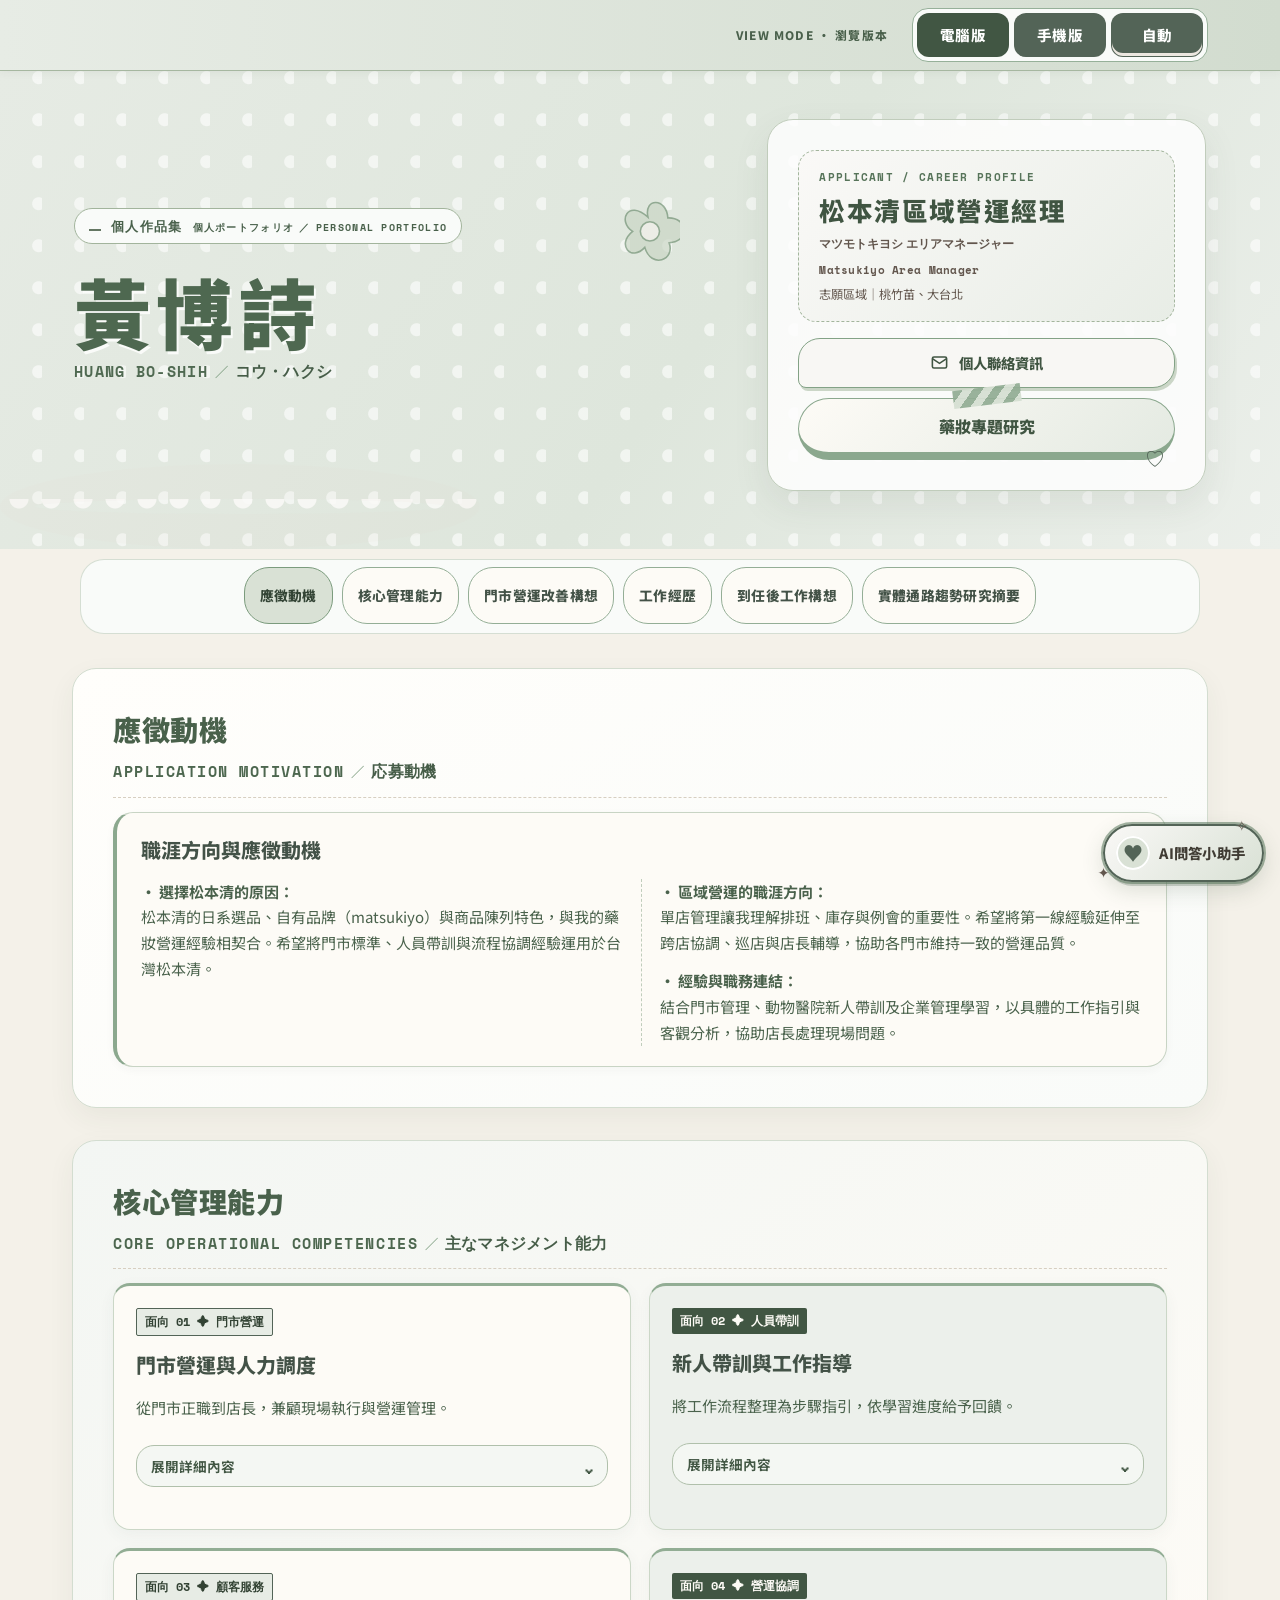
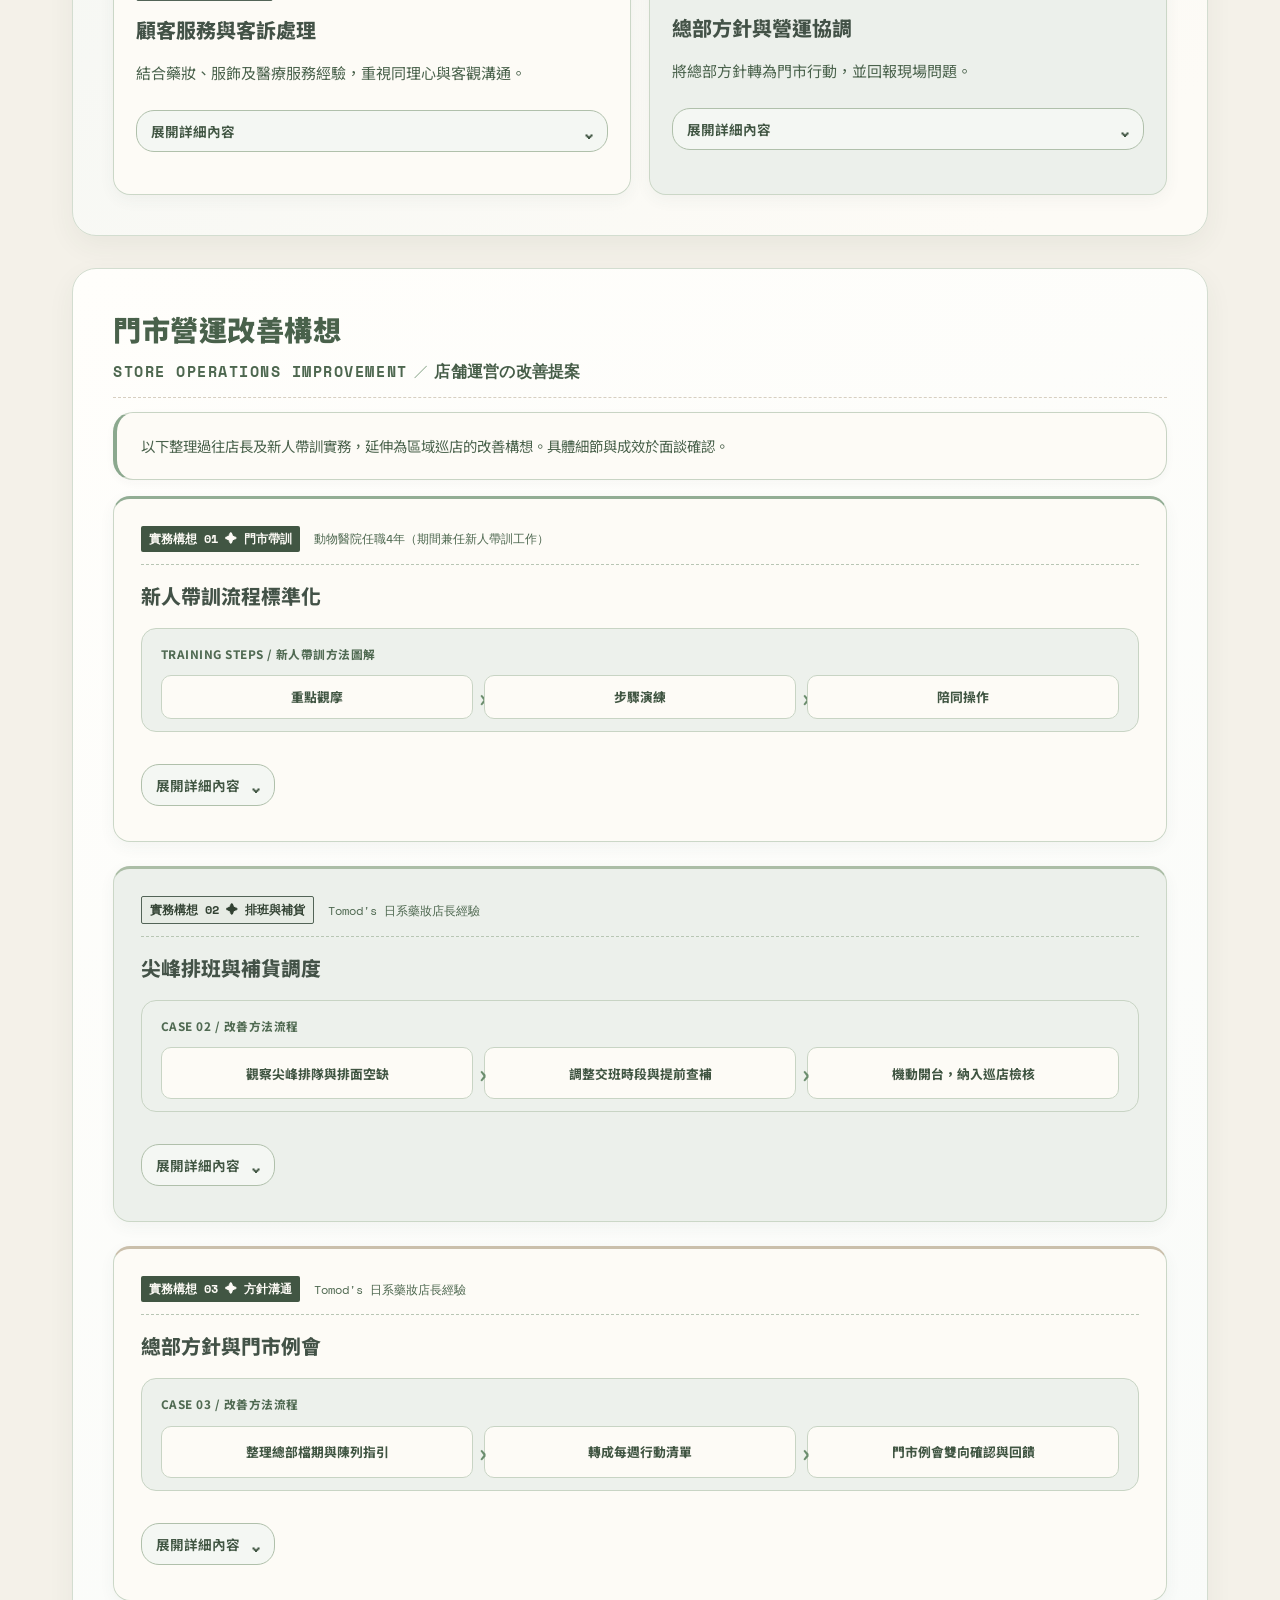
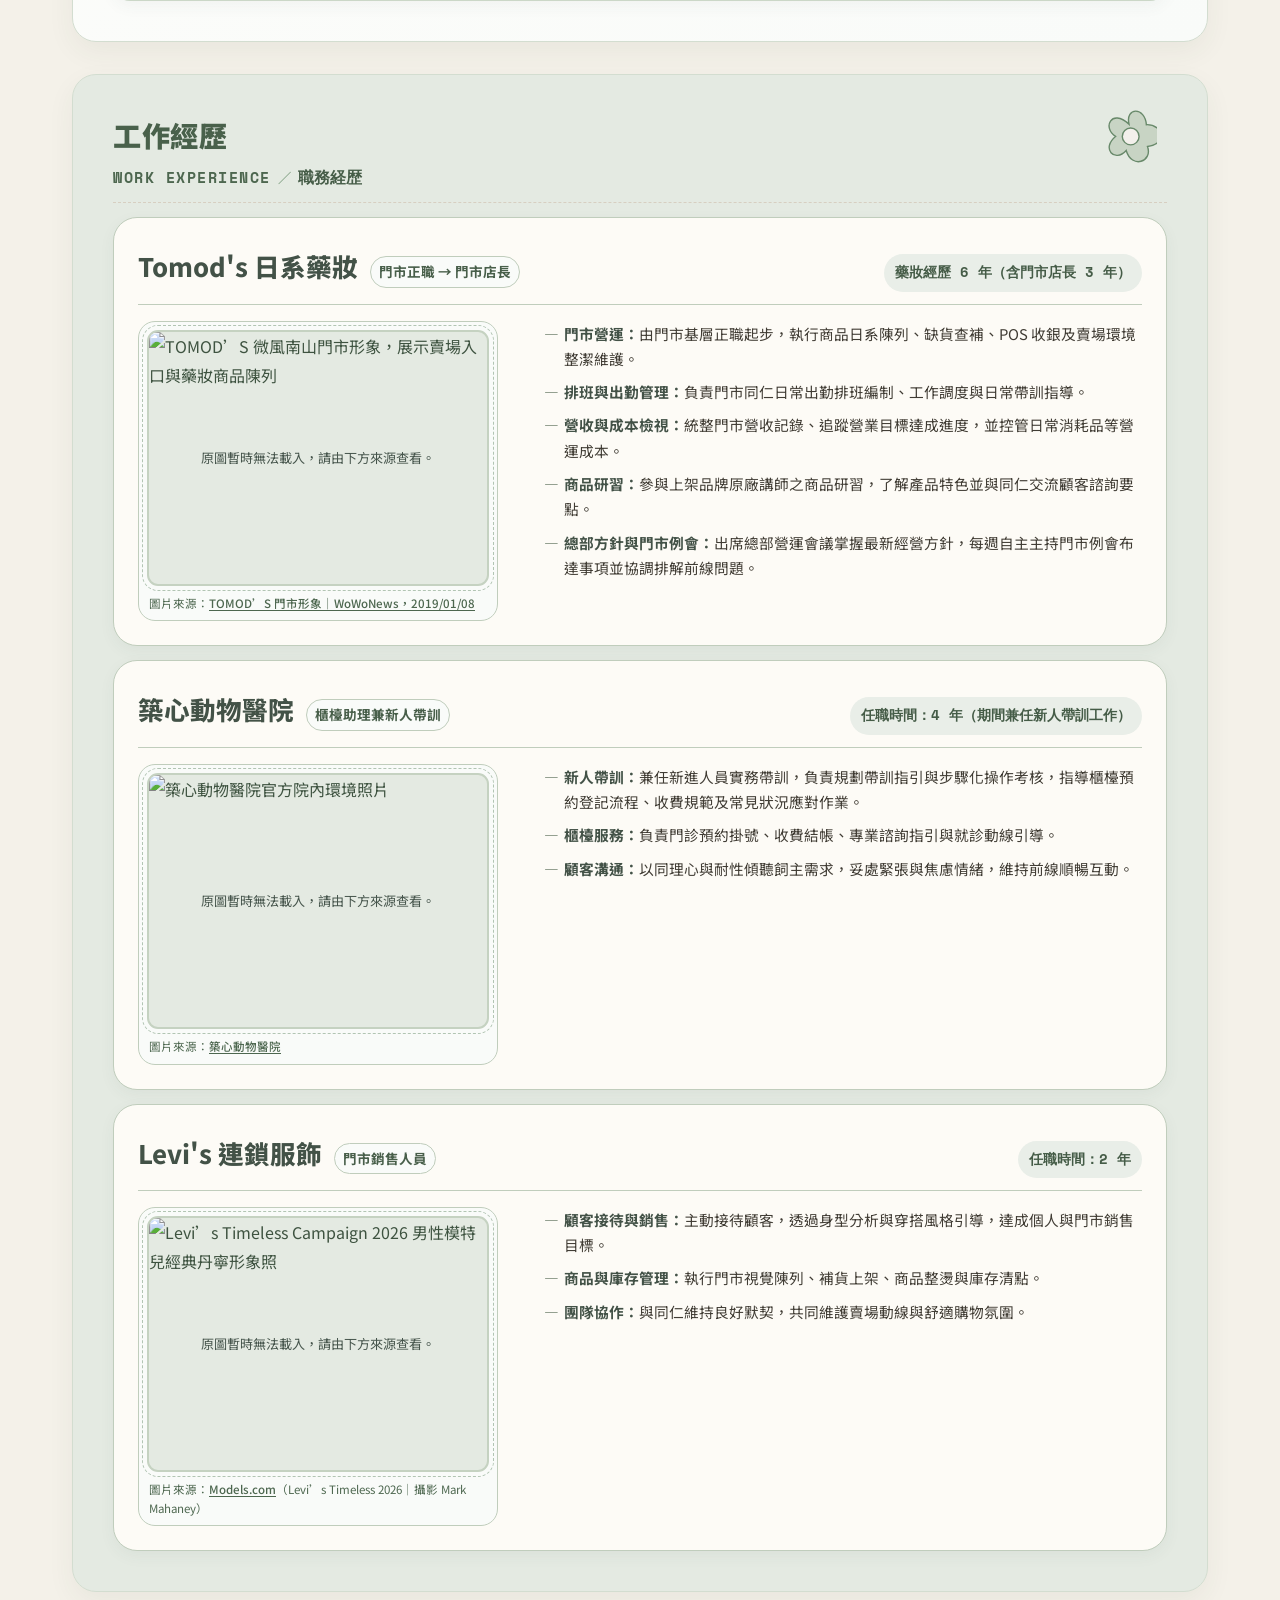
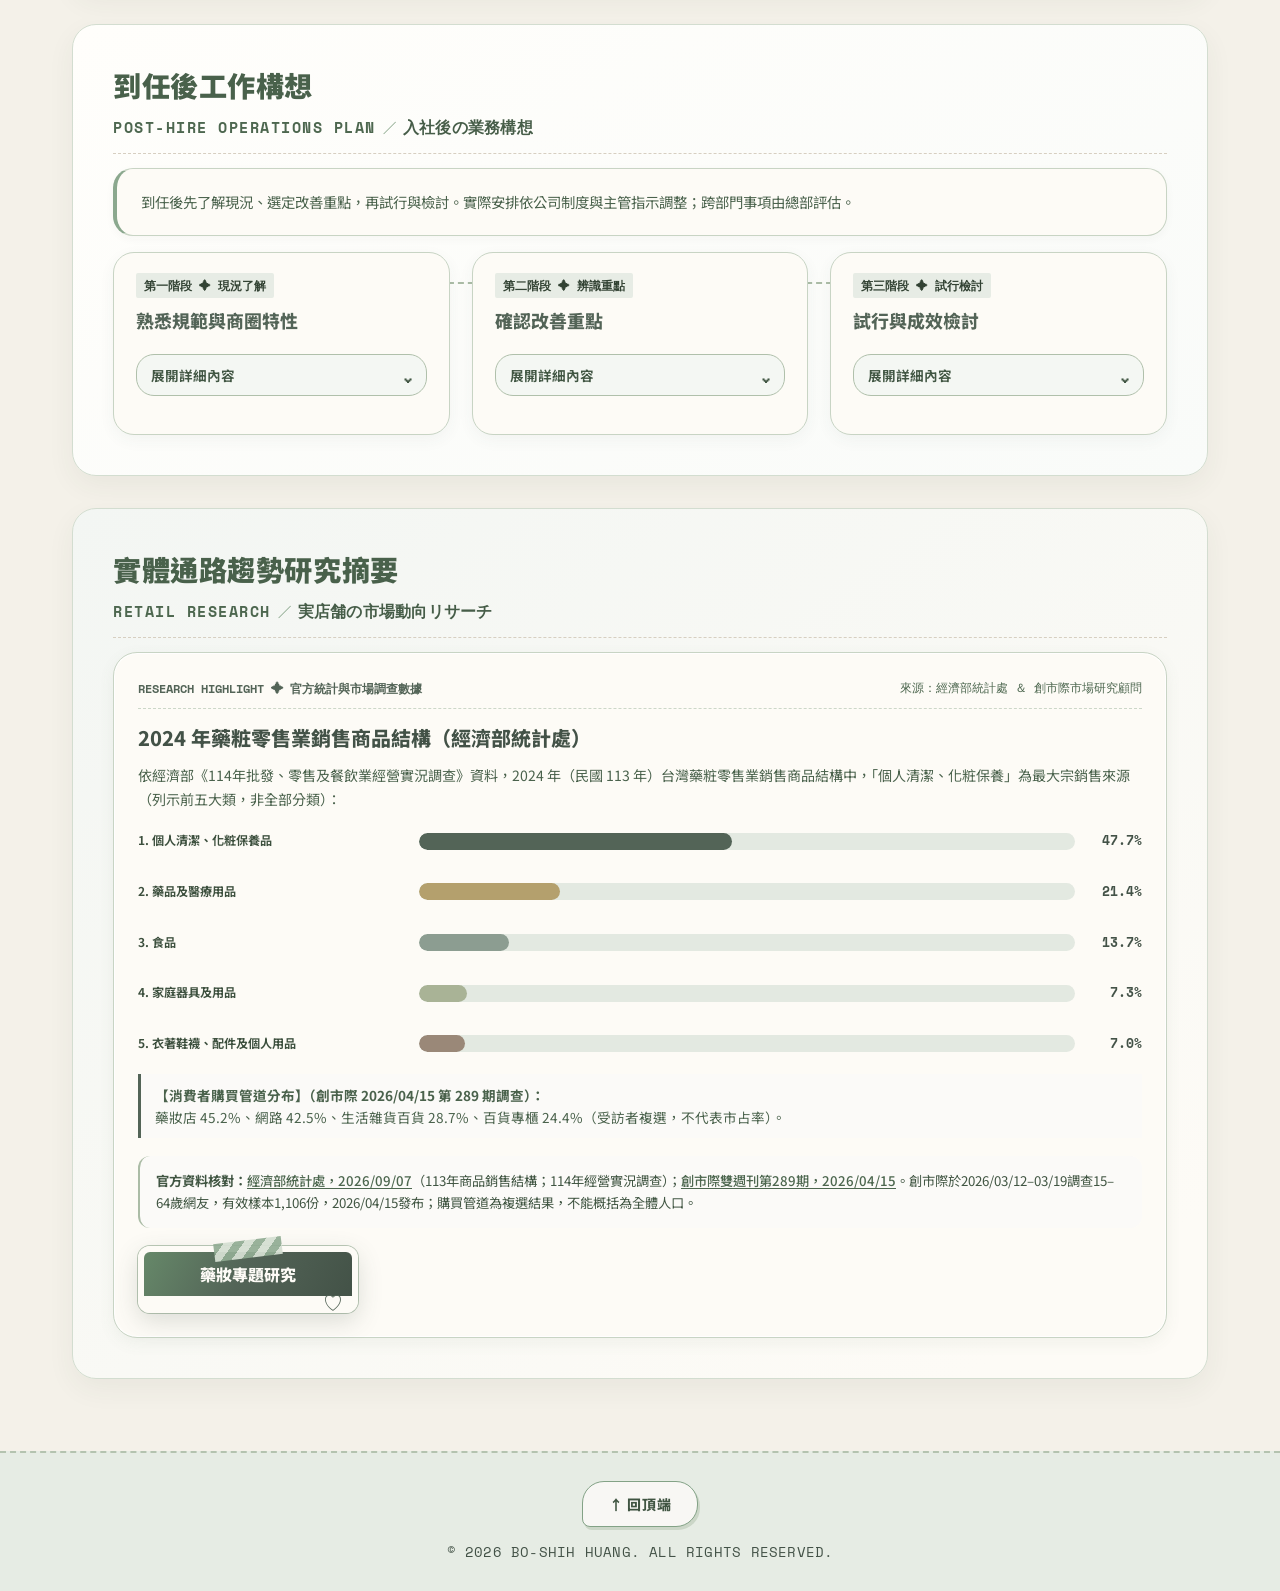
==== commit 59bad0dc: "Remove redundant homepage introduction across desktop and mobile" ====
--- a/index.html
+++ b/index.html
@@ -1242,8 +1242,7 @@
 <div class="hero-primary-info"><div class="cover-story"><div class="cover-heading"><div class="applicant-label portfolio-cover-title"><span>個人作品集</span><span class="portfolio-cover-subtitle"><span lang="ja">個人ポートフォリオ</span><span aria-hidden="true">／</span><span lang="en">PERSONAL PORTFOLIO</span></span></div><div class="hero-name-row">
 <h1 class="candidate-name">黃博詩</h1>
 <span class="candidate-en-name">HUANG BO-SHIH (コウ・ハクシ)</span>
-</div></div><div class="cover-introduction"><p class="hero-professional-intro">Tomod’s 日系藥妝 6 年，其中 3 年擔任店長。負責門市排班與營運，並在築心動物醫院兼任新人帶訓。</p>
-</div>
+</div></div>
 
 
 
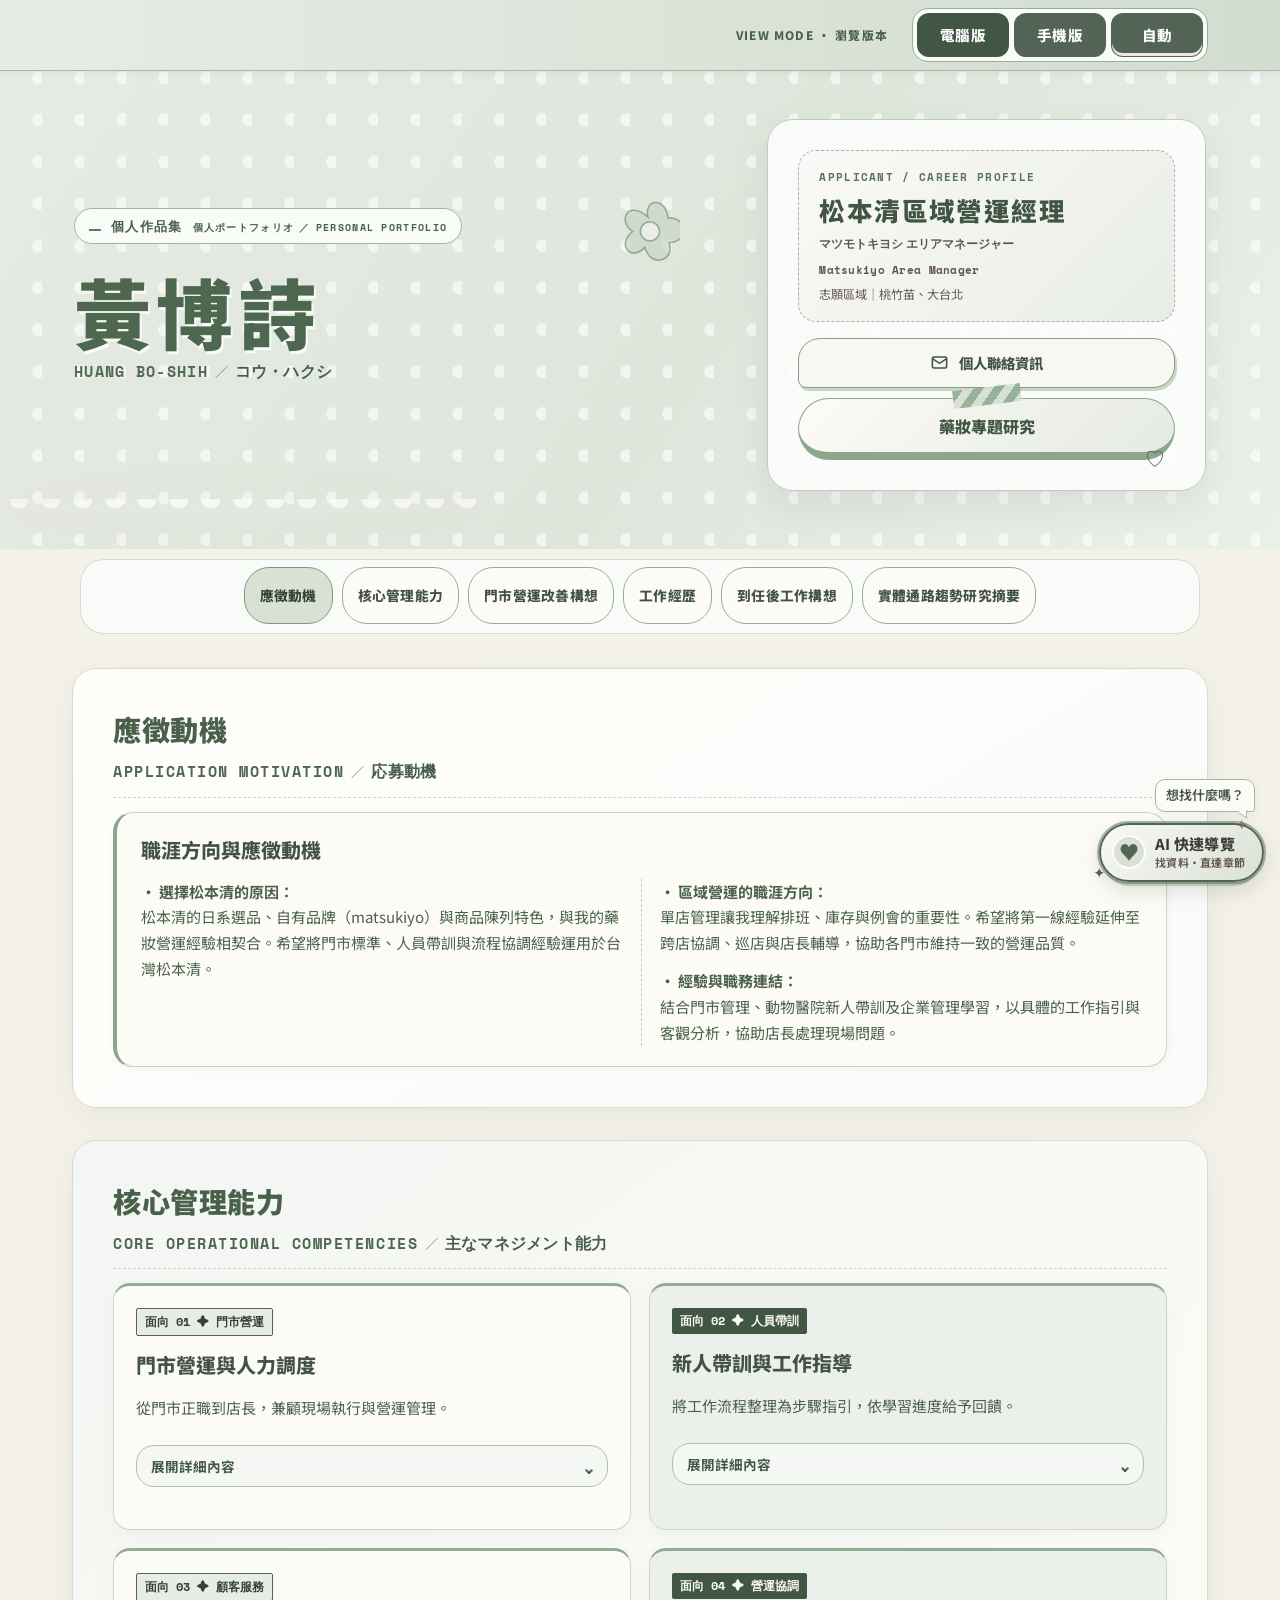
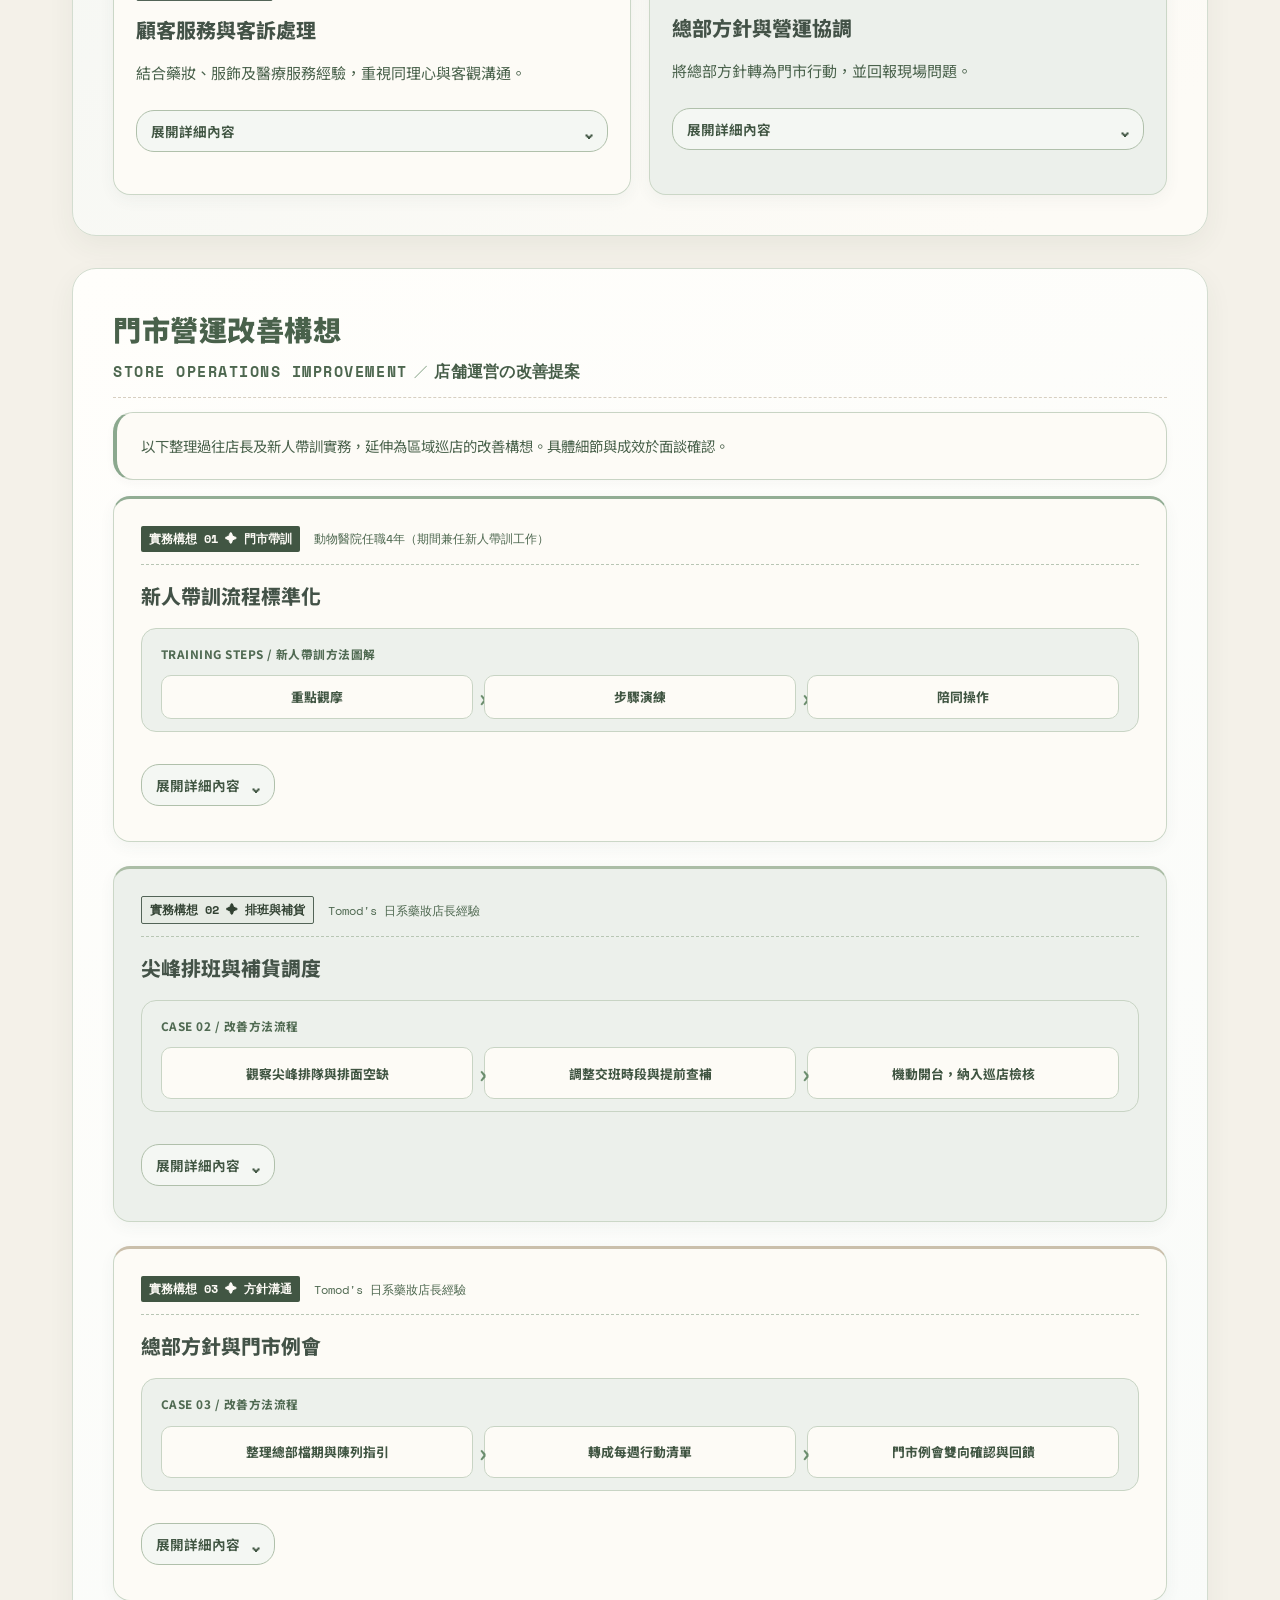
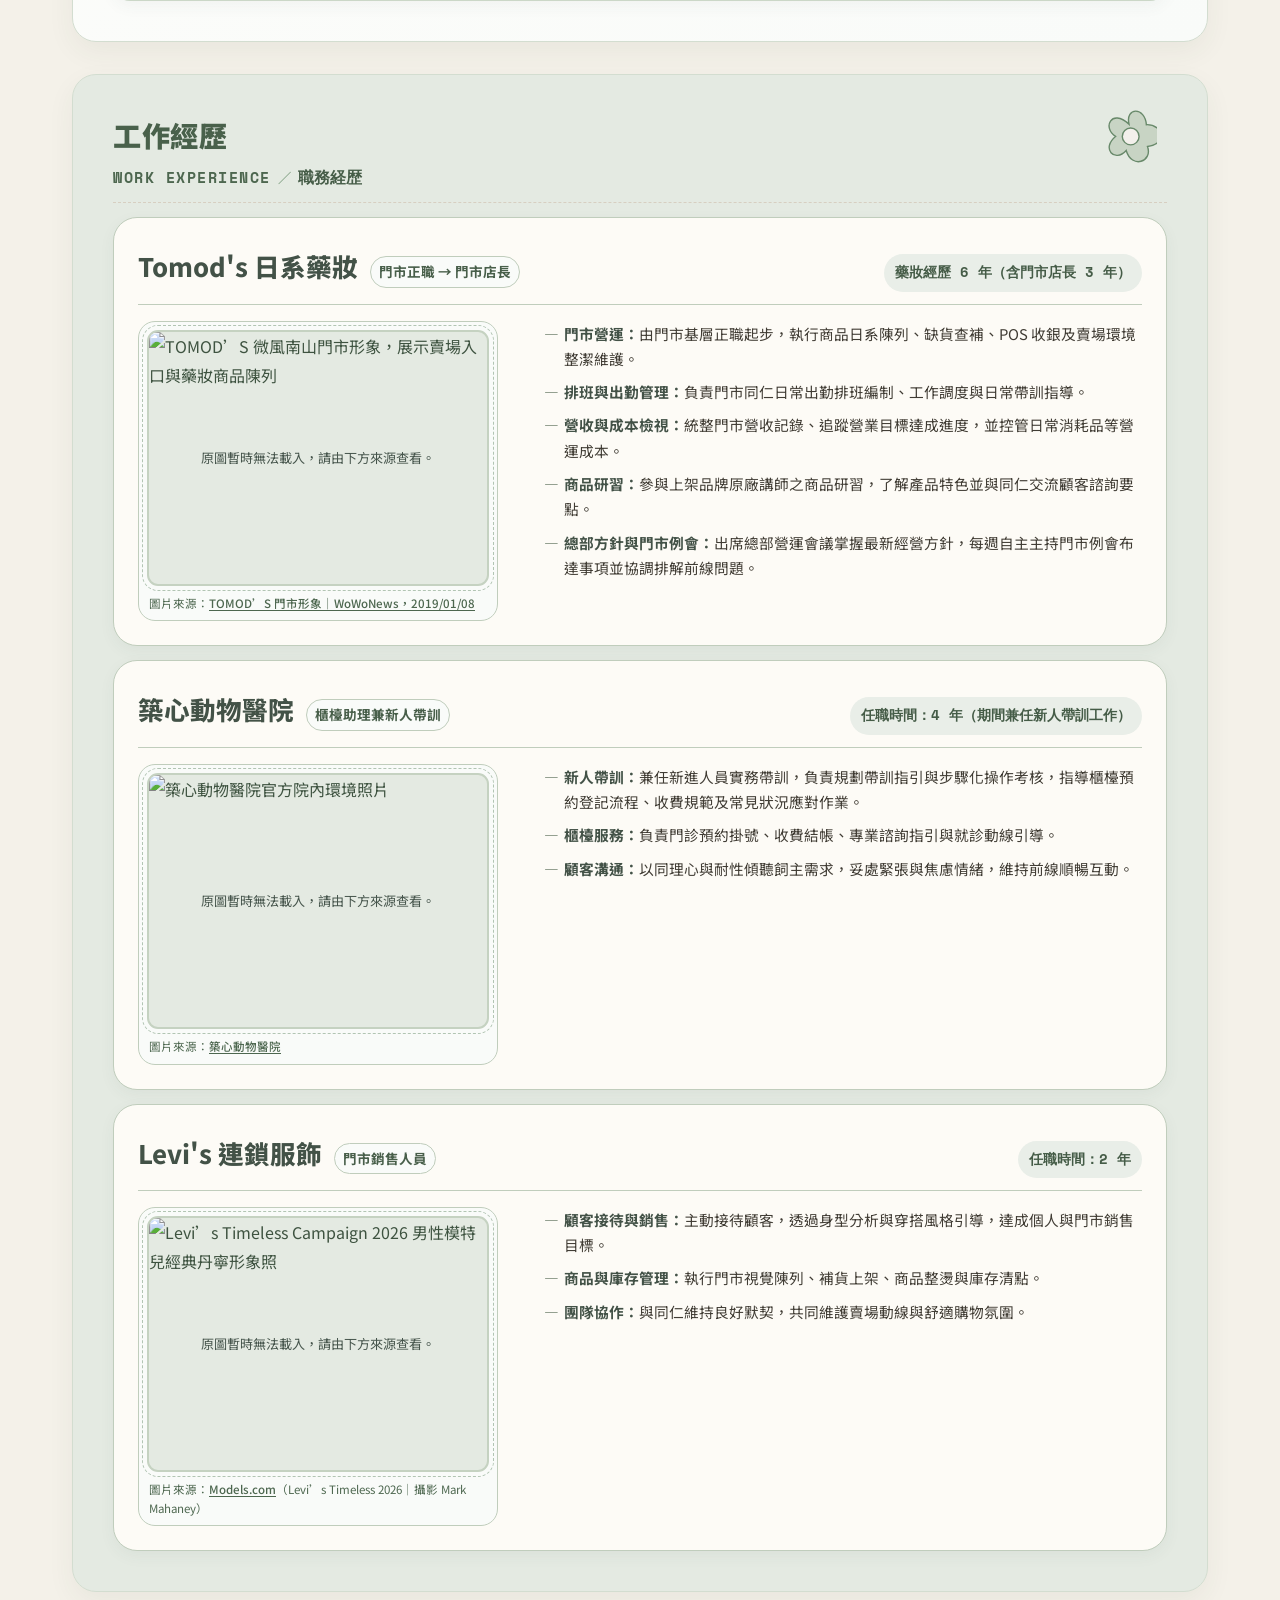
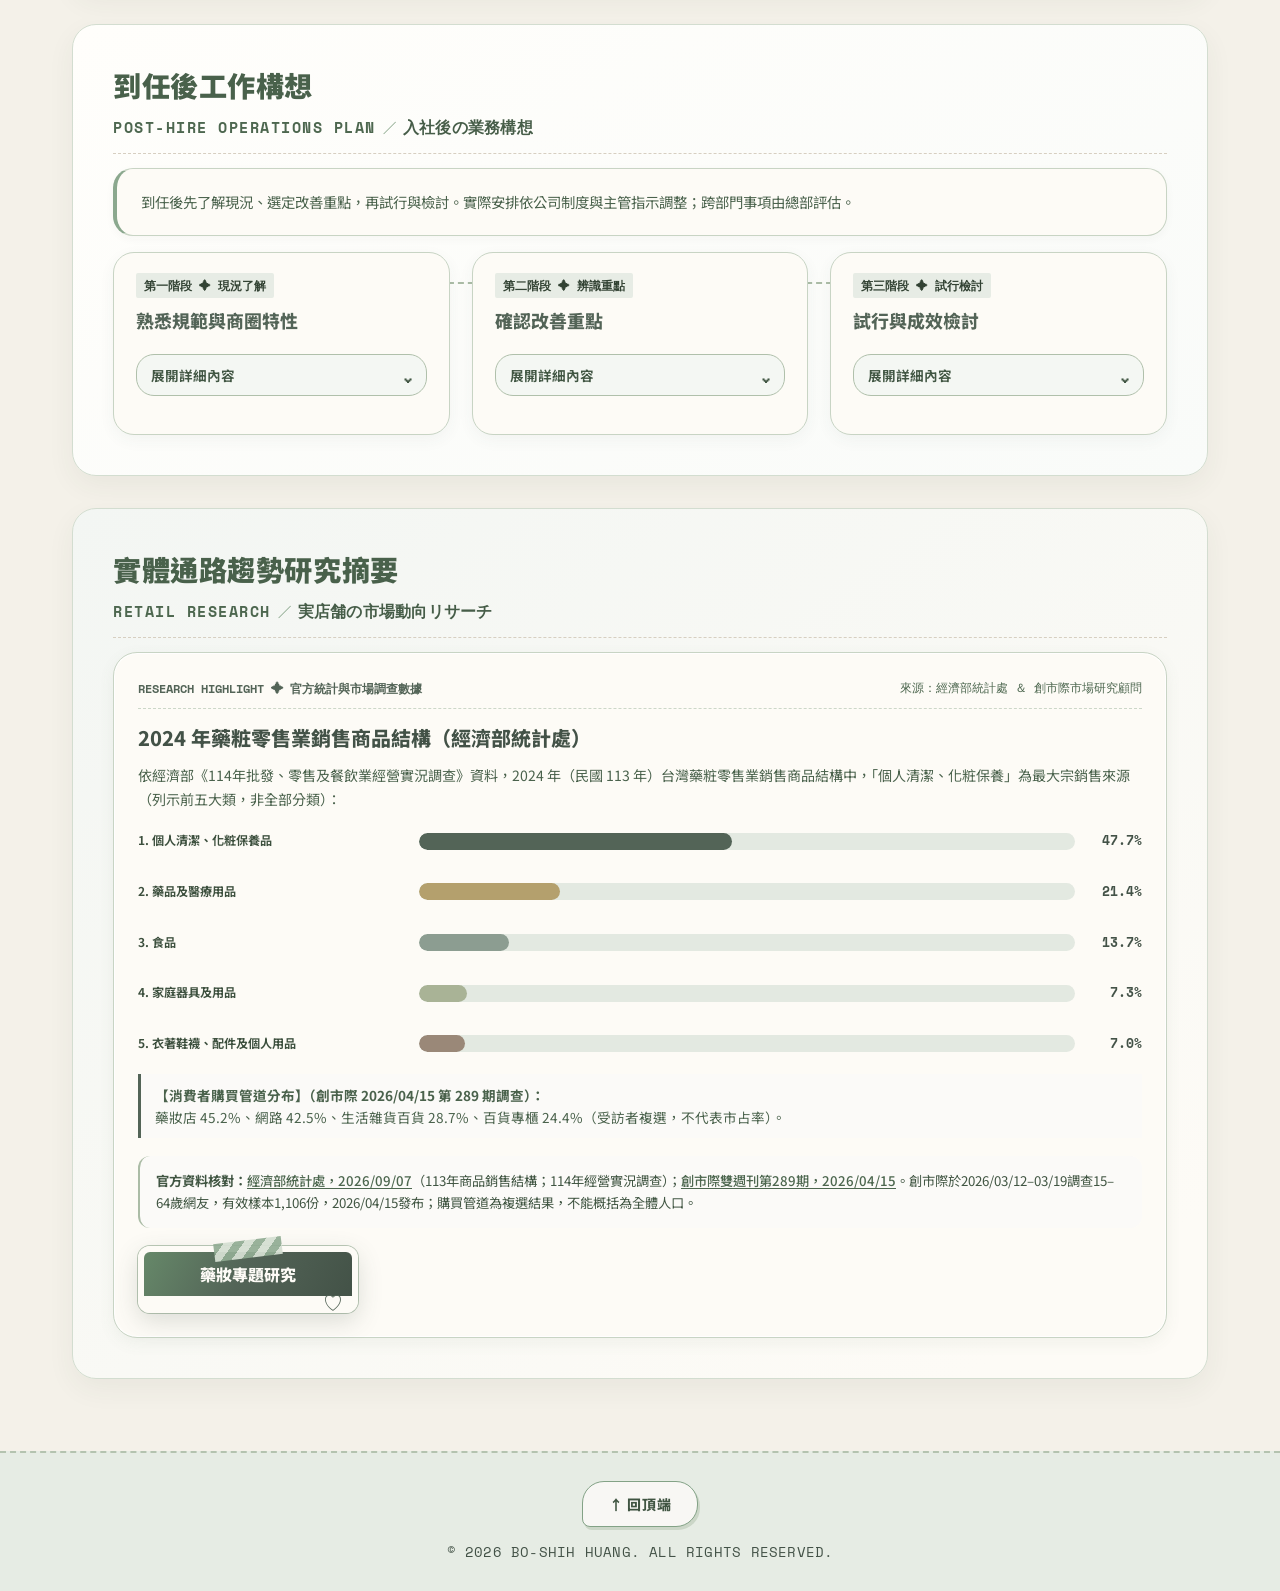
==== commit b345de8d: "Add contextual typewriter prompts to the portfolio AI guide" ====
--- a/index.html
+++ b/index.html
@@ -7,8 +7,8 @@
   <link rel="icon" href="favicon.ico" type="image/x-icon">
   <meta name="viewport" content="width=device-width, initial-scale=1.0">
   <script src="assets/view-router.js"></script>
-  <link rel="stylesheet" href="assets/ai-assistant.css?v=20261123-guide">
-  <script src="assets/ai-assistant.js?v=20261123-guide" defer></script>
+  <link rel="stylesheet" href="assets/ai-assistant.css?v=20261125-context-guide">
+  <script src="assets/ai-assistant.js?v=20261125-context-guide" defer></script>
 
   <title>黃博詩 ｜ 個人應徵作品集 ✦ 應徵目標：台灣松本清 區域營運經理</title>
   <meta name="description" content="黃博詩個人應徵作品集，介紹台灣松本清區域營運經理應徵動機、工作經歷、營運構想與藥妝專題研究。學歷及聯絡方式請見個人及聯絡資訊頁。">
--- a/assets/ai-assistant.css
+++ b/assets/ai-assistant.css
@@ -365,3 +365,80 @@
   }
 }
 @media print { .bs-ai-root { display: none !important; } }
+
+/* Approved compact contextual guide: leave the original 2.7s launcher motion intact. */
+@media screen {
+  .bs-ai-root .bs-ai-launcher-copy {
+    display:flex;
+    flex-direction:column;
+    align-items:flex-start;
+    gap:3px;
+    line-height:1.25;
+    text-align:left;
+  }
+  .bs-ai-root .bs-ai-launcher-label {font-size:15px;font-weight:800;}
+  .bs-ai-root .bs-ai-launcher-caption {font-size:11px;font-weight:650;color:#62564d;}
+  .bs-ai-root .bs-ai-chips {grid-template-columns:repeat(3,minmax(0,1fr));}
+  .bs-ai-root .bs-ai-chip {min-width:0;overflow-wrap:anywhere;}
+  .bs-ai-root .bs-ai-guide-hint {
+    position:absolute;
+    bottom:calc(100% + 11px);
+    right:9px;
+    display:inline-flex;
+    align-items:center;
+    justify-content:center;
+    width:max-content;
+    max-width:calc(100vw - 45px);
+    margin:0;
+    padding:6px 10px;
+    border:1px solid #a7b6a2;
+    border-radius:10px 10px 3px 10px;
+    background:#fdfbf6;
+    color:#435247;
+    font-size:13px;
+    font-weight:600;
+    line-height:1.4;
+    letter-spacing:0;
+    white-space:nowrap;
+    box-shadow:0 3px 8px #53645712;
+    opacity:0;
+    visibility:hidden;
+    pointer-events:none;
+    transform:translateY(4px);
+    transition:opacity .6s ease,transform .4s ease,visibility 0s linear .6s;
+  }
+  .bs-ai-root .bs-ai-guide-hint.is-visible {
+    opacity:1;
+    visibility:visible;
+    transform:translateY(0);
+    pointer-events:auto;
+    transition:opacity .4s ease,transform .4s ease,visibility 0s;
+  }
+  .bs-ai-root .bs-ai-guide-hint::after {
+    content:"";
+    position:absolute;
+    bottom:-5px;
+    right:7px;
+    width:8px;
+    height:8px;
+    background:#fdfbf6;
+    border-right:1px solid #a7b6a2;
+    border-bottom:1px solid #a7b6a2;
+    transform:skewY(35deg);
+    pointer-events:none;
+  }
+  .bs-ai-root .bs-ai-guide-cursor {
+    display:inline-block;
+    width:1px;
+    height:12px;
+    margin-left:2px;
+    background:#536457;
+    animation:bs-ai-guide-blink .8s steps(1) infinite;
+  }
+  .bs-ai-root--open .bs-ai-guide-hint {visibility:hidden!important;opacity:0!important;transition:none!important;pointer-events:none!important;}
+  @keyframes bs-ai-guide-blink {50%{opacity:0;}}
+  @media (prefers-reduced-motion:reduce) {
+    .bs-ai-root .bs-ai-guide-hint {transform:none;transition:none!important;}
+    .bs-ai-root .bs-ai-guide-cursor {display:none!important;animation:none!important;}
+  }
+}
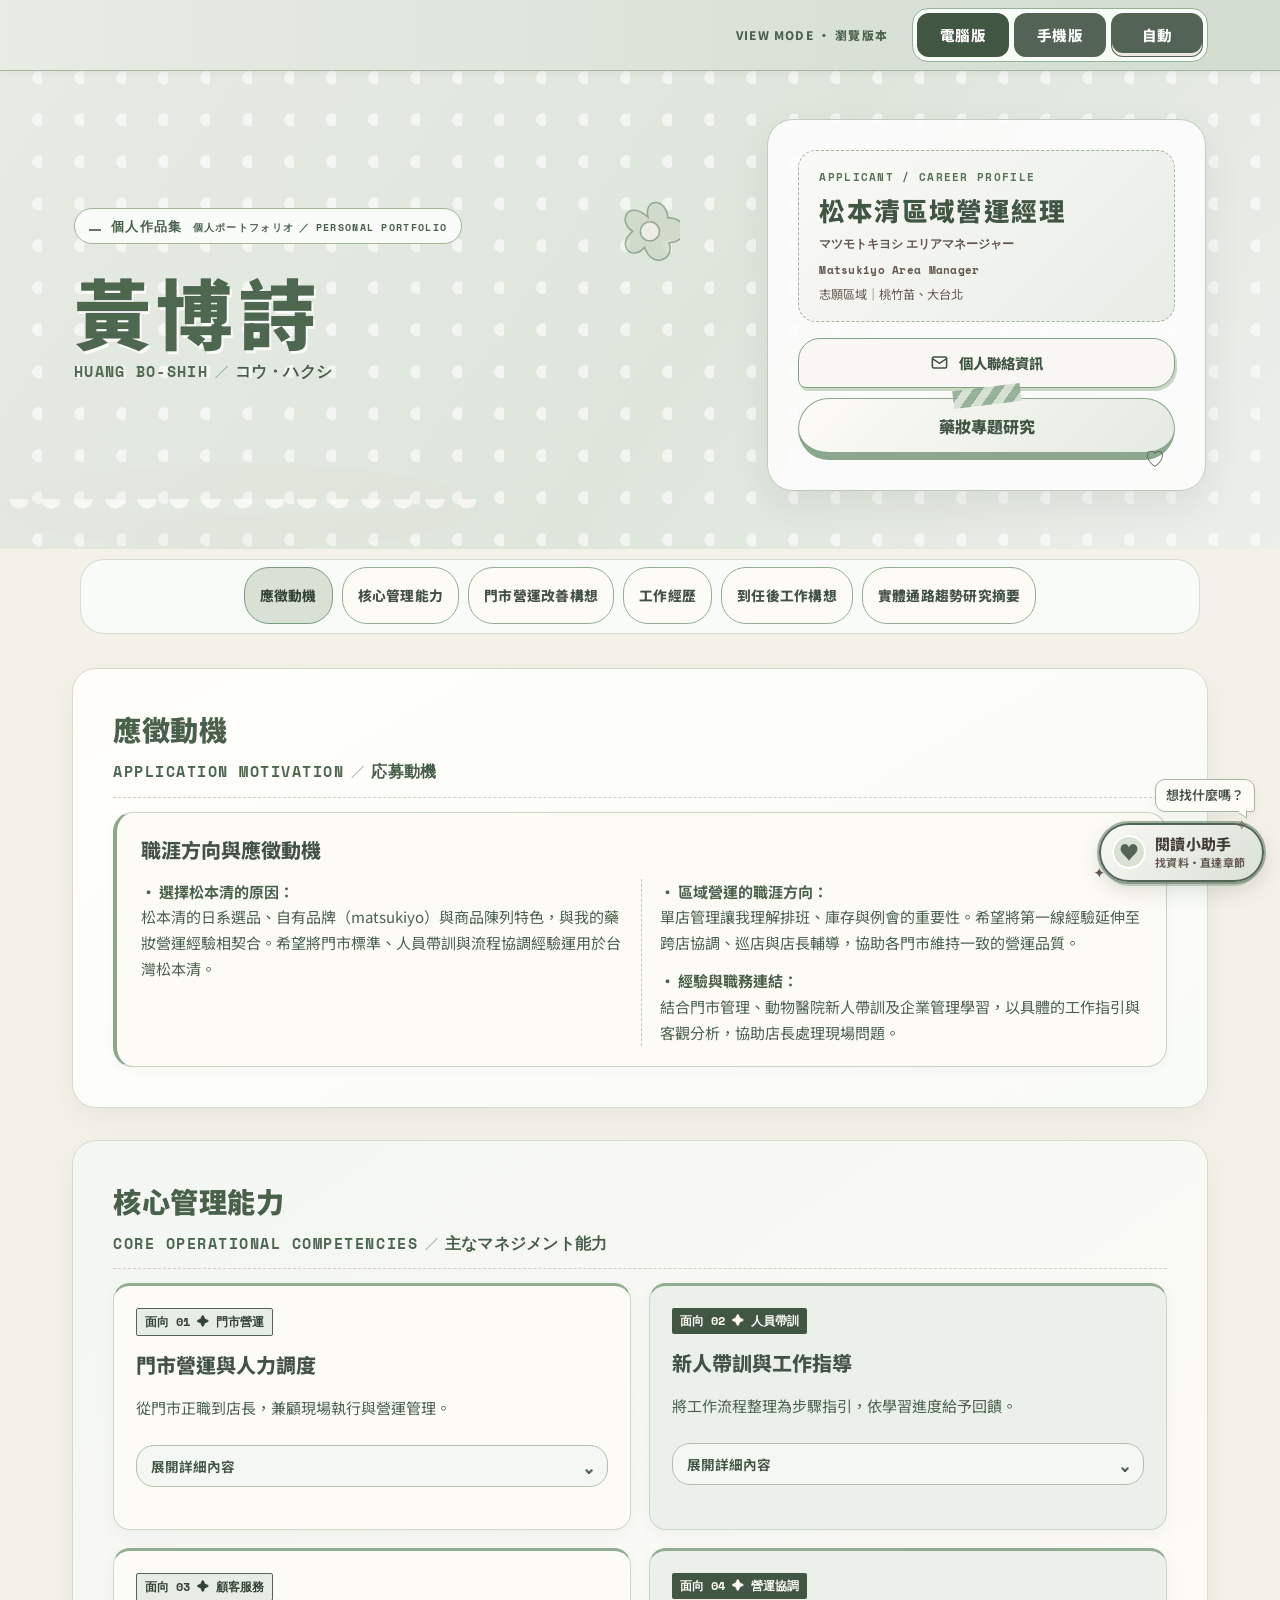
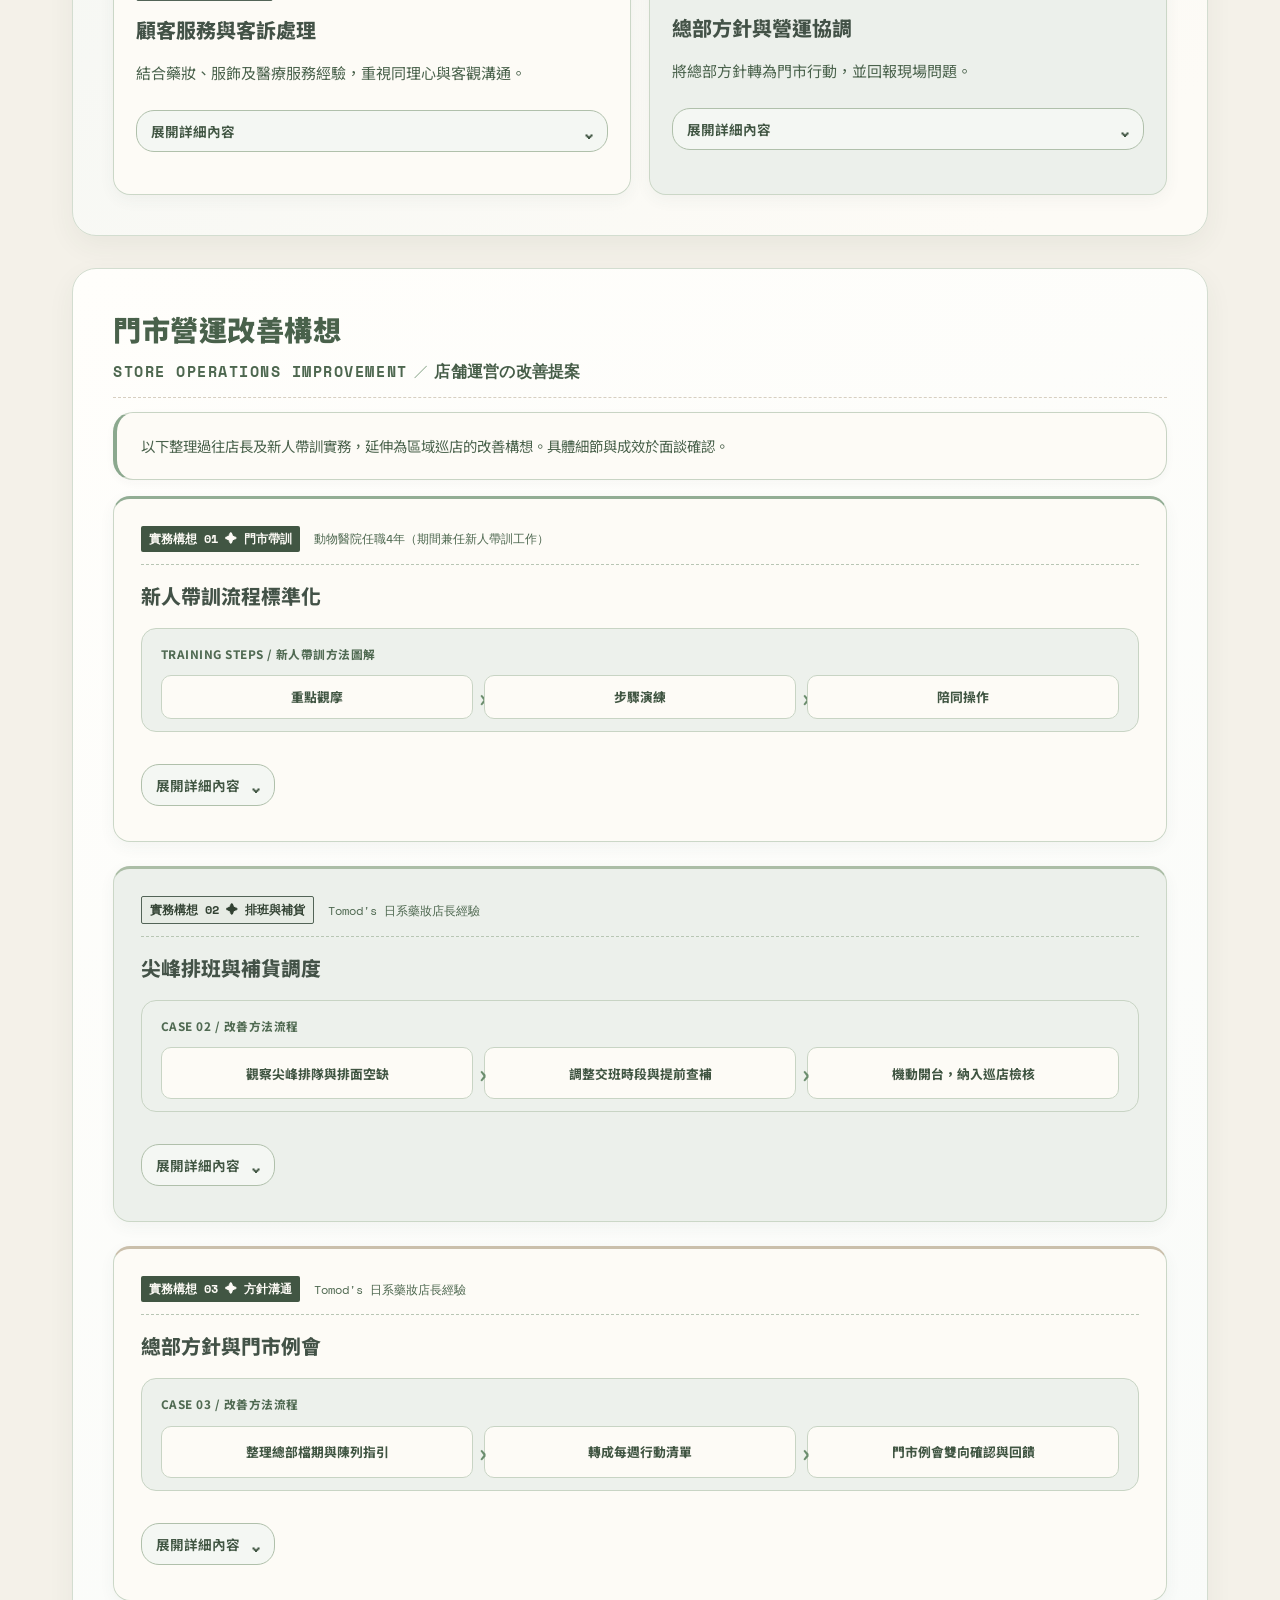
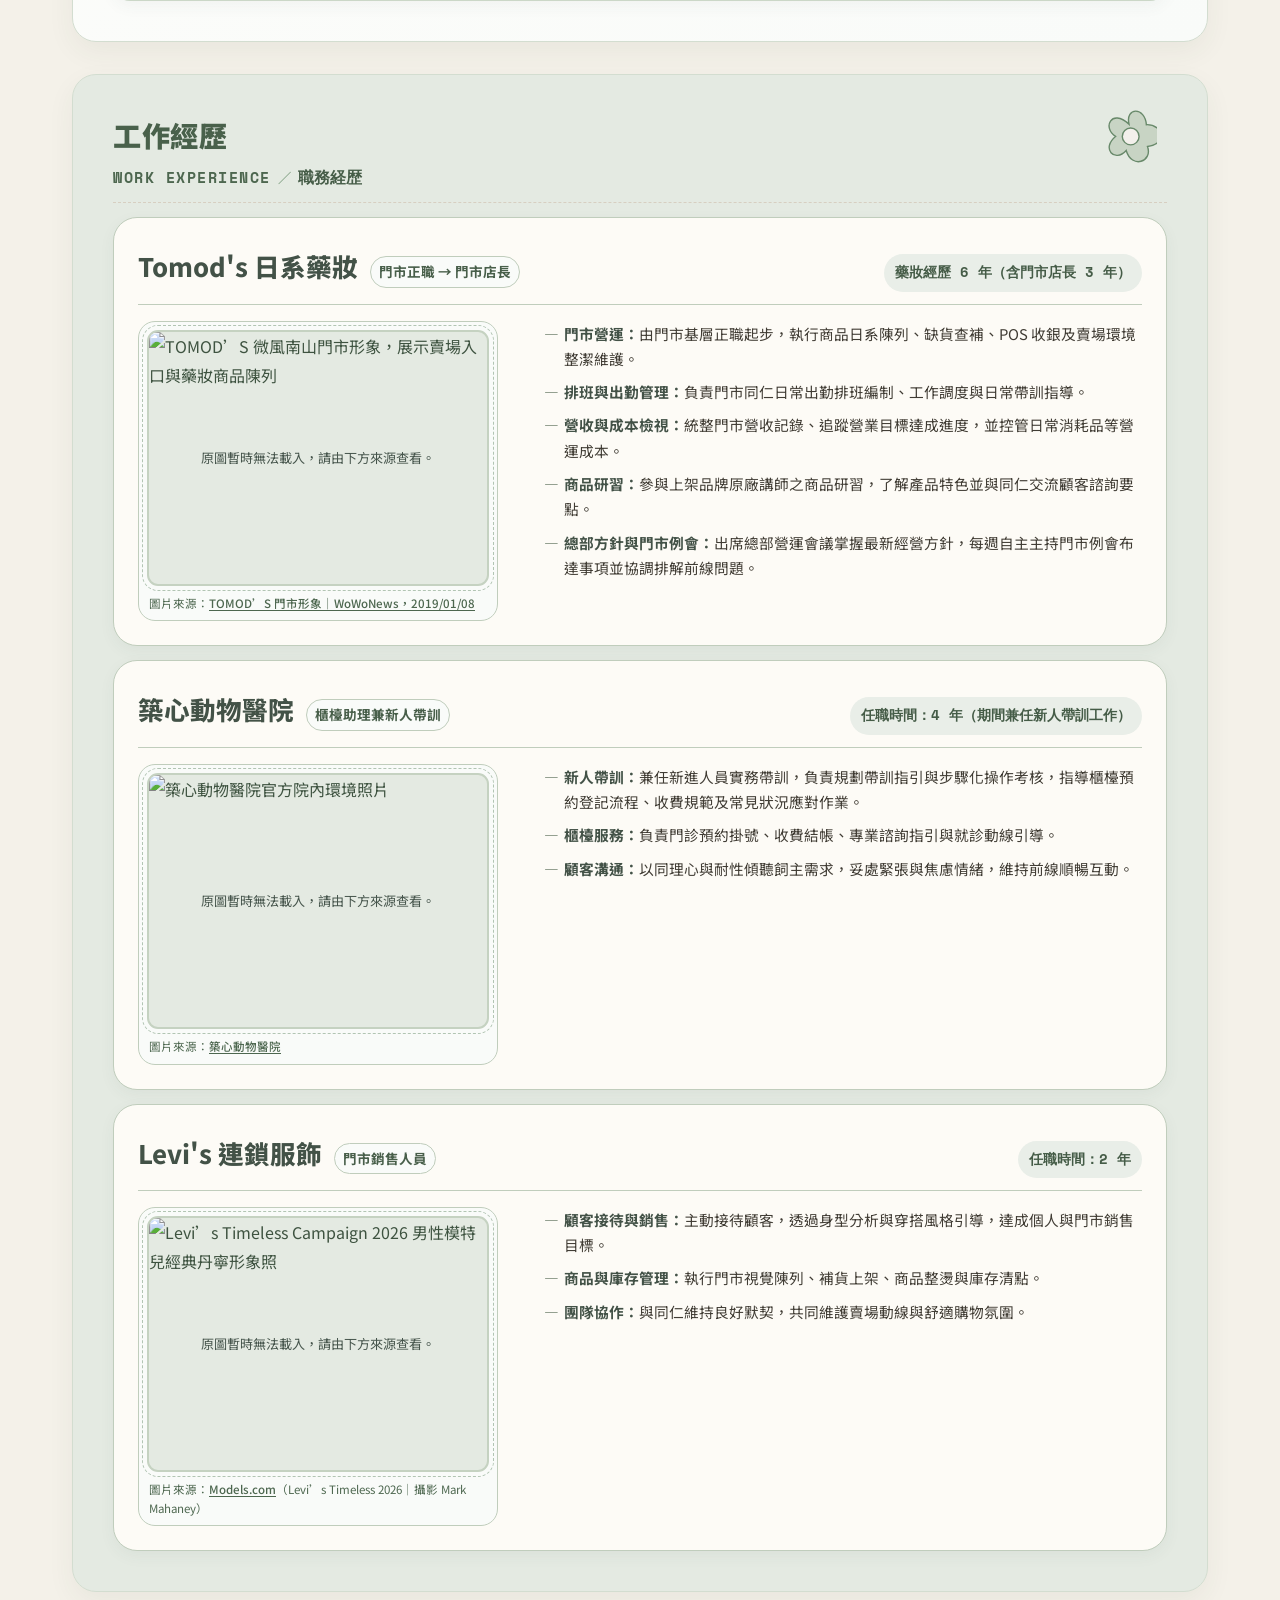
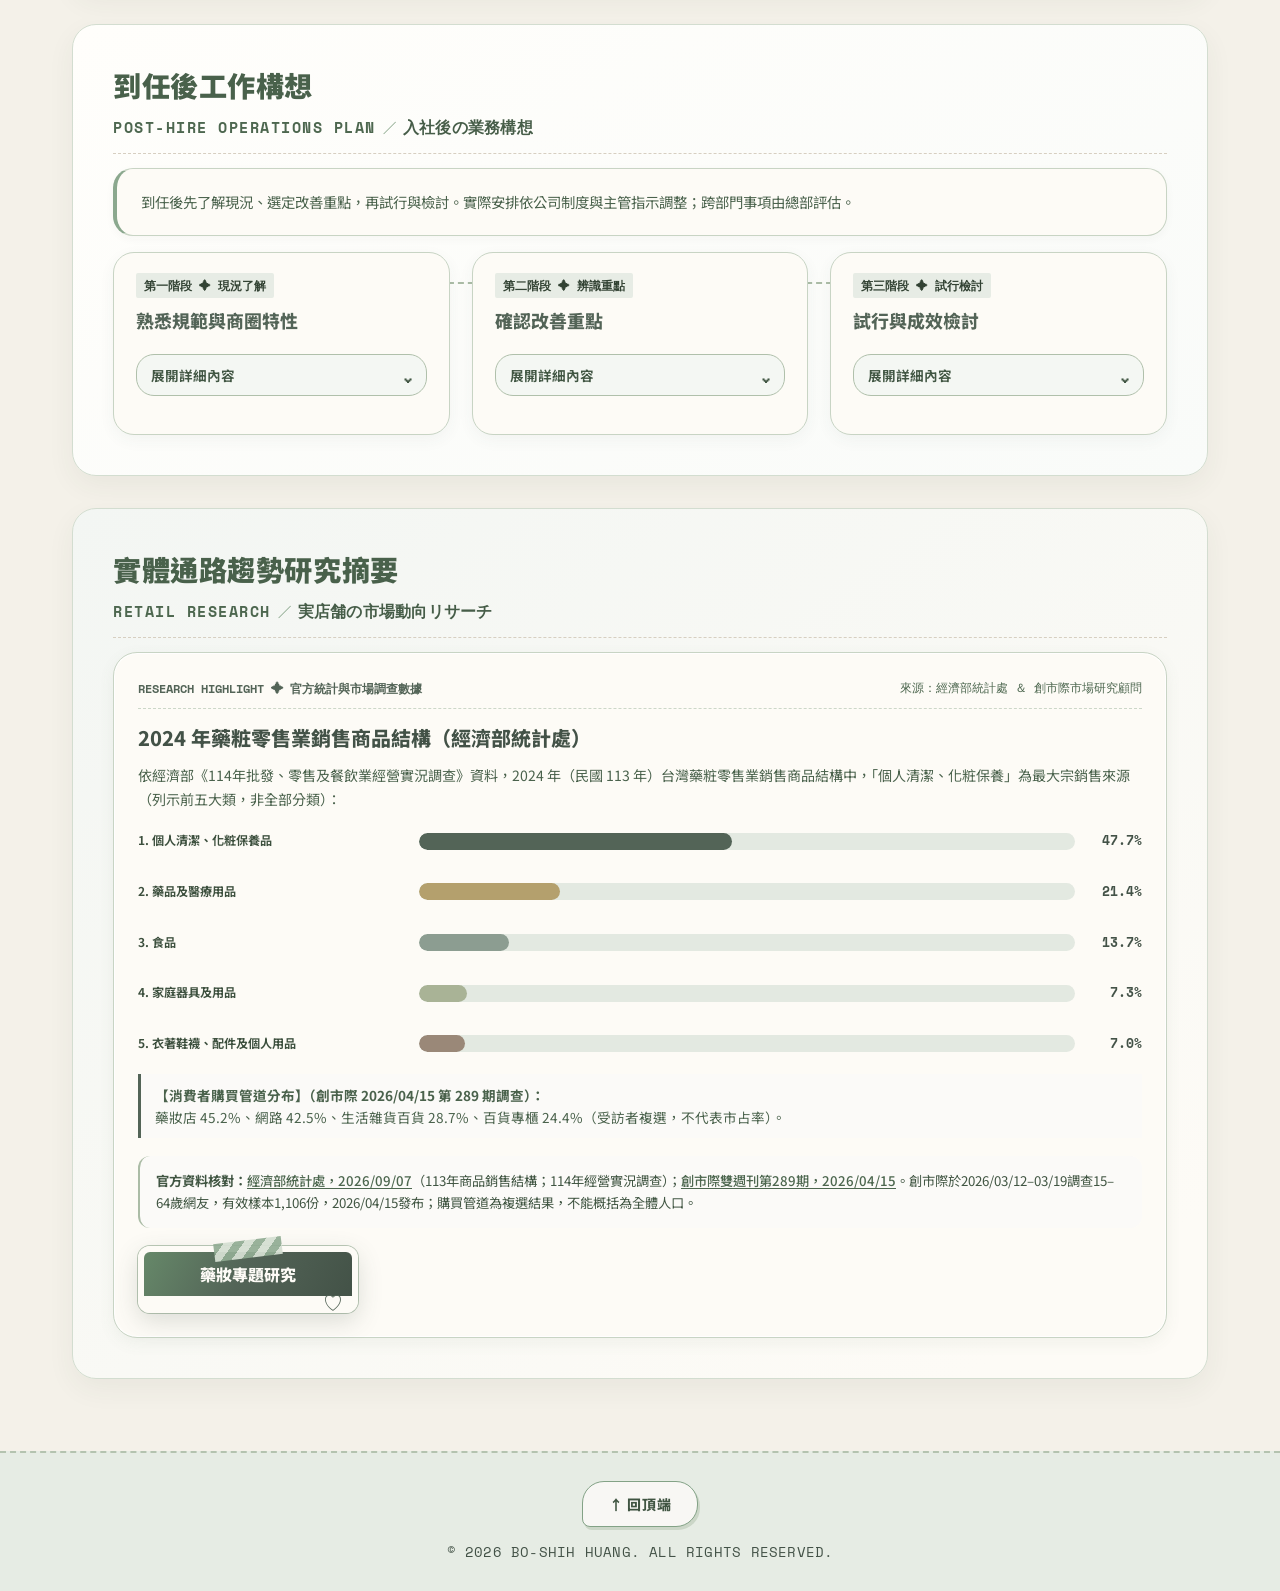
==== commit 8cfc32ac: "Implement approved contextual reading assistant across desktop and mobile" ====
--- a/index.html
+++ b/index.html
@@ -7,8 +7,8 @@
   <link rel="icon" href="favicon.ico" type="image/x-icon">
   <meta name="viewport" content="width=device-width, initial-scale=1.0">
   <script src="assets/view-router.js"></script>
-  <link rel="stylesheet" href="assets/ai-assistant.css?v=20261125-context-guide">
-  <script src="assets/ai-assistant.js?v=20261125-context-guide" defer></script>
+  <link rel="stylesheet" href="assets/ai-assistant.css?v=20261125-reading-assistant">
+  <script src="assets/ai-assistant.js?v=20261125-reading-assistant" defer></script>
 
   <title>黃博詩 ｜ 個人應徵作品集 ✦ 應徵目標：台灣松本清 區域營運經理</title>
   <meta name="description" content="黃博詩個人應徵作品集，介紹台灣松本清區域營運經理應徵動機、工作經歷、營運構想與藥妝專題研究。學歷及聯絡方式請見個人及聯絡資訊頁。">
--- a/assets/ai-assistant.css
+++ b/assets/ai-assistant.css
@@ -442,3 +442,34 @@
     .bs-ai-root .bs-ai-guide-cursor {display:none!important;animation:none!important;}
   }
 }
+
+/* Reading assistant: both visual elements share exactly one floating transform. */
+@media screen {
+  .bs-ai-root .bs-ai-dock {position:relative;display:flex;justify-content:flex-end;animation:bs-ai-float 2.7s ease-in-out infinite;}
+  .bs-ai-root .bs-ai-dock .bs-ai-launcher-face {animation:none;transform:none;}
+  .bs-ai-root .bs-ai-dock:hover,.bs-ai-root .bs-ai-dock:focus-within,.bs-ai-root--open .bs-ai-dock {animation:none;transform:none;}
+  .bs-ai-root .bs-ai-dock .bs-ai-launcher:active .bs-ai-launcher-face {transform:none;}
+  .bs-ai-root .bs-ai-guide-hint {bottom:calc(100% + 11px);transform:none;transition:opacity .6s ease,visibility 0s linear .6s;}
+  .bs-ai-root .bs-ai-guide-hint.is-visible {transform:none;transition:opacity .4s ease,visibility 0s;}
+  .bs-ai-root .bs-ai-reset {flex-shrink:0;white-space:nowrap;border:1px solid #a9b7a3;border-radius:8px;background:#fdfbf6;color:#435247;font-size:11px;font-weight:650;min-height:36px;padding:6px 7px;}
+  .bs-ai-root .bs-ai-header {gap:7px;padding:10px;}
+  .bs-ai-root .bs-ai-header-icon {width:30px;height:30px;flex-basis:30px;font-size:18px;}
+  .bs-ai-root .bs-ai-title {font-size:15px;}
+  .bs-ai-root .bs-ai-kicker {font-size:9px;letter-spacing:0;}
+  .bs-ai-root .bs-ai-context {margin:0;background:#eff2eb;color:#435247;padding:7px 12px;font-size:11px;border-bottom:1px solid #d4ddd0;}
+  .bs-ai-root .bs-ai-chips {grid-template-columns:repeat(2,minmax(0,1fr));gap:6px;max-height:42%;overflow:auto;overscroll-behavior:contain;}
+  .bs-ai-root .bs-ai-chip {display:flex;flex-direction:column;align-items:flex-start;justify-content:center;text-align:left;min-height:54px;padding:7px 9px;background:#f0f3ed;color:#435247;line-height:1.4;}
+  .bs-ai-root .bs-ai-chip strong {font-size:12px;font-weight:750;}
+  .bs-ai-root .bs-ai-chip small {font-size:10px;color:#62564d;margin-top:3px;}
+  .bs-ai-root .bs-ai-chip--fixed {background:#f4f1e9;border-color:#c7beaa;}
+  .bs-ai-root .bs-ai-chips--follow {display:flex;flex-wrap:wrap;gap:5px;max-height:30%;}
+  .bs-ai-root .bs-ai-chips--follow .bs-ai-chip {min-height:32px;border-radius:18px;padding:6px 9px;background:#fdfbf6;}
+  .bs-ai-root .bs-ai-facts {display:flex;gap:5px;border-top:1px dashed #c5d0bf;padding-top:9px;margin-top:10px;}
+  .bs-ai-root .bs-ai-fact {flex:1;min-width:0;text-align:center;background:#e8ede5;border-radius:8px;padding:8px 3px;}
+  .bs-ai-root .bs-ai-fact strong {display:block;font-size:17px;color:#536457;}
+  .bs-ai-root .bs-ai-fact span {display:block;font-size:10px;color:#62564d;}
+  .bs-reading-highlight {outline:2px solid #8d9f88;outline-offset:3px;animation:bs-reading-glow 2.6s ease-out both;}
+  @keyframes bs-reading-glow {0%,65%{outline-color:#8d9f88;box-shadow:0 0 0 5px rgba(141,159,136,.17);}100%{outline-color:transparent;box-shadow:none;}}
+  @media(max-width:345px){.bs-ai-root .bs-ai-header-icon{display:none;}.bs-ai-root .bs-ai-title{font-size:13px;}.bs-ai-root .bs-ai-kicker{font-size:8px;}.bs-ai-root .bs-ai-close{width:36px;height:36px;flex-basis:36px;}.bs-ai-root .bs-ai-reset{font-size:10px;}}
+  @media(prefers-reduced-motion:reduce){.bs-ai-root .bs-ai-dock{animation:none!important;transform:none!important;}.bs-reading-highlight{animation:none!important;box-shadow:none;}}
+}
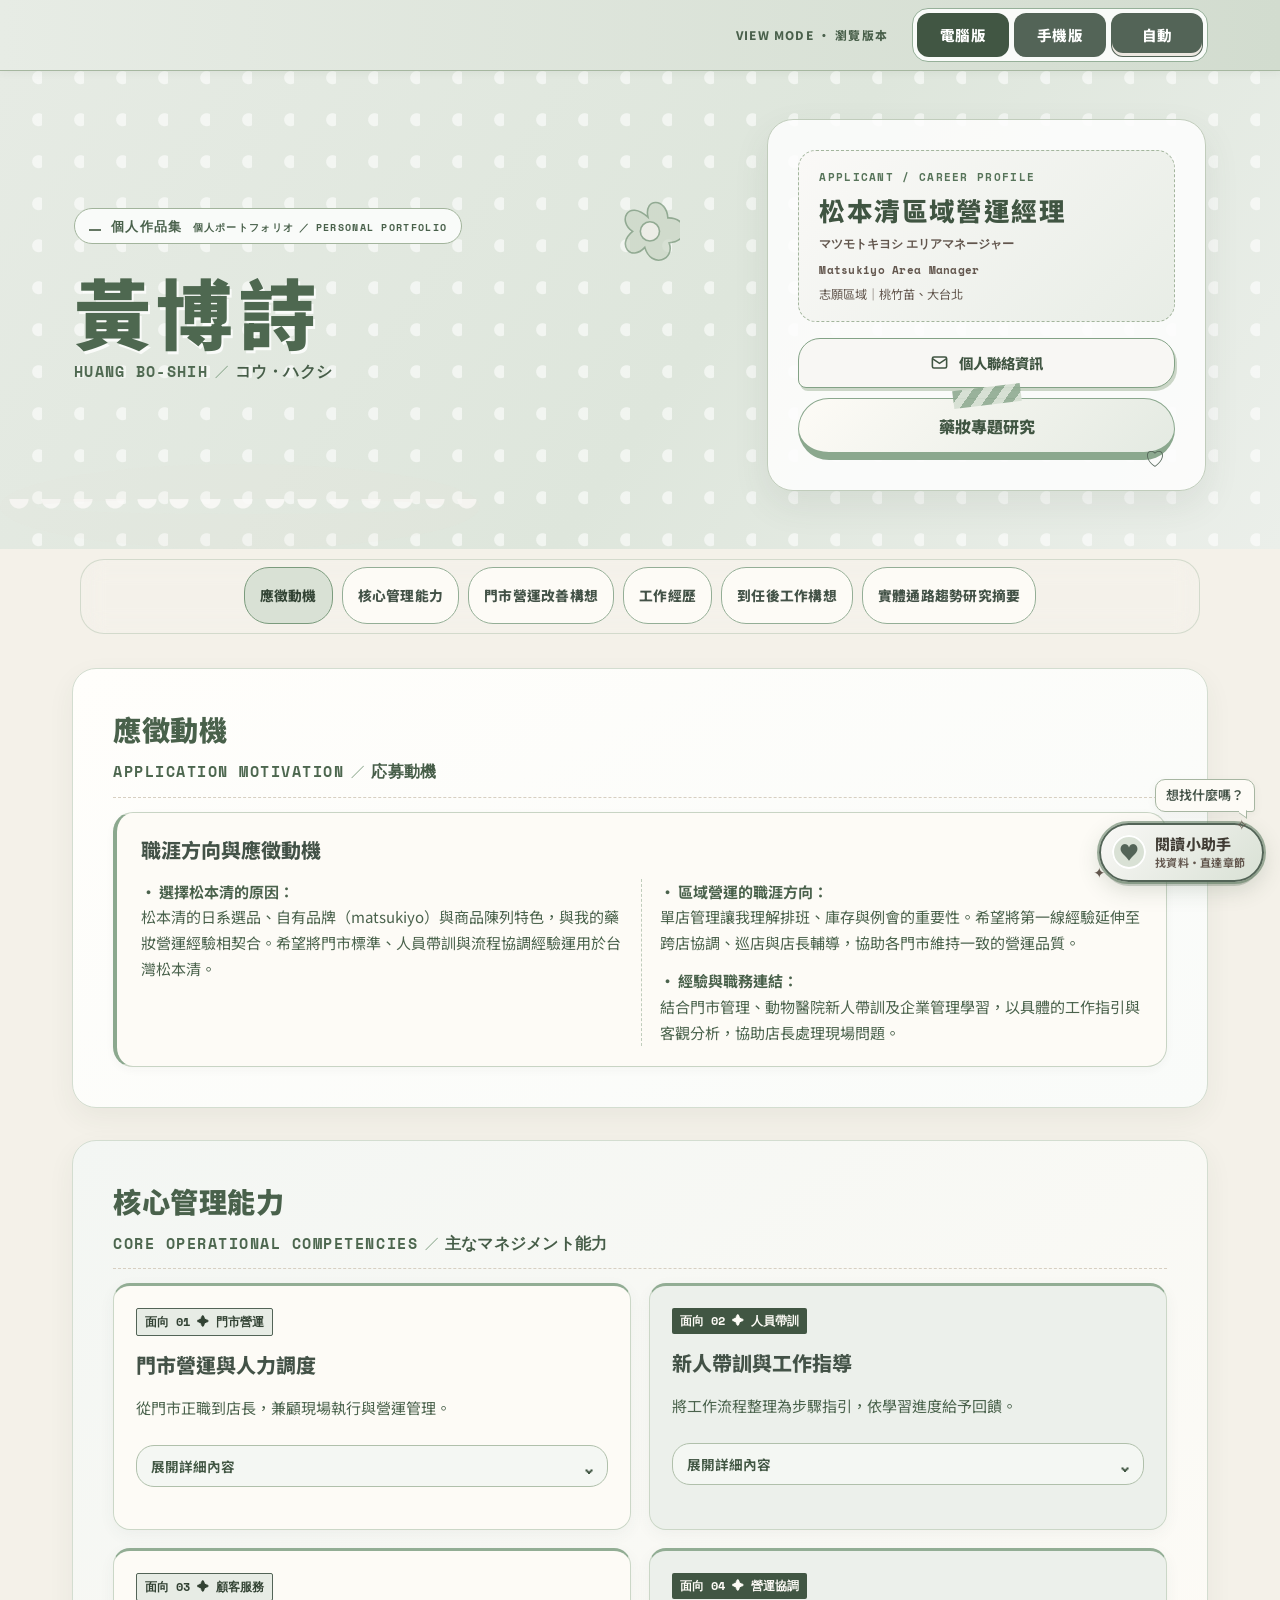
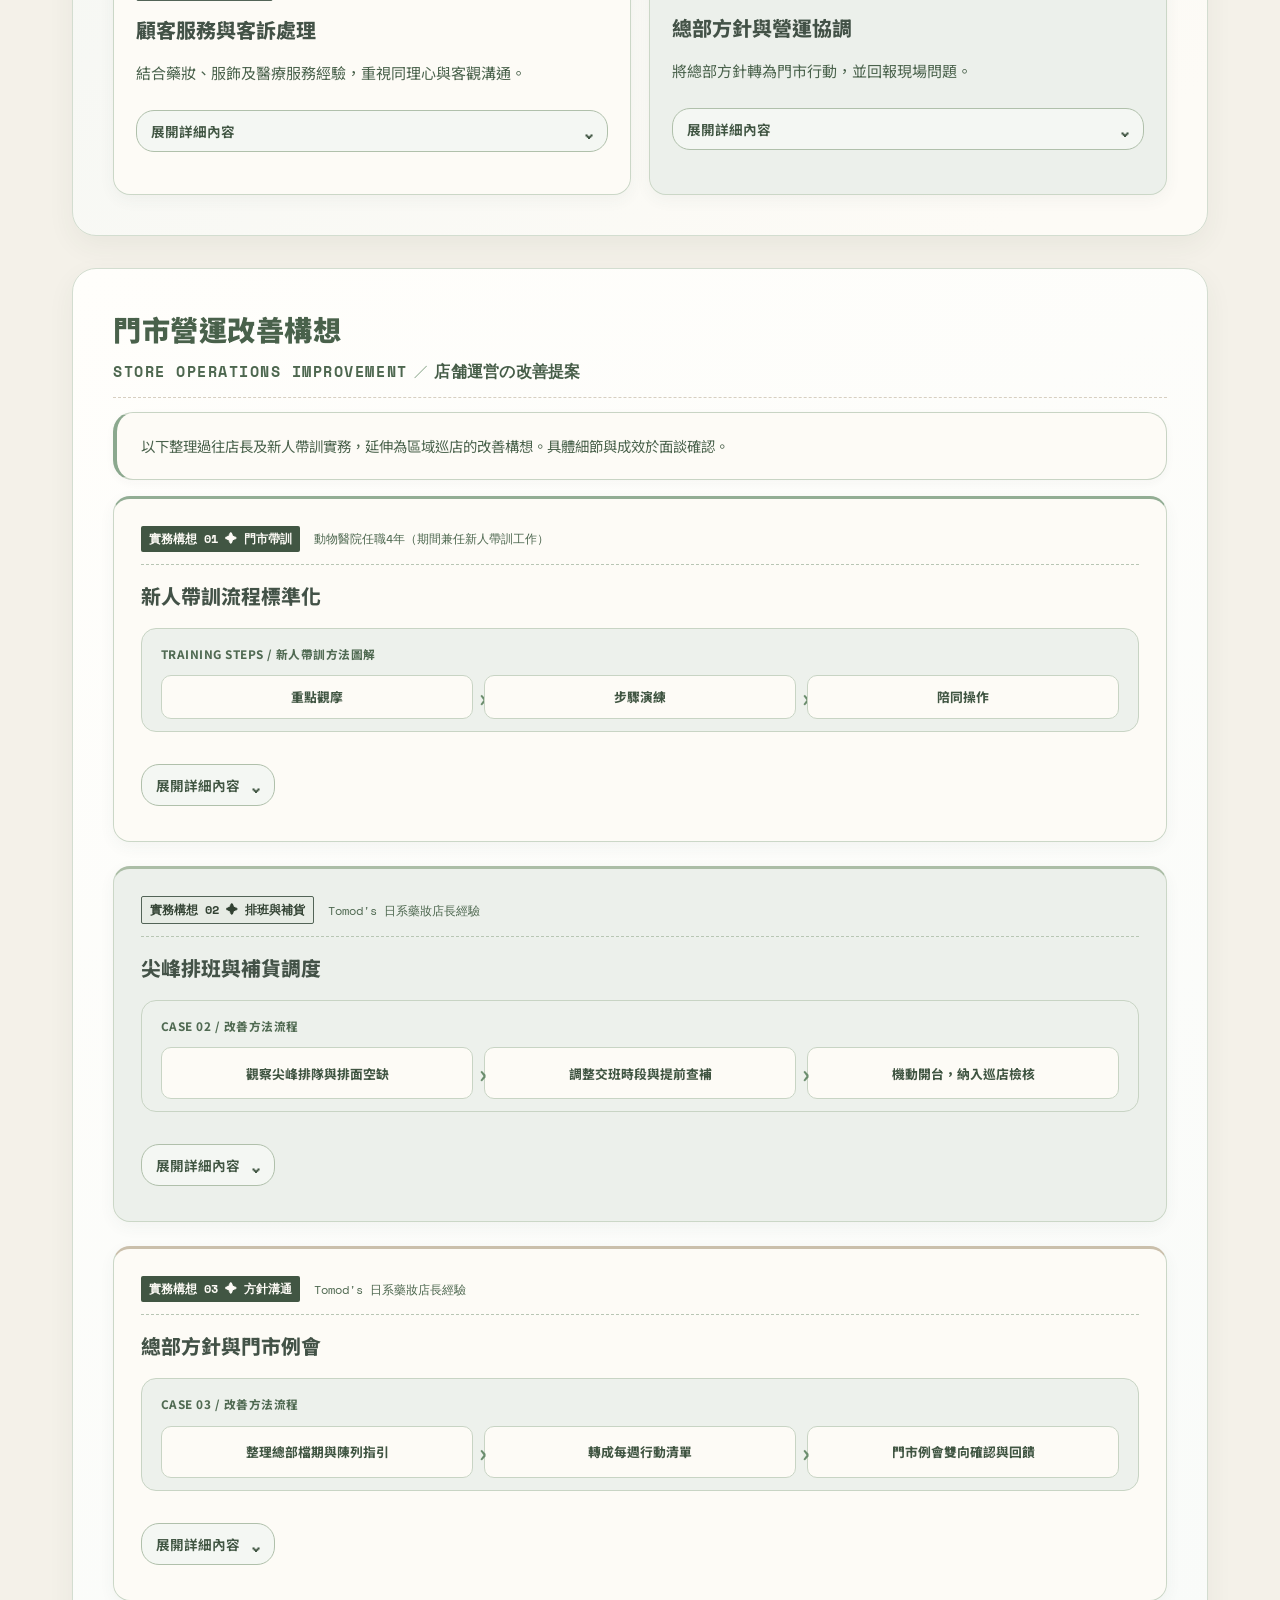
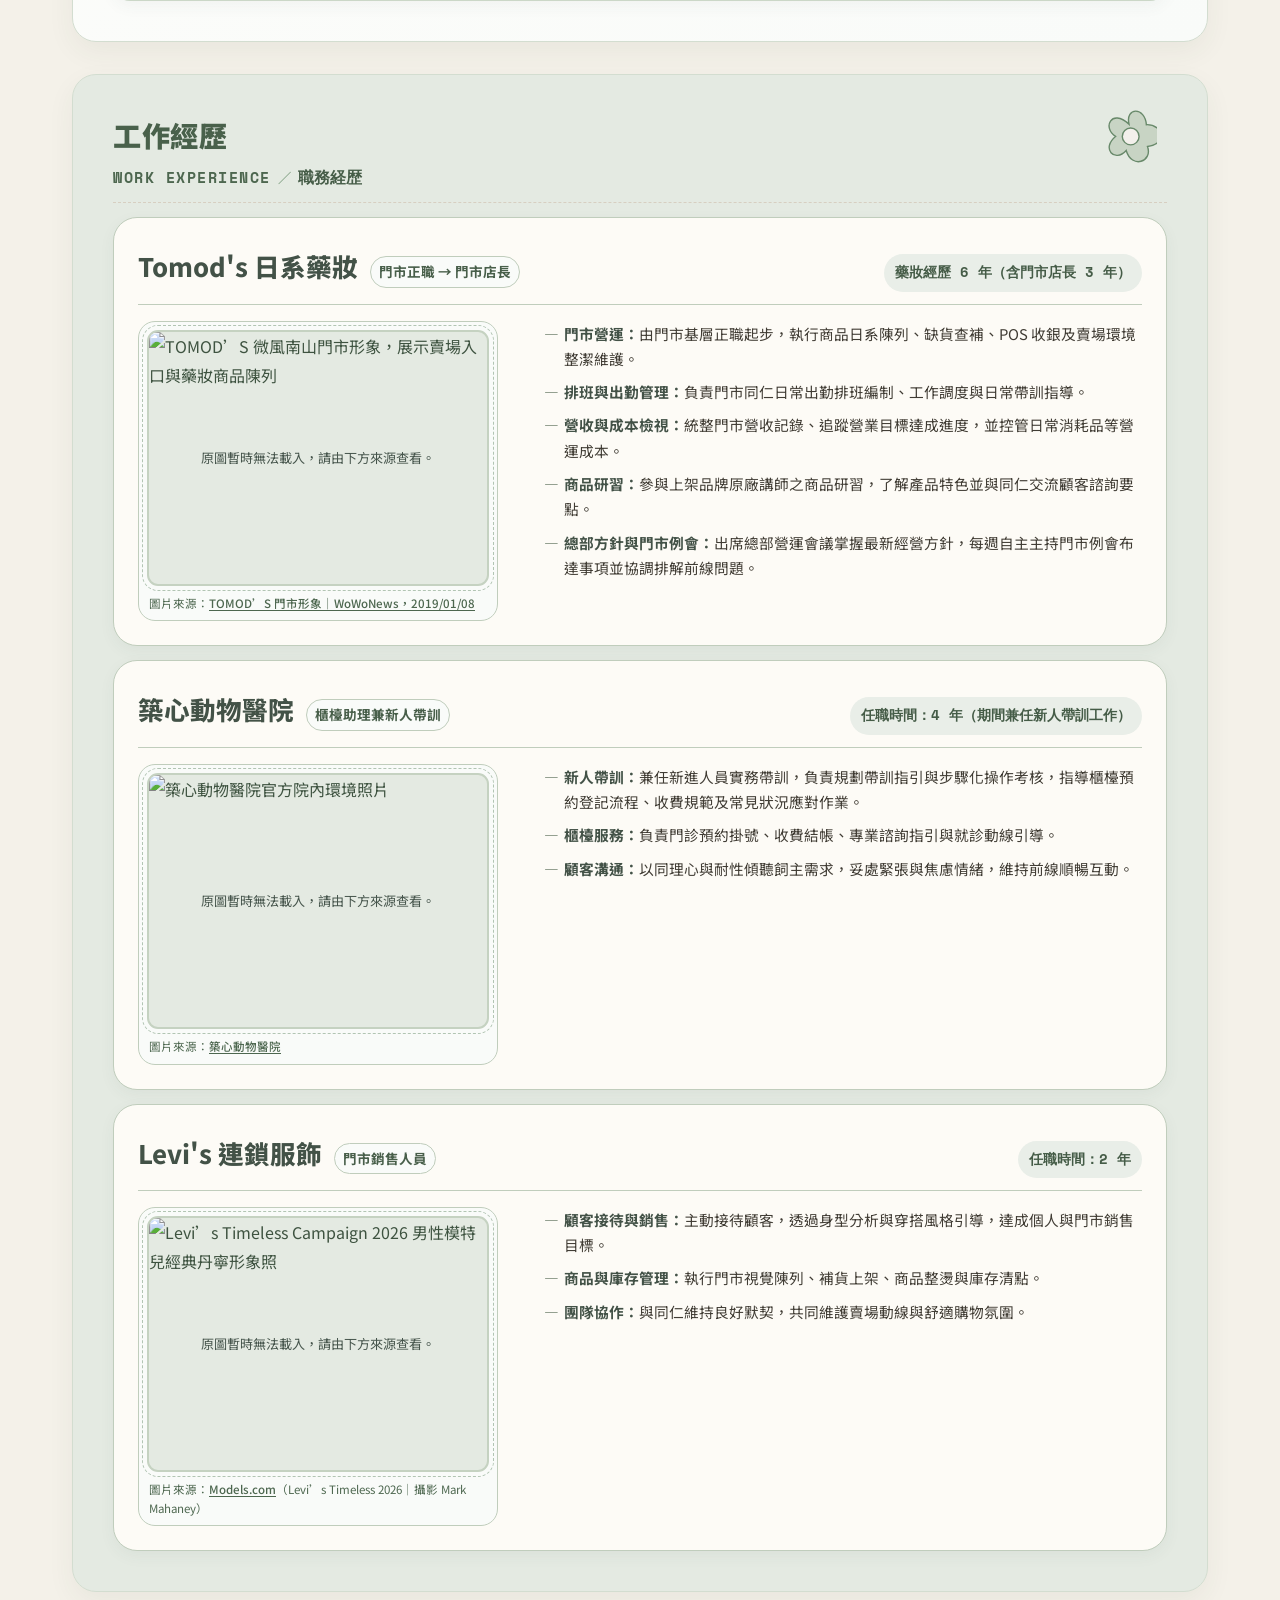
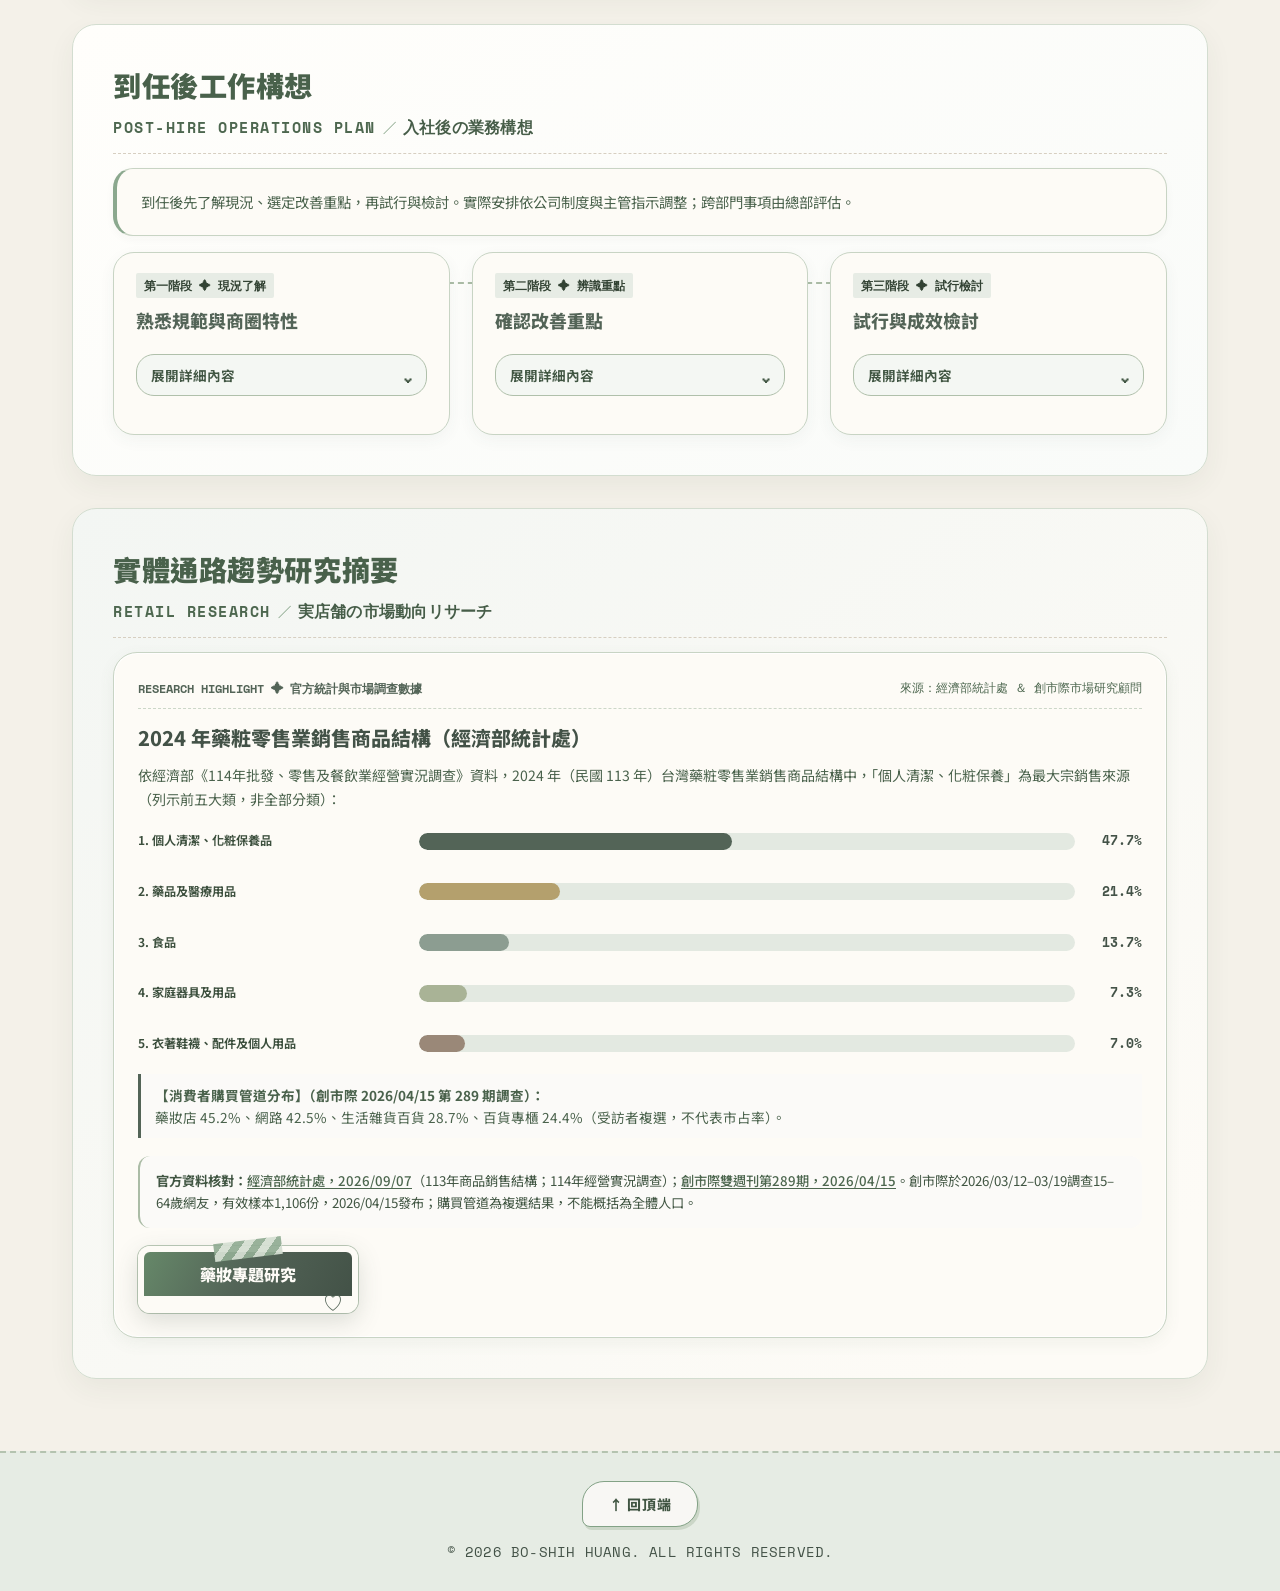
==== commit 39ef72e6: "Fix reading hint to inherit a single live animation clock and section-specific prompts" ====
--- a/index.html
+++ b/index.html
@@ -7,8 +7,8 @@
   <link rel="icon" href="favicon.ico" type="image/x-icon">
   <meta name="viewport" content="width=device-width, initial-scale=1.0">
   <script src="assets/view-router.js"></script>
-  <link rel="stylesheet" href="assets/ai-assistant.css?v=20261125-reading-assistant">
-  <script src="assets/ai-assistant.js?v=20261125-reading-assistant" defer></script>
+  <link rel="stylesheet" href="assets/ai-assistant.css?v=20261125-shared-bubble">
+  <script src="assets/ai-assistant.js?v=20261125-shared-bubble" defer></script>
 
   <title>黃博詩 ｜ 個人應徵作品集 ✦ 應徵目標：台灣松本清 區域營運經理</title>
   <meta name="description" content="黃博詩個人應徵作品集，介紹台灣松本清區域營運經理應徵動機、工作經歷、營運構想與藥妝專題研究。學歷及聯絡方式請見個人及聯絡資訊頁。">
--- a/assets/ai-assistant.css
+++ b/assets/ai-assistant.css
@@ -445,10 +445,17 @@
 
 /* Reading assistant: both visual elements share exactly one floating transform. */
 @media screen {
-  .bs-ai-root .bs-ai-dock {position:relative;display:flex;justify-content:flex-end;animation:bs-ai-float 2.7s ease-in-out infinite;}
-  .bs-ai-root .bs-ai-dock .bs-ai-launcher-face {animation:none;transform:none;}
-  .bs-ai-root .bs-ai-dock:hover,.bs-ai-root .bs-ai-dock:focus-within,.bs-ai-root--open .bs-ai-dock {animation:none;transform:none;}
-  .bs-ai-root .bs-ai-dock .bs-ai-launcher:active .bs-ai-launcher-face {transform:none;}
+  /* One inherited, interpolated displacement; the clickable boxes stay stationary. */
+  .bs-ai-root .bs-ai-dock {position:relative;display:flex;justify-content:flex-end;--bs-reading-y:0px;animation:bs-reading-shared-float 2.7s ease-in-out infinite;}
+  .bs-ai-root .bs-ai-dock .bs-ai-launcher-face,
+  .bs-ai-root .bs-ai-dock .bs-ai-guide-face,
+  .bs-ai-root .bs-ai-dock .bs-ai-launcher:hover .bs-ai-launcher-face,
+  .bs-ai-root .bs-ai-dock .bs-ai-launcher:focus-visible .bs-ai-launcher-face,
+  .bs-ai-root .bs-ai-dock .bs-ai-launcher:active .bs-ai-launcher-face {animation:none;transform:translateY(var(--bs-reading-y));transition:none;}
+  .bs-ai-root .bs-ai-dock:hover,
+  .bs-ai-root .bs-ai-dock:has(:focus-visible) {animation-play-state:paused;}
+  .bs-ai-root--open .bs-ai-dock {animation:none;--bs-reading-y:0px;}
+  @keyframes bs-reading-shared-float {0%,100%{--bs-reading-y:0px;}50%{--bs-reading-y:-6px;}}
   .bs-ai-root .bs-ai-guide-hint {bottom:calc(100% + 11px);transform:none;transition:opacity .6s ease,visibility 0s linear .6s;}
   .bs-ai-root .bs-ai-guide-hint.is-visible {transform:none;transition:opacity .4s ease,visibility 0s;}
   .bs-ai-root .bs-ai-reset {flex-shrink:0;white-space:nowrap;border:1px solid #a9b7a3;border-radius:8px;background:#fdfbf6;color:#435247;font-size:11px;font-weight:650;min-height:36px;padding:6px 7px;}
@@ -471,5 +478,16 @@
   .bs-reading-highlight {outline:2px solid #8d9f88;outline-offset:3px;animation:bs-reading-glow 2.6s ease-out both;}
   @keyframes bs-reading-glow {0%,65%{outline-color:#8d9f88;box-shadow:0 0 0 5px rgba(141,159,136,.17);}100%{outline-color:transparent;box-shadow:none;}}
   @media(max-width:345px){.bs-ai-root .bs-ai-header-icon{display:none;}.bs-ai-root .bs-ai-title{font-size:13px;}.bs-ai-root .bs-ai-kicker{font-size:8px;}.bs-ai-root .bs-ai-close{width:36px;height:36px;flex-basis:36px;}.bs-ai-root .bs-ai-reset{font-size:10px;}}
-  @media(prefers-reduced-motion:reduce){.bs-ai-root .bs-ai-dock{animation:none!important;transform:none!important;}.bs-reading-highlight{animation:none!important;box-shadow:none;}}
+  @media(prefers-reduced-motion:reduce){ .bs-ai-root .bs-ai-dock{animation:none!important;--bs-reading-y:0px;} .bs-ai-root .bs-ai-dock :is(.bs-ai-launcher-face,.bs-ai-guide-face){animation:none!important;transform:none!important;}.bs-reading-highlight{animation:none!important;box-shadow:none;}}
 }
+
+@media screen {
+  .bs-ai-root .bs-ai-dock .bs-ai-guide-hint {padding:0;border:0;background:transparent;box-shadow:none;overflow:visible;animation:none;}
+  .bs-ai-root .bs-ai-dock .bs-ai-guide-hint::after {display:none;}
+  .bs-ai-root .bs-ai-guide-face {position:relative;display:inline-flex;align-items:center;justify-content:center;padding:6px 10px;border:1px solid #a7b6a2;border-radius:10px 10px 3px 10px;background:#fdfbf6;box-shadow:0 3px 8px #53645712;}
+  .bs-ai-root .bs-ai-guide-face::after {content:"";position:absolute;bottom:-5px;right:7px;width:8px;height:8px;background:#fdfbf6;border-right:1px solid #a7b6a2;border-bottom:1px solid #a7b6a2;transform:skewY(35deg);pointer-events:none;}
+  .bs-ai-root .bs-ai-guide-hint::before {content:"";position:absolute;inset:-6px 0 0;pointer-events:auto;}
+}
+
+/* The two visible faces inherit the same value from the dock at every frame. */
+@property --bs-reading-y {syntax:"<length>";inherits:true;initial-value:0px;}
--- a/assets/portfolio-polish.css
+++ b/assets/portfolio-polish.css
@@ -2901,7 +2901,7 @@
     z-index:800;box-sizing:border-box;width:min(calc(100% - 24px),560px);
     display:grid!important;grid-template-columns:44px minmax(0,1fr) 44px auto;
     grid-template-rows:44px 3px;align-items:center;gap:0 5px;padding:0 6px 3px!important;
-    background:rgba(253,251,246,.20)!important;
+    background:rgba(253,251,246,.05)!important;
     -webkit-backdrop-filter:blur(12px);backdrop-filter:blur(12px);
     border:1px solid #bdb5a6!important;border-radius:13px;
     box-shadow:0 2px 9px rgba(43,58,45,.06);color:#435247;
@@ -3060,3 +3060,112 @@
     background-color:var(--natural-sage)!important;
   }
 }
+
+/* 95% transparency applies only to the navigation surfaces, not their
+   buttons. Use one backdrop blur per surface; preserve the original key
+   colors and the research index button's active/hover states. */
+@media screen {
+  body.page-home.page-desktop nav.home-keycap-strip {
+    background:transparent !important;
+    -webkit-backdrop-filter:none !important;
+    backdrop-filter:none !important;
+  }
+  body.page-home.page-desktop nav.home-keycap-strip [data-keycap-marquee].keycap-marquee,
+  body.page-home.page-desktop nav.home-keycap-strip [data-keycap-marquee].keycap-marquee.is-reading-section {
+    background:rgba(253,251,246,.05) !important;
+    -webkit-backdrop-filter:blur(12px) !important;
+    backdrop-filter:blur(12px) !important;
+  }
+  body.page-home nav.home-keycap-strip [data-keycap-marquee] .keycap-marquee__group a.nav-btn-mk {
+    opacity:1 !important;
+  }
+}
+
+/* Compact editorial table of contents: three horizontal groups rather than
+   three equal-height cards. Preserve all eleven source anchors and the HUD. */
+@media screen {
+  body.page-trend .reader-guide {
+    gap:8px;
+    padding:clamp(12px,1.5vw,18px);
+  }
+  body.page-trend .reader-guide .reader-index-grid {
+    grid-template-columns:minmax(0,1fr);
+    gap:7px;
+  }
+  body.page-trend .reader-guide .reader-index-group {
+    display:grid;
+    grid-template-columns:minmax(160px,190px) minmax(0,1fr);
+    grid-template-rows:auto auto;
+    align-content:center;
+    align-items:center;
+    column-gap:14px;
+    row-gap:2px;
+    padding:8px 12px;
+    border-radius:12px;
+    box-shadow:none;
+  }
+  body.page-trend .reader-guide .reader-index-heading {
+    grid-column:1;grid-row:1;
+    align-self:end;
+    gap:7px;
+    font-size:1rem;
+  }
+  body.page-trend .reader-guide .reader-index-number {font-size:1.35rem;}
+  body.page-trend .reader-guide .reader-index-english {
+    grid-column:1;grid-row:2;align-self:start;
+    margin:0!important;
+    font-size:.66rem;
+  }
+  body.page-trend .reader-guide .reader-index-list {
+    grid-column:2;grid-row:1/3;
+    display:flex;flex-wrap:wrap;align-items:center;gap:5px;
+    min-width:0;border:0;
+  }
+  body.page-trend .reader-guide .reader-index-list > li {min-width:0;max-width:100%;}
+  body.page-trend .reader-guide .reader-index-link {
+    box-sizing:border-box;
+    min-height:44px;min-width:44px;
+    gap:6px;padding:5px 9px;
+    background:#fdfbf6;
+    border:1px solid #b9c7b5;
+    border-radius:8px;
+    font-size:.84rem;
+    line-height:1.35;
+    transition:background-color .2s ease,color .2s ease;
+  }
+  body.page-trend .reader-guide .reader-index-link:is(:hover,:focus-visible) {
+    background:#e1e8dc;transform:none;
+  }
+  body.page-trend .reader-guide .reader-index-link[aria-current="location"] {
+    background:#d9e1d5;
+    border-color:#85a387;
+    color:#35463b!important;
+  }
+  body.page-trend .reader-guide .reader-index-link-name {min-width:0;overflow-wrap:anywhere;}
+  body.page-trend .reader-guide .reader-index-arrow {flex:none;margin-left:auto;font-size:1rem;}
+}
+@media screen and (max-width:900px) {
+  body.page-trend .reader-guide .reader-index-group {
+    grid-template-columns:minmax(0,1fr);
+    grid-template-rows:auto auto auto;
+    padding:9px;
+    row-gap:3px;
+  }
+  body.page-trend .reader-guide .reader-index-list {
+    grid-column:1;grid-row:3;
+    margin-top:3px!important;
+  }
+}
+@media screen and (max-width:540px) {
+  body.page-trend .reader-guide .reader-index-list {
+    display:grid;
+    grid-template-columns:repeat(2,minmax(0,1fr));
+    gap:5px;
+  }
+  body.page-trend .reader-guide .reader-index-link {
+    width:100%;
+    gap:4px;
+    padding:5px 6px;
+    font-size:.80rem;
+  }
+}
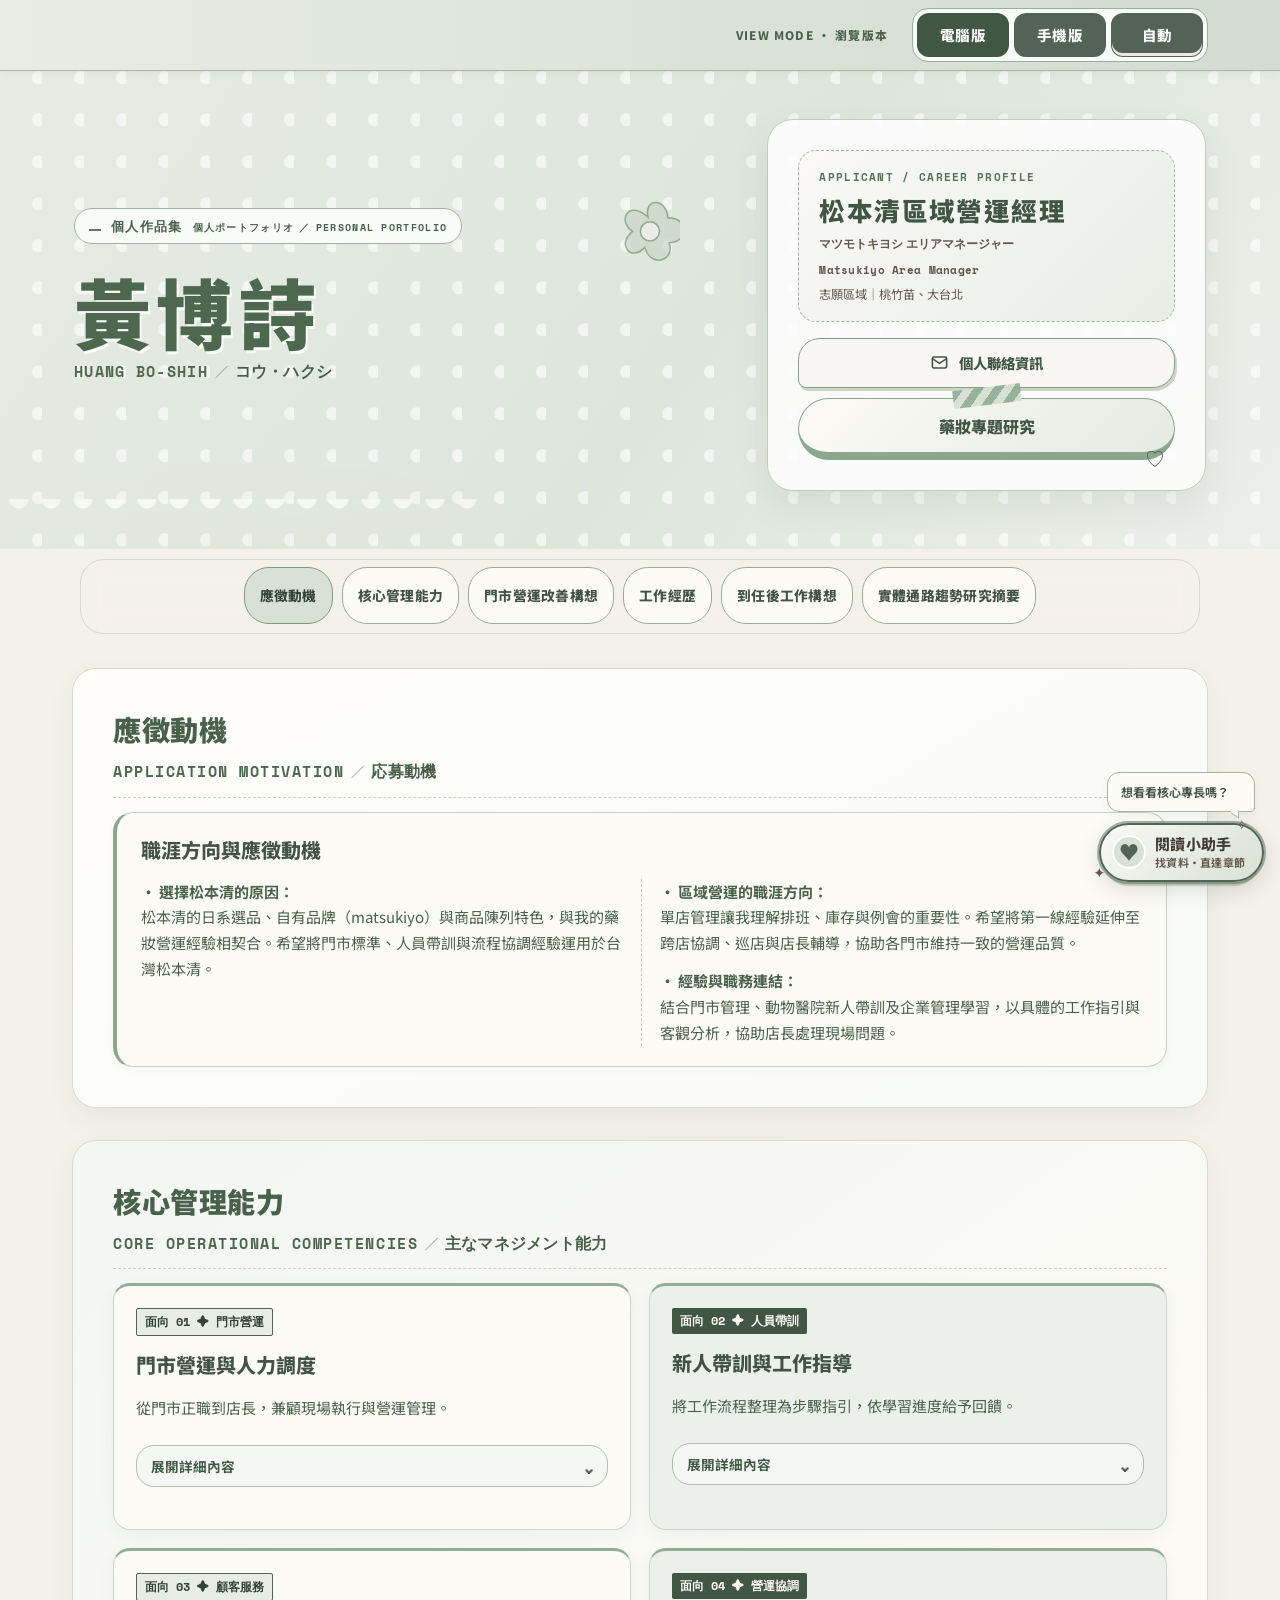
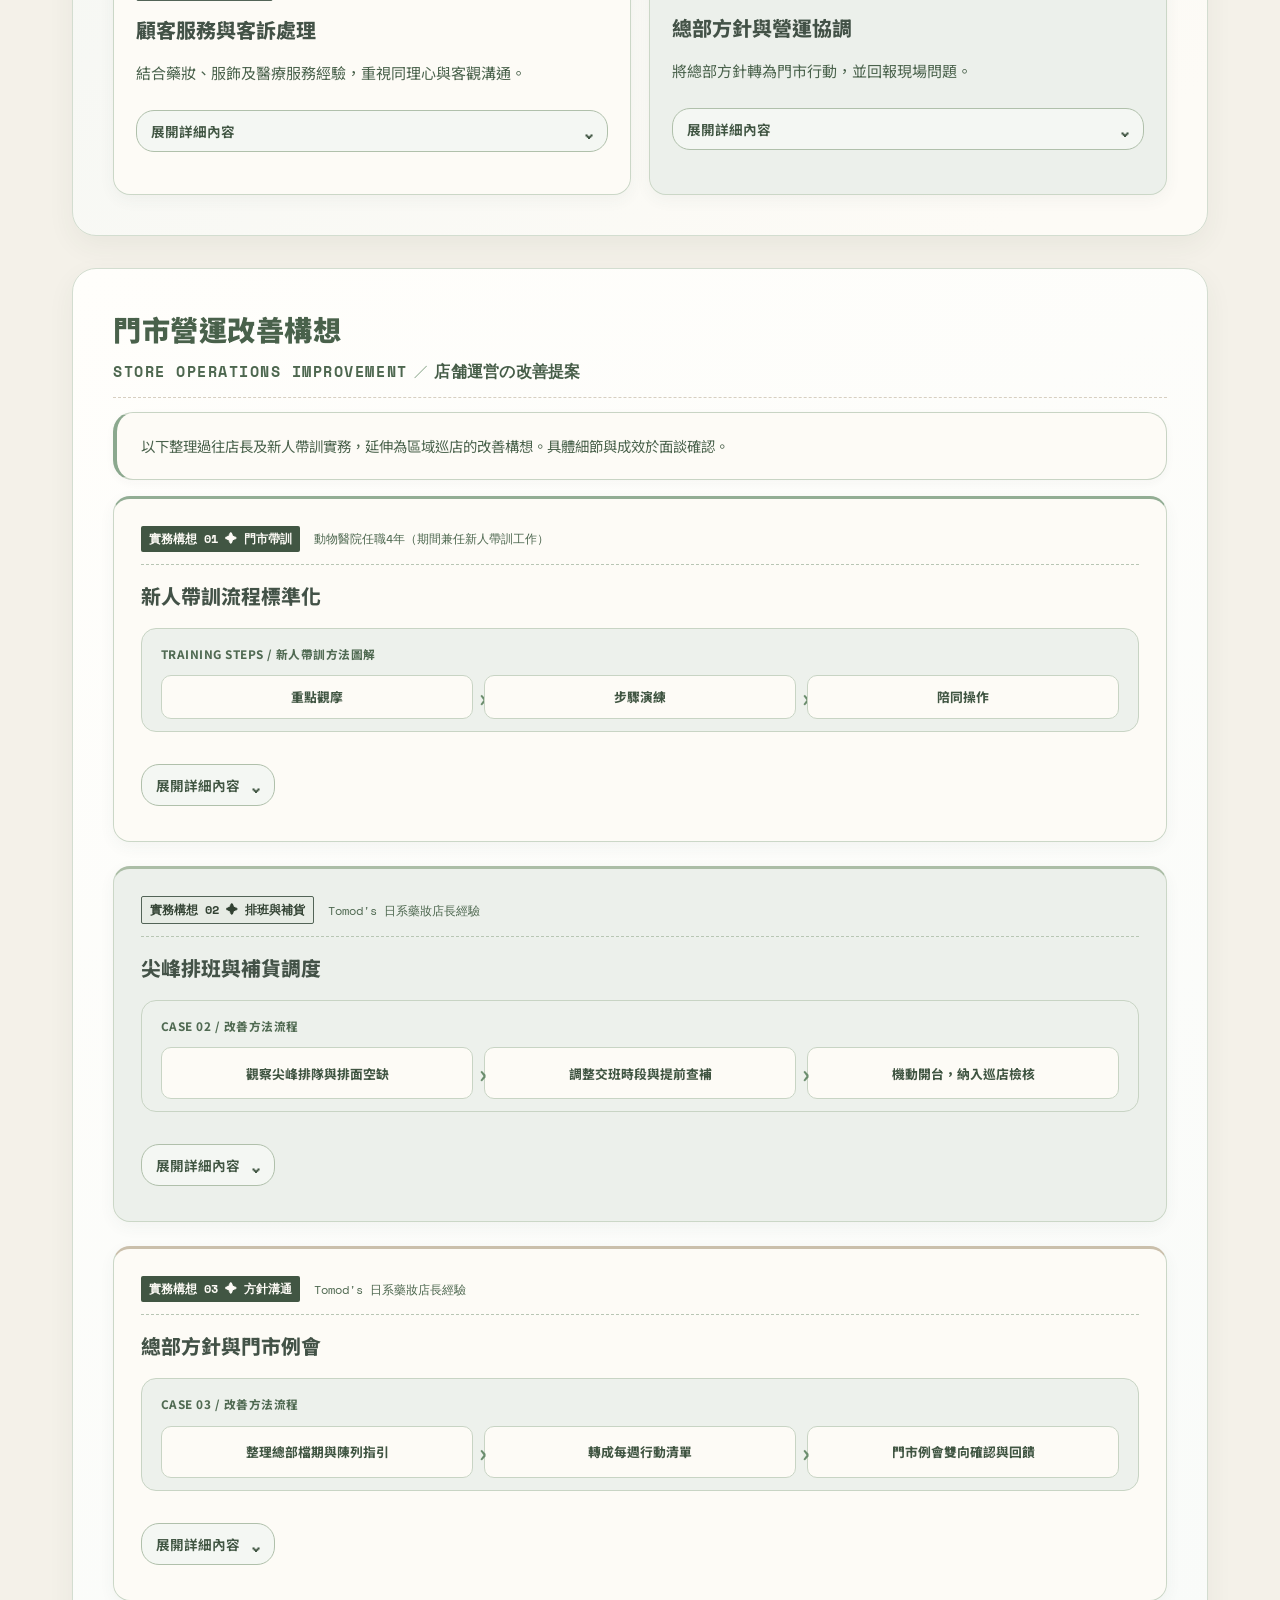
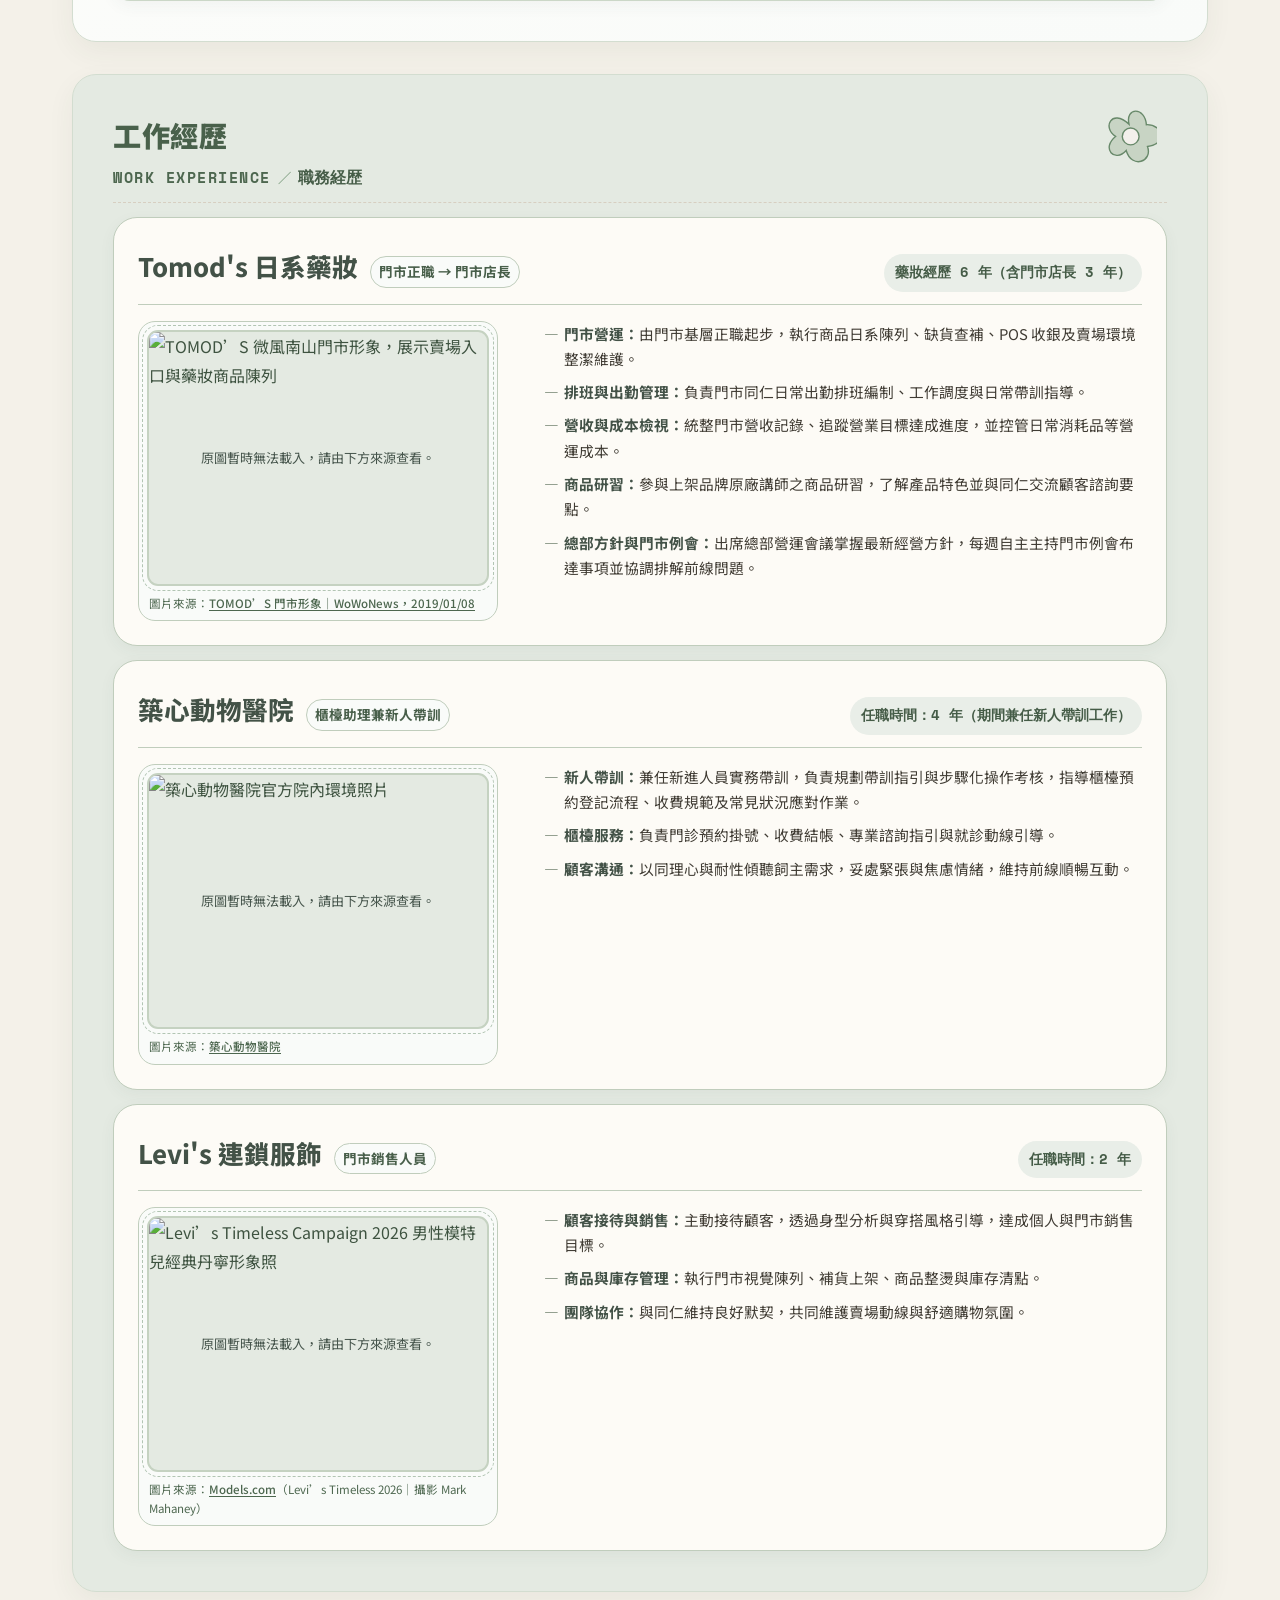
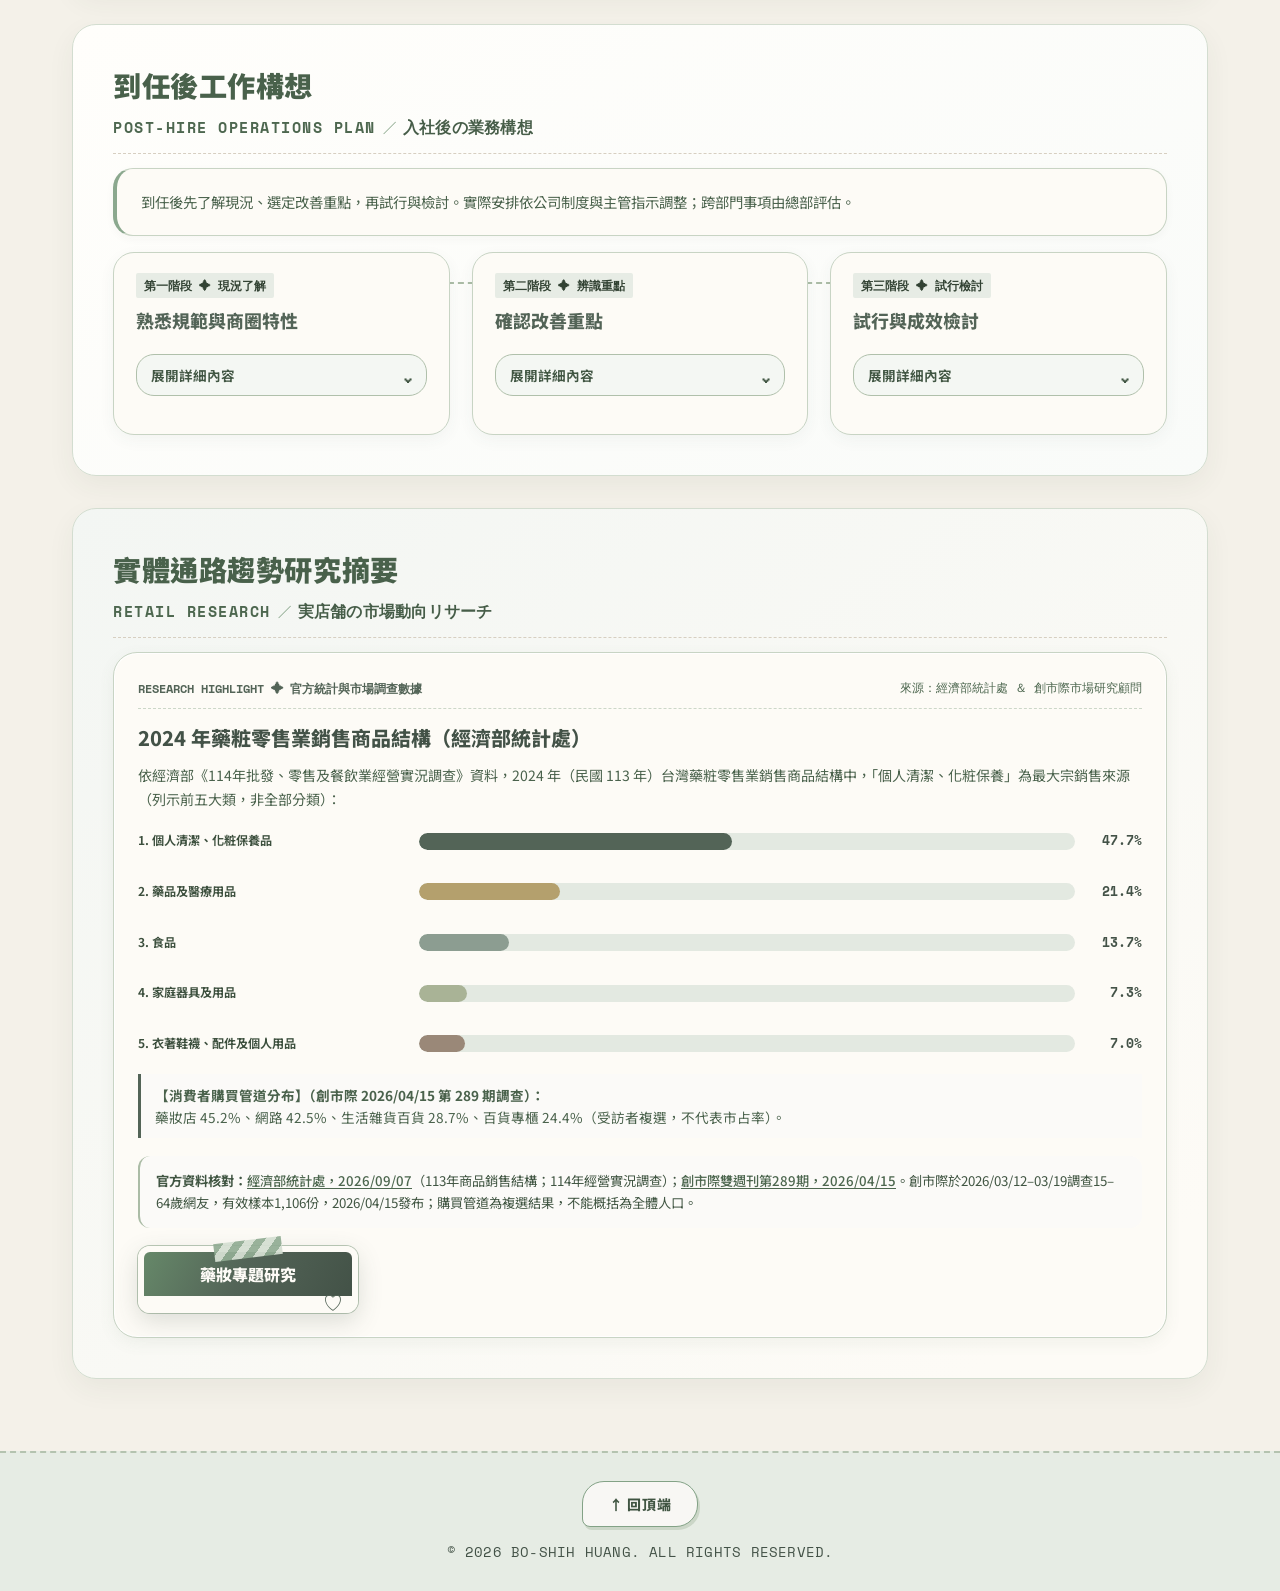
==== commit 64dad531: "Use approved passive randomized reading prompts and faster shared bubble timing" ====
--- a/index.html
+++ b/index.html
@@ -7,8 +7,8 @@
   <link rel="icon" href="favicon.ico" type="image/x-icon">
   <meta name="viewport" content="width=device-width, initial-scale=1.0">
   <script src="assets/view-router.js"></script>
-  <link rel="stylesheet" href="assets/ai-assistant.css?v=20261125-shared-bubble">
-  <script src="assets/ai-assistant.js?v=20261125-shared-bubble" defer></script>
+  <link rel="stylesheet" href="assets/ai-assistant.css?v=20261125-passive-bubble">
+  <script src="assets/ai-assistant.js?v=20261125-passive-bubble" defer></script>
 
   <title>黃博詩 ｜ 個人應徵作品集 ✦ 應徵目標：台灣松本清 區域營運經理</title>
   <meta name="description" content="黃博詩個人應徵作品集，介紹台灣松本清區域營運經理應徵動機、工作經歷、營運構想與藥妝專題研究。學歷及聯絡方式請見個人及聯絡資訊頁。">
--- a/assets/ai-assistant.css
+++ b/assets/ai-assistant.css
@@ -411,8 +411,8 @@
     opacity:1;
     visibility:visible;
     transform:translateY(0);
-    pointer-events:auto;
-    transition:opacity .4s ease,transform .4s ease,visibility 0s;
+    pointer-events:none;
+    transition:opacity .3s ease,transform .3s ease,visibility 0s;
   }
   .bs-ai-root .bs-ai-guide-hint::after {
     content:"";
@@ -435,6 +435,7 @@
     background:#536457;
     animation:bs-ai-guide-blink .8s steps(1) infinite;
   }
+  .bs-ai-root .bs-ai-guide-cursor[hidden] {display:none!important;}
   .bs-ai-root--open .bs-ai-guide-hint {visibility:hidden!important;opacity:0!important;transition:none!important;pointer-events:none!important;}
   @keyframes bs-ai-guide-blink {50%{opacity:0;}}
   @media (prefers-reduced-motion:reduce) {
@@ -452,12 +453,12 @@
   .bs-ai-root .bs-ai-dock .bs-ai-launcher:hover .bs-ai-launcher-face,
   .bs-ai-root .bs-ai-dock .bs-ai-launcher:focus-visible .bs-ai-launcher-face,
   .bs-ai-root .bs-ai-dock .bs-ai-launcher:active .bs-ai-launcher-face {animation:none;transform:translateY(var(--bs-reading-y));transition:none;}
-  .bs-ai-root .bs-ai-dock:hover,
-  .bs-ai-root .bs-ai-dock:has(:focus-visible) {animation-play-state:paused;}
+  .bs-ai-root .bs-ai-dock:has(.bs-ai-launcher:hover),
+  .bs-ai-root .bs-ai-dock:has(.bs-ai-launcher:focus-visible) {animation-play-state:paused;}
   .bs-ai-root--open .bs-ai-dock {animation:none;--bs-reading-y:0px;}
   @keyframes bs-reading-shared-float {0%,100%{--bs-reading-y:0px;}50%{--bs-reading-y:-6px;}}
-  .bs-ai-root .bs-ai-guide-hint {bottom:calc(100% + 11px);transform:none;transition:opacity .6s ease,visibility 0s linear .6s;}
-  .bs-ai-root .bs-ai-guide-hint.is-visible {transform:none;transition:opacity .4s ease,visibility 0s;}
+  .bs-ai-root .bs-ai-guide-hint {bottom:calc(100% + 11px);transform:none;transition:opacity .4s ease,visibility 0s linear .4s;}
+  .bs-ai-root .bs-ai-guide-hint.is-visible {transform:none;transition:opacity .3s ease,visibility 0s;}
   .bs-ai-root .bs-ai-reset {flex-shrink:0;white-space:nowrap;border:1px solid #a9b7a3;border-radius:8px;background:#fdfbf6;color:#435247;font-size:11px;font-weight:650;min-height:36px;padding:6px 7px;}
   .bs-ai-root .bs-ai-header {gap:7px;padding:10px;}
   .bs-ai-root .bs-ai-header-icon {width:30px;height:30px;flex-basis:30px;font-size:18px;}
@@ -484,9 +485,12 @@
 @media screen {
   .bs-ai-root .bs-ai-dock .bs-ai-guide-hint {padding:0;border:0;background:transparent;box-shadow:none;overflow:visible;animation:none;}
   .bs-ai-root .bs-ai-dock .bs-ai-guide-hint::after {display:none;}
-  .bs-ai-root .bs-ai-guide-face {position:relative;display:inline-flex;align-items:center;justify-content:center;padding:6px 10px;border:1px solid #a7b6a2;border-radius:10px 10px 3px 10px;background:#fdfbf6;box-shadow:0 3px 8px #53645712;}
-  .bs-ai-root .bs-ai-guide-face::after {content:"";position:absolute;bottom:-5px;right:7px;width:8px;height:8px;background:#fdfbf6;border-right:1px solid #a7b6a2;border-bottom:1px solid #a7b6a2;transform:skewY(35deg);pointer-events:none;}
-  .bs-ai-root .bs-ai-guide-hint::before {content:"";position:absolute;inset:-6px 0 0;pointer-events:auto;}
+  .bs-ai-root .bs-ai-guide-face {position:relative;display:grid;grid-template-areas:"content";padding:10px 13px;font-size:12px;font-weight:650;line-height:1.5;border:1px solid #a7b6a2;border-radius:12px 12px 4px 12px;background:#fdfbf6;box-shadow:0 3px 8px #53645712;}
+  .bs-ai-root .bs-ai-guide-face::after {content:"";position:absolute;bottom:-5px;right:15px;width:8px;height:8px;background:#fdfbf6;border-right:1px solid #a7b6a2;border-bottom:1px solid #a7b6a2;transform:skewY(35deg);pointer-events:none;}
+  .bs-ai-root .bs-ai-guide-hint::before {display:none;}
+  .bs-ai-root .bs-ai-guide-hint {pointer-events:none!important;user-select:none;}
+  .bs-ai-root .bs-ai-guide-measure,.bs-ai-root .bs-ai-guide-typed {grid-area:content;text-align:left;white-space:nowrap;}
+  .bs-ai-root .bs-ai-guide-measure {visibility:hidden;}
 }
 
 /* The two visible faces inherit the same value from the dock at every frame. */
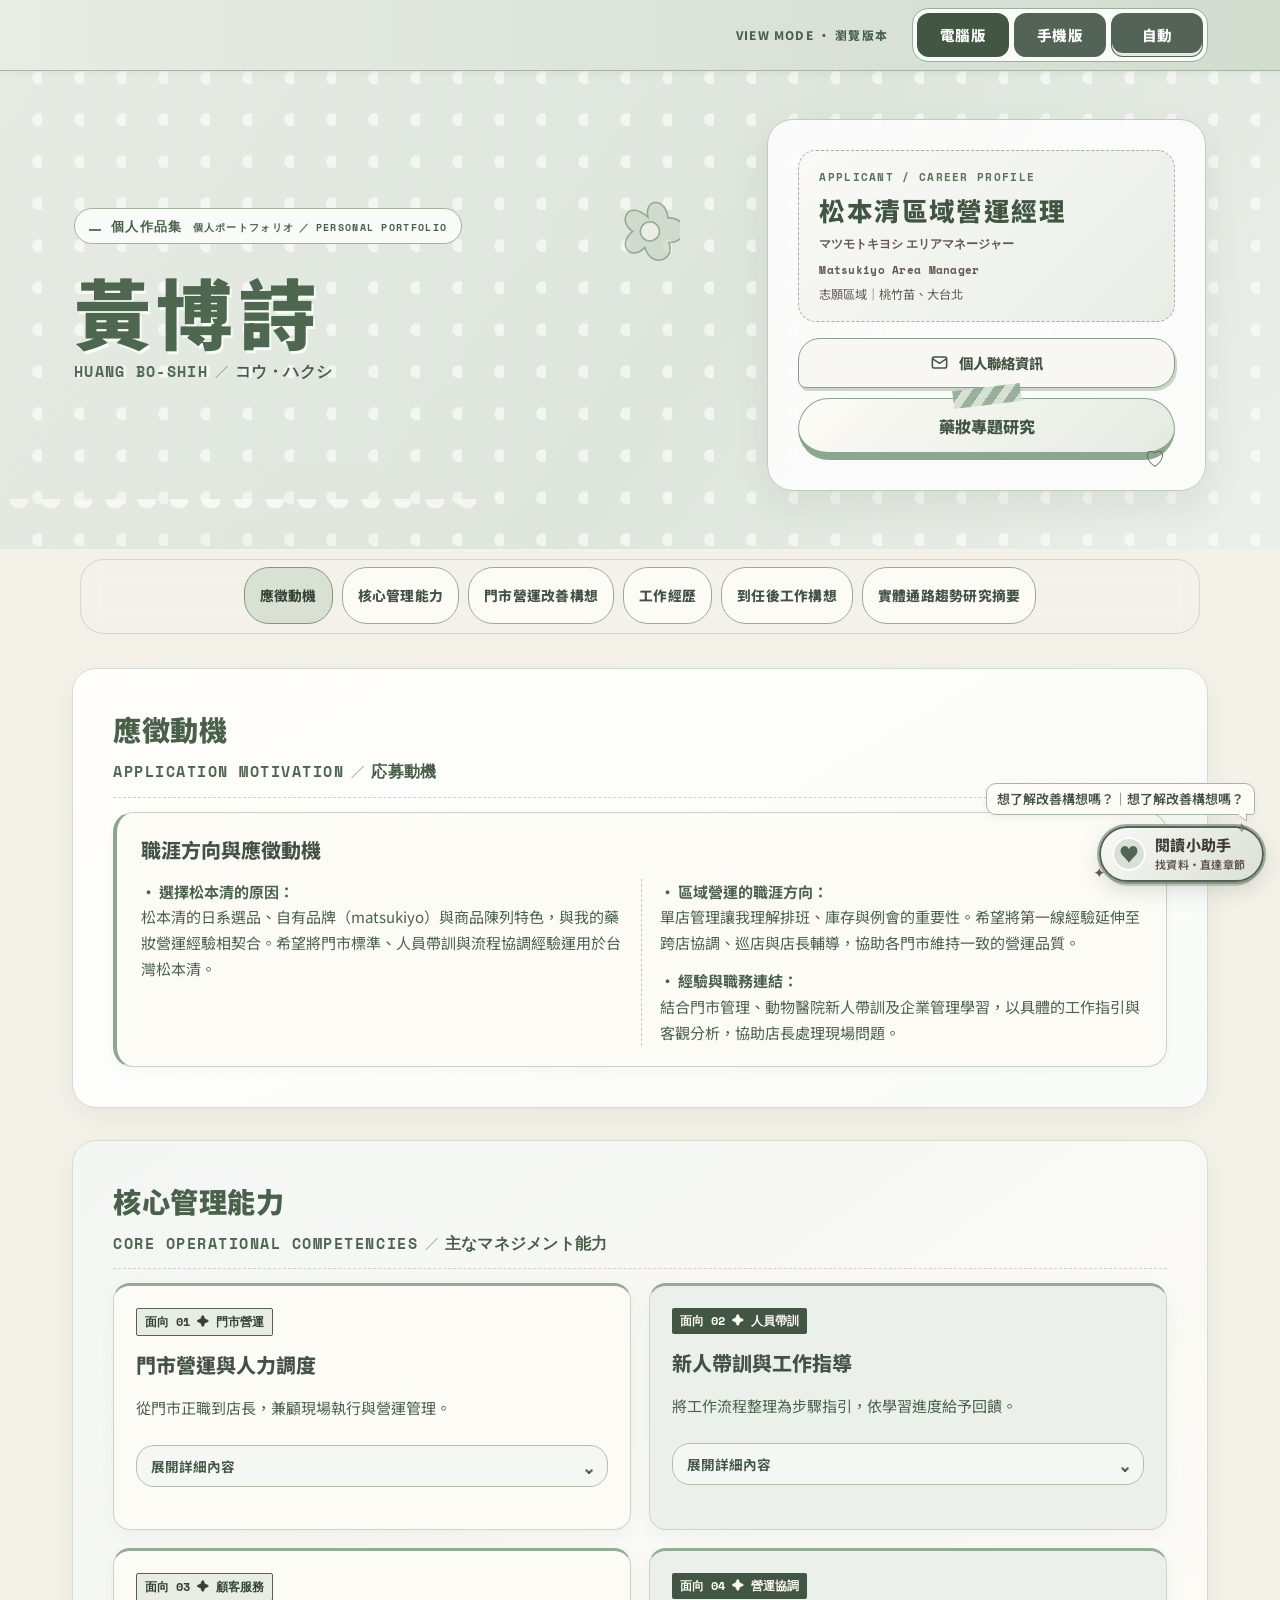
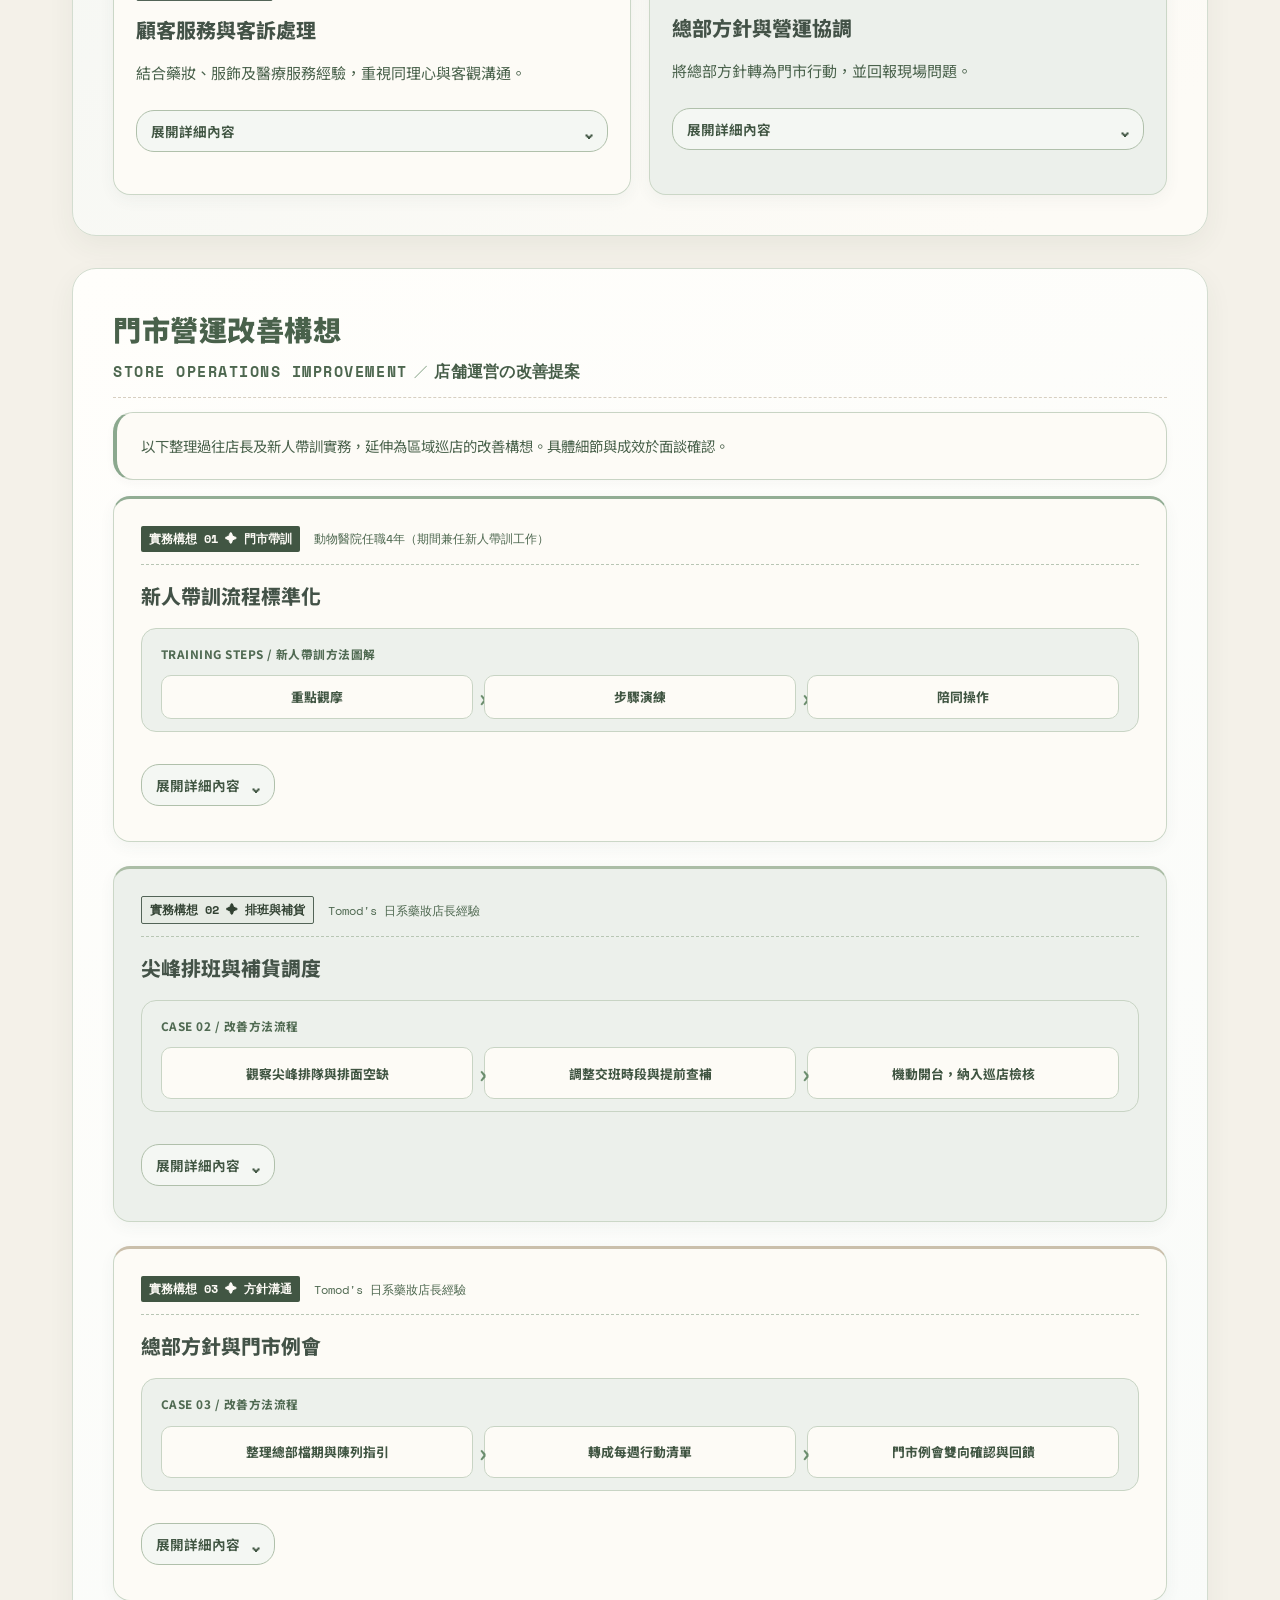
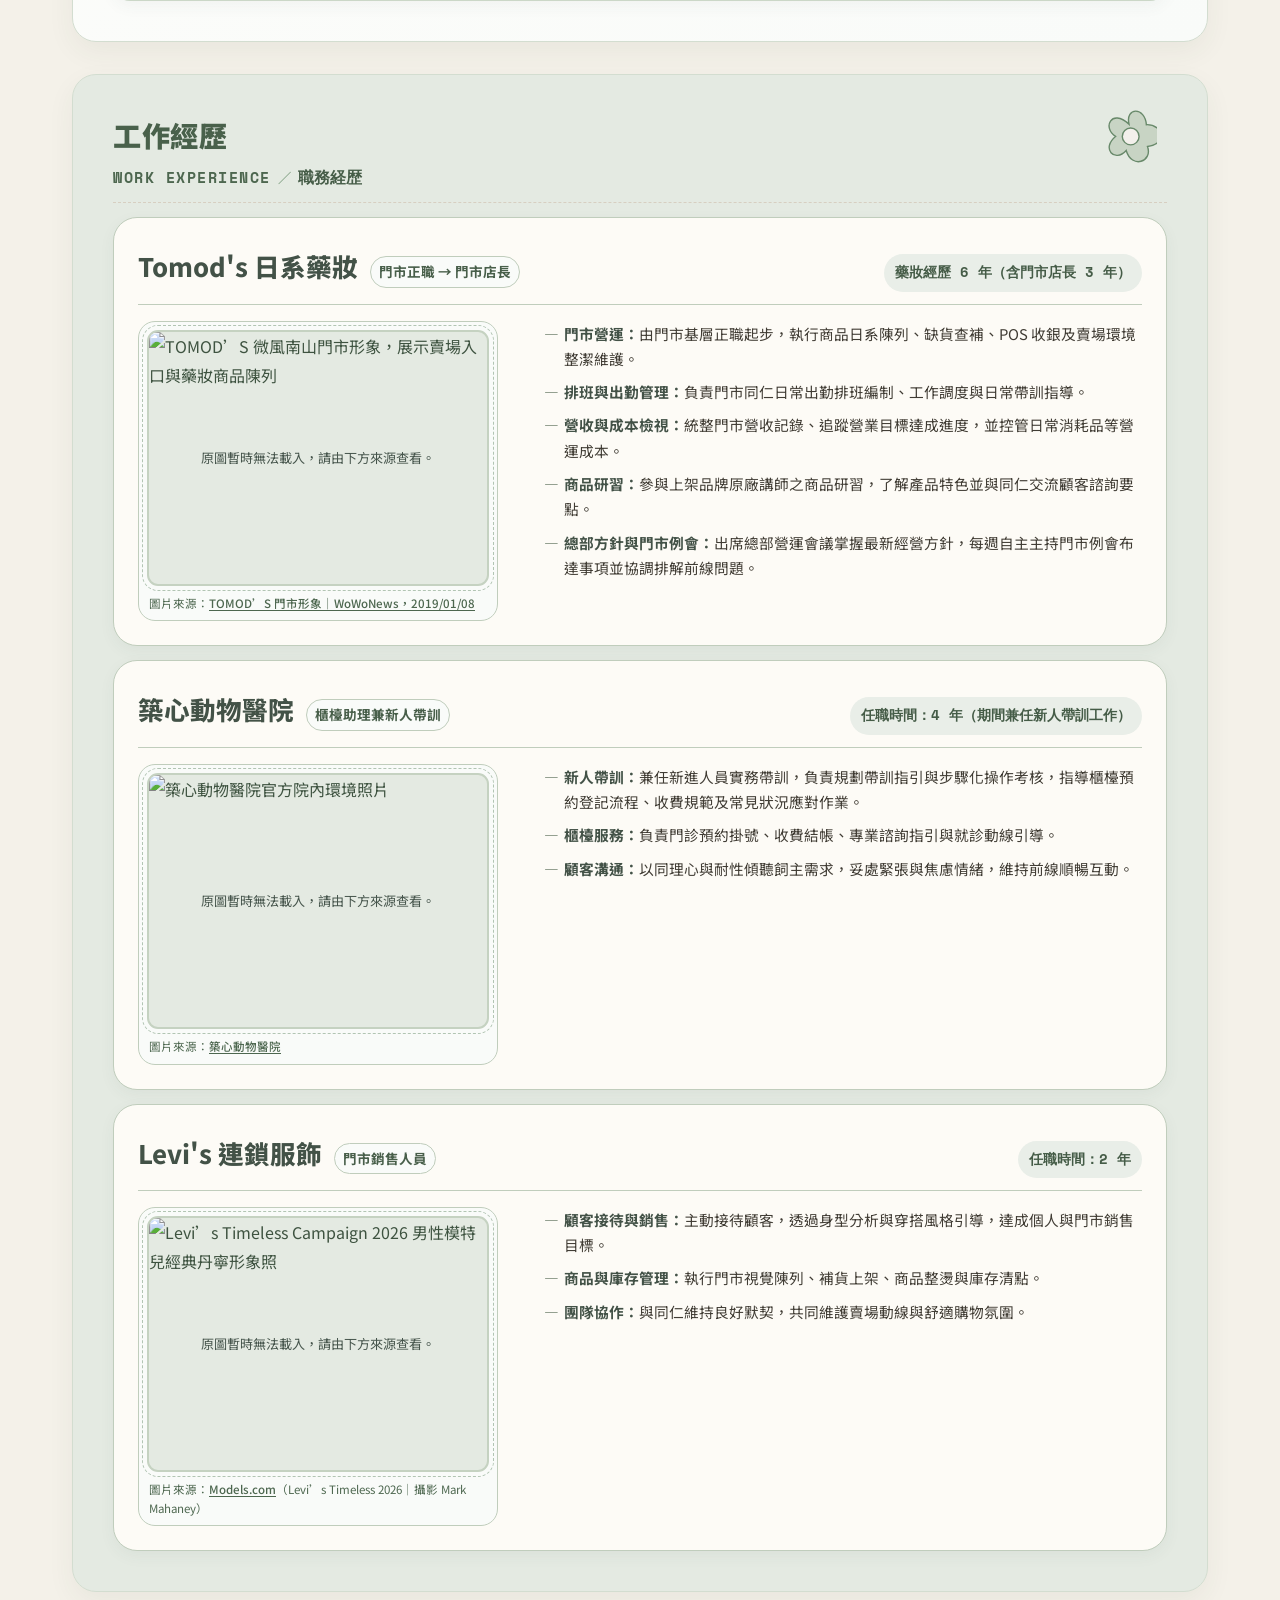
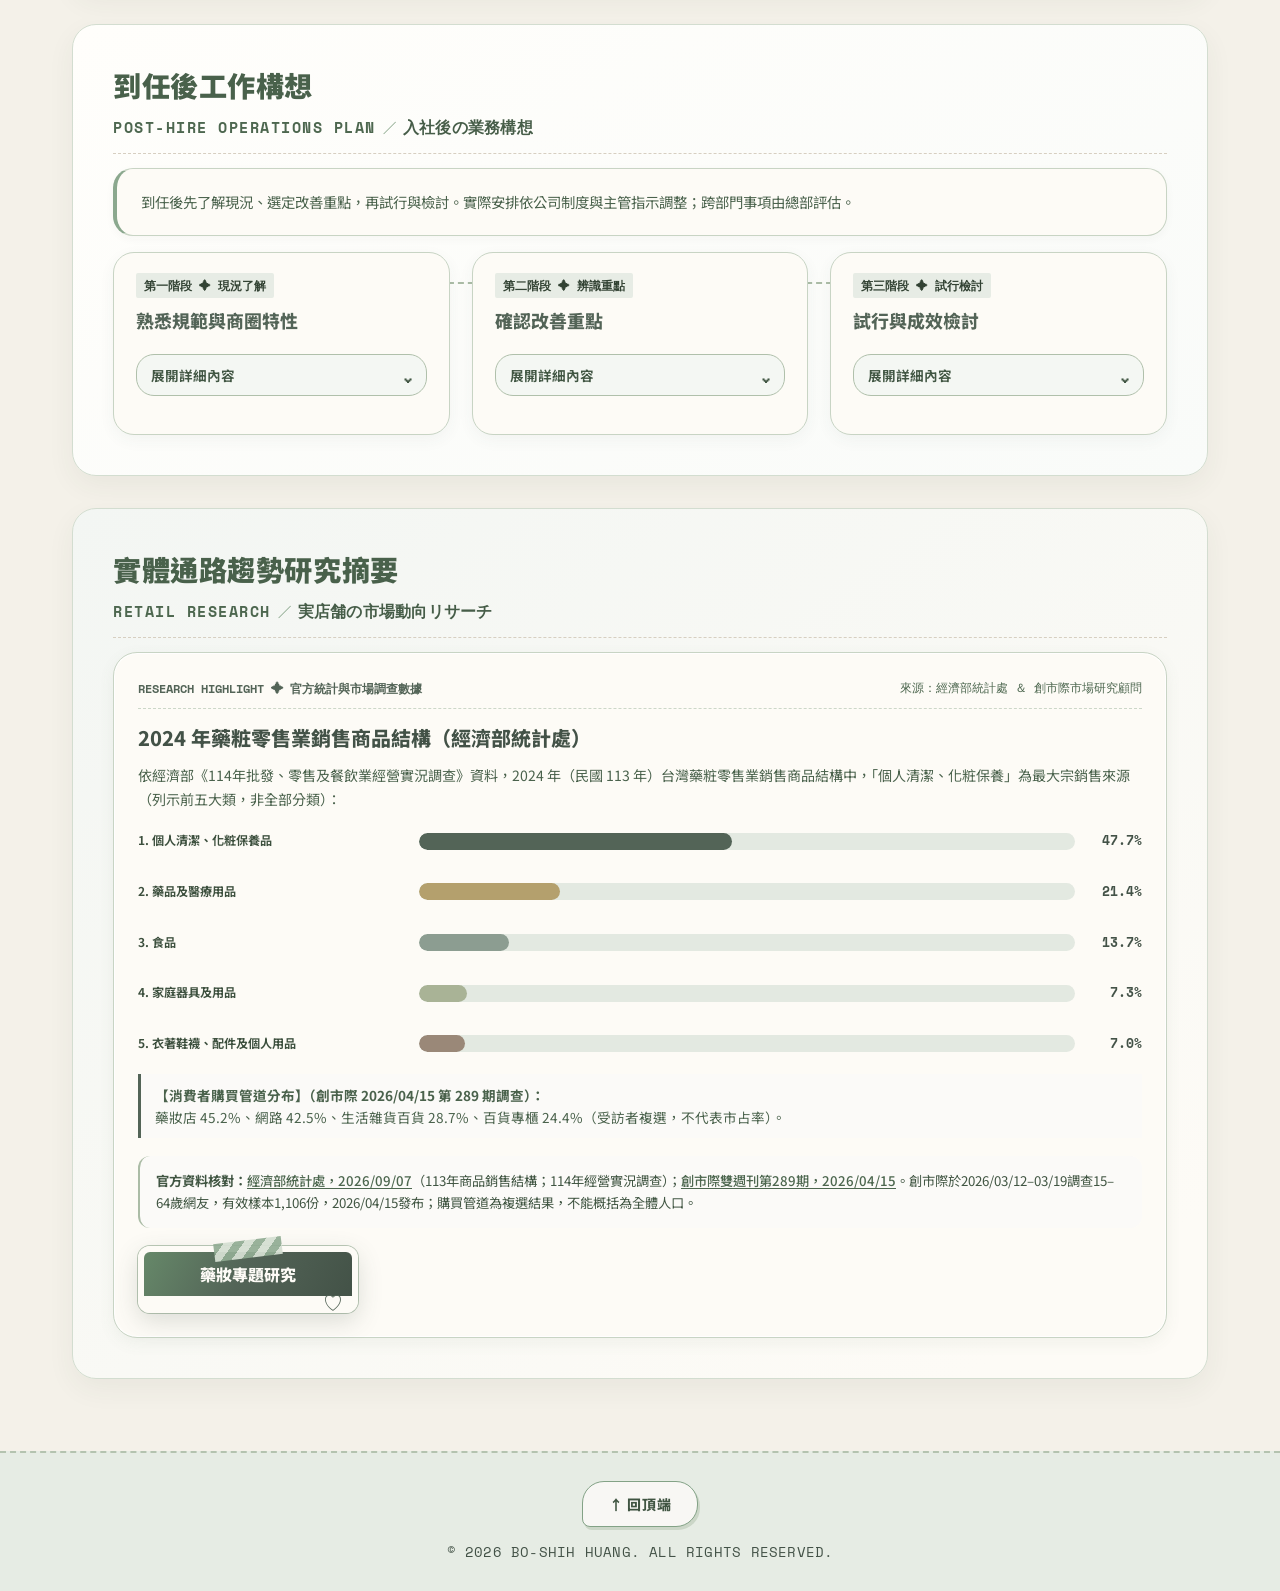
==== commit a3da0243: "Isolate reading widget from site-wide button motion and verify stable hit targets" ====
--- a/index.html
+++ b/index.html
@@ -7,8 +7,8 @@
   <link rel="icon" href="favicon.ico" type="image/x-icon">
   <meta name="viewport" content="width=device-width, initial-scale=1.0">
   <script src="assets/view-router.js"></script>
-  <link rel="stylesheet" href="assets/ai-assistant.css?v=20261125-passive-bubble">
-  <script src="assets/ai-assistant.js?v=20261125-passive-bubble" defer></script>
+  <link rel="stylesheet" href="assets/ai-assistant.css?v=20261126-isolated-motion">
+  <script src="assets/ai-assistant.js?v=20261125-shared-bubble" defer></script>
 
   <title>黃博詩 ｜ 個人應徵作品集 ✦ 應徵目標：台灣松本清 區域營運經理</title>
   <meta name="description" content="黃博詩個人應徵作品集，介紹台灣松本清區域營運經理應徵動機、工作經歷、營運構想與藥妝專題研究。學歷及聯絡方式請見個人及聯絡資訊頁。">
@@ -1193,7 +1193,7 @@
   <link rel="stylesheet" href="assets/mk-inspired.css">
   <link rel="stylesheet" href="assets/accessibility-overrides.css">
   <script src="assets/mk-inspired.js" defer></script>
-  <script src="assets/page-transitions.js?v=20261125-editorial" defer></script>
+  <script src="assets/page-transitions.js?v=20261126-isolated-motion" defer></script>
   <link rel="stylesheet" href="assets/career-images.css">
   <script src="assets/career-images.js" defer></script>
   <link rel="stylesheet" href="assets/retro-editorial.css">
--- a/assets/ai-assistant.css
+++ b/assets/ai-assistant.css
@@ -411,8 +411,8 @@
     opacity:1;
     visibility:visible;
     transform:translateY(0);
-    pointer-events:none;
-    transition:opacity .3s ease,transform .3s ease,visibility 0s;
+    pointer-events:auto;
+    transition:opacity .4s ease,transform .4s ease,visibility 0s;
   }
   .bs-ai-root .bs-ai-guide-hint::after {
     content:"";
@@ -453,12 +453,12 @@
   .bs-ai-root .bs-ai-dock .bs-ai-launcher:hover .bs-ai-launcher-face,
   .bs-ai-root .bs-ai-dock .bs-ai-launcher:focus-visible .bs-ai-launcher-face,
   .bs-ai-root .bs-ai-dock .bs-ai-launcher:active .bs-ai-launcher-face {animation:none;transform:translateY(var(--bs-reading-y));transition:none;}
-  .bs-ai-root .bs-ai-dock:has(.bs-ai-launcher:hover),
-  .bs-ai-root .bs-ai-dock:has(.bs-ai-launcher:focus-visible) {animation-play-state:paused;}
+  .bs-ai-root .bs-ai-dock:hover,
+  .bs-ai-root .bs-ai-dock:has(:focus-visible) {animation-play-state:paused;}
   .bs-ai-root--open .bs-ai-dock {animation:none;--bs-reading-y:0px;}
   @keyframes bs-reading-shared-float {0%,100%{--bs-reading-y:0px;}50%{--bs-reading-y:-6px;}}
-  .bs-ai-root .bs-ai-guide-hint {bottom:calc(100% + 11px);transform:none;transition:opacity .4s ease,visibility 0s linear .4s;}
-  .bs-ai-root .bs-ai-guide-hint.is-visible {transform:none;transition:opacity .3s ease,visibility 0s;}
+  .bs-ai-root .bs-ai-guide-hint {bottom:calc(100% + 11px);transform:none;transition:opacity .6s ease,visibility 0s linear .6s;}
+  .bs-ai-root .bs-ai-guide-hint.is-visible {transform:none;transition:opacity .4s ease,visibility 0s;}
   .bs-ai-root .bs-ai-reset {flex-shrink:0;white-space:nowrap;border:1px solid #a9b7a3;border-radius:8px;background:#fdfbf6;color:#435247;font-size:11px;font-weight:650;min-height:36px;padding:6px 7px;}
   .bs-ai-root .bs-ai-header {gap:7px;padding:10px;}
   .bs-ai-root .bs-ai-header-icon {width:30px;height:30px;flex-basis:30px;font-size:18px;}
@@ -485,13 +485,38 @@
 @media screen {
   .bs-ai-root .bs-ai-dock .bs-ai-guide-hint {padding:0;border:0;background:transparent;box-shadow:none;overflow:visible;animation:none;}
   .bs-ai-root .bs-ai-dock .bs-ai-guide-hint::after {display:none;}
-  .bs-ai-root .bs-ai-guide-face {position:relative;display:grid;grid-template-areas:"content";padding:10px 13px;font-size:12px;font-weight:650;line-height:1.5;border:1px solid #a7b6a2;border-radius:12px 12px 4px 12px;background:#fdfbf6;box-shadow:0 3px 8px #53645712;}
-  .bs-ai-root .bs-ai-guide-face::after {content:"";position:absolute;bottom:-5px;right:15px;width:8px;height:8px;background:#fdfbf6;border-right:1px solid #a7b6a2;border-bottom:1px solid #a7b6a2;transform:skewY(35deg);pointer-events:none;}
-  .bs-ai-root .bs-ai-guide-hint::before {display:none;}
-  .bs-ai-root .bs-ai-guide-hint {pointer-events:none!important;user-select:none;}
-  .bs-ai-root .bs-ai-guide-measure,.bs-ai-root .bs-ai-guide-typed {grid-area:content;text-align:left;white-space:nowrap;}
-  .bs-ai-root .bs-ai-guide-measure {visibility:hidden;}
+  .bs-ai-root .bs-ai-guide-face {position:relative;display:inline-flex;align-items:center;justify-content:center;padding:6px 10px;border:1px solid #a7b6a2;border-radius:10px 10px 3px 10px;background:#fdfbf6;box-shadow:0 3px 8px #53645712;}
+  .bs-ai-root .bs-ai-guide-face::after {content:"";position:absolute;bottom:-5px;right:7px;width:8px;height:8px;background:#fdfbf6;border-right:1px solid #a7b6a2;border-bottom:1px solid #a7b6a2;transform:skewY(35deg);pointer-events:none;}
+  .bs-ai-root .bs-ai-guide-hint::before {content:"";position:absolute;inset:-6px 0 0;pointer-events:auto;}
 }
 
 /* The two visible faces inherit the same value from the dock at every frame. */
 @property --bs-reading-y {syntax:"<length>";inherits:true;initial-value:0px;}
+
+/* Reserve launcher geometry independently of font metrics and loading. */
+@media screen {
+  .bs-ai-root .bs-ai-dock {height:56px;}
+  .bs-ai-root .bs-ai-dock .bs-ai-launcher,
+  .bs-ai-root .bs-ai-dock .bs-ai-launcher-face {height:56px;min-height:56px;max-height:56px;}
+  .bs-ai-root .bs-ai-dock .bs-ai-launcher-copy {flex-shrink:0;}
+  .bs-ai-root .bs-ai-dock .bs-ai-guide-hint,
+  .bs-ai-root .bs-ai-dock .bs-ai-guide-face {height:32px;min-height:32px;max-height:32px;}
+  @media (max-width:480px) {
+    .bs-ai-root .bs-ai-dock,
+    .bs-ai-root .bs-ai-dock .bs-ai-launcher,
+    .bs-ai-root .bs-ai-dock .bs-ai-launcher-face {height:52px;min-height:52px;max-height:52px;}
+  }
+}
+
+/* The reading assistant owns its animation; generic site button effects must
+   never translate the stationary hit targets or desynchronize their faces. */
+@media screen {
+  .bs-ai-root .bs-ai-dock {align-items:flex-start;}
+  .bs-ai-root .bs-ai-dock > .bs-ai-launcher {
+    align-self:flex-start;flex:0 0 auto;top:0;
+    animation:none!important;transform:none!important;transition:none!important;
+  }
+  .bs-ai-root .bs-ai-dock > .bs-ai-guide-hint {
+    animation:none!important;transform:none!important;
+  }
+}
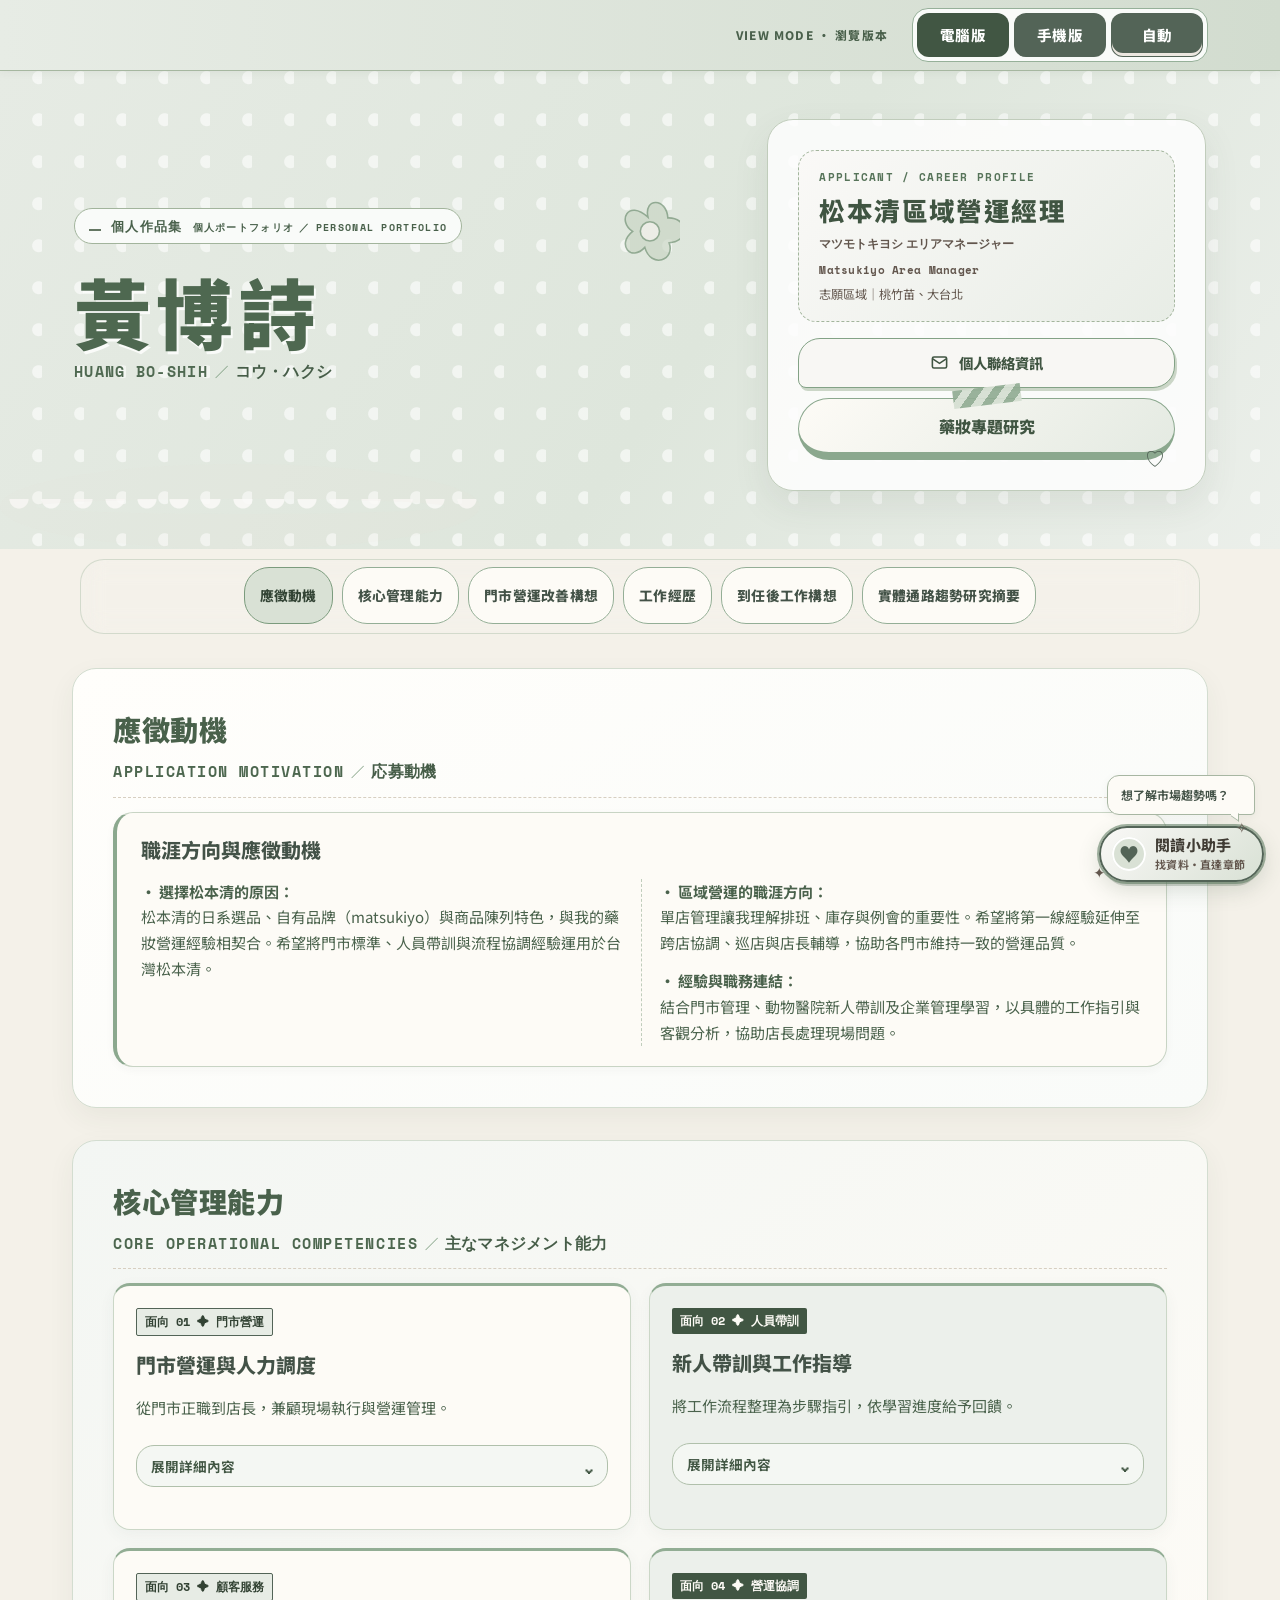
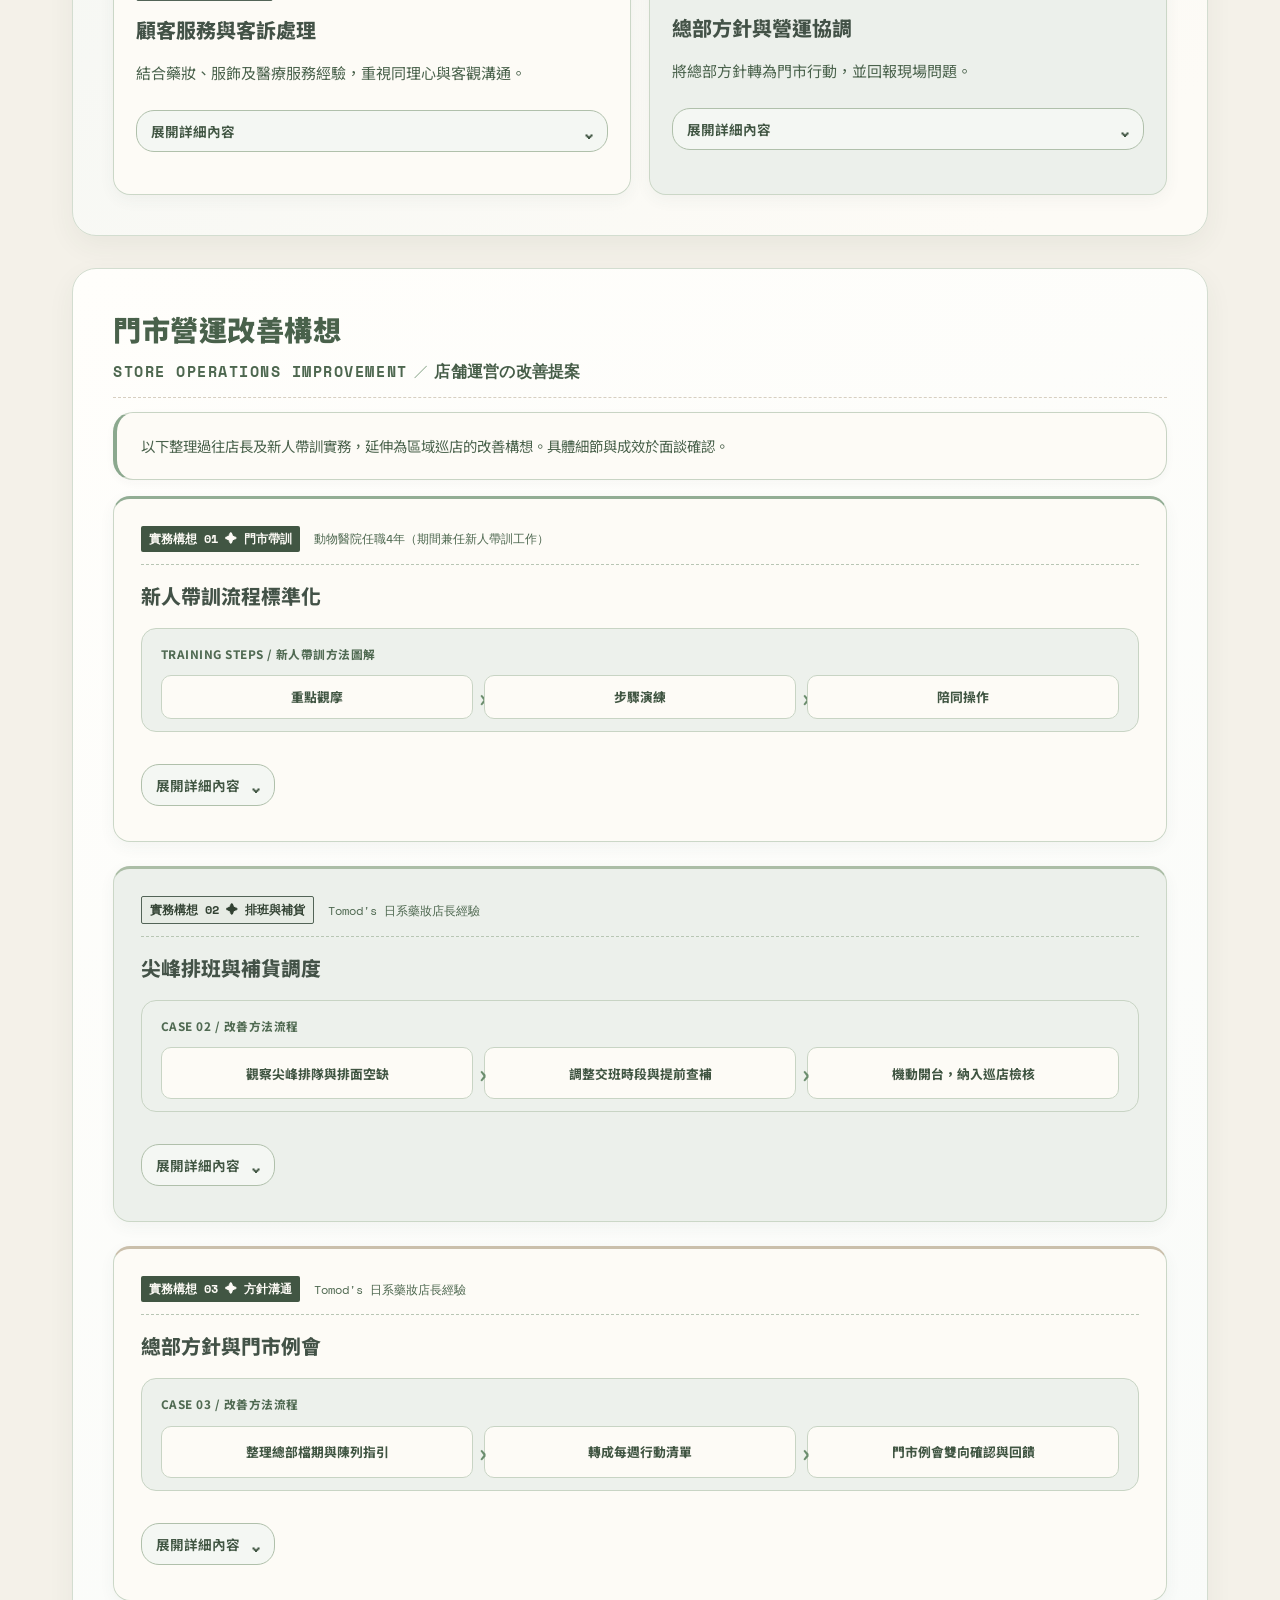
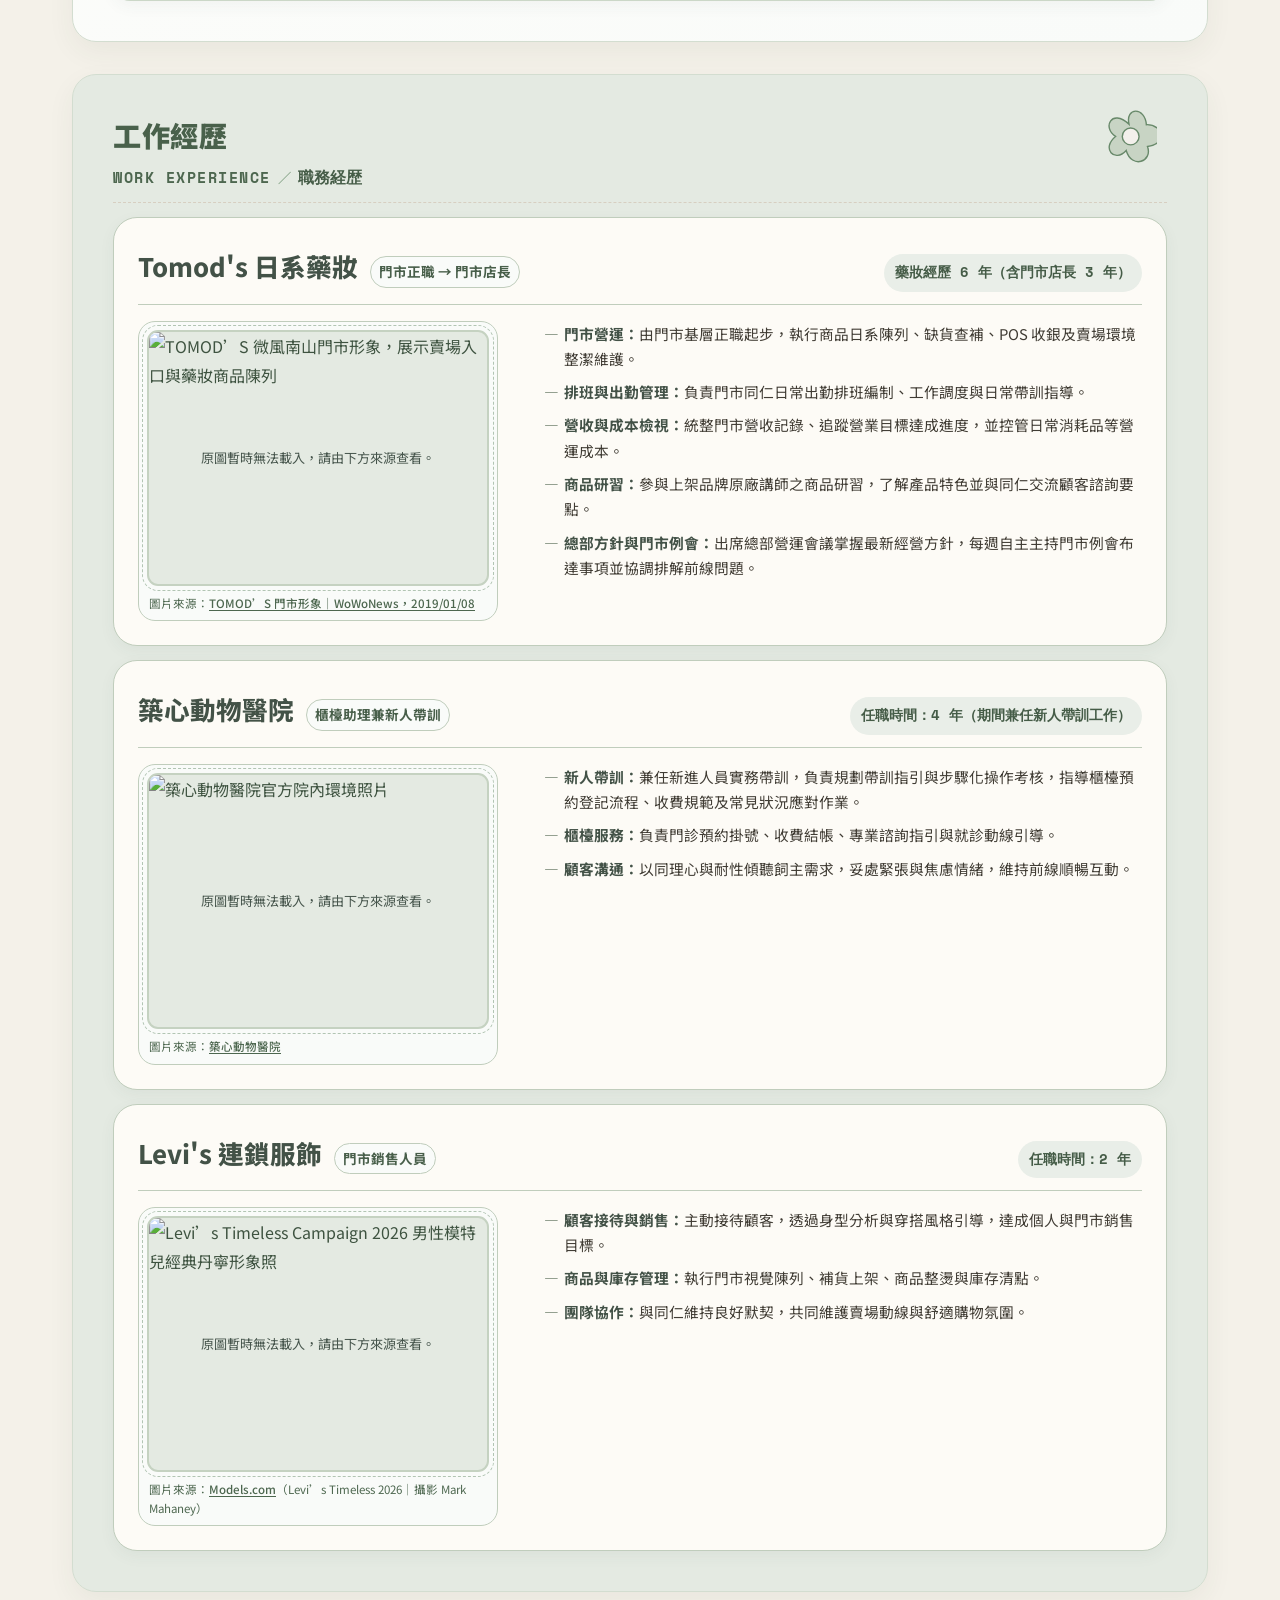
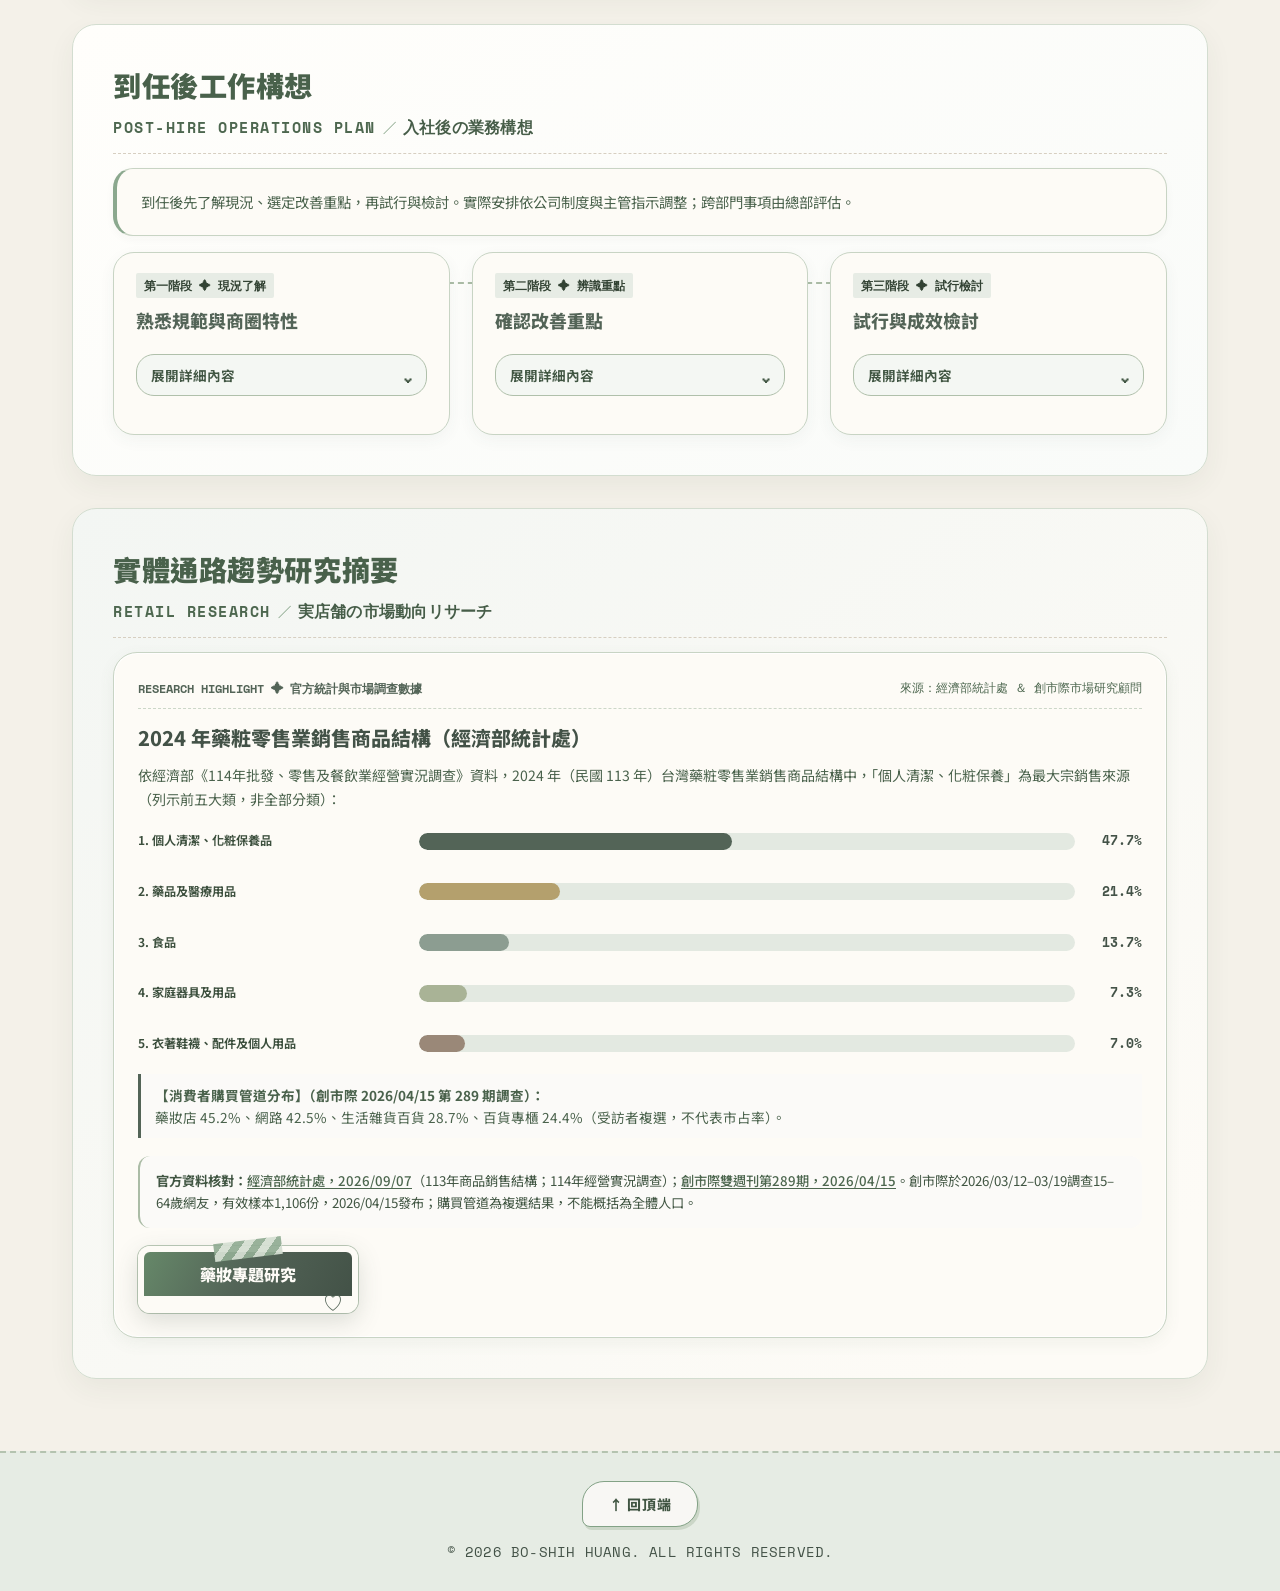
==== commit 03e3a166: "Integrate approved cross-section passive guidance with isolated reading motion" ====
--- a/index.html
+++ b/index.html
@@ -7,8 +7,8 @@
   <link rel="icon" href="favicon.ico" type="image/x-icon">
   <meta name="viewport" content="width=device-width, initial-scale=1.0">
   <script src="assets/view-router.js"></script>
-  <link rel="stylesheet" href="assets/ai-assistant.css?v=20261126-isolated-motion">
-  <script src="assets/ai-assistant.js?v=20261125-shared-bubble" defer></script>
+  <link rel="stylesheet" href="assets/ai-assistant.css?v=20261127-passive-guidance">
+  <script src="assets/ai-assistant.js?v=20261127-passive-guidance" defer></script>
 
   <title>黃博詩 ｜ 個人應徵作品集 ✦ 應徵目標：台灣松本清 區域營運經理</title>
   <meta name="description" content="黃博詩個人應徵作品集，介紹台灣松本清區域營運經理應徵動機、工作經歷、營運構想與藥妝專題研究。學歷及聯絡方式請見個人及聯絡資訊頁。">
--- a/assets/ai-assistant.css
+++ b/assets/ai-assistant.css
@@ -411,8 +411,8 @@
     opacity:1;
     visibility:visible;
     transform:translateY(0);
-    pointer-events:auto;
-    transition:opacity .4s ease,transform .4s ease,visibility 0s;
+    pointer-events:none;
+    transition:opacity .3s ease,transform .3s ease,visibility 0s;
   }
   .bs-ai-root .bs-ai-guide-hint::after {
     content:"";
@@ -446,19 +446,19 @@
 
 /* Reading assistant: both visual elements share exactly one floating transform. */
 @media screen {
-  /* One inherited, interpolated displacement; the clickable boxes stay stationary. */
-  .bs-ai-root .bs-ai-dock {position:relative;display:flex;justify-content:flex-end;--bs-reading-y:0px;animation:bs-reading-shared-float 2.7s ease-in-out infinite;}
+  /* Native transform animations start together on insertion; hit targets stay stationary. */
+  .bs-ai-root .bs-ai-dock {position:relative;display:flex;justify-content:flex-end;}
   .bs-ai-root .bs-ai-dock .bs-ai-launcher-face,
   .bs-ai-root .bs-ai-dock .bs-ai-guide-face,
   .bs-ai-root .bs-ai-dock .bs-ai-launcher:hover .bs-ai-launcher-face,
   .bs-ai-root .bs-ai-dock .bs-ai-launcher:focus-visible .bs-ai-launcher-face,
-  .bs-ai-root .bs-ai-dock .bs-ai-launcher:active .bs-ai-launcher-face {animation:none;transform:translateY(var(--bs-reading-y));transition:none;}
-  .bs-ai-root .bs-ai-dock:hover,
-  .bs-ai-root .bs-ai-dock:has(:focus-visible) {animation-play-state:paused;}
-  .bs-ai-root--open .bs-ai-dock {animation:none;--bs-reading-y:0px;}
-  @keyframes bs-reading-shared-float {0%,100%{--bs-reading-y:0px;}50%{--bs-reading-y:-6px;}}
-  .bs-ai-root .bs-ai-guide-hint {bottom:calc(100% + 11px);transform:none;transition:opacity .6s ease,visibility 0s linear .6s;}
-  .bs-ai-root .bs-ai-guide-hint.is-visible {transform:none;transition:opacity .4s ease,visibility 0s;}
+  .bs-ai-root .bs-ai-dock .bs-ai-launcher:active .bs-ai-launcher-face {animation:bs-reading-shared-float 2.7s ease-in-out infinite;transition:none;}
+  /* Match the launcher interaction selector specificity so the animation shorthand cannot reset pause. */
+  .bs-ai-root .bs-ai-dock.is-paused :is(.bs-ai-launcher-face,.bs-ai-guide-face) {animation-play-state:paused!important;}
+  .bs-ai-root--open .bs-ai-dock :is(.bs-ai-launcher-face,.bs-ai-guide-face) {animation:none!important;transform:none!important;}
+  @keyframes bs-reading-shared-float {0%,100%{transform:translateY(0);}50%{transform:translateY(-6px);}}
+  .bs-ai-root .bs-ai-guide-hint {bottom:calc(100% + 11px);transform:none;transition:opacity .4s ease,visibility 0s linear .4s;}
+  .bs-ai-root .bs-ai-guide-hint.is-visible {transform:none;transition:opacity .3s ease,visibility 0s;}
   .bs-ai-root .bs-ai-reset {flex-shrink:0;white-space:nowrap;border:1px solid #a9b7a3;border-radius:8px;background:#fdfbf6;color:#435247;font-size:11px;font-weight:650;min-height:36px;padding:6px 7px;}
   .bs-ai-root .bs-ai-header {gap:7px;padding:10px;}
   .bs-ai-root .bs-ai-header-icon {width:30px;height:30px;flex-basis:30px;font-size:18px;}
@@ -479,19 +479,22 @@
   .bs-reading-highlight {outline:2px solid #8d9f88;outline-offset:3px;animation:bs-reading-glow 2.6s ease-out both;}
   @keyframes bs-reading-glow {0%,65%{outline-color:#8d9f88;box-shadow:0 0 0 5px rgba(141,159,136,.17);}100%{outline-color:transparent;box-shadow:none;}}
   @media(max-width:345px){.bs-ai-root .bs-ai-header-icon{display:none;}.bs-ai-root .bs-ai-title{font-size:13px;}.bs-ai-root .bs-ai-kicker{font-size:8px;}.bs-ai-root .bs-ai-close{width:36px;height:36px;flex-basis:36px;}.bs-ai-root .bs-ai-reset{font-size:10px;}}
-  @media(prefers-reduced-motion:reduce){ .bs-ai-root .bs-ai-dock{animation:none!important;--bs-reading-y:0px;} .bs-ai-root .bs-ai-dock :is(.bs-ai-launcher-face,.bs-ai-guide-face){animation:none!important;transform:none!important;}.bs-reading-highlight{animation:none!important;box-shadow:none;}}
+  @media(prefers-reduced-motion:reduce){ .bs-ai-root .bs-ai-dock{animation:none!important;} .bs-ai-root .bs-ai-dock :is(.bs-ai-launcher-face,.bs-ai-guide-face){animation:none!important;transform:none!important;}.bs-reading-highlight{animation:none!important;box-shadow:none;}}
 }
 
 @media screen {
   .bs-ai-root .bs-ai-dock .bs-ai-guide-hint {padding:0;border:0;background:transparent;box-shadow:none;overflow:visible;animation:none;}
   .bs-ai-root .bs-ai-dock .bs-ai-guide-hint::after {display:none;}
-  .bs-ai-root .bs-ai-guide-face {position:relative;display:inline-flex;align-items:center;justify-content:center;padding:6px 10px;border:1px solid #a7b6a2;border-radius:10px 10px 3px 10px;background:#fdfbf6;box-shadow:0 3px 8px #53645712;}
-  .bs-ai-root .bs-ai-guide-face::after {content:"";position:absolute;bottom:-5px;right:7px;width:8px;height:8px;background:#fdfbf6;border-right:1px solid #a7b6a2;border-bottom:1px solid #a7b6a2;transform:skewY(35deg);pointer-events:none;}
-  .bs-ai-root .bs-ai-guide-hint::before {content:"";position:absolute;inset:-6px 0 0;pointer-events:auto;}
+  .bs-ai-root .bs-ai-guide-face {position:relative;display:grid;grid-template-areas:"content";padding:10px 13px;font-size:12px;font-weight:650;line-height:1.5;border:1px solid #a7b6a2;border-radius:12px 12px 4px 12px;background:#fdfbf6;box-shadow:0 3px 8px #53645712;}
+  .bs-ai-root .bs-ai-guide-face::after {content:"";position:absolute;bottom:-5px;right:15px;width:8px;height:8px;background:#fdfbf6;border-right:1px solid #a7b6a2;border-bottom:1px solid #a7b6a2;transform:skewY(35deg);pointer-events:none;}
+  .bs-ai-root .bs-ai-guide-hint::before {display:none;}
+  .bs-ai-root .bs-ai-guide-hint {pointer-events:none!important;user-select:none;}
+  .bs-ai-root .bs-ai-guide-measure,.bs-ai-root .bs-ai-guide-typed {grid-area:content;text-align:left;white-space:nowrap;}
+  .bs-ai-root .bs-ai-guide-measure {visibility:hidden;}
+  .bs-ai-root .bs-ai-guide-typed {align-self:center;}
 }
 
-/* The two visible faces inherit the same value from the dock at every frame. */
-@property --bs-reading-y {syntax:"<length>";inherits:true;initial-value:0px;}
+/* Both faces use the same native transform keyframes and document timeline. */
 
 /* Reserve launcher geometry independently of font metrics and loading. */
 @media screen {
@@ -500,7 +503,7 @@
   .bs-ai-root .bs-ai-dock .bs-ai-launcher-face {height:56px;min-height:56px;max-height:56px;}
   .bs-ai-root .bs-ai-dock .bs-ai-launcher-copy {flex-shrink:0;}
   .bs-ai-root .bs-ai-dock .bs-ai-guide-hint,
-  .bs-ai-root .bs-ai-dock .bs-ai-guide-face {height:32px;min-height:32px;max-height:32px;}
+  .bs-ai-root .bs-ai-dock .bs-ai-guide-face {box-sizing:border-box;height:40px;min-height:40px;max-height:40px;}
   @media (max-width:480px) {
     .bs-ai-root .bs-ai-dock,
     .bs-ai-root .bs-ai-dock .bs-ai-launcher,
